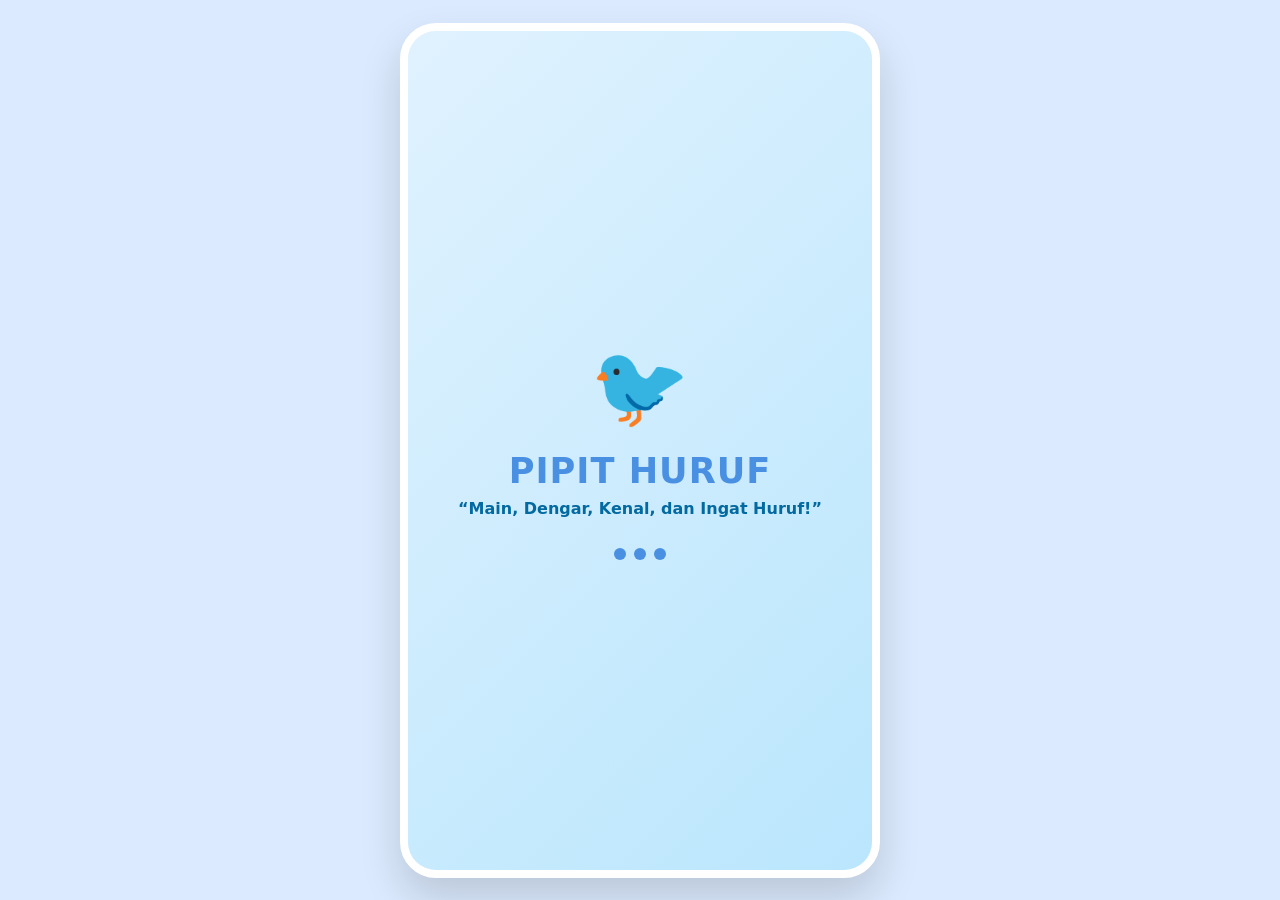
==== index.html @ 4b817566 "Add files via upload" ====
<!DOCTYPE html>
<html lang="id">
<head>
  <meta charset="UTF-8">
  <meta name="viewport" content="width=device-width, initial-scale=1.0, maximum-scale=1.0, user-scalable=no">
  <title>Pipit Huruf - Main, Dengar, Kenal, dan Ingat Huruf!</title>
  <style>
    /* CSS RESET & VARIABLES */
    * {
      box-sizing: border-box;
      margin: 0;
      padding: 0;
      user-select: none;
      -webkit-user-select: none;
      -webkit-tap-highlight-color: transparent;
    }

    :root {
      --bg-color: #f0f8ff;
      --card-bg: #ffffff;
      --primary-blue: #4a90e2;
      --primary-blue-light: #e6f0fa;
      --mint-green: #50e3c2;
      --mint-light: #e8fcf7;
      --soft-yellow: #ffcf48;
      --yellow-light: #fff9e6;
      --peach: #ff9f76;
      --peach-light: #fff1eb;
      --lavender: #b19ffb;
      --lavender-light: #f3f0fe;
      --text-dark: #2c3e50;
      --text-muted: #7f8c8d;
      --shadow-sm: 0 4px 12px rgba(0, 0, 0, 0.05);
      --shadow-md: 0 8px 24px rgba(0, 0, 0, 0.08);
      --radius-lg: 24px;
      --radius-md: 16px;
      --radius-sm: 12px;
      --font-family: 'Arial Rounded MT Bold', 'Fredoka', system-ui, -apple-system, BlinkMacSystemFont, "Segoe UI", Roboto, sans-serif;
    }

    body {
      font-family: var(--font-family);
      background-color: #dbeafe;
      color: var(--text-dark);
      display: flex;
      justify-content: center;
      align-items: center;
      min-height: 100vh;
      overflow-x: hidden;
    }

    /* MAIN CONTAINER (MOBILE FRAME ON DESKTOP) */
    #app-container {
      width: 100%;
      max-width: 480px;
      height: 100vh;
      max-height: 920px;
      background-color: var(--bg-color);
      position: relative;
      display: flex;
      flex-direction: column;
      overflow: hidden;
      box-shadow: 0 20px 40px rgba(0,0,0,0.15);
    }

    @media (min-width: 500px) {
      #app-container {
        border-radius: 36px;
        height: 95vh;
        border: 8px solid #ffffff;
      }
    }

    /* HEADER BAR */
    .header-bar {
      display: flex;
      justify-content: space-between;
      align-items: center;
      padding: 12px 18px;
      background: var(--card-bg);
      box-shadow: var(--shadow-sm);
      z-index: 10;
      border-bottom-left-radius: 20px;
      border-bottom-right-radius: 20px;
    }

    .brand-mini {
      display: flex;
      align-items: center;
      gap: 8px;
      font-weight: 800;
      color: var(--primary-blue);
      font-size: 1.1rem;
    }

    .brand-icon {
      font-size: 1.5rem;
      animation: miniBounce 2s infinite;
    }

    .stats-group {
      display: flex;
      align-items: center;
      gap: 10px;
    }

    .stat-badge {
      display: flex;
      align-items: center;
      gap: 4px;
      background: #f8fafc;
      padding: 6px 10px;
      border-radius: 20px;
      font-weight: bold;
      font-size: 0.9rem;
      border: 1px solid #e2e8f0;
    }

    .parent-btn {
      background: var(--lavender-light);
      border: none;
      padding: 6px 10px;
      border-radius: 20px;
      cursor: pointer;
      font-size: 0.85rem;
      font-weight: bold;
      color: #6b21a8;
      display: flex;
      align-items: center;
      gap: 4px;
      transition: transform 0.1s;
    }

    .parent-btn:active {
      transform: scale(0.95);
    }

    /* VIEW CANVAS */
    .view-content {
      flex: 1;
      overflow-y: auto;
      padding: 16px 18px 90px 18px;
      scroll-behavior: smooth;
    }

    /* FLOATING BOTTOM NAV */
    .bottom-nav {
      position: absolute;
      bottom: 16px;
      left: 18px;
      right: 18px;
      height: 64px;
      background: rgba(255, 255, 255, 0.95);
      backdrop-filter: blur(10px);
      border-radius: 32px;
      display: flex;
      justify-content: space-around;
      align-items: center;
      box-shadow: 0 10px 25px rgba(0,0,0,0.1);
      z-index: 100;
      border: 1px solid rgba(255,255,255,0.8);
    }

    .nav-item {
      display: flex;
      flex-direction: column;
      align-items: center;
      justify-content: center;
      color: var(--text-muted);
      text-decoration: none;
      font-size: 0.75rem;
      font-weight: bold;
      width: 22%;
      height: 100%;
      border: none;
      background: transparent;
      cursor: pointer;
      transition: all 0.2s ease;
      border-radius: 20px;
    }

    .nav-item .nav-icon {
      font-size: 1.4rem;
      margin-bottom: 2px;
      transition: transform 0.2s ease;
    }

    .nav-item.active {
      color: var(--primary-blue);
    }

    .nav-item.active .nav-icon {
      transform: translateY(-2px) scale(1.15);
    }

    /* CARD STYLING */
    .card {
      background: var(--card-bg);
      border-radius: var(--radius-lg);
      padding: 18px;
      margin-bottom: 16px;
      box-shadow: var(--shadow-sm);
      border: 2px solid #ffffff;
    }

    .btn-primary {
      background: linear-gradient(135deg, #4a90e2, #357abd);
      color: white;
      border: none;
      border-radius: var(--radius-md);
      padding: 14px 20px;
      font-size: 1.1rem;
      font-weight: bold;
      width: 100%;
      cursor: pointer;
      box-shadow: 0 6px 16px rgba(74, 144, 226, 0.3);
      display: flex;
      align-items: center;
      justify-content: center;
      gap: 10px;
      transition: all 0.15s ease;
      min-height: 52px;
    }

    .btn-primary:active {
      transform: scale(0.97);
      box-shadow: 0 2px 8px rgba(74, 144, 226, 0.2);
    }

    .btn-secondary {
      background: #f1f5f9;
      color: var(--text-dark);
      border: none;
      border-radius: var(--radius-md);
      padding: 12px 18px;
      font-size: 1rem;
      font-weight: bold;
      cursor: pointer;
      transition: all 0.15s ease;
      min-height: 48px;
    }

    .btn-secondary:active {
      transform: scale(0.97);
    }

    /* SPLASH SCREEN */
    #splash-screen {
      position: absolute;
      inset: 0;
      background: linear-gradient(135deg, #e0f2fe, #bae6fd);
      display: flex;
      flex-direction: column;
      align-items: center;
      justify-content: center;
      z-index: 1000;
      text-align: center;
      padding: 24px;
    }

    .splash-bird {
      font-size: 5rem;
      animation: float 2.5s ease-in-out infinite;
      margin-bottom: 16px;
    }

    .splash-title {
      font-size: 2.2rem;
      color: var(--primary-blue);
      margin-bottom: 8px;
      letter-spacing: 1px;
    }

    .splash-tagline {
      font-size: 1rem;
      color: #0369a1;
      font-weight: 600;
      margin-bottom: 30px;
    }

    .loader-dots {
      display: flex;
      gap: 8px;
    }

    .loader-dot {
      width: 12px;
      height: 12px;
      background: var(--primary-blue);
      border-radius: 50%;
      animation: dotPulse 1.2s infinite ease-in-out;
    }

    .loader-dot:nth-child(2) { animation-delay: 0.2s; }
    .loader-dot:nth-child(3) { animation-delay: 0.4s; }

    /* ONBOARDING */
    .onboard-card {
      text-align: center;
      padding: 30px 20px;
      height: 100%;
      display: flex;
      flex-direction: column;
      justify-content: center;
      align-items: center;
    }

    .onboard-icon {
      font-size: 5rem;
      margin-bottom: 24px;
      animation: pop 0.5s ease;
    }

    .onboard-title {
      font-size: 1.6rem;
      color: var(--primary-blue);
      margin-bottom: 12px;
    }

    .onboard-desc {
      font-size: 1.05rem;
      color: var(--text-muted);
      line-height: 1.5;
      margin-bottom: 32px;
    }

    /* HOME SCREEN */
    .mascot-card {
      background: linear-gradient(135deg, #e0f2fe, #f0fdf4);
      border: 2px solid #bae6fd;
      display: flex;
      align-items: center;
      gap: 16px;
      padding: 16px;
    }

    .mascot-avatar {
      font-size: 3.2rem;
      background: #ffffff;
      padding: 10px;
      border-radius: 50%;
      box-shadow: 0 4px 10px rgba(0,0,0,0.05);
      animation: miniBounce 3s infinite;
    }

    .mascot-speech {
      background: #ffffff;
      padding: 12px 16px;
      border-radius: 18px;
      font-size: 0.95rem;
      font-weight: bold;
      color: #0284c7;
      position: relative;
      box-shadow: var(--shadow-sm);
    }

    .progress-container {
      margin-top: 10px;
    }

    .progress-header {
      display: flex;
      justify-content: space-between;
      font-size: 0.85rem;
      font-weight: bold;
      color: var(--text-muted);
      margin-bottom: 6px;
    }

    .progress-bar-bg {
      height: 14px;
      background: #e2e8f0;
      border-radius: 10px;
      overflow: hidden;
    }

    .progress-bar-fill {
      height: 100%;
      background: linear-gradient(90deg, #10b981, #34d399);
      border-radius: 10px;
      transition: width 0.5s ease;
    }

    .menu-grid {
      display: grid;
      grid-template-columns: 1fr 1fr;
      gap: 12px;
    }

    .menu-card {
      background: var(--card-bg);
      border-radius: var(--radius-md);
      padding: 16px;
      display: flex;
      flex-direction: column;
      align-items: center;
      text-align: center;
      cursor: pointer;
      box-shadow: var(--shadow-sm);
      border: 2px solid transparent;
      transition: all 0.2s ease;
    }

    .menu-card:active {
      transform: scale(0.96);
    }

    .menu-card.blue { border-color: #bfdbfe; background: #eff6ff; }
    .menu-card.green { border-color: #bbf7d0; background: #f0fdf4; }
    .menu-card.yellow { border-color: #fef08a; background: #fefce8; }
    .menu-card.purple { border-color: #ddd6fe; background: #faf5ff; }
    .menu-card.peach { border-color: #fed7aa; background: #fff7ed; }

    .menu-icon {
      font-size: 2.2rem;
      margin-bottom: 8px;
    }

    .menu-title {
      font-size: 0.95rem;
      font-weight: bold;
      color: var(--text-dark);
    }

    .banner-learn {
      background: linear-gradient(135deg, #3b82f6, #2563eb);
      color: white;
      border-radius: var(--radius-lg);
      padding: 20px;
      display: flex;
      justify-content: space-between;
      align-items: center;
      cursor: pointer;
      box-shadow: 0 8px 20px rgba(37, 99, 235, 0.25);
      margin-bottom: 16px;
    }

    .banner-learn:active {
      transform: scale(0.98);
    }

    /* GRID BELAJAR HURUF */
    .alphabet-grid {
      display: grid;
      grid-template-columns: repeat(5, 1fr);
      gap: 10px;
      margin-top: 12px;
    }

    .letter-card {
      aspect-ratio: 1;
      background: white;
      border-radius: var(--radius-md);
      display: flex;
      flex-direction: column;
      align-items: center;
      justify-content: center;
      font-size: 1.4rem;
      font-weight: 800;
      color: var(--primary-blue);
      box-shadow: var(--shadow-sm);
      border: 2px solid #e2e8f0;
      cursor: pointer;
      position: relative;
      transition: transform 0.15s ease;
    }

    .letter-card:active {
      transform: scale(0.92);
    }

    .letter-card.learned {
      background: #f0fdf4;
      border-color: #86efac;
      color: #16a34a;
    }

    .letter-card .badge-check {
      position: absolute;
      top: 2px;
      right: 4px;
      font-size: 0.75rem;
    }

    /* DETAIL HURUF VIEW */
    .detail-container {
      display: flex;
      flex-direction: column;
      align-items: center;
      text-align: center;
      gap: 16px;
    }

    .big-letter-box {
      width: 100%;
      background: linear-gradient(135deg, #ffffff, #f0f9ff);
      border-radius: 32px;
      padding: 30px 20px;
      border: 4px solid #bae6fd;
      box-shadow: var(--shadow-md);
      display: flex;
      flex-direction: column;
      align-items: center;
    }

    .letter-display {
      font-size: 4.5rem;
      font-weight: 900;
      color: var(--primary-blue);
      line-height: 1;
      margin-bottom: 10px;
    }

    .letter-display span {
      color: #f59e0b;
      font-size: 3.5rem;
      margin-left: 6px;
    }

    .word-display {
      font-size: 1.5rem;
      font-weight: 800;
      color: var(--text-dark);
      margin-top: 8px;
    }

    .emoji-display {
      font-size: 5rem;
      margin: 12px 0;
      animation: pop 0.4s cubic-bezier(0.175, 0.885, 0.32, 1.275);
    }

    .audio-btn {
      background: #f59e0b;
      color: white;
      border: none;
      width: 64px;
      height: 64px;
      border-radius: 50%;
      font-size: 1.8rem;
      display: flex;
      align-items: center;
      justify-content: center;
      cursor: pointer;
      box-shadow: 0 6px 16px rgba(245, 158, 11, 0.4);
      transition: transform 0.15s ease;
    }

    .audio-btn:active {
      transform: scale(0.9);
    }

    .nav-arrow-group {
      display: flex;
      gap: 12px;
      width: 100%;
      margin-top: 8px;
    }

    /* GAME COMPONENTS */
    .game-prompt {
      font-size: 1.3rem;
      font-weight: 800;
      text-align: center;
      color: var(--text-dark);
      margin-bottom: 16px;
    }

    .game-choices-grid {
      display: grid;
      grid-template-columns: 1fr 1fr;
      gap: 12px;
      width: 100%;
    }

    .choice-card {
      background: white;
      border: 3px solid #e2e8f0;
      border-radius: var(--radius-lg);
      padding: 20px;
      font-size: 2.2rem;
      font-weight: bold;
      color: var(--text-dark);
      display: flex;
      align-items: center;
      justify-content: center;
      cursor: pointer;
      min-height: 90px;
      box-shadow: var(--shadow-sm);
      transition: all 0.15s ease;
    }

    .choice-card:active {
      transform: scale(0.95);
    }

    .choice-card.correct {
      background: #dcfce7;
      border-color: #22c55e;
      color: #15803d;
      animation: bounce 0.5s ease;
    }

    .choice-card.wrong {
      animation: shake 0.4s ease;
      background: #fee2e2;
      border-color: #ef4444;
    }

    /* CARI HURUF GRID */
    .find-grid {
      display: grid;
      grid-template-columns: repeat(4, 1fr);
      gap: 10px;
      margin-top: 12px;
    }

    .find-item {
      aspect-ratio: 1;
      background: white;
      border: 2px solid #cbd5e1;
      border-radius: var(--radius-md);
      font-size: 1.6rem;
      font-weight: 800;
      display: flex;
      align-items: center;
      justify-content: center;
      cursor: pointer;
      box-shadow: var(--shadow-sm);
    }

    .find-item.found {
      background: #bbf7d0;
      border-color: #22c55e;
      color: #15803d;
      transform: scale(0.95);
    }

    /* MATCH GAME STYLES */
    .match-columns {
      display: flex;
      justify-content: space-between;
      gap: 16px;
      width: 100%;
    }

    .match-col {
      display: flex;
      flex-direction: column;
      gap: 10px;
      width: 48%;
    }

    .match-card {
      background: white;
      border: 2px solid #cbd5e1;
      border-radius: var(--radius-md);
      padding: 14px;
      font-size: 1.5rem;
      font-weight: 800;
      text-align: center;
      cursor: pointer;
    }

    .match-card.selected {
      border-color: var(--primary-blue);
      background: var(--primary-blue-light);
    }

    .match-card.matched {
      background: #dcfce7;
      border-color: #22c55e;
      color: #16a34a;
      cursor: default;
    }

    /* BADGES / HADIAHKU */
    .badge-grid {
      display: grid;
      grid-template-columns: 1fr 1fr;
      gap: 12px;
    }

    .badge-card {
      background: white;
      border-radius: var(--radius-md);
      padding: 16px;
      display: flex;
      flex-direction: column;
      align-items: center;
      text-align: center;
      border: 2px solid #e2e8f0;
      box-shadow: var(--shadow-sm);
    }

    .badge-card.locked {
      opacity: 0.5;
      background: #f8fafc;
      filter: grayscale(1);
    }

    .badge-icon {
      font-size: 2.5rem;
      margin-bottom: 6px;
    }

    .badge-name {
      font-size: 0.85rem;
      font-weight: bold;
      color: var(--text-dark);
      margin-bottom: 4px;
    }

    .badge-desc {
      font-size: 0.7rem;
      color: var(--text-muted);
    }

    /* PARENT DASHBOARD */
    .parent-stat-row {
      display: grid;
      grid-template-columns: 1fr 1fr;
      gap: 10px;
      margin-bottom: 16px;
    }

    .parent-stat-box {
      background: white;
      padding: 12px;
      border-radius: var(--radius-sm);
      border: 1px solid #e2e8f0;
      text-align: center;
    }

    .parent-stat-num {
      font-size: 1.3rem;
      font-weight: 800;
      color: var(--primary-blue);
    }

    .parent-stat-label {
      font-size: 0.75rem;
      color: var(--text-muted);
    }

    /* MODAL */
    .modal-overlay {
      position: absolute;
      inset: 0;
      background: rgba(0,0,0,0.5);
      display: flex;
      align-items: center;
      justify-content: center;
      padding: 20px;
      z-index: 500;
    }

    .modal-card {
      background: white;
      border-radius: var(--radius-lg);
      padding: 24px;
      width: 100%;
      max-width: 360px;
      text-align: center;
      box-shadow: var(--shadow-md);
      animation: pop 0.3s ease;
    }

    .modal-title {
      font-size: 1.2rem;
      font-weight: bold;
      margin-bottom: 12px;
      color: var(--text-dark);
    }

    .modal-input {
      width: 100%;
      padding: 12px;
      font-size: 1.2rem;
      border: 2px solid #cbd5e1;
      border-radius: var(--radius-sm);
      text-align: center;
      margin-bottom: 16px;
    }

    /* ANIMATIONS */
    @keyframes float {
      0%, 100% { transform: translateY(0); }
      50% { transform: translateY(-12px); }
    }

    @keyframes miniBounce {
      0%, 100% { transform: translateY(0); }
      50% { transform: translateY(-4px); }
    }

    @keyframes pop {
      0% { transform: scale(0.8); opacity: 0; }
      100% { transform: scale(1); opacity: 1; }
    }

    @keyframes dotPulse {
      0%, 100% { opacity: 0.3; transform: scale(0.8); }
      50% { opacity: 1; transform: scale(1.2); }
    }

    @keyframes bounce {
      0%, 100% { transform: translateY(0); }
      40% { transform: translateY(-12px); }
      60% { transform: translateY(-6px); }
    }

    @keyframes shake {
      0%, 100% { transform: translateX(0); }
      20%, 60% { transform: translateX(-8px); }
      40%, 80% { transform: translateX(8px); }
    }

    /* CONFETTI LAYER */
    #confetti-canvas {
      position: absolute;
      top: 0;
      left: 0;
      width: 100%;
      height: 100%;
      pointer-events: none;
      z-index: 999;
    }
  </style>
</head>
<body>

  <div id="app-container">
    <canvas id="confetti-canvas"></canvas>

    <!-- SPLASH SCREEN -->
    <div id="splash-screen">
      <div class="splash-bird">🐦</div>
      <h1 class="splash-title">PIPIT HURUF</h1>
      <p class="splash-tagline">“Main, Dengar, Kenal, dan Ingat Huruf!”</p>
      <div class="loader-dots">
        <div class="loader-dot"></div>
        <div class="loader-dot"></div>
        <div class="loader-dot"></div>
      </div>
    </div>

    <!-- HEADER BAR -->
    <div class="header-bar" id="header-bar" style="display: none;">
      <div class="brand-mini">
        <span class="brand-icon">🐦</span>
        <span>Pipit</span>
      </div>
      <div class="stats-group">
        <div class="stat-badge">⭐ <span id="star-count">0</span></div>
        <div class="stat-badge">💎 <span id="gem-count">0</span></div>
        <div class="stat-badge">🔥 <span id="streak-count">1</span></div>
        <button class="parent-btn" onclick="openParentGate()">👨‍👩‍👧</button>
      </div>
    </div>

    <!-- VIEW CANVAS -->
    <div class="view-content" id="view-canvas"></div>

    <!-- FLOATING BOTTOM NAV -->
    <nav class="bottom-nav" id="bottom-nav" style="display: none;">
      <button class="nav-item active" id="nav-home" onclick="navigateTo('home')">
        <span class="nav-icon">🏠</span>
        <span>Beranda</span>
      </button>
      <button class="nav-item" id="nav-learn" onclick="navigateTo('learn')">
        <span class="nav-icon">📖</span>
        <span>Belajar</span>
      </button>
      <button class="nav-item" id="nav-game" onclick="navigateTo('game_menu')">
        <span class="nav-icon">🎮</span>
        <span>Game</span>
      </button>
      <button class="nav-item" id="nav-rewards" onclick="navigateTo('rewards')">
        <span class="nav-icon">🏆</span>
        <span>Hadiah</span>
      </button>
    </nav>

    <!-- MODAL CONTAINER -->
    <div id="modal-container"></div>
  </div>

  <script>
    /* ALPHABET DATA */
    const ALPHABET = [
      { letter: 'A', lower: 'a', word: 'Apel', emoji: '🍎' },
      { letter: 'B', lower: 'b', word: 'Bola', emoji: '⚽' },
      { letter: 'C', lower: 'c', word: 'Cicak', emoji: '🦎' },
      { letter: 'D', lower: 'd', word: 'Domba', emoji: '🐑' },
      { letter: 'E', lower: 'e', word: 'Es', emoji: '🧊' },
      { letter: 'F', lower: 'f', word: 'Foto', emoji: '📷' },
      { letter: 'G', lower: 'g', word: 'Gajah', emoji: '🐘' },
      { letter: 'H', lower: 'h', word: 'Hujan', emoji: '🌧️' },
      { letter: 'I', lower: 'i', word: 'Ikan', emoji: '🐟' },
      { letter: 'J', lower: 'j', word: 'Jeruk', emoji: '🍊' },
      { letter: 'K', lower: 'k', word: 'Kucing', emoji: '🐱' },
      { letter: 'L', lower: 'l', word: 'Lampu', emoji: '💡' },
      { letter: 'M', lower: 'm', word: 'Mobil', emoji: '🚗' },
      { letter: 'N', lower: 'n', word: 'Nanas', emoji: '🍍' },
      { letter: 'O', lower: 'o', word: 'Obat', emoji: '💊' },
      { letter: 'P', lower: 'p', word: 'Pisang', emoji: '🍌' },
      { letter: 'Q', lower: 'q', word: 'Quran', emoji: '📖' },
      { letter: 'R', lower: 'r', word: 'Rumah', emoji: '🏠' },
      { letter: 'S', lower: 's', word: 'Sapi', emoji: '🐄' },
      { letter: 'T', lower: 't', word: 'Topi', emoji: '🎩' },
      { letter: 'U', lower: 'u', word: 'Ular', emoji: '🐍' },
      { letter: 'V', lower: 'v', word: 'Vas', emoji: '🏺' },
      { letter: 'W', lower: 'w', word: 'Wortel', emoji: '🥕' },
      { letter: 'X', lower: 'x', word: 'Xilofon', emoji: '🎼' },
      { letter: 'Y', lower: 'y', word: 'Yoyo', emoji: '🪀' },
      { letter: 'Z', lower: 'z', word: 'Zebra', emoji: '🦓' }
    ];

    const BADGES = [
      { id: 'b1', name: '🌱 Mulai Belajar', desc: 'Mengenal 1 huruf', reqType: 'learned', reqNum: 1 },
      { id: 'b2', name: '🔤 Penjelajah Huruf', desc: 'Mengenal 5 huruf', reqType: 'learned', reqNum: 5 },
      { id: 'b3', name: '⭐ Jago Huruf', desc: 'Mengenal 10 huruf', reqType: 'learned', reqNum: 10 },
      { id: 'b4', name: '🏆 Master Huruf', desc: 'Mengenal semua 26 huruf', reqType: 'learned', reqNum: 26 },
      { id: 'b5', name: '🎯 Penebak Hebat', desc: 'Menjawab 20 game dengan benar', reqType: 'correct', reqNum: 20 }
    ];

    /* APP STATE */
    let state = {
      stars: 0,
      gems: 0,
      streak: 1,
      learned: [],
      badges: [],
      gamesPlayed: 0,
      correctGames: 0,
      onboarded: false,
      currentView: 'home',
      currentDetailIndex: 0
    };

    /* INITIALIZATION */
    window.addEventListener('DOMContentLoaded', () => {
      loadState();
      
      // Simulate splash screen delay
      setTimeout(() => {
        document.getElementById('splash-screen').style.display = 'none';
        document.getElementById('header-bar').style.display = 'flex';
        document.getElementById('bottom-nav').style.display = 'flex';
        
        if (!state.onboarded) {
          renderOnboarding(0);
        } else {
          navigateTo('home');
        }
      }, 1600);
    });

    /* LOCAL STORAGE SYSTEM */
    function loadState() {
      try {
        const saved = localStorage.getItem('pipitHurufState');
        if (saved) {
          const parsed = JSON.parse(saved);
          state = { ...state, ...parsed };
        }
      } catch(e) {
        console.error("Failed to load local storage:", e);
      }
      updateHeaderStats();
    }

    function saveState() {
      try {
        localStorage.setItem('pipitHurufState', JSON.stringify(state));
      } catch(e) {
        console.error("Failed to save local storage:", e);
      }
      updateHeaderStats();
    }

    function updateHeaderStats() {
      document.getElementById('star-count').innerText = state.stars || 0;
      document.getElementById('gem-count').innerText = state.gems || 0;
      document.getElementById('streak-count').innerText = state.streak || 1;
    }

    /* SPEECH SYNTHESIS HELPER */
    function speak(text) {
      if (!('speechSynthesis' in window)) return;
      try {
        window.speechSynthesis.cancel();
        const utterance = new SpeechSynthesisUtterance(text);
        utterance.lang = 'id-ID';
        utterance.rate = 0.85;
        utterance.pitch = 1.1;
        window.speechSynthesis.speak(utterance);
      } catch(e) {
        console.log("TTS Error:", e);
      }
    }

    /* CONFETTI ANIMATION */
    function triggerConfetti() {
      const canvas = document.getElementById('confetti-canvas');
      const ctx = canvas.getContext('2d');
      canvas.width = canvas.parentElement.clientWidth;
      canvas.height = canvas.parentElement.clientHeight;

      const particles = [];
      const colors = ['#f59e0b', '#10b981', '#3b82f6', '#ec4899', '#8b5cf6'];

      for (let i = 0; i < 40; i++) {
        particles.push({
          x: Math.random() * canvas.width,
          y: Math.random() * canvas.height * 0.3,
          size: Math.random() * 8 + 6,
          color: colors[Math.floor(Math.random() * colors.length)],
          vx: (Math.random() - 0.5) * 4,
          vy: Math.random() * 3 + 2
        });
      }

      let duration = 0;
      function animate() {
        ctx.clearRect(0, 0, canvas.width, canvas.height);
        particles.forEach(p => {
          p.x += p.vx;
          p.y += p.vy;
          ctx.fillStyle = p.color;
          ctx.beginPath();
          ctx.arc(p.x, p.y, p.size, 0, Math.PI * 2);
          ctx.fill();
        });

        duration++;
        if (duration < 60) {
          requestAnimationFrame(animate);
        } else {
          ctx.clearRect(0, 0, canvas.width, canvas.height);
        }
      }
      animate();
    }

    /* NAVIGATION ROUTER */
    function navigateTo(view, params = null) {
      state.currentView = view;
      
      // Update nav active buttons
      document.querySelectorAll('.nav-item').forEach(btn => btn.classList.remove('active'));
      if (view === 'home') document.getElementById('nav-home')?.classList.add('active');
      if (view === 'learn' || view === 'detail') document.getElementById('nav-learn')?.classList.add('active');
      if (view.startsWith('game')) document.getElementById('nav-game')?.classList.add('active');
      if (view === 'rewards') document.getElementById('nav-rewards')?.classList.add('active');

      const canvas = document.getElementById('view-canvas');
      canvas.innerHTML = '';

      switch(view) {
        case 'home':
          renderHome(canvas);
          break;
        case 'learn':
          renderLearnGrid(canvas);
          break;
        case 'detail':
          renderLetterDetail(canvas, params !== null ? params : state.currentDetailIndex);
          break;
        case 'game_menu':
          renderGameMenu(canvas);
          break;
        case 'game_guess':
          renderGameGuess(canvas);
          break;
        case 'game_find':
          renderGameFind(canvas);
          break;
        case 'game_match':
          renderGameMatch(canvas);
          break;
        case 'game_first_letter':
          renderGameFirstLetter(canvas);
          break;
        case 'rewards':
          renderRewards(canvas);
          break;
        case 'parents':
          renderParentDashboard(canvas);
          break;
      }

      checkBadges();
    }

    /* ONBOARDING VIEW */
    function renderOnboarding(slideIndex) {
      const canvas = document.getElementById('view-canvas');
      const slides = [
        { icon: '🐦', title: 'Belajar Huruf Bersama Pipit', desc: 'Mengenal huruf A sampai Z dengan cara yang seru dan menyenangkan!' },
        { icon: '🎮', title: 'Belajar Lewat Permainan', desc: 'Bermain game tebak huruf, cari huruf, dan pasangkan huruf!' },
        { icon: '⭐', title: 'Kumpulkan Bintang!', desc: 'Dapatkan bintang dan piala penghargaan disetiap latihanmu!' }
      ];

      const slide = slides[slideIndex];
      canvas.innerHTML = `
        <div class="onboard-card">
          <div class="onboard-icon">${slide.icon}</div>
          <h2 class="onboard-title">${slide.title}</h2>
          <p class="onboard-desc">${slide.desc}</p>
          <button class="btn-primary" onclick="${slideIndex === 2 ? 'finishOnboarding()' : `renderOnboarding(${slideIndex + 1})`}">
            ${slideIndex === 2 ? 'MULAI SEKARANG 🚀' : 'SELANJUTNYA ➔'}
          </button>
        </div>
      `;
    }

    function finishOnboarding() {
      state.onboarded = true;
      saveState();
      navigateTo('home');
    }

    /* HOME VIEW */
    function renderHome(container) {
      const learnedCount = state.learned.length;
      const progressPercent = Math.round((learnedCount / 26) * 100);

      container.innerHTML = `
        <!-- MASCOT BANNER -->
        <div class="card mascot-card">
          <div class="mascot-avatar">🐦</div>
          <div class="mascot-speech">
            Halo! Ayo bermain & belajar huruf bersama Pipit! ✨
          </div>
        </div>

        <!-- PROGRESS CARD -->
        <div class="card">
          <div class="progress-container">
            <div class="progress-header">
              <span>Progress Belajar Huruf</span>
              <span>${learnedCount} / 26 Huruf</span>
            </div>
            <div class="progress-bar-bg">
              <div class="progress-bar-fill" style="width: ${progressPercent}%;"></div>
            </div>
          </div>
        </div>

        <!-- MAIN BANNER LEARN -->
        <div class="banner-learn" onclick="navigateTo('learn')">
          <div>
            <h3 style="font-size:1.3rem; margin-bottom:4px;">📖 BELAJAR HURUF</h3>
            <p style="font-size:0.85rem; opacity:0.9;">Mengenal bentuk & suara A–Z</p>
          </div>
          <div style="font-size:2.2rem;">➔</div>
        </div>

        <!-- GAME MENU GRID -->
        <h3 style="font-size:1rem; margin: 16px 0 10px 4px; color:var(--text-muted);">MENU GAME EDUKASI</h3>
        <div class="menu-grid">
          <div class="menu-card blue" onclick="navigateTo('game_guess')">
            <div class="menu-icon">🔤</div>
            <div class="menu-title">Tebak Huruf</div>
          </div>
          <div class="menu-card green" onclick="navigateTo('game_find')">
            <div class="menu-icon">🔎</div>
            <div class="menu-title">Cari Huruf</div>
          </div>
          <div class="menu-card yellow" onclick="navigateTo('game_match')">
            <div class="menu-icon">🧩</div>
            <div class="menu-title">Pasang Huruf</div>
          </div>
          <div class="menu-card purple" onclick="navigateTo('game_first_letter')">
            <div class="menu-icon">🎯</div>
            <div class="menu-title">Huruf Awal</div>
          </div>
        </div>
      `;
    }

    /* GRID BELAJAR HURUF */
    function renderLearnGrid(container) {
      let gridHtml = ALPHABET.map((item, index) => {
        const isLearned = state.learned.includes(item.letter);
        return `
          <div class="letter-card ${isLearned ? 'learned' : ''}" onclick="navigateTo('detail', ${index})">
            ${item.letter}
            ${isLearned ? '<span class="badge-check">✅</span>' : ''}
          </div>
        `;
      }).join('');

      container.innerHTML = `
        <div style="text-align:center; margin-bottom: 12px;">
          <h2 style="font-size:1.4rem; color:var(--primary-blue);">📖 Belajar Huruf</h2>
          <p style="font-size:0.85rem; color:var(--text-muted);">Pilih huruf untuk mulai belajar!</p>
        </div>
        <div class="alphabet-grid">
          ${gridHtml}
        </div>
      `;
    }

    /* DETAIL HURUF VIEW */
    function renderLetterDetail(container, index) {
      state.currentDetailIndex = index;
      const item = ALPHABET[index];

      // Mark as learned automatically
      if (!state.learned.includes(item.letter)) {
        state.learned.push(item.letter);
        saveState();
      }

      container.innerHTML = `
        <div class="detail-container">
          <div class="big-letter-box">
            <div class="letter-display">${item.letter} <span>${item.lower}</span></div>
            <div class="emoji-display">${item.emoji}</div>
            <div class="word-display">${item.letter} untuk ${item.word}</div>
          </div>

          <button class="audio-btn" onclick="playLetterAudio('${item.letter}', '${item.word}')">
            🔊
          </button>
          <span style="font-size:0.85rem; font-weight:bold; color:var(--primary-blue);">Tekan untuk dengar suara</span>

          <div class="nav-arrow-group">
            <button class="btn-secondary" style="flex:1" onclick="navigateTo('detail', ${(index - 1 + 26) % 26})">
              ⬅️ SEBELUM
            </button>
            <button class="btn-primary" style="flex:1" onclick="navigateTo('detail', ${(index + 1) % 26})">
              LANJUT ➡️
            </button>
          </div>
        </div>
      `;

      // Speak audio on open
      setTimeout(() => {
        playLetterAudio(item.letter, item.word);
      }, 300);
    }

    function playLetterAudio(letter, word) {
      speak(`Ini huruf ${letter}. ${letter} untuk ${word}.`);
    }

    /* GAME MENU VIEW */
    function renderGameMenu(container) {
      container.innerHTML = `
        <div style="text-align:center; margin-bottom: 16px;">
          <h2 style="font-size:1.4rem; color:var(--primary-blue);">🎮 Game Huruf</h2>
          <p style="font-size:0.85rem; color:var(--text-muted);">Bermain sambil mengasah ingatan!</p>
        </div>

        <div style="display:flex; flex-direction:column; gap:12px;">
          <div class="card" style="display:flex; align-items:center; gap:16px; cursor:pointer;" onclick="navigateTo('game_guess')">
            <div style="font-size:2.8rem;">🔤</div>
            <div>
              <h3 style="font-size:1.1rem;">Tebak Huruf</h3>
              <p style="font-size:0.8rem; color:var(--text-muted);">Dengarkan instruksi dan pilih huruf yang tepat!</p>
            </div>
          </div>

          <div class="card" style="display:flex; align-items:center; gap:16px; cursor:pointer;" onclick="navigateTo('game_find')">
            <div style="font-size:2.8rem;">🔎</div>
            <div>
              <h3 style="font-size:1.1rem;">Cari Huruf</h3>
              <p style="font-size:0.8rem; color:var(--text-muted);">Temukan semua target huruf di dalam kotak!</p>
            </div>
          </div>

          <div class="card" style="display:flex; align-items:center; gap:16px; cursor:pointer;" onclick="navigateTo('game_match')">
            <div style="font-size:2.8rem;">🧩</div>
            <div>
              <h3 style="font-size:1.1rem;">Pasangkan Huruf</h3>
              <p style="font-size:0.8rem; color:var(--text-muted);">Jodohkan huruf besar dengan huruf kecil!</p>
            </div>
          </div>

          <div class="card" style="display:flex; align-items:center; gap:16px; cursor:pointer;" onclick="navigateTo('game_first_letter')">
            <div style="font-size:2.8rem;">🎯</div>
            <div>
              <h3 style="font-size:1.1rem;">Huruf Awal</h3>
              <p style="font-size:0.8rem; color:var(--text-muted);">Tebak huruf depan dari nama benda/hewan!</p>
            </div>
          </div>
        </div>
      `;
    }

    /* GAME 1: TEBAK HURUF */
    let guessSession = { currentRound: 1, target: null, choices: [], answered: false };

    function renderGameGuess(container) {
      if (guessSession.currentRound > 10) {
        renderGameSummary(container, "🔤 Tebak Huruf");
        return;
      }

      // Pick random target
      const targetObj = ALPHABET[Math.floor(Math.random() * ALPHABET.length)];
      guessSession.target = targetObj;
      guessSession.answered = false;

      // Pick 3 wrong choices
      const wrongChoices = ALPHABET.filter(a => a.letter !== targetObj.letter)
                                  .sort(() => 0.5 - Math.random())
                                  .slice(0, 3);
      const choices = [targetObj, ...wrongChoices].sort(() => 0.5 - Math.random());
      guessSession.choices = choices;

      container.innerHTML = `
        <div style="display:flex; justify-content:space-between; align-items:center; margin-bottom:12px;">
          <span style="font-size:0.85rem; font-weight:bold; color:var(--text-muted);">Ronde ${guessSession.currentRound} / 10</span>
          <button class="btn-secondary" style="padding:6px 12px; font-size:0.8rem;" onclick="navigateTo('game_menu')">Keluar</button>
        </div>

        <div class="card" style="text-align:center; padding: 24px 16px;">
          <div style="font-size:1.1rem; font-weight:bold; margin-bottom:12px;">Dengarkan Suara:</div>
          <button class="audio-btn" style="margin: 0 auto 16px auto;" onclick="speak('Mana huruf ${targetObj.letter}?')">🔊</button>
          <div class="game-prompt">“Mana huruf ${targetObj.letter}?”</div>
        </div>

        <div class="game-choices-grid">
          ${choices.map((c, i) => `
            <div class="choice-card" id="choice-${i}" onclick="checkGuessChoice(${i}, '${c.letter}')">
              ${c.letter}
            </div>
          `).join('')}
        </div>

        <div id="game-feedback" style="margin-top:16px; text-align:center; font-weight:bold; min-height:40px;"></div>
      `;

      speak(`Mana huruf ${targetObj.letter}?`);
    }

    function checkGuessChoice(index, letter) {
      if (guessSession.answered) return;

      const card = document.getElementById(`choice-${index}`);
      const feedback = document.getElementById('game-feedback');

      if (letter === guessSession.target.letter) {
        guessSession.answered = true;
        card.classList.add('correct');
        feedback.innerHTML = `<span style="color:#16a34a; font-size:1.2rem;">✨ Hebat! Benar ini huruf ${letter}! ✨</span>`;
        speak(`Hebat! Benar ini huruf ${letter}!`);
        
        triggerConfetti();
        state.stars += 1;
        state.correctGames += 1;
        saveState();

        setTimeout(() => {
          guessSession.currentRound++;
          renderGameGuess(document.getElementById('view-canvas'));
        }, 1800);
      } else {
        card.classList.add('wrong');
        feedback.innerHTML = `<span style="color:#dc2626;">Hampir benar. Coba lagi ya! 😊</span>`;
        speak('Hampir benar. Coba lagi ya!');
        setTimeout(() => card.classList.remove('wrong'), 800);
      }
    }

    /* GAME 2: CARI HURUF */
    let findSession = { target: null, foundCount: 0, totalTarget: 4 };

    function renderGameFind(container) {
      const targetObj = ALPHABET[Math.floor(Math.random() * ALPHABET.length)];
      findSession.target = targetObj;
      findSession.foundCount = 0;

      // Create 16 grid items with 4 targets
      let items = [];
      for (let i = 0; i < 4; i++) items.push({ letter: targetObj.letter, isTarget: true });
      while (items.length < 16) {
        const rand = ALPHABET[Math.floor(Math.random() * ALPHABET.length)];
        if (rand.letter !== targetObj.letter) {
          items.push({ letter: rand.letter, isTarget: false });
        }
      }
      items.sort(() => 0.5 - Math.random());

      container.innerHTML = `
        <div style="display:flex; justify-content:space-between; align-items:center; margin-bottom:12px;">
          <span style="font-size:0.85rem; font-weight:bold; color:var(--text-muted);">Cari Huruf</span>
          <button class="btn-secondary" style="padding:6px 12px; font-size:0.8rem;" onclick="navigateTo('game_menu')">Keluar</button>
        </div>

        <div class="card" style="text-align:center;">
          <h3 style="font-size:1.2rem; color:var(--primary-blue);">Temukan semua huruf ${targetObj.letter}!</h3>
          <p style="font-size:0.85rem; color:var(--text-muted);">Ketuk huruf yang cocok!</p>
        </div>

        <div class="find-grid">
          ${items.map((item, idx) => `
            <div class="find-item" id="find-${idx}" onclick="checkFindItem(${idx}, ${item.isTarget})">
              ${item.letter}
            </div>
          `).join('')}
        </div>

        <div id="find-feedback" style="margin-top:16px; text-align:center; font-weight:bold; min-height:40px;"></div>
      `;

      speak(`Temukan semua huruf ${targetObj.letter}!`);
    }

    function checkFindItem(index, isTarget) {
      const el = document.getElementById(`find-${index}`);
      if (el.classList.contains('found')) return;

      if (isTarget) {
        el.classList.add('found');
        el.innerHTML = '✅';
        findSession.foundCount++;
        
        if (findSession.foundCount >= findSession.totalTarget) {
          triggerConfetti();
          state.stars += 2;
          state.correctGames += 1;
          saveState();
          
          document.getElementById('find-feedback').innerHTML = `<span style="color:#16a34a; font-size:1.2rem;">🎉 Keren! Semua huruf ${findSession.target.letter} ditemukan! 🎉</span>`;
          speak(`Keren! Semua huruf ${findSession.target.letter} ditemukan!`);

          setTimeout(() => {
            renderGameFind(document.getElementById('view-canvas'));
          }, 2200);
        } else {
          speak('Bagus!');
        }
      } else {
        el.style.animation = 'shake 0.4s';
        setTimeout(() => el.style.animation = '', 400);
      }
    }

    /* GAME 3: PASANGKAN HURUF */
    let matchSession = { selectedLeft: null, matchedCount: 0 };

    function renderGameMatch(container) {
      matchSession.selectedLeft = null;
      matchSession.matchedCount = 0;

      // Pick 4 random pairs
      const pairs = ALPHABET.sort(() => 0.5 - Math.random()).slice(0, 4);
      const leftCol = [...pairs].sort(() => 0.5 - Math.random());
      const rightCol = [...pairs].sort(() => 0.5 - Math.random());

      container.innerHTML = `
        <div style="display:flex; justify-content:space-between; align-items:center; margin-bottom:12px;">
          <span style="font-size:0.85rem; font-weight:bold; color:var(--text-muted);">Pasangkan Huruf</span>
          <button class="btn-secondary" style="padding:6px 12px; font-size:0.8rem;" onclick="navigateTo('game_menu')">Keluar</button>
        </div>

        <div class="card" style="text-align:center; margin-bottom:12px;">
          <p style="font-size:0.95rem; font-weight:bold; color:var(--primary-blue);">Pasangkan Huruf Besar & Huruf Kecil!</p>
        </div>

        <div class="match-columns">
          <div class="match-col">
            ${leftCol.map((item) => `
              <div class="match-card" id="left-${item.letter}" onclick="selectMatchLeft('${item.letter}')">
                ${item.letter}
              </div>
            `).join('')}
          </div>

          <div class="match-col">
            ${rightCol.map((item) => `
              <div class="match-card" id="right-${item.letter}" onclick="selectMatchRight('${item.letter}')">
                ${item.lower}
              </div>
            `).join('')}
          </div>
        </div>

        <div id="match-feedback" style="margin-top:16px; text-align:center; font-weight:bold; min-height:40px;"></div>
      `;

      speak("Pasangkan huruf besar dengan huruf kecil!");
    }

    function selectMatchLeft(letter) {
      document.querySelectorAll('.match-col:first-child .match-card').forEach(c => c.classList.remove('selected'));
      const card = document.getElementById(`left-${letter}`);
      if (card.classList.contains('matched')) return;

      card.classList.add('selected');
      matchSession.selectedLeft = letter;
    }

    function selectMatchRight(letter) {
      if (!matchSession.selectedLeft) return;

      const rightCard = document.getElementById(`right-${letter}`);
      if (rightCard.classList.contains('matched')) return;

      if (matchSession.selectedLeft === letter) {
        const leftCard = document.getElementById(`left-${letter}`);
        leftCard.classList.remove('selected');
        leftCard.classList.add('matched');
        rightCard.classList.add('matched');
        
        matchSession.matchedCount++;
        speak('Cocok!');

        if (matchSession.matchedCount >= 4) {
          triggerConfetti();
          state.stars += 2;
          state.correctGames += 1;
          saveState();

          document.getElementById('match-feedback').innerHTML = `<span style="color:#16a34a; font-size:1.2rem;">🎉 Yeay! Pasangan Huruf Selesai! 🎉</span>`;
          speak('Yeay! Kamu berhasil memasangkan semua huruf!');

          setTimeout(() => {
            renderGameMatch(document.getElementById('view-canvas'));
          }, 2200);
        }
      } else {
        rightCard.style.animation = 'shake 0.4s';
        speak('Coba cari pasangan lain!');
        setTimeout(() => rightCard.style.animation = '', 400);
      }
    }

    /* GAME 4: HURUF AWAL */
    let firstSession = { currentRound: 1, target: null };

    function renderGameFirstLetter(container) {
      if (firstSession.currentRound > 10) {
        renderGameSummary(container, "🎯 Huruf Awal");
        return;
      }

      const targetObj = ALPHABET[Math.floor(Math.random() * ALPHABET.length)];
      firstSession.target = targetObj;

      const wrongChoices = ALPHABET.filter(a => a.letter !== targetObj.letter)
                                  .sort(() => 0.5 - Math.random())
                                  .slice(0, 3);
      const choices = [targetObj, ...wrongChoices].sort(() => 0.5 - Math.random());

      container.innerHTML = `
        <div style="display:flex; justify-content:space-between; align-items:center; margin-bottom:12px;">
          <span style="font-size:0.85rem; font-weight:bold; color:var(--text-muted);">Ronde ${firstSession.currentRound} / 10</span>
          <button class="btn-secondary" style="padding:6px 12px; font-size:0.8rem;" onclick="navigateTo('game_menu')">Keluar</button>
        </div>

        <div class="card" style="text-align:center;">
          <div style="font-size:4.5rem; margin-bottom:8px;">${targetObj.emoji}</div>
          <div class="game-prompt">“${targetObj.word}” dimulai dengan huruf apa?</div>
        </div>

        <div class="game-choices-grid">
          ${choices.map((c, idx) => `
            <div class="choice-card" id="first-choice-${idx}" onclick="checkFirstChoice(${idx}, '${c.letter}')">
              ${c.letter}
            </div>
          `).join('')}
        </div>

        <div id="first-feedback" style="margin-top:16px; text-align:center; font-weight:bold; min-height:40px;"></div>
      `;

      speak(`${targetObj.word} dimulai dengan huruf apa?`);
    }

    function checkFirstChoice(index, letter) {
      const card = document.getElementById(`first-choice-${index}`);
      const feedback = document.getElementById('first-feedback');

      if (letter === firstSession.target.letter) {
        card.classList.add('correct');
        feedback.innerHTML = `<span style="color:#16a34a; font-size:1.2rem;">✨ Keren! ${letter} untuk ${firstSession.target.word}! ✨</span>`;
        speak(`Keren! ${letter} untuk ${firstSession.target.word}!`);
        
        triggerConfetti();
        state.stars += 1;
        state.correctGames += 1;
        saveState();

        setTimeout(() => {
          firstSession.currentRound++;
          renderGameFirstLetter(document.getElementById('view-canvas'));
        }, 1800);
      } else {
        card.classList.add('wrong');
        feedback.innerHTML = `<span style="color:#dc2626;">Hampir benar. Coba lagi ya! 😊</span>`;
        speak('Hampir benar. Coba lagi ya!');
        setTimeout(() => card.classList.remove('wrong'), 800);
      }
    }

    /* GAME SUMMARY */
    function renderGameSummary(container, title) {
      container.innerHTML = `
        <div class="card" style="text-align:center; padding:30px 20px;">
          <div style="font-size:4rem; margin-bottom:12px;">🎉</div>
          <h2 style="font-size:1.6rem; color:var(--primary-blue); margin-bottom:8px;">HEBAT BANGET!</h2>
          <p style="font-size:1rem; color:var(--text-muted); margin-bottom:20px;">Kamu berhasil menyelesaikan ${title}!</p>
          
          <div style="font-size:1.3rem; font-weight:bold; color:var(--text-dark); margin-bottom:24px;">
            Hadiah Bintang: ⭐ +10
          </div>

          <button class="btn-primary" style="margin-bottom:12px;" onclick="resetAndPlayAgain('${title}')">MAIN LAGI 🔄</button>
          <button class="btn-secondary" style="width:100%;" onclick="navigateTo('home')">KEMBALI KE HOME 🏠</button>
        </div>
      `;

      state.stars += 10;
      state.gems += 1;
      saveState();
      speak("Hebat banget! Kamu menyelesaikan permainan!");
    }

    function resetAndPlayAgain(title) {
      if (title.includes("Tebak")) { guessSession.currentRound = 1; navigateTo('game_guess'); }
      else if (title.includes("Awal")) { firstSession.currentRound = 1; navigateTo('game_first_letter'); }
    }

    /* REWARDS / HADIAHKU */
    function renderRewards(container) {
      let badgeCards = BADGES.map(b => {
        const unlocked = isBadgeUnlocked(b);
        return `
          <div class="badge-card ${unlocked ? '' : 'locked'}">
            <div class="badge-icon">${unlocked ? b.name.split(' ')[0] : '🔒'}</div>
            <div class="badge-name">${b.name}</div>
            <div class="badge-desc">${b.desc}</div>
          </div>
        `;
      }).join('');

      container.innerHTML = `
        <div style="text-align:center; margin-bottom: 16px;">
          <h2 style="font-size:1.4rem; color:var(--primary-blue);">🏆 Hadiahku</h2>
          <p style="font-size:0.85rem; color:var(--text-muted);">Koleksi bintang dan pialamu di sini!</p>
        </div>

        <div class="card" style="display:flex; justify-content:space-around; text-align:center;">
          <div>
            <div style="font-size:2rem;">⭐</div>
            <div style="font-size:1.2rem; font-weight:bold;">${state.stars}</div>
            <div style="font-size:0.75rem; color:var(--text-muted);">Total Bintang</div>
          </div>
          <div>
            <div style="font-size:2rem;">💎</div>
            <div style="font-size:1.2rem; font-weight:bold;">${state.gems}</div>
            <div style="font-size:0.75rem; color:var(--text-muted);">Total Berlian</div>
          </div>
        </div>

        <h3 style="font-size:1rem; margin: 16px 0 10px 4px; color:var(--text-muted);">LENCANA PENGHARGAAN</h3>
        <div class="badge-grid">
          ${badgeCards}
        </div>
      `;
    }

    function isBadgeUnlocked(b) {
      if (b.reqType === 'learned') return state.learned.length >= b.reqNum;
      if (b.reqType === 'correct') return state.correctGames >= b.reqNum;
      return false;
    }

    function checkBadges() {
      BADGES.forEach(b => {
        if (isBadgeUnlocked(b) && !state.badges.includes(b.id)) {
          state.badges.push(b.id);
          saveState();
        }
      });
    }

    /* PARENT MODE GATE & DASHBOARD */
    function openParentGate() {
      const num1 = Math.floor(Math.random() * 5) + 1;
      const num2 = Math.floor(Math.random() * 4) + 1;
      const ans = num1 + num2;

      const modalContainer = document.getElementById('modal-container');
      modalContainer.innerHTML = `
        <div class="modal-overlay">
          <div class="modal-card">
            <div class="modal-title">👨‍👩‍👧 Area Orang Tua / Guru</div>
            <p style="font-size:0.85rem; color:var(--text-muted); margin-bottom:12px;">Selesaikan soal matematika untuk masuk:</p>
            <div style="font-size:1.4rem; font-weight:bold; margin-bottom:12px;">${num1} + ${num2} = ?</div>
            <input type="number" id="gate-answer" class="modal-input" placeholder="Jawaban">
            <div style="display:flex; gap:8px;">
              <button class="btn-secondary" style="flex:1" onclick="closeModal()">Batal</button>
              <button class="btn-primary" style="flex:1" onclick="verifyParentGate(${ans})">Masuk</button>
            </div>
          </div>
        </div>
      `;
    }

    function verifyParentGate(correctAns) {
      const val = parseInt(document.getElementById('gate-answer').value);
      if (val === correctAns) {
        closeModal();
        navigateTo('parents');
      } else {
        alert("Jawaban belum tepat!");
      }
    }

    function closeModal() {
      document.getElementById('modal-container').innerHTML = '';
    }

    function renderParentDashboard(container) {
      container.innerHTML = `
        <div style="display:flex; justify-content:space-between; align-items:center; margin-bottom:16px;">
          <h2 style="font-size:1.3rem; color:var(--primary-blue);">👨‍👩‍👧 Area Orang Tua</h2>
          <button class="btn-secondary" style="padding:6px 12px; font-size:0.8rem;" onclick="navigateTo('home')">Tutup</button>
        </div>

        <div class="parent-stat-row">
          <div class="parent-stat-box">
            <div class="parent-stat-num">${state.learned.length} / 26</div>
            <div class="parent-stat-label">Huruf Dikenal</div>
          </div>
          <div class="parent-stat-box">
            <div class="parent-stat-num">⭐ ${state.stars}</div>
            <div class="parent-stat-label">Total Bintang</div>
          </div>
        </div>

        <div class="card">
          <h3 style="font-size:0.95rem; margin-bottom:10px;">Status Pengenalan Huruf</h3>
          <div style="display:flex; flex-wrap:wrap; gap:6px;">
            ${ALPHABET.map(a => {
              const learned = state.learned.includes(a.letter);
              return `<span style="padding:4px 8px; border-radius:6px; font-size:0.8rem; font-weight:bold; background:${learned ? '#dcfce7' : '#f1f5f9'}; color:${learned ? '#15803d' : '#94a3b8'};">${a.letter}</span>`;
            }).join('')}
          </div>
        </div>

        <div class="card" style="border: 2px solid #fee2e2; background:#fff5f5;">
          <h3 style="font-size:0.95rem; color:#dc2626; margin-bottom:6px;">Reset Progress</h3>
          <p style="font-size:0.8rem; color:var(--text-muted); margin-bottom:12px;">Hapus semua bintang dan statistik belajar anak untuk memulai ulang.</p>
          <button class="btn-secondary" style="background:#ef4444; color:white;" onclick="confirmResetProgress()">RESET PROGRESS BELAJAR</button>
        </div>

        <div style="text-align:center; font-size:0.75rem; color:var(--text-muted); margin-top:20px;">
          Pipit Huruf by <strong>PipitPintar</strong><br>
          Media Edukasi Anak untuk PAUD, TK & SD
        </div>
      `;
    }

    function confirmResetProgress() {
      const modalContainer = document.getElementById('modal-container');
      modalContainer.innerHTML = `
        <div class="modal-overlay">
          <div class="modal-card">
            <div class="modal-title" style="color:#dc2626;">⚠️ Hapus Progress?</div>
            <p style="font-size:0.85rem; color:var(--text-muted); margin-bottom:16px;">Yakin ingin menghapus semua perkembangan belajar? Data tidak bisa dikembalikan.</p>
            <div style="display:flex; gap:8px;">
              <button class="btn-secondary" style="flex:1" onclick="closeModal()">BATAL</button>
              <button class="btn-primary" style="flex:1; background:#ef4444;" onclick="executeResetProgress()">HAPUS ALL</button>
            </div>
          </div>
        </div>
      `;
    }

    function executeResetProgress() {
      localStorage.removeItem('pipitHurufState');
      state = {
        stars: 0,
        gems: 0,
        streak: 1,
        learned: [],
        badges: [],
        gamesPlayed: 0,
        correctGames: 0,
        onboarded: true,
        currentView: 'home',
        currentDetailIndex: 0
      };
      saveState();
      closeModal();
      navigateTo('home');
    }
  </script>
</body>
</html>
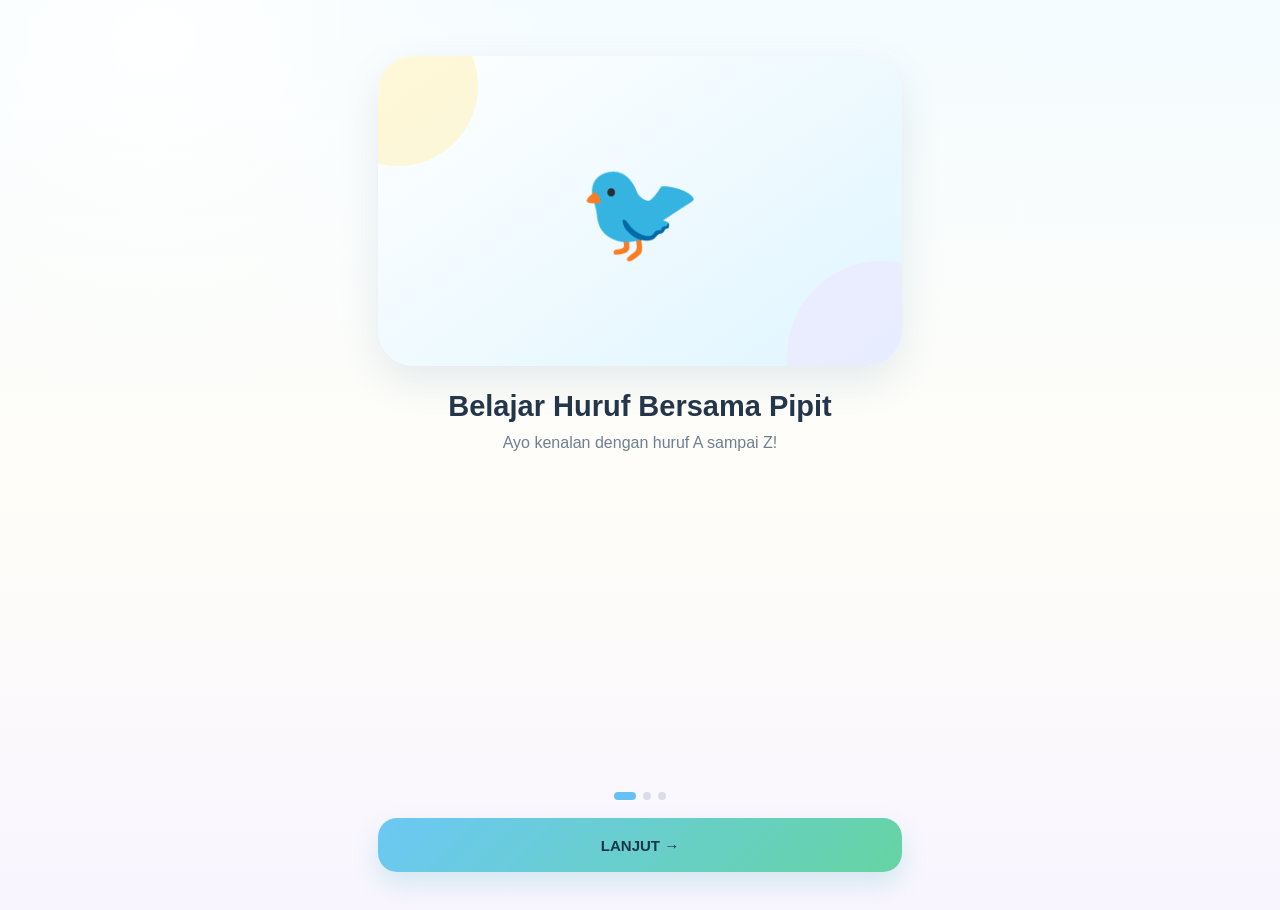
==== commit 3cf3c260: "Rename index 2.html to index.html" ====
--- a/index.html
+++ b/index.html
@@ -1,1800 +1,2530 @@
 <!DOCTYPE html>
 <html lang="id">
 <head>
-  <meta charset="UTF-8">
-  <meta name="viewport" content="width=device-width, initial-scale=1.0, maximum-scale=1.0, user-scalable=no">
-  <title>Pipit Huruf - Main, Dengar, Kenal, dan Ingat Huruf!</title>
+  <meta charset="UTF-8" />
+  <meta name="viewport" content="width=device-width, initial-scale=1, viewport-fit=cover" />
+  <meta name="theme-color" content="#eefaff" />
+  <meta name="apple-mobile-web-app-capable" content="yes" />
+  <meta name="apple-mobile-web-app-status-bar-style" content="default" />
+  <title>Pipit Huruf — Main, Dengar, Kenal, dan Ingat Huruf!</title>
   <style>
-    /* CSS RESET & VARIABLES */
-    * {
-      box-sizing: border-box;
+    :root {
+      --sky: #dff5ff;
+      --sky-2: #bfe8ff;
+      --blue: #68bff3;
+      --blue-deep: #2f8fc9;
+      --mint: #dff8e9;
+      --mint-strong: #73d7a4;
+      --yellow: #fff3b8;
+      --yellow-strong: #f4c95d;
+      --peach: #ffe2d5;
+      --peach-strong: #ff9e78;
+      --lavender: #eee5ff;
+      --lavender-strong: #a88ce8;
+      --white: #ffffff;
+      --ink: #26364a;
+      --muted: #6f7f91;
+      --success: #57c98a;
+      --danger-soft: #ffdeda;
+      --danger: #e56b63;
+      --shadow: 0 14px 38px rgba(67, 108, 138, 0.13);
+      --shadow-soft: 0 8px 22px rgba(67, 108, 138, 0.10);
+      --radius-xl: 28px;
+      --radius-lg: 22px;
+      --radius-md: 18px;
+      --nav-h: 76px;
+    }
+
+    * { box-sizing: border-box; }
+
+    html, body {
       margin: 0;
-      padding: 0;
-      user-select: none;
-      -webkit-user-select: none;
+      min-height: 100%;
+      background:
+        radial-gradient(circle at 12% 4%, rgba(255,255,255,.95), transparent 28%),
+        linear-gradient(180deg, #f4fcff 0%, #fffdf8 55%, #f8f5ff 100%);
+      color: var(--ink);
+      font-family: -apple-system, BlinkMacSystemFont, "SF Pro Rounded", "Arial Rounded MT Bold", "Arial Rounded MT", Arial, sans-serif;
       -webkit-tap-highlight-color: transparent;
-    }
-
-    :root {
-      --bg-color: #f0f8ff;
-      --card-bg: #ffffff;
-      --primary-blue: #4a90e2;
-      --primary-blue-light: #e6f0fa;
-      --mint-green: #50e3c2;
-      --mint-light: #e8fcf7;
-      --soft-yellow: #ffcf48;
-      --yellow-light: #fff9e6;
-      --peach: #ff9f76;
-      --peach-light: #fff1eb;
-      --lavender: #b19ffb;
-      --lavender-light: #f3f0fe;
-      --text-dark: #2c3e50;
-      --text-muted: #7f8c8d;
-      --shadow-sm: 0 4px 12px rgba(0, 0, 0, 0.05);
-      --shadow-md: 0 8px 24px rgba(0, 0, 0, 0.08);
-      --radius-lg: 24px;
-      --radius-md: 16px;
-      --radius-sm: 12px;
-      --font-family: 'Arial Rounded MT Bold', 'Fredoka', system-ui, -apple-system, BlinkMacSystemFont, "Segoe UI", Roboto, sans-serif;
+      overflow-x: hidden;
     }
 
     body {
-      font-family: var(--font-family);
-      background-color: #dbeafe;
-      color: var(--text-dark);
+      min-height: 100dvh;
       display: flex;
       justify-content: center;
+    }
+
+    button, input { font: inherit; }
+
+    button {
+      border: 0;
+      cursor: pointer;
+      color: inherit;
+      touch-action: manipulation;
+    }
+
+    button:focus-visible, input:focus-visible {
+      outline: 4px solid rgba(47, 143, 201, .25);
+      outline-offset: 2px;
+    }
+
+    button:disabled { cursor: default; }
+
+    #app {
+      width: 100%;
+      min-height: 100dvh;
+    }
+
+    .app-shell {
+      width: min(100%, 560px);
+      min-height: 100dvh;
+      margin: 0 auto;
+      padding: 18px 16px calc(var(--nav-h) + 34px + env(safe-area-inset-bottom));
+      position: relative;
+    }
+
+    .app-shell.no-nav { padding-bottom: 28px; }
+
+    .page {
+      animation: fadeIn .32s ease both;
+    }
+
+    .top-row {
+      display: flex;
       align-items: center;
-      min-height: 100vh;
-      overflow-x: hidden;
-    }
-
-    /* MAIN CONTAINER (MOBILE FRAME ON DESKTOP) */
-    #app-container {
-      width: 100%;
-      max-width: 480px;
-      height: 100vh;
-      max-height: 920px;
-      background-color: var(--bg-color);
+      justify-content: space-between;
+      gap: 10px;
+      margin-bottom: 14px;
+    }
+
+    .back-btn, .icon-btn, .mini-btn {
+      min-width: 46px;
+      min-height: 46px;
+      border-radius: 16px;
+      background: rgba(255,255,255,.85);
+      box-shadow: var(--shadow-soft);
+      display: inline-flex;
+      align-items: center;
+      justify-content: center;
+      font-weight: 800;
+      transition: transform .16s ease, box-shadow .16s ease;
+    }
+
+    .back-btn:active, .icon-btn:active, .mini-btn:active,
+    .primary-btn:active, .secondary-btn:active, .game-card:active,
+    .letter-card:active, .answer-btn:active, .nav-btn:active {
+      transform: scale(.96);
+    }
+
+    .page-title {
+      margin: 0;
+      font-size: clamp(24px, 7vw, 32px);
+      line-height: 1.1;
+      font-weight: 900;
+      letter-spacing: -.4px;
+    }
+
+    .subtle {
+      color: var(--muted);
+      font-size: 14px;
+      line-height: 1.45;
+    }
+
+    .mascot {
+      width: 94px;
+      height: 94px;
+      border-radius: 30px;
+      display: grid;
+      place-items: center;
+      font-size: 54px;
+      background: linear-gradient(145deg, #ffffff, #e7f8ff);
+      box-shadow: var(--shadow);
       position: relative;
+      flex: 0 0 auto;
+      animation: floaty 3.1s ease-in-out infinite;
+    }
+
+    .mascot.small {
+      width: 68px;
+      height: 68px;
+      border-radius: 22px;
+      font-size: 39px;
+    }
+
+    .mascot::after {
+      content: "";
+      width: 22px;
+      height: 8px;
+      border-radius: 99px;
+      background: rgba(38,54,74,.08);
+      position: absolute;
+      bottom: -10px;
+      filter: blur(2px);
+    }
+
+    .hero {
+      background: linear-gradient(145deg, rgba(255,255,255,.96), rgba(223,245,255,.88));
+      border: 1px solid rgba(255,255,255,.9);
+      border-radius: 30px;
+      box-shadow: var(--shadow);
+      padding: 20px;
+      display: flex;
+      gap: 16px;
+      align-items: center;
+      margin-bottom: 14px;
+      overflow: hidden;
+      position: relative;
+    }
+
+    .hero::before {
+      content: "";
+      position: absolute;
+      width: 120px;
+      height: 120px;
+      border-radius: 50%;
+      background: rgba(255,243,184,.55);
+      right: -52px;
+      top: -58px;
+    }
+
+    .hero-copy { position: relative; z-index: 1; flex: 1; }
+    .hero h1 { margin: 0 0 6px; font-size: clamp(26px, 7vw, 36px); line-height: 1.05; }
+    .hero p { margin: 0; color: var(--muted); line-height: 1.45; font-size: 15px; }
+
+    .stats-row {
+      display: grid;
+      grid-template-columns: repeat(3, 1fr);
+      gap: 9px;
+      margin: 12px 0 14px;
+    }
+
+    .stat-chip {
+      min-height: 64px;
+      background: rgba(255,255,255,.86);
+      border: 1px solid rgba(255,255,255,.95);
+      box-shadow: var(--shadow-soft);
+      border-radius: 20px;
+      padding: 10px 8px;
+      text-align: center;
       display: flex;
       flex-direction: column;
-      overflow: hidden;
-      box-shadow: 0 20px 40px rgba(0,0,0,0.15);
-    }
-
-    @media (min-width: 500px) {
-      #app-container {
-        border-radius: 36px;
-        height: 95vh;
-        border: 8px solid #ffffff;
-      }
-    }
-
-    /* HEADER BAR */
-    .header-bar {
+      justify-content: center;
+      gap: 3px;
+    }
+
+    .stat-chip strong { font-size: 19px; }
+    .stat-chip span { font-size: 11px; color: var(--muted); font-weight: 800; }
+
+    .card {
+      background: rgba(255,255,255,.88);
+      border: 1px solid rgba(255,255,255,.95);
+      border-radius: var(--radius-xl);
+      box-shadow: var(--shadow);
+      padding: 18px;
+      margin-bottom: 14px;
+    }
+
+    .card.mint { background: linear-gradient(145deg, #ffffff, var(--mint)); }
+    .card.yellow { background: linear-gradient(145deg, #ffffff, var(--yellow)); }
+    .card.peach { background: linear-gradient(145deg, #ffffff, var(--peach)); }
+    .card.lavender { background: linear-gradient(145deg, #ffffff, var(--lavender)); }
+    .card.sky { background: linear-gradient(145deg, #ffffff, var(--sky)); }
+
+    .progress-head {
       display: flex;
       justify-content: space-between;
+      gap: 12px;
+      align-items: baseline;
+      margin-bottom: 10px;
+    }
+
+    .progress-head strong { font-size: 16px; }
+    .progress-head span { font-weight: 900; color: var(--blue-deep); }
+
+    .progress-track {
+      height: 12px;
+      background: rgba(74, 114, 145, .10);
+      border-radius: 999px;
+      overflow: hidden;
+    }
+
+    .progress-bar {
+      height: 100%;
+      border-radius: inherit;
+      background: linear-gradient(90deg, var(--blue), var(--mint-strong));
+      transition: width .45s ease;
+    }
+
+    .primary-btn, .secondary-btn, .danger-btn {
+      width: 100%;
+      min-height: 54px;
+      border-radius: 19px;
+      padding: 12px 18px;
+      font-weight: 900;
+      font-size: 15px;
+      display: inline-flex;
+      justify-content: center;
       align-items: center;
-      padding: 12px 18px;
-      background: var(--card-bg);
-      box-shadow: var(--shadow-sm);
-      z-index: 10;
-      border-bottom-left-radius: 20px;
-      border-bottom-right-radius: 20px;
-    }
-
-    .brand-mini {
+      gap: 9px;
+      transition: transform .16s ease, filter .16s ease;
+    }
+
+    .primary-btn {
+      background: linear-gradient(135deg, #6bc8f5, #66d4a2);
+      color: #17384b;
+      box-shadow: 0 12px 24px rgba(80, 183, 193, .22);
+    }
+
+    .secondary-btn {
+      background: rgba(255,255,255,.9);
+      box-shadow: var(--shadow-soft);
+    }
+
+    .danger-btn {
+      background: var(--danger-soft);
+      color: #8b3732;
+    }
+
+    .btn-row {
+      display: grid;
+      grid-template-columns: 1fr 1fr;
+      gap: 10px;
+    }
+
+    .section-title {
+      margin: 20px 2px 10px;
       display: flex;
       align-items: center;
-      gap: 8px;
-      font-weight: 800;
-      color: var(--primary-blue);
-      font-size: 1.1rem;
-    }
-
-    .brand-icon {
-      font-size: 1.5rem;
-      animation: miniBounce 2s infinite;
-    }
-
-    .stats-group {
+      justify-content: space-between;
+      gap: 12px;
+    }
+
+    .section-title h2 {
+      margin: 0;
+      font-size: 19px;
+      line-height: 1.2;
+    }
+
+    .game-grid {
+      display: grid;
+      grid-template-columns: 1fr 1fr;
+      gap: 11px;
+    }
+
+    .game-card {
+      min-height: 126px;
+      text-align: left;
+      border-radius: 24px;
+      padding: 16px;
+      box-shadow: var(--shadow-soft);
+      position: relative;
+      overflow: hidden;
+      transition: transform .16s ease;
+    }
+
+    .game-card .emoji { font-size: 33px; display: block; margin-bottom: 14px; }
+    .game-card strong { display: block; font-size: 15px; line-height: 1.2; }
+    .game-card small { color: var(--muted); display: block; margin-top: 5px; line-height: 1.3; }
+    .game-card.c1 { background: linear-gradient(145deg, #e8f8ff, #cfefff); }
+    .game-card.c2 { background: linear-gradient(145deg, #ecfff4, #d7f6e4); }
+    .game-card.c3 { background: linear-gradient(145deg, #fff9d9, #fff0ad); }
+    .game-card.c4 { background: linear-gradient(145deg, #f4edff, #e7dbff); }
+
+    .letter-grid {
+      display: grid;
+      grid-template-columns: repeat(5, minmax(0, 1fr));
+      gap: 9px;
+    }
+
+    .letter-card {
+      min-height: 66px;
+      border-radius: 20px;
+      background: rgba(255,255,255,.93);
+      box-shadow: var(--shadow-soft);
+      font-size: clamp(24px, 7vw, 32px);
+      font-weight: 900;
+      position: relative;
+      transition: transform .16s ease;
+    }
+
+    .letter-card:nth-child(5n+1) { background: var(--sky); }
+    .letter-card:nth-child(5n+2) { background: var(--mint); }
+    .letter-card:nth-child(5n+3) { background: var(--yellow); }
+    .letter-card:nth-child(5n+4) { background: var(--peach); }
+    .letter-card:nth-child(5n+5) { background: var(--lavender); }
+
+    .learned-mark {
+      position: absolute;
+      right: 6px;
+      top: 5px;
+      width: 20px;
+      height: 20px;
+      border-radius: 50%;
+      background: var(--success);
+      color: #fff;
+      font-size: 11px;
+      display: grid;
+      place-items: center;
+      box-shadow: 0 5px 12px rgba(87,201,138,.25);
+    }
+
+    .detail-card {
+      text-align: center;
+      padding: 24px 18px;
+      overflow: hidden;
+      position: relative;
+    }
+
+    .detail-letters {
       display: flex;
-      align-items: center;
-      gap: 10px;
-    }
-
-    .stat-badge {
-      display: flex;
-      align-items: center;
-      gap: 4px;
-      background: #f8fafc;
-      padding: 6px 10px;
-      border-radius: 20px;
-      font-weight: bold;
-      font-size: 0.9rem;
-      border: 1px solid #e2e8f0;
-    }
-
-    .parent-btn {
-      background: var(--lavender-light);
-      border: none;
-      padding: 6px 10px;
-      border-radius: 20px;
-      cursor: pointer;
-      font-size: 0.85rem;
-      font-weight: bold;
-      color: #6b21a8;
-      display: flex;
-      align-items: center;
-      gap: 4px;
-      transition: transform 0.1s;
-    }
-
-    .parent-btn:active {
-      transform: scale(0.95);
-    }
-
-    /* VIEW CANVAS */
-    .view-content {
-      flex: 1;
-      overflow-y: auto;
-      padding: 16px 18px 90px 18px;
-      scroll-behavior: smooth;
-    }
-
-    /* FLOATING BOTTOM NAV */
-    .bottom-nav {
-      position: absolute;
-      bottom: 16px;
-      left: 18px;
-      right: 18px;
-      height: 64px;
-      background: rgba(255, 255, 255, 0.95);
-      backdrop-filter: blur(10px);
-      border-radius: 32px;
-      display: flex;
-      justify-content: space-around;
-      align-items: center;
-      box-shadow: 0 10px 25px rgba(0,0,0,0.1);
-      z-index: 100;
-      border: 1px solid rgba(255,255,255,0.8);
-    }
-
-    .nav-item {
+      justify-content: center;
+      gap: 20px;
+      align-items: stretch;
+      margin: 8px auto 18px;
+    }
+
+    .letter-box {
+      width: min(42vw, 150px);
+      min-height: 152px;
+      border-radius: 28px;
+      background: linear-gradient(150deg, #ffffff, var(--sky));
+      box-shadow: inset 0 0 0 1px rgba(255,255,255,.9), var(--shadow-soft);
       display: flex;
       flex-direction: column;
       align-items: center;
       justify-content: center;
-      color: var(--text-muted);
-      text-decoration: none;
-      font-size: 0.75rem;
-      font-weight: bold;
-      width: 22%;
-      height: 100%;
-      border: none;
-      background: transparent;
-      cursor: pointer;
-      transition: all 0.2s ease;
-      border-radius: 20px;
-    }
-
-    .nav-item .nav-icon {
-      font-size: 1.4rem;
-      margin-bottom: 2px;
-      transition: transform 0.2s ease;
-    }
-
-    .nav-item.active {
-      color: var(--primary-blue);
-    }
-
-    .nav-item.active .nav-icon {
-      transform: translateY(-2px) scale(1.15);
-    }
-
-    /* CARD STYLING */
-    .card {
-      background: var(--card-bg);
-      border-radius: var(--radius-lg);
-      padding: 18px;
-      margin-bottom: 16px;
-      box-shadow: var(--shadow-sm);
-      border: 2px solid #ffffff;
-    }
-
-    .btn-primary {
-      background: linear-gradient(135deg, #4a90e2, #357abd);
-      color: white;
-      border: none;
-      border-radius: var(--radius-md);
-      padding: 14px 20px;
-      font-size: 1.1rem;
-      font-weight: bold;
-      width: 100%;
-      cursor: pointer;
-      box-shadow: 0 6px 16px rgba(74, 144, 226, 0.3);
+      padding: 12px;
+    }
+
+    .letter-box.lower { background: linear-gradient(150deg, #ffffff, var(--lavender)); }
+    .letter-big { font-size: clamp(72px, 22vw, 104px); font-weight: 950; line-height: .95; }
+    .letter-label { font-size: 10px; margin-top: 10px; color: var(--muted); font-weight: 900; letter-spacing: .5px; }
+
+    .word-emoji { font-size: 72px; margin: 8px 0 4px; animation: bounceSoft 2.4s ease-in-out infinite; }
+    .word-line { font-size: 25px; font-weight: 950; margin: 4px 0 18px; }
+
+    .speaker {
+      min-width: 54px;
+      min-height: 54px;
+      border-radius: 19px;
+      background: linear-gradient(145deg, #fff, #e9f8ff);
+      box-shadow: var(--shadow-soft);
+      display: inline-flex;
+      justify-content: center;
+      align-items: center;
+      gap: 7px;
+      padding: 10px 14px;
+      font-weight: 900;
+    }
+
+    .speaker.speaking { animation: pulse 1s ease-in-out infinite; }
+
+    .question-card {
+      text-align: center;
+      padding: 22px 18px;
+    }
+
+    .question-kicker {
+      font-size: 12px;
+      text-transform: uppercase;
+      font-weight: 950;
+      color: var(--blue-deep);
+      letter-spacing: .7px;
+      margin-bottom: 8px;
+    }
+
+    .question-text {
+      font-size: clamp(23px, 7vw, 32px);
+      line-height: 1.18;
+      font-weight: 950;
+      margin: 6px 0 16px;
+    }
+
+    .question-emoji { font-size: 76px; margin: 8px 0 2px; }
+    .question-word { font-size: 28px; font-weight: 950; letter-spacing: 1px; margin-bottom: 10px; }
+
+    .answer-grid {
+      display: grid;
+      grid-template-columns: repeat(2, 1fr);
+      gap: 11px;
+      margin-top: 14px;
+    }
+
+    .answer-grid.three { grid-template-columns: repeat(3, 1fr); }
+
+    .answer-btn {
+      min-height: 86px;
+      border-radius: 24px;
+      background: rgba(255,255,255,.93);
+      box-shadow: var(--shadow-soft);
+      font-size: clamp(32px, 10vw, 46px);
+      font-weight: 950;
+      transition: transform .16s ease, background .18s ease;
+    }
+
+    .answer-btn.correct {
+      background: #d9f8e6;
+      animation: bounce .5s ease;
+    }
+
+    .answer-btn.wrong { animation: shake .38s ease; background: #fff1ee; }
+
+    .game-progress {
       display: flex;
       align-items: center;
-      justify-content: center;
+      justify-content: space-between;
+      margin: 0 2px 11px;
+      color: var(--muted);
+      font-size: 13px;
+      font-weight: 900;
+    }
+
+    .mini-progress {
+      flex: 1;
+      height: 8px;
+      margin-left: 12px;
+      background: rgba(63,97,124,.10);
+      border-radius: 999px;
+      overflow: hidden;
+    }
+    .mini-progress > span { display: block; height: 100%; border-radius: inherit; background: linear-gradient(90deg, var(--blue), var(--mint-strong)); }
+
+    .find-grid {
+      display: grid;
+      grid-template-columns: repeat(4, 1fr);
+      gap: 9px;
+      margin-top: 14px;
+    }
+
+    .find-cell {
+      min-height: 68px;
+      border-radius: 19px;
+      background: rgba(255,255,255,.94);
+      box-shadow: var(--shadow-soft);
+      font-size: 28px;
+      font-weight: 950;
+    }
+
+    .find-cell.found {
+      background: #dff8e9;
+      color: #1f8553;
+      transform: scale(.94);
+    }
+
+    .match-columns {
+      display: grid;
+      grid-template-columns: 1fr 1fr;
+      gap: 14px;
+      margin-top: 12px;
+    }
+
+    .match-col { display: grid; gap: 10px; }
+
+    .match-btn {
+      min-height: 66px;
+      border-radius: 20px;
+      background: rgba(255,255,255,.93);
+      box-shadow: var(--shadow-soft);
+      font-size: 29px;
+      font-weight: 950;
+      transition: transform .16s ease, background .16s ease;
+    }
+
+    .match-btn.selected { background: var(--yellow); transform: translateY(-2px); }
+    .match-btn.matched { background: var(--mint); color: #258453; opacity: .72; }
+    .match-btn.wrong { animation: shake .38s ease; background: #fff1ee; }
+
+    .result-wrap {
+      text-align: center;
+      padding-top: 16px;
+    }
+
+    .result-emoji { font-size: 80px; animation: bounce 1s ease both; }
+    .result-score { font-size: 44px; font-weight: 950; margin: 6px 0; }
+    .reward-pill {
+      display: inline-flex;
+      gap: 8px;
+      align-items: center;
+      border-radius: 999px;
+      padding: 9px 14px;
+      margin: 5px;
+      font-weight: 900;
+      background: rgba(255,255,255,.9);
+      box-shadow: var(--shadow-soft);
+    }
+
+    .badge-grid {
+      display: grid;
+      grid-template-columns: repeat(2, 1fr);
       gap: 10px;
-      transition: all 0.15s ease;
-      min-height: 52px;
-    }
-
-    .btn-primary:active {
-      transform: scale(0.97);
-      box-shadow: 0 2px 8px rgba(74, 144, 226, 0.2);
-    }
-
-    .btn-secondary {
-      background: #f1f5f9;
-      color: var(--text-dark);
-      border: none;
-      border-radius: var(--radius-md);
-      padding: 12px 18px;
-      font-size: 1rem;
-      font-weight: bold;
-      cursor: pointer;
-      transition: all 0.15s ease;
-      min-height: 48px;
-    }
-
-    .btn-secondary:active {
-      transform: scale(0.97);
-    }
-
-    /* SPLASH SCREEN */
-    #splash-screen {
-      position: absolute;
-      inset: 0;
-      background: linear-gradient(135deg, #e0f2fe, #bae6fd);
+    }
+
+    .badge-card {
+      min-height: 130px;
+      border-radius: 22px;
+      padding: 15px 12px;
+      text-align: center;
+      background: rgba(255,255,255,.9);
+      box-shadow: var(--shadow-soft);
+    }
+
+    .badge-card.locked { filter: grayscale(.75); opacity: .5; }
+    .badge-icon { font-size: 35px; margin-bottom: 7px; }
+    .badge-card strong { display: block; font-size: 13px; line-height: 1.25; }
+    .badge-card small { color: var(--muted); display: block; margin-top: 5px; font-size: 11px; line-height: 1.35; }
+
+    .letter-list {
       display: flex;
-      flex-direction: column;
+      flex-wrap: wrap;
+      gap: 7px;
+      margin-top: 9px;
+    }
+
+    .letter-pill {
+      min-width: 36px;
+      height: 36px;
+      padding: 0 9px;
+      border-radius: 12px;
+      display: inline-flex;
       align-items: center;
       justify-content: center;
-      z-index: 1000;
+      font-weight: 900;
+      background: var(--sky);
+    }
+
+    .empty-box {
+      padding: 20px;
       text-align: center;
-      padding: 24px;
-    }
-
-    .splash-bird {
-      font-size: 5rem;
-      animation: float 2.5s ease-in-out infinite;
-      margin-bottom: 16px;
-    }
-
-    .splash-title {
-      font-size: 2.2rem;
-      color: var(--primary-blue);
-      margin-bottom: 8px;
-      letter-spacing: 1px;
-    }
-
-    .splash-tagline {
-      font-size: 1rem;
-      color: #0369a1;
-      font-weight: 600;
-      margin-bottom: 30px;
-    }
-
-    .loader-dots {
-      display: flex;
-      gap: 8px;
-    }
-
-    .loader-dot {
-      width: 12px;
-      height: 12px;
-      background: var(--primary-blue);
-      border-radius: 50%;
-      animation: dotPulse 1.2s infinite ease-in-out;
-    }
-
-    .loader-dot:nth-child(2) { animation-delay: 0.2s; }
-    .loader-dot:nth-child(3) { animation-delay: 0.4s; }
-
-    /* ONBOARDING */
-    .onboard-card {
+      border-radius: 22px;
+      background: linear-gradient(145deg, #fff, var(--yellow));
+      box-shadow: var(--shadow-soft);
+      margin-bottom: 14px;
+    }
+    .empty-box .emoji { font-size: 42px; }
+    .empty-box h3 { margin: 7px 0 5px; }
+    .empty-box p { margin: 0 0 14px; color: var(--muted); }
+
+    .parent-question {
+      font-size: 34px;
+      font-weight: 950;
       text-align: center;
-      padding: 30px 20px;
-      height: 100%;
+      margin: 12px 0 14px;
+    }
+
+    .number-input {
+      width: 100%;
+      min-height: 56px;
+      border: 2px solid rgba(83,123,151,.12);
+      border-radius: 18px;
+      padding: 12px 16px;
+      font-size: 24px;
+      text-align: center;
+      color: var(--ink);
+      background: rgba(255,255,255,.95);
+      margin-bottom: 10px;
+    }
+
+    .footer-note {
+      text-align: center;
+      color: var(--muted);
+      padding: 20px 10px 4px;
+      font-size: 12px;
+      line-height: 1.6;
+    }
+
+    .bottom-nav {
+      position: fixed;
+      left: 50%;
+      transform: translateX(-50%);
+      bottom: calc(10px + env(safe-area-inset-bottom));
+      width: calc(min(100%, 560px) - 24px);
+      min-height: var(--nav-h);
+      padding: 8px;
+      border-radius: 26px;
+      background: rgba(255,255,255,.88);
+      backdrop-filter: blur(16px);
+      -webkit-backdrop-filter: blur(16px);
+      box-shadow: 0 16px 42px rgba(58,92,120,.20);
+      border: 1px solid rgba(255,255,255,.95);
+      display: grid;
+      grid-template-columns: repeat(4, 1fr);
+      gap: 5px;
+      z-index: 40;
+    }
+
+    .nav-btn {
+      min-height: 58px;
+      border-radius: 19px;
+      background: transparent;
       display: flex;
       flex-direction: column;
       justify-content: center;
       align-items: center;
-    }
-
-    .onboard-icon {
-      font-size: 5rem;
-      margin-bottom: 24px;
-      animation: pop 0.5s ease;
-    }
-
-    .onboard-title {
-      font-size: 1.6rem;
-      color: var(--primary-blue);
-      margin-bottom: 12px;
-    }
-
-    .onboard-desc {
-      font-size: 1.05rem;
-      color: var(--text-muted);
-      line-height: 1.5;
-      margin-bottom: 32px;
-    }
-
-    /* HOME SCREEN */
-    .mascot-card {
-      background: linear-gradient(135deg, #e0f2fe, #f0fdf4);
-      border: 2px solid #bae6fd;
-      display: flex;
-      align-items: center;
-      gap: 16px;
-      padding: 16px;
-    }
-
-    .mascot-avatar {
-      font-size: 3.2rem;
-      background: #ffffff;
-      padding: 10px;
-      border-radius: 50%;
-      box-shadow: 0 4px 10px rgba(0,0,0,0.05);
-      animation: miniBounce 3s infinite;
-    }
-
-    .mascot-speech {
-      background: #ffffff;
-      padding: 12px 16px;
-      border-radius: 18px;
-      font-size: 0.95rem;
-      font-weight: bold;
-      color: #0284c7;
-      position: relative;
-      box-shadow: var(--shadow-sm);
-    }
-
-    .progress-container {
-      margin-top: 10px;
-    }
-
-    .progress-header {
-      display: flex;
-      justify-content: space-between;
-      font-size: 0.85rem;
-      font-weight: bold;
-      color: var(--text-muted);
-      margin-bottom: 6px;
-    }
-
-    .progress-bar-bg {
-      height: 14px;
-      background: #e2e8f0;
-      border-radius: 10px;
-      overflow: hidden;
-    }
-
-    .progress-bar-fill {
-      height: 100%;
-      background: linear-gradient(90deg, #10b981, #34d399);
-      border-radius: 10px;
-      transition: width 0.5s ease;
-    }
-
-    .menu-grid {
-      display: grid;
-      grid-template-columns: 1fr 1fr;
-      gap: 12px;
-    }
-
-    .menu-card {
-      background: var(--card-bg);
-      border-radius: var(--radius-md);
-      padding: 16px;
-      display: flex;
-      flex-direction: column;
-      align-items: center;
-      text-align: center;
-      cursor: pointer;
-      box-shadow: var(--shadow-sm);
-      border: 2px solid transparent;
-      transition: all 0.2s ease;
-    }
-
-    .menu-card:active {
-      transform: scale(0.96);
-    }
-
-    .menu-card.blue { border-color: #bfdbfe; background: #eff6ff; }
-    .menu-card.green { border-color: #bbf7d0; background: #f0fdf4; }
-    .menu-card.yellow { border-color: #fef08a; background: #fefce8; }
-    .menu-card.purple { border-color: #ddd6fe; background: #faf5ff; }
-    .menu-card.peach { border-color: #fed7aa; background: #fff7ed; }
-
-    .menu-icon {
-      font-size: 2.2rem;
-      margin-bottom: 8px;
-    }
-
-    .menu-title {
-      font-size: 0.95rem;
-      font-weight: bold;
-      color: var(--text-dark);
-    }
-
-    .banner-learn {
-      background: linear-gradient(135deg, #3b82f6, #2563eb);
-      color: white;
-      border-radius: var(--radius-lg);
-      padding: 20px;
-      display: flex;
-      justify-content: space-between;
-      align-items: center;
-      cursor: pointer;
-      box-shadow: 0 8px 20px rgba(37, 99, 235, 0.25);
-      margin-bottom: 16px;
-    }
-
-    .banner-learn:active {
-      transform: scale(0.98);
-    }
-
-    /* GRID BELAJAR HURUF */
-    .alphabet-grid {
-      display: grid;
-      grid-template-columns: repeat(5, 1fr);
-      gap: 10px;
-      margin-top: 12px;
-    }
-
-    .letter-card {
-      aspect-ratio: 1;
-      background: white;
-      border-radius: var(--radius-md);
-      display: flex;
-      flex-direction: column;
-      align-items: center;
-      justify-content: center;
-      font-size: 1.4rem;
-      font-weight: 800;
-      color: var(--primary-blue);
-      box-shadow: var(--shadow-sm);
-      border: 2px solid #e2e8f0;
-      cursor: pointer;
-      position: relative;
-      transition: transform 0.15s ease;
-    }
-
-    .letter-card:active {
-      transform: scale(0.92);
-    }
-
-    .letter-card.learned {
-      background: #f0fdf4;
-      border-color: #86efac;
-      color: #16a34a;
-    }
-
-    .letter-card .badge-check {
-      position: absolute;
-      top: 2px;
-      right: 4px;
-      font-size: 0.75rem;
-    }
-
-    /* DETAIL HURUF VIEW */
-    .detail-container {
-      display: flex;
-      flex-direction: column;
-      align-items: center;
-      text-align: center;
-      gap: 16px;
-    }
-
-    .big-letter-box {
-      width: 100%;
-      background: linear-gradient(135deg, #ffffff, #f0f9ff);
-      border-radius: 32px;
-      padding: 30px 20px;
-      border: 4px solid #bae6fd;
-      box-shadow: var(--shadow-md);
-      display: flex;
-      flex-direction: column;
-      align-items: center;
-    }
-
-    .letter-display {
-      font-size: 4.5rem;
-      font-weight: 900;
-      color: var(--primary-blue);
-      line-height: 1;
-      margin-bottom: 10px;
-    }
-
-    .letter-display span {
-      color: #f59e0b;
-      font-size: 3.5rem;
-      margin-left: 6px;
-    }
-
-    .word-display {
-      font-size: 1.5rem;
-      font-weight: 800;
-      color: var(--text-dark);
-      margin-top: 8px;
-    }
-
-    .emoji-display {
-      font-size: 5rem;
-      margin: 12px 0;
-      animation: pop 0.4s cubic-bezier(0.175, 0.885, 0.32, 1.275);
-    }
-
-    .audio-btn {
-      background: #f59e0b;
-      color: white;
-      border: none;
-      width: 64px;
-      height: 64px;
-      border-radius: 50%;
-      font-size: 1.8rem;
+      gap: 4px;
+      font-size: 20px;
+      transition: transform .16s ease, background .16s ease;
+    }
+    .nav-btn span { font-size: 10px; font-weight: 900; }
+    .nav-btn.active { background: linear-gradient(145deg, var(--sky), var(--mint)); }
+
+    .splash {
+      min-height: calc(100dvh - 36px);
       display: flex;
       align-items: center;
       justify-content: center;
-      cursor: pointer;
-      box-shadow: 0 6px 16px rgba(245, 158, 11, 0.4);
-      transition: transform 0.15s ease;
-    }
-
-    .audio-btn:active {
-      transform: scale(0.9);
-    }
-
-    .nav-arrow-group {
+      text-align: center;
+      padding: 30px 18px;
+    }
+
+    .splash .mascot { width: 132px; height: 132px; border-radius: 40px; font-size: 75px; margin: 0 auto 26px; }
+    .brand-title { font-size: clamp(38px, 12vw, 58px); font-weight: 950; letter-spacing: -1.5px; margin: 0; }
+    .tagline { margin: 8px auto 0; max-width: 320px; color: var(--muted); line-height: 1.5; font-weight: 700; }
+
+    .onboarding {
+      min-height: calc(100dvh - 44px);
       display: flex;
-      gap: 12px;
-      width: 100%;
-      margin-top: 8px;
-    }
-
-    /* GAME COMPONENTS */
-    .game-prompt {
-      font-size: 1.3rem;
-      font-weight: 800;
-      text-align: center;
-      color: var(--text-dark);
-      margin-bottom: 16px;
-    }
-
-    .game-choices-grid {
+      flex-direction: column;
+      justify-content: space-between;
+      padding: 30px 2px 10px;
+    }
+
+    .onboard-art {
+      min-height: 310px;
+      border-radius: 36px;
+      background: linear-gradient(145deg, #fff, var(--sky));
+      box-shadow: var(--shadow);
       display: grid;
-      grid-template-columns: 1fr 1fr;
-      gap: 12px;
-      width: 100%;
-    }
-
-    .choice-card {
-      background: white;
-      border: 3px solid #e2e8f0;
-      border-radius: var(--radius-lg);
-      padding: 20px;
-      font-size: 2.2rem;
-      font-weight: bold;
-      color: var(--text-dark);
+      place-items: center;
+      font-size: 100px;
+      position: relative;
+      overflow: hidden;
+    }
+    .onboard-art::before, .onboard-art::after {
+      content: "";
+      position: absolute;
+      border-radius: 50%;
+      opacity: .55;
+    }
+    .onboard-art::before { width: 160px; height: 160px; background: var(--yellow); left: -60px; top: -50px; }
+    .onboard-art::after { width: 190px; height: 190px; background: var(--lavender); right: -75px; bottom: -85px; }
+    .onboard-art > span { position: relative; z-index: 1; animation: floaty 2.8s ease-in-out infinite; }
+
+    .onboard-copy { text-align: center; padding: 24px 14px 12px; }
+    .onboard-copy h1 { font-size: 29px; margin: 0 0 8px; }
+    .onboard-copy p { color: var(--muted); line-height: 1.55; margin: 0 auto; max-width: 360px; }
+    .dots { display: flex; justify-content: center; gap: 7px; margin: 10px 0 18px; }
+    .dot { width: 8px; height: 8px; border-radius: 99px; background: rgba(70,107,134,.18); }
+    .dot.active { width: 22px; background: var(--blue); }
+
+    .modal-backdrop {
+      position: fixed;
+      inset: 0;
+      background: rgba(31,47,63,.34);
       display: flex;
       align-items: center;
       justify-content: center;
-      cursor: pointer;
-      min-height: 90px;
-      box-shadow: var(--shadow-sm);
-      transition: all 0.15s ease;
-    }
-
-    .choice-card:active {
-      transform: scale(0.95);
-    }
-
-    .choice-card.correct {
-      background: #dcfce7;
-      border-color: #22c55e;
-      color: #15803d;
-      animation: bounce 0.5s ease;
-    }
-
-    .choice-card.wrong {
-      animation: shake 0.4s ease;
-      background: #fee2e2;
-      border-color: #ef4444;
-    }
-
-    /* CARI HURUF GRID */
-    .find-grid {
-      display: grid;
-      grid-template-columns: repeat(4, 1fr);
-      gap: 10px;
-      margin-top: 12px;
-    }
-
-    .find-item {
-      aspect-ratio: 1;
-      background: white;
-      border: 2px solid #cbd5e1;
-      border-radius: var(--radius-md);
-      font-size: 1.6rem;
+      padding: 18px;
+      z-index: 100;
+      animation: fadeIn .2s ease both;
+    }
+
+    .modal {
+      width: min(100%, 430px);
+      max-height: min(80dvh, 620px);
+      overflow: auto;
+      border-radius: 30px;
+      background: #fff;
+      box-shadow: 0 28px 80px rgba(30,53,70,.28);
+      padding: 22px;
+      text-align: center;
+      animation: slideUp .28s ease both;
+    }
+
+    .modal .big { font-size: 58px; margin-bottom: 8px; }
+    .modal h2 { margin: 0 0 8px; font-size: 25px; }
+    .modal p { color: var(--muted); line-height: 1.5; margin: 0 0 18px; }
+
+    .toast {
+      position: fixed;
+      left: 50%;
+      transform: translateX(-50%);
+      bottom: calc(var(--nav-h) + 28px + env(safe-area-inset-bottom));
+      width: min(calc(100% - 34px), 420px);
+      padding: 12px 16px;
+      border-radius: 16px;
+      background: rgba(38,54,74,.94);
+      color: #fff;
+      text-align: center;
+      font-size: 13px;
       font-weight: 800;
-      display: flex;
+      z-index: 120;
+      animation: slideUp .25s ease both;
+      pointer-events: none;
+    }
+
+    #celebration-layer {
+      position: fixed;
+      inset: 0;
+      pointer-events: none;
+      overflow: hidden;
+      z-index: 90;
+    }
+
+    .particle {
+      position: absolute;
+      top: -40px;
+      animation: fall linear forwards;
+      will-change: transform, opacity;
+      filter: drop-shadow(0 6px 5px rgba(0,0,0,.08));
+    }
+
+    .hint {
+      display: inline-flex;
       align-items: center;
-      justify-content: center;
-      cursor: pointer;
-      box-shadow: var(--shadow-sm);
-    }
-
-    .find-item.found {
-      background: #bbf7d0;
-      border-color: #22c55e;
-      color: #15803d;
-      transform: scale(0.95);
-    }
-
-    /* MATCH GAME STYLES */
-    .match-columns {
-      display: flex;
-      justify-content: space-between;
-      gap: 16px;
-      width: 100%;
-    }
-
-    .match-col {
-      display: flex;
-      flex-direction: column;
-      gap: 10px;
-      width: 48%;
-    }
-
-    .match-card {
-      background: white;
-      border: 2px solid #cbd5e1;
-      border-radius: var(--radius-md);
-      padding: 14px;
-      font-size: 1.5rem;
+      gap: 6px;
+      color: var(--muted);
+      font-size: 12px;
       font-weight: 800;
-      text-align: center;
-      cursor: pointer;
-    }
-
-    .match-card.selected {
-      border-color: var(--primary-blue);
-      background: var(--primary-blue-light);
-    }
-
-    .match-card.matched {
-      background: #dcfce7;
-      border-color: #22c55e;
-      color: #16a34a;
-      cursor: default;
-    }
-
-    /* BADGES / HADIAHKU */
-    .badge-grid {
-      display: grid;
-      grid-template-columns: 1fr 1fr;
-      gap: 12px;
-    }
-
-    .badge-card {
-      background: white;
-      border-radius: var(--radius-md);
-      padding: 16px;
-      display: flex;
-      flex-direction: column;
-      align-items: center;
-      text-align: center;
-      border: 2px solid #e2e8f0;
-      box-shadow: var(--shadow-sm);
-    }
-
-    .badge-card.locked {
-      opacity: 0.5;
-      background: #f8fafc;
-      filter: grayscale(1);
-    }
-
-    .badge-icon {
-      font-size: 2.5rem;
-      margin-bottom: 6px;
-    }
-
-    .badge-name {
-      font-size: 0.85rem;
-      font-weight: bold;
-      color: var(--text-dark);
-      margin-bottom: 4px;
-    }
-
-    .badge-desc {
-      font-size: 0.7rem;
-      color: var(--text-muted);
-    }
-
-    /* PARENT DASHBOARD */
-    .parent-stat-row {
-      display: grid;
-      grid-template-columns: 1fr 1fr;
-      gap: 10px;
-      margin-bottom: 16px;
-    }
-
-    .parent-stat-box {
-      background: white;
-      padding: 12px;
-      border-radius: var(--radius-sm);
-      border: 1px solid #e2e8f0;
-      text-align: center;
-    }
-
-    .parent-stat-num {
-      font-size: 1.3rem;
-      font-weight: 800;
-      color: var(--primary-blue);
-    }
-
-    .parent-stat-label {
-      font-size: 0.75rem;
-      color: var(--text-muted);
-    }
-
-    /* MODAL */
-    .modal-overlay {
-      position: absolute;
-      inset: 0;
-      background: rgba(0,0,0,0.5);
-      display: flex;
-      align-items: center;
-      justify-content: center;
-      padding: 20px;
-      z-index: 500;
-    }
-
-    .modal-card {
-      background: white;
-      border-radius: var(--radius-lg);
-      padding: 24px;
-      width: 100%;
-      max-width: 360px;
-      text-align: center;
-      box-shadow: var(--shadow-md);
-      animation: pop 0.3s ease;
-    }
-
-    .modal-title {
-      font-size: 1.2rem;
-      font-weight: bold;
-      margin-bottom: 12px;
-      color: var(--text-dark);
-    }
-
-    .modal-input {
-      width: 100%;
-      padding: 12px;
-      font-size: 1.2rem;
-      border: 2px solid #cbd5e1;
-      border-radius: var(--radius-sm);
-      text-align: center;
-      margin-bottom: 16px;
-    }
-
-    /* ANIMATIONS */
-    @keyframes float {
-      0%, 100% { transform: translateY(0); }
-      50% { transform: translateY(-12px); }
-    }
-
-    @keyframes miniBounce {
-      0%, 100% { transform: translateY(0); }
-      50% { transform: translateY(-4px); }
-    }
-
-    @keyframes pop {
-      0% { transform: scale(0.8); opacity: 0; }
-      100% { transform: scale(1); opacity: 1; }
-    }
-
-    @keyframes dotPulse {
-      0%, 100% { opacity: 0.3; transform: scale(0.8); }
-      50% { opacity: 1; transform: scale(1.2); }
-    }
-
-    @keyframes bounce {
-      0%, 100% { transform: translateY(0); }
-      40% { transform: translateY(-12px); }
-      60% { transform: translateY(-6px); }
-    }
-
-    @keyframes shake {
-      0%, 100% { transform: translateX(0); }
-      20%, 60% { transform: translateX(-8px); }
-      40%, 80% { transform: translateX(8px); }
-    }
-
-    /* CONFETTI LAYER */
-    #confetti-canvas {
-      position: absolute;
-      top: 0;
-      left: 0;
-      width: 100%;
-      height: 100%;
-      pointer-events: none;
-      z-index: 999;
+      margin-top: 10px;
+    }
+
+    @keyframes fadeIn { from { opacity: 0; } to { opacity: 1; } }
+    @keyframes slideUp { from { opacity: 0; transform: translateY(18px) scale(.98); } to { opacity: 1; transform: translateY(0) scale(1); } }
+    @keyframes floaty { 0%,100%{ transform: translateY(0) rotate(-1deg); } 50%{ transform: translateY(-8px) rotate(1deg); } }
+    @keyframes pulse { 0%,100%{ transform: scale(1); box-shadow: var(--shadow-soft); } 50%{ transform: scale(1.05); box-shadow: 0 10px 28px rgba(75,168,214,.28); } }
+    @keyframes bounce { 0%{ transform: scale(.94); } 45%{ transform: scale(1.12); } 70%{ transform: scale(.98); } 100%{ transform: scale(1); } }
+    @keyframes bounceSoft { 0%,100%{ transform: translateY(0); } 50%{ transform: translateY(-6px); } }
+    @keyframes shake { 0%,100%{ transform: translateX(0); } 25%{ transform: translateX(-7px); } 50%{ transform: translateX(7px); } 75%{ transform: translateX(-4px); } }
+    @keyframes fall {
+      0% { transform: translate3d(0,-20px,0) rotate(0deg); opacity: 0; }
+      10% { opacity: 1; }
+      100% { transform: translate3d(var(--drift), 110dvh, 0) rotate(var(--spin)); opacity: .1; }
+    }
+
+    @media (max-width: 350px) {
+      .app-shell { padding-left: 12px; padding-right: 12px; }
+      .letter-grid { gap: 7px; }
+      .letter-card { min-height: 58px; border-radius: 17px; }
+      .game-grid { gap: 9px; }
+      .game-card { min-height: 116px; padding: 13px; }
+      .detail-letters { gap: 10px; }
+      .letter-box { min-height: 134px; border-radius: 23px; }
+      .answer-grid { gap: 8px; }
+      .answer-btn { min-height: 76px; }
+    }
+
+    @media (min-width: 700px) {
+      .app-shell { padding-top: 26px; }
+      .game-card { min-height: 145px; }
+      .letter-card { min-height: 76px; }
+    }
+
+    @media (prefers-reduced-motion: reduce) {
+      *, *::before, *::after {
+        animation-duration: .01ms !important;
+        animation-iteration-count: 1 !important;
+        scroll-behavior: auto !important;
+        transition-duration: .01ms !important;
+      }
     }
   </style>
 </head>
 <body>
-
-  <div id="app-container">
-    <canvas id="confetti-canvas"></canvas>
-
-    <!-- SPLASH SCREEN -->
-    <div id="splash-screen">
-      <div class="splash-bird">🐦</div>
-      <h1 class="splash-title">PIPIT HURUF</h1>
-      <p class="splash-tagline">“Main, Dengar, Kenal, dan Ingat Huruf!”</p>
-      <div class="loader-dots">
-        <div class="loader-dot"></div>
-        <div class="loader-dot"></div>
-        <div class="loader-dot"></div>
-      </div>
-    </div>
-
-    <!-- HEADER BAR -->
-    <div class="header-bar" id="header-bar" style="display: none;">
-      <div class="brand-mini">
-        <span class="brand-icon">🐦</span>
-        <span>Pipit</span>
-      </div>
-      <div class="stats-group">
-        <div class="stat-badge">⭐ <span id="star-count">0</span></div>
-        <div class="stat-badge">💎 <span id="gem-count">0</span></div>
-        <div class="stat-badge">🔥 <span id="streak-count">1</span></div>
-        <button class="parent-btn" onclick="openParentGate()">👨‍👩‍👧</button>
-      </div>
-    </div>
-
-    <!-- VIEW CANVAS -->
-    <div class="view-content" id="view-canvas"></div>
-
-    <!-- FLOATING BOTTOM NAV -->
-    <nav class="bottom-nav" id="bottom-nav" style="display: none;">
-      <button class="nav-item active" id="nav-home" onclick="navigateTo('home')">
-        <span class="nav-icon">🏠</span>
-        <span>Beranda</span>
-      </button>
-      <button class="nav-item" id="nav-learn" onclick="navigateTo('learn')">
-        <span class="nav-icon">📖</span>
-        <span>Belajar</span>
-      </button>
-      <button class="nav-item" id="nav-game" onclick="navigateTo('game_menu')">
-        <span class="nav-icon">🎮</span>
-        <span>Game</span>
-      </button>
-      <button class="nav-item" id="nav-rewards" onclick="navigateTo('rewards')">
-        <span class="nav-icon">🏆</span>
-        <span>Hadiah</span>
-      </button>
-    </nav>
-
-    <!-- MODAL CONTAINER -->
-    <div id="modal-container"></div>
-  </div>
+  <div id="app" aria-live="polite"></div>
+  <div id="overlay-root"></div>
+  <div id="celebration-layer" aria-hidden="true"></div>
 
   <script>
-    /* ALPHABET DATA */
-    const ALPHABET = [
-      { letter: 'A', lower: 'a', word: 'Apel', emoji: '🍎' },
-      { letter: 'B', lower: 'b', word: 'Bola', emoji: '⚽' },
-      { letter: 'C', lower: 'c', word: 'Cicak', emoji: '🦎' },
-      { letter: 'D', lower: 'd', word: 'Domba', emoji: '🐑' },
-      { letter: 'E', lower: 'e', word: 'Es', emoji: '🧊' },
-      { letter: 'F', lower: 'f', word: 'Foto', emoji: '📷' },
-      { letter: 'G', lower: 'g', word: 'Gajah', emoji: '🐘' },
-      { letter: 'H', lower: 'h', word: 'Hujan', emoji: '🌧️' },
-      { letter: 'I', lower: 'i', word: 'Ikan', emoji: '🐟' },
-      { letter: 'J', lower: 'j', word: 'Jeruk', emoji: '🍊' },
-      { letter: 'K', lower: 'k', word: 'Kucing', emoji: '🐱' },
-      { letter: 'L', lower: 'l', word: 'Lampu', emoji: '💡' },
-      { letter: 'M', lower: 'm', word: 'Mobil', emoji: '🚗' },
-      { letter: 'N', lower: 'n', word: 'Nanas', emoji: '🍍' },
-      { letter: 'O', lower: 'o', word: 'Obat', emoji: '💊' },
-      { letter: 'P', lower: 'p', word: 'Pisang', emoji: '🍌' },
-      { letter: 'Q', lower: 'q', word: 'Quran', emoji: '📖' },
-      { letter: 'R', lower: 'r', word: 'Rumah', emoji: '🏠' },
-      { letter: 'S', lower: 's', word: 'Sapi', emoji: '🐄' },
-      { letter: 'T', lower: 't', word: 'Topi', emoji: '🎩' },
-      { letter: 'U', lower: 'u', word: 'Ular', emoji: '🐍' },
-      { letter: 'V', lower: 'v', word: 'Vas', emoji: '🏺' },
-      { letter: 'W', lower: 'w', word: 'Wortel', emoji: '🥕' },
-      { letter: 'X', lower: 'x', word: 'Xilofon', emoji: '🎼' },
-      { letter: 'Y', lower: 'y', word: 'Yoyo', emoji: '🪀' },
-      { letter: 'Z', lower: 'z', word: 'Zebra', emoji: '🦓' }
+    "use strict";
+
+    // ============================================================
+    // DATA
+    // ============================================================
+    const LETTERS = [
+      { letter: "A", lowercase: "a", pronunciation: "A", word: "Apel", emoji: "🍎" },
+      { letter: "B", lowercase: "b", pronunciation: "Be", word: "Bola", emoji: "⚽" },
+      { letter: "C", lowercase: "c", pronunciation: "Ce", word: "Cicak", emoji: "🦎" },
+      { letter: "D", lowercase: "d", pronunciation: "De", word: "Domba", emoji: "🐑" },
+      { letter: "E", lowercase: "e", pronunciation: "E", word: "Es", emoji: "🧊" },
+      { letter: "F", lowercase: "f", pronunciation: "Ef", word: "Foto", emoji: "📷" },
+      { letter: "G", lowercase: "g", pronunciation: "Ge", word: "Gajah", emoji: "🐘" },
+      { letter: "H", lowercase: "h", pronunciation: "Ha", word: "Hujan", emoji: "🌧️" },
+      { letter: "I", lowercase: "i", pronunciation: "I", word: "Ikan", emoji: "🐟" },
+      { letter: "J", lowercase: "j", pronunciation: "Je", word: "Jeruk", emoji: "🍊" },
+      { letter: "K", lowercase: "k", pronunciation: "Ka", word: "Kucing", emoji: "🐱" },
+      { letter: "L", lowercase: "l", pronunciation: "El", word: "Lampu", emoji: "💡" },
+      { letter: "M", lowercase: "m", pronunciation: "Em", word: "Mobil", emoji: "🚗" },
+      { letter: "N", lowercase: "n", pronunciation: "En", word: "Nanas", emoji: "🍍" },
+      { letter: "O", lowercase: "o", pronunciation: "O", word: "Obat", emoji: "💊" },
+      { letter: "P", lowercase: "p", pronunciation: "Pe", word: "Pisang", emoji: "🍌" },
+      { letter: "Q", lowercase: "q", pronunciation: "Ki", word: "Quran", emoji: "📖" },
+      { letter: "R", lowercase: "r", pronunciation: "Er", word: "Rumah", emoji: "🏠" },
+      { letter: "S", lowercase: "s", pronunciation: "Es", word: "Sapi", emoji: "🐄" },
+      { letter: "T", lowercase: "t", pronunciation: "Te", word: "Topi", emoji: "🎩" },
+      { letter: "U", lowercase: "u", pronunciation: "U", word: "Ular", emoji: "🐍" },
+      { letter: "V", lowercase: "v", pronunciation: "Ve", word: "Vas", emoji: "🏺" },
+      { letter: "W", lowercase: "w", pronunciation: "We", word: "Wortel", emoji: "🥕" },
+      { letter: "X", lowercase: "x", pronunciation: "Eks", word: "Xilofon", emoji: "🎼" },
+      { letter: "Y", lowercase: "y", pronunciation: "Ye", word: "Yoyo", emoji: "🪀" },
+      { letter: "Z", lowercase: "z", pronunciation: "Zet", word: "Zebra", emoji: "🦓" }
     ];
 
     const BADGES = [
-      { id: 'b1', name: '🌱 Mulai Belajar', desc: 'Mengenal 1 huruf', reqType: 'learned', reqNum: 1 },
-      { id: 'b2', name: '🔤 Penjelajah Huruf', desc: 'Mengenal 5 huruf', reqType: 'learned', reqNum: 5 },
-      { id: 'b3', name: '⭐ Jago Huruf', desc: 'Mengenal 10 huruf', reqType: 'learned', reqNum: 10 },
-      { id: 'b4', name: '🏆 Master Huruf', desc: 'Mengenal semua 26 huruf', reqType: 'learned', reqNum: 26 },
-      { id: 'b5', name: '🎯 Penebak Hebat', desc: 'Menjawab 20 game dengan benar', reqType: 'correct', reqNum: 20 }
+      { id: "start", icon: "🌱", name: "MULAI BELAJAR", desc: "Belajar 1 huruf", test: s => s.learnedLetters.length >= 1 },
+      { id: "explorer", icon: "🔤", name: "PENJELAJAH HURUF", desc: "Belajar 5 huruf", test: s => s.learnedLetters.length >= 5 },
+      { id: "smart", icon: "⭐", name: "JAGO HURUF", desc: "Belajar 10 huruf", test: s => s.learnedLetters.length >= 10 },
+      { id: "super", icon: "🌟", name: "SUPER HURUF", desc: "Belajar 20 huruf", test: s => s.learnedLetters.length >= 20 },
+      { id: "master", icon: "🏆", name: "MASTER HURUF", desc: "Belajar 26 huruf", test: s => s.learnedLetters.length >= 26 },
+      { id: "guesser", icon: "🎯", name: "PENEBAK HEBAT", desc: "20 jawaban benar", test: s => s.correctAnswers >= 20 },
+      { id: "gamer", icon: "🎮", name: "PEMAIN HEBAT", desc: "10 game selesai", test: s => s.gamesPlayed >= 10 }
     ];
 
-    /* APP STATE */
-    let state = {
+    const STORAGE = {
+      onboarding: "pipitHurufOnboarding",
+      learned: "pipitHurufLearned",
+      stars: "pipitHurufStars",
+      diamonds: "pipitHurufDiamonds",
+      streak: "pipitHurufStreak",
+      lastOpen: "pipitHurufLastOpen",
+      correct: "pipitHurufCorrectAnswers",
+      games: "pipitHurufGamesPlayed",
+      badges: "pipitHurufBadges"
+    };
+
+    const defaultState = () => ({
       stars: 0,
-      gems: 0,
-      streak: 1,
-      learned: [],
-      badges: [],
+      diamonds: 0,
+      streak: 0,
+      lastOpen: "",
+      learnedLetters: [],
+      correctAnswers: 0,
       gamesPlayed: 0,
-      correctGames: 0,
-      onboarded: false,
-      currentView: 'home',
-      currentDetailIndex: 0
+      badges: []
+    });
+
+    let state = defaultState();
+
+    const runtime = {
+      currentView: "splash",
+      previousView: "home",
+      viewToken: 0,
+      onboardingSlide: 0,
+      homeGreeted: false,
+      letterIndex: 0,
+      isTransitioning: false,
+      guess: null,
+      find: null,
+      match: null,
+      first: null,
+      parentA: 4,
+      parentB: 3,
+      badgeQueue: [],
+      toastTimer: null
     };
 
-    /* INITIALIZATION */
-    window.addEventListener('DOMContentLoaded', () => {
-      loadState();
-      
-      // Simulate splash screen delay
-      setTimeout(() => {
-        document.getElementById('splash-screen').style.display = 'none';
-        document.getElementById('header-bar').style.display = 'flex';
-        document.getElementById('bottom-nav').style.display = 'flex';
-        
-        if (!state.onboarded) {
-          renderOnboarding(0);
-        } else {
-          navigateTo('home');
+    // ============================================================
+    // SAFE STORAGE
+    // ============================================================
+    function safeGet(key, fallback = null) {
+      try {
+        const value = localStorage.getItem(key);
+        return value === null ? fallback : value;
+      } catch (_) {
+        return fallback;
+      }
+    }
+
+    function safeSet(key, value) {
+      try {
+        localStorage.setItem(key, value);
+        return true;
+      } catch (_) {
+        return false;
+      }
+    }
+
+    function safeRemove(key) {
+      try { localStorage.removeItem(key); } catch (_) {}
+    }
+
+    function safeParseArray(value) {
+      if (!value) return [];
+      try {
+        const parsed = JSON.parse(value);
+        return Array.isArray(parsed) ? parsed : [];
+      } catch (_) {
+        return [];
+      }
+    }
+
+    function safeInt(value, fallback = 0) {
+      const n = Number.parseInt(value, 10);
+      return Number.isFinite(n) && n >= 0 ? n : fallback;
+    }
+
+    function loadState() {
+      const validLetters = new Set(LETTERS.map(x => x.letter));
+      const validBadgeIds = new Set(BADGES.map(x => x.id));
+
+      const learned = safeParseArray(safeGet(STORAGE.learned, "[]"))
+        .filter(x => validLetters.has(x));
+      const badges = safeParseArray(safeGet(STORAGE.badges, "[]"))
+        .filter(x => validBadgeIds.has(x));
+
+      state = {
+        stars: safeInt(safeGet(STORAGE.stars, "0")),
+        diamonds: safeInt(safeGet(STORAGE.diamonds, "0")),
+        streak: safeInt(safeGet(STORAGE.streak, "0")),
+        lastOpen: safeGet(STORAGE.lastOpen, "") || "",
+        learnedLetters: [...new Set(learned)].slice(0, 26),
+        correctAnswers: safeInt(safeGet(STORAGE.correct, "0")),
+        gamesPlayed: safeInt(safeGet(STORAGE.games, "0")),
+        badges: [...new Set(badges)]
+      };
+    }
+
+    function saveState() {
+      safeSet(STORAGE.stars, String(Math.max(0, safeInt(state.stars))));
+      safeSet(STORAGE.diamonds, String(Math.max(0, safeInt(state.diamonds))));
+      safeSet(STORAGE.streak, String(Math.max(0, safeInt(state.streak))));
+      safeSet(STORAGE.lastOpen, state.lastOpen || "");
+      safeSet(STORAGE.learned, JSON.stringify([...new Set(state.learnedLetters)].slice(0, 26)));
+      safeSet(STORAGE.correct, String(Math.max(0, safeInt(state.correctAnswers))));
+      safeSet(STORAGE.games, String(Math.max(0, safeInt(state.gamesPlayed))));
+      safeSet(STORAGE.badges, JSON.stringify([...new Set(state.badges)]));
+    }
+
+    function localDateString(date = new Date()) {
+      const y = date.getFullYear();
+      const m = String(date.getMonth() + 1).padStart(2, "0");
+      const d = String(date.getDate()).padStart(2, "0");
+      return `${y}-${m}-${d}`;
+    }
+
+    function dayDifference(fromYmd, toYmd) {
+      const parse = value => {
+        const [y, m, d] = String(value).split("-").map(Number);
+        if (![y, m, d].every(Number.isFinite)) return null;
+        return new Date(y, m - 1, d, 12, 0, 0, 0);
+      };
+      const a = parse(fromYmd);
+      const b = parse(toYmd);
+      if (!a || !b) return null;
+      return Math.round((b - a) / 86400000);
+    }
+
+    function updateStreak() {
+      const today = localDateString();
+      if (!state.lastOpen) {
+        state.streak = 1;
+        state.lastOpen = today;
+      } else if (state.lastOpen !== today) {
+        const diff = dayDifference(state.lastOpen, today);
+        state.streak = diff === 1 ? Math.max(1, state.streak + 1) : 1;
+        state.lastOpen = today;
+      }
+      saveState();
+    }
+
+    // ============================================================
+    // HELPERS
+    // ============================================================
+    function delay(ms) {
+      return new Promise(resolve => setTimeout(resolve, ms));
+    }
+
+    function shuffleArray(array) {
+      const copy = [...array];
+      for (let i = copy.length - 1; i > 0; i--) {
+        const j = Math.floor(Math.random() * (i + 1));
+        [copy[i], copy[j]] = [copy[j], copy[i]];
+      }
+      return copy;
+    }
+
+    function randomItem(array) {
+      return array[Math.floor(Math.random() * array.length)];
+    }
+
+    function randomLetters(count, exclude = []) {
+      const excluded = new Set(exclude);
+      return shuffleArray(LETTERS.map(x => x.letter).filter(x => !excluded.has(x))).slice(0, count);
+    }
+
+    function clamp(n, min, max) {
+      return Math.min(max, Math.max(min, n));
+    }
+
+    function getLetter(letter) {
+      return LETTERS.find(x => x.letter === letter) || LETTERS[0];
+    }
+
+    function getLetterIndex(letter) {
+      const i = LETTERS.findIndex(x => x.letter === letter);
+      return i >= 0 ? i : 0;
+    }
+
+    function escapeHtml(value) {
+      return String(value)
+        .replaceAll("&", "&amp;")
+        .replaceAll("<", "&lt;")
+        .replaceAll(">", "&gt;")
+        .replaceAll('"', "&quot;")
+        .replaceAll("'", "&#039;");
+    }
+
+    // ============================================================
+    // AUDIO MANAGER
+    // ============================================================
+    const audioManager = {
+      supported: "speechSynthesis" in window && "SpeechSynthesisUtterance" in window,
+      voices: [],
+      selectedVoice: null,
+      sessionId: 0,
+      isSpeaking: false,
+      currentDone: null,
+      currentTimer: null,
+
+      refreshVoices() {
+        if (!this.supported) return;
+        try {
+          this.voices = window.speechSynthesis.getVoices() || [];
+          this.selectedVoice = selectIndonesianVoice(this.voices);
+        } catch (_) {
+          this.voices = [];
+          this.selectedVoice = null;
         }
-      }, 1600);
-    });
-
-    /* LOCAL STORAGE SYSTEM */
-    function loadState() {
+      },
+
+      stop() {
+        this.sessionId += 1;
+        this.isSpeaking = false;
+        if (this.currentTimer) {
+          clearTimeout(this.currentTimer);
+          this.currentTimer = null;
+        }
+        const done = this.currentDone;
+        this.currentDone = null;
+        try {
+          if (this.supported) window.speechSynthesis.cancel();
+        } catch (_) {}
+        if (typeof done === "function") done();
+        updateSpeakerUI();
+        return this.sessionId;
+      },
+
+      async speak(text, options = {}, session = this.sessionId) {
+        if (!text || !this.supported || session !== this.sessionId) return;
+
+        return new Promise(resolve => {
+          let settled = false;
+          const finish = () => {
+            if (settled) return;
+            settled = true;
+            if (this.currentTimer) {
+              clearTimeout(this.currentTimer);
+              this.currentTimer = null;
+            }
+            if (this.currentDone === finish) this.currentDone = null;
+            this.isSpeaking = false;
+            updateSpeakerUI();
+            resolve();
+          };
+
+          try {
+            const utterance = new SpeechSynthesisUtterance(String(text));
+            utterance.lang = "id-ID";
+            if (this.selectedVoice) utterance.voice = this.selectedVoice;
+            utterance.rate = Number.isFinite(options.rate) ? options.rate : 0.88;
+            utterance.pitch = Number.isFinite(options.pitch) ? options.pitch : 1.05;
+            utterance.volume = Number.isFinite(options.volume) ? options.volume : 1;
+            utterance.onend = finish;
+            utterance.onerror = finish;
+
+            this.currentDone = finish;
+            this.isSpeaking = true;
+            updateSpeakerUI();
+
+            const estimated = clamp(String(text).length * 105 + 1800, 2200, 9000);
+            this.currentTimer = setTimeout(finish, estimated);
+
+            if (session !== this.sessionId) {
+              finish();
+              return;
+            }
+
+            window.speechSynthesis.speak(utterance);
+          } catch (_) {
+            finish();
+          }
+        });
+      },
+
+      async speakSequence(items, options = {}) {
+        const session = Number.isFinite(options.session) ? options.session : this.sessionId;
+        const preDelay = Number.isFinite(options.preDelay) ? options.preDelay : 0;
+        if (preDelay > 0) {
+          await delay(preDelay);
+          if (session !== this.sessionId) return;
+        }
+
+        for (const item of items) {
+          if (session !== this.sessionId) return;
+          const text = item && item.text ? item.text : "";
+          const style = item && item.style ? item.style : "instruction";
+          await this.speak(text, audioStyle(style), session);
+          if (session !== this.sessionId) return;
+          const pause = item && Number.isFinite(item.pause) ? item.pause : 0;
+          if (pause > 0) {
+            await delay(pause);
+            if (session !== this.sessionId) return;
+          }
+        }
+      },
+
+      async playSequence(items, options = {}) {
+        const restartDelay = Number.isFinite(options.restartDelay) ? options.restartDelay : 130;
+        const extraDelay = Number.isFinite(options.preDelay) ? options.preDelay : 0;
+        const session = this.stop();
+        await delay(restartDelay + extraDelay);
+        if (session !== this.sessionId) return;
+        return this.speakSequence(items, { session });
+      }
+    };
+
+    function audioStyle(type) {
+      if (type === "letter") return { rate: 0.82, pitch: 1.05, volume: 1 };
+      if (type === "positive") return { rate: 0.92, pitch: 1.10, volume: 1 };
+      return { rate: 0.88, pitch: 1.05, volume: 1 };
+    }
+
+    function selectIndonesianVoice(voices = []) {
+      if (!Array.isArray(voices) || voices.length === 0) return null;
+      const exact = voices.find(v => String(v.lang).toLowerCase() === "id-id");
+      if (exact) return exact;
+      const idLang = voices.find(v => String(v.lang).toLowerCase().startsWith("id"));
+      if (idLang) return idLang;
+      const named = voices.find(v => /indonesia|indonesian/i.test(String(v.name)));
+      return named || null;
+    }
+
+    function speakAsync(text, options = {}) {
+      return audioManager.speak(text, options, audioManager.sessionId);
+    }
+
+    function speakSequence(items, options = {}) {
+      return audioManager.playSequence(items, options);
+    }
+
+    function stopAudio() {
+      return audioManager.stop();
+    }
+
+    function updateSpeakerUI() {
+      document.querySelectorAll(".speaker").forEach(btn => {
+        btn.classList.toggle("speaking", audioManager.isSpeaking);
+        btn.setAttribute("aria-pressed", audioManager.isSpeaking ? "true" : "false");
+      });
+    }
+
+    function scheduleAudio(items, wait = 600, viewToken = runtime.viewToken) {
+      const session = audioManager.sessionId;
+      (async () => {
+        await delay(wait);
+        if (runtime.viewToken !== viewToken || session !== audioManager.sessionId) return;
+        await audioManager.speakSequence(items, { session });
+      })();
+    }
+
+    if (audioManager.supported) {
+      audioManager.refreshVoices();
       try {
-        const saved = localStorage.getItem('pipitHurufState');
-        if (saved) {
-          const parsed = JSON.parse(saved);
-          state = { ...state, ...parsed };
+        window.speechSynthesis.onvoiceschanged = () => audioManager.refreshVoices();
+      } catch (_) {}
+    }
+
+    // ============================================================
+    // REWARDS / BADGES
+    // ============================================================
+    function addStars(amount = 1) {
+      const n = Math.max(0, safeInt(amount));
+      state.stars = Math.max(0, safeInt(state.stars) + n);
+      saveState();
+    }
+
+    function addDiamonds(amount = 1) {
+      const n = Math.max(0, safeInt(amount));
+      state.diamonds = Math.max(0, safeInt(state.diamonds) + n);
+      saveState();
+    }
+
+    function addCorrect(amount = 1) {
+      state.correctAnswers = Math.max(0, safeInt(state.correctAnswers) + Math.max(0, safeInt(amount)));
+      saveState();
+    }
+
+    function completeGame() {
+      state.gamesPlayed = Math.max(0, safeInt(state.gamesPlayed) + 1);
+      addDiamonds(1);
+      saveState();
+      updateBadges();
+    }
+
+    function updateBadges() {
+      const unlocked = new Set(state.badges);
+      const newBadges = [];
+      BADGES.forEach(badge => {
+        let qualifies = false;
+        try { qualifies = Boolean(badge.test(state)); } catch (_) { qualifies = false; }
+        if (qualifies && !unlocked.has(badge.id)) {
+          unlocked.add(badge.id);
+          newBadges.push(badge);
         }
-      } catch(e) {
-        console.error("Failed to load local storage:", e);
-      }
-      updateHeaderStats();
-    }
-
-    function saveState() {
-      try {
-        localStorage.setItem('pipitHurufState', JSON.stringify(state));
-      } catch(e) {
-        console.error("Failed to save local storage:", e);
-      }
-      updateHeaderStats();
-    }
-
-    function updateHeaderStats() {
-      document.getElementById('star-count').innerText = state.stars || 0;
-      document.getElementById('gem-count').innerText = state.gems || 0;
-      document.getElementById('streak-count').innerText = state.streak || 1;
-    }
-
-    /* SPEECH SYNTHESIS HELPER */
-    function speak(text) {
-      if (!('speechSynthesis' in window)) return;
-      try {
-        window.speechSynthesis.cancel();
-        const utterance = new SpeechSynthesisUtterance(text);
-        utterance.lang = 'id-ID';
-        utterance.rate = 0.85;
-        utterance.pitch = 1.1;
-        window.speechSynthesis.speak(utterance);
-      } catch(e) {
-        console.log("TTS Error:", e);
-      }
-    }
-
-    /* CONFETTI ANIMATION */
-    function triggerConfetti() {
-      const canvas = document.getElementById('confetti-canvas');
-      const ctx = canvas.getContext('2d');
-      canvas.width = canvas.parentElement.clientWidth;
-      canvas.height = canvas.parentElement.clientHeight;
-
-      const particles = [];
-      const colors = ['#f59e0b', '#10b981', '#3b82f6', '#ec4899', '#8b5cf6'];
-
-      for (let i = 0; i < 40; i++) {
-        particles.push({
-          x: Math.random() * canvas.width,
-          y: Math.random() * canvas.height * 0.3,
-          size: Math.random() * 8 + 6,
-          color: colors[Math.floor(Math.random() * colors.length)],
-          vx: (Math.random() - 0.5) * 4,
-          vy: Math.random() * 3 + 2
-        });
-      }
-
-      let duration = 0;
-      function animate() {
-        ctx.clearRect(0, 0, canvas.width, canvas.height);
-        particles.forEach(p => {
-          p.x += p.vx;
-          p.y += p.vy;
-          ctx.fillStyle = p.color;
-          ctx.beginPath();
-          ctx.arc(p.x, p.y, p.size, 0, Math.PI * 2);
-          ctx.fill();
-        });
-
-        duration++;
-        if (duration < 60) {
-          requestAnimationFrame(animate);
-        } else {
-          ctx.clearRect(0, 0, canvas.width, canvas.height);
+      });
+
+      if (newBadges.length) {
+        state.badges = [...unlocked];
+        state.diamonds += newBadges.length * 2;
+        saveState();
+        runtime.badgeQueue.push(...newBadges);
+        createCelebration(24);
+        setTimeout(showNextBadgeModal, 260);
+      }
+    }
+
+    function markLearned(letter) {
+      if (!LETTERS.some(x => x.letter === letter)) return false;
+      const before = state.learnedLetters.length;
+      state.learnedLetters = [...new Set([...state.learnedLetters, letter])].slice(0, 26);
+      const isNew = state.learnedLetters.length > before;
+      saveState();
+      if (isNew) {
+        updateBadges();
+        if (state.learnedLetters.length === 26) createCelebration(42);
+      }
+      return isNew;
+    }
+
+    // ============================================================
+    // CELEBRATION / MODALS / TOASTS
+    // ============================================================
+    function createCelebration(count = 14) {
+      const layer = document.getElementById("celebration-layer");
+      if (!layer) return;
+      const icons = ["🎉", "⭐", "✨", "🎊"];
+      const amount = clamp(Number(count) || 12, 4, 48);
+      for (let i = 0; i < amount; i++) {
+        const p = document.createElement("span");
+        p.className = "particle";
+        p.textContent = randomItem(icons);
+        p.style.left = `${Math.random() * 100}%`;
+        p.style.fontSize = `${14 + Math.random() * 18}px`;
+        p.style.animationDuration = `${1.6 + Math.random() * 1.5}s`;
+        p.style.animationDelay = `${Math.random() * .28}s`;
+        p.style.setProperty("--drift", `${-70 + Math.random() * 140}px`);
+        p.style.setProperty("--spin", `${-300 + Math.random() * 600}deg`);
+        layer.appendChild(p);
+        setTimeout(() => p.remove(), 3600);
+      }
+    }
+
+    function showModal(html) {
+      const root = document.getElementById("overlay-root");
+      if (!root) return;
+      root.innerHTML = `<div class="modal-backdrop" role="presentation"><div class="modal" role="dialog" aria-modal="true">${html}</div></div>`;
+    }
+
+    function closeModal() {
+      const root = document.getElementById("overlay-root");
+      if (root) root.innerHTML = "";
+    }
+
+    function showNextBadgeModal() {
+      const root = document.getElementById("overlay-root");
+      if (!root || root.innerHTML.trim()) return;
+      const badge = runtime.badgeQueue.shift();
+      if (!badge) return;
+      showModal(`
+        <div class="big">${badge.icon}</div>
+        <h2>Badge baru!</h2>
+        <p><strong>${escapeHtml(badge.name)}</strong><br>Yeay! Kamu juga dapat 💎 +2.</p>
+        <button class="primary-btn" data-action="close-badge">Keren! ✨</button>
+      `);
+    }
+
+    function showToast(message, duration = 1800) {
+      const old = document.querySelector(".toast");
+      if (old) old.remove();
+      if (runtime.toastTimer) clearTimeout(runtime.toastTimer);
+      const toast = document.createElement("div");
+      toast.className = "toast";
+      toast.textContent = message;
+      document.body.appendChild(toast);
+      runtime.toastTimer = setTimeout(() => toast.remove(), duration);
+    }
+
+    // ============================================================
+    // NAVIGATION / RENDER
+    // ============================================================
+    function navigateTo(view, payload = {}) {
+      runtime.viewToken += 1;
+      stopAudio();
+      runtime.isTransitioning = false;
+      runtime.previousView = runtime.currentView;
+      runtime.currentView = view;
+      if (Number.isFinite(payload.letterIndex)) runtime.letterIndex = clamp(payload.letterIndex, 0, 25);
+      renderApp();
+      window.scrollTo({ top: 0, behavior: "auto" });
+      afterRender(view);
+    }
+
+    function afterRender(view) {
+      const token = runtime.viewToken;
+      if (view === "home" && !runtime.homeGreeted) {
+        runtime.homeGreeted = true;
+        scheduleAudio([
+          { text: "Halo! Aku Pipit.", pause: 500, style: "instruction" },
+          { text: "Ayo belajar huruf sambil bermain!", pause: 0, style: "instruction" }
+        ], 720, token);
+      }
+
+      if (view === "detail") scheduleAudio(detailAudioItems(LETTERS[runtime.letterIndex]), 620, token);
+      if (view === "guess" && runtime.guess && !runtime.guess.finished) scheduleAudio(guessQuestionAudio(), 600, token);
+      if (view === "find" && runtime.find && !runtime.find.finished) scheduleAudio(findQuestionAudio(), 600, token);
+      if (view === "match" && runtime.match && !runtime.match.finished) scheduleAudio(matchIntroAudio(), 600, token);
+      if (view === "first" && runtime.first && !runtime.first.finished) scheduleAudio(firstQuestionAudio(), 520, token);
+    }
+
+    function renderApp() {
+      const app = document.getElementById("app");
+      if (!app) return;
+      const view = runtime.currentView;
+      const noNav = ["splash", "onboarding"].includes(view);
+      app.innerHTML = `<main class="app-shell ${noNav ? "no-nav" : ""}">${renderView(view)}${noNav ? "" : renderBottomNav()}</main>`;
+      updateSpeakerUI();
+    }
+
+    function renderView(view) {
+      switch (view) {
+        case "splash": return renderSplash();
+        case "onboarding": return renderOnboarding();
+        case "home": return renderHome();
+        case "learn": return renderLearn();
+        case "detail": return renderLetterDetail();
+        case "games": return renderGameMenu();
+        case "guess": return renderGuessGame();
+        case "find": return renderFindGame();
+        case "match": return renderMatchGame();
+        case "first": return renderFirstLetterGame();
+        case "rewards": return renderRewards();
+        case "parentGate": return renderParentGate();
+        case "parent": return renderParentDashboard();
+        default: return renderHome();
+      }
+    }
+
+    function renderBottomNav() {
+      const activeMap = {
+        home: "home",
+        learn: "learn",
+        detail: "learn",
+        games: "games",
+        guess: "games",
+        find: "games",
+        match: "games",
+        first: "games",
+        rewards: "rewards"
+      };
+      const active = activeMap[runtime.currentView] || "";
+      return `
+        <nav class="bottom-nav" aria-label="Navigasi utama">
+          ${navButton("home", "🏠", "Home", active)}
+          ${navButton("learn", "📖", "Belajar", active)}
+          ${navButton("games", "🎮", "Game", active)}
+          ${navButton("rewards", "🏆", "Hadiah", active)}
+        </nav>
+      `;
+    }
+
+    function navButton(view, icon, label, active) {
+      return `<button class="nav-btn ${active === view ? "active" : ""}" data-action="nav" data-view="${view}" aria-label="${label}">${icon}<span>${label}</span></button>`;
+    }
+
+    // ============================================================
+    // SPLASH / ONBOARDING
+    // ============================================================
+    function renderSplash() {
+      return `
+        <section class="splash page" aria-label="Pipit Huruf">
+          <div>
+            <div class="mascot" aria-hidden="true">🐦</div>
+            <h1 class="brand-title">PIPIT HURUF</h1>
+            <p class="tagline">“Main, Dengar, Kenal, dan Ingat Huruf!”</p>
+          </div>
+        </section>
+      `;
+    }
+
+    function renderOnboarding() {
+      const slides = [
+        { icon: "🐦", title: "Belajar Huruf Bersama Pipit", text: "Ayo kenalan dengan huruf A sampai Z!" },
+        { icon: "🎮", title: "Belajar Lewat Permainan", text: "Main, dengar, dan cari huruf sambil bersenang-senang." },
+        { icon: "⭐", title: "Kumpulkan Bintang!", text: "Belajar dan bermain untuk mendapatkan bintang dan badge." }
+      ];
+      const i = clamp(runtime.onboardingSlide, 0, slides.length - 1);
+      const slide = slides[i];
+      const last = i === slides.length - 1;
+      return `
+        <section class="onboarding page">
+          <div>
+            <div class="onboard-art"><span aria-hidden="true">${slide.icon}</span></div>
+            <div class="onboard-copy">
+              <h1>${slide.title}</h1>
+              <p>${slide.text}</p>
+            </div>
+          </div>
+          <div>
+            <div class="dots" aria-label="Langkah ${i + 1} dari 3">
+              ${slides.map((_, idx) => `<span class="dot ${idx === i ? "active" : ""}"></span>`).join("")}
+            </div>
+            <button class="primary-btn" data-action="onboarding-next">${last ? "MULAI BERMAIN" : "LANJUT"} ${last ? "🎉" : "→"}</button>
+          </div>
+        </section>
+      `;
+    }
+
+    // ============================================================
+    // HOME
+    // ============================================================
+    function renderHome() {
+      const learned = state.learnedLetters.length;
+      const pct = Math.round((learned / 26) * 100);
+      return `
+        <section class="page">
+          <div class="hero">
+            <div class="mascot" aria-hidden="true">🐦</div>
+            <div class="hero-copy">
+              <h1>Halo!</h1>
+              <p>Ayo bermain bersama Pipit!</p>
+              <button class="mini-btn" style="margin-top:12px;min-width:auto;padding:0 13px" data-action="home-speak" aria-label="Dengarkan Pipit">🔊 Dengar Pipit</button>
+            </div>
+          </div>
+
+          <div class="stats-row" aria-label="Hadiah dan streak">
+            <div class="stat-chip"><strong>⭐ ${state.stars}</strong><span>BINTANG</span></div>
+            <div class="stat-chip"><strong>💎 ${state.diamonds}</strong><span>BERLIAN</span></div>
+            <div class="stat-chip"><strong>🔥 ${state.streak}</strong><span>STREAK</span></div>
+          </div>
+
+          <div class="card sky">
+            <div class="progress-head"><strong>Huruf yang sudah dipelajari</strong><span>${learned} / 26</span></div>
+            <div class="progress-track" aria-label="Progress belajar ${pct} persen"><div class="progress-bar" style="width:${pct}%"></div></div>
+          </div>
+
+          ${learned === 0 ? `
+            <div class="empty-box">
+              <div class="emoji">🌱</div>
+              <h3>Belum ada huruf yang dipelajari.</h3>
+              <p>Ayo mulai dari huruf A!</p>
+              <button class="primary-btn" data-action="open-letter" data-index="0">BELAJAR SEKARANG</button>
+            </div>
+          ` : ""}
+
+          <button class="primary-btn" data-action="nav" data-view="learn">📖 BELAJAR HURUF</button>
+
+          <div class="section-title"><h2>🎮 Ayo bermain!</h2></div>
+          <div class="game-grid">
+            ${gameCard("start-guess", "🔤", "TEBAK HURUF", "Dengar lalu pilih hurufnya.", "c1")}
+            ${gameCard("start-find", "🔎", "CARI HURUF", "Temukan huruf di antara teman-temannya.", "c2")}
+            ${gameCard("start-match", "🧩", "PASANGKAN", "Cocokkan huruf besar dan kecil.", "c3")}
+            ${gameCard("start-first", "🎯", "HURUF AWAL", "Cari huruf pertama dari sebuah kata.", "c4")}
+          </div>
+
+          <div style="height:12px"></div>
+          <button class="secondary-btn" data-action="nav" data-view="rewards">🏆 HADIAHKU</button>
+          <button class="secondary-btn" style="margin-top:10px" data-action="open-parent">👨‍👩‍👧 ORANG TUA</button>
+        </section>
+      `;
+    }
+
+    function gameCard(action, icon, title, text, cls) {
+      return `<button class="game-card ${cls}" data-action="${action}"><span class="emoji" aria-hidden="true">${icon}</span><strong>${title}</strong><small>${text}</small></button>`;
+    }
+
+    // ============================================================
+    // LEARN / DETAIL
+    // ============================================================
+    function renderLearn() {
+      return `
+        <section class="page">
+          <div class="top-row">
+            <div>
+              <h1 class="page-title">📖 Belajar Huruf</h1>
+              <div class="subtle">Pilih huruf yang ingin kamu kenal.</div>
+            </div>
+            <div class="mascot small" aria-hidden="true">🐦</div>
+          </div>
+
+          <div class="card sky">
+            <div class="progress-head"><strong>Sudah dipelajari</strong><span>${state.learnedLetters.length} / 26</span></div>
+            <div class="progress-track"><div class="progress-bar" style="width:${(state.learnedLetters.length / 26) * 100}%"></div></div>
+          </div>
+
+          <div class="letter-grid" aria-label="Daftar huruf A sampai Z">
+            ${LETTERS.map((item, index) => `
+              <button class="letter-card" data-action="open-letter" data-index="${index}" aria-label="Buka huruf ${item.pronunciation}">
+                ${item.letter}
+                ${state.learnedLetters.includes(item.letter) ? `<span class="learned-mark" aria-label="Sudah dipelajari">✓</span>` : ""}
+              </button>
+            `).join("")}
+          </div>
+        </section>
+      `;
+    }
+
+    function detailAudioItems(item) {
+      return [
+        { text: `Ini huruf ${item.pronunciation}.`, pause: 600, style: "letter" },
+        { text: `${item.pronunciation}...`, pause: 450, style: "letter" },
+        { text: `${item.pronunciation} untuk ${item.word}.`, pause: 500, style: "letter" },
+        { text: `${item.word}.`, pause: 0, style: "instruction" }
+      ];
+    }
+
+    function renderLetterDetail() {
+      const item = LETTERS[runtime.letterIndex] || LETTERS[0];
+      return `
+        <section class="page">
+          <div class="top-row">
+            <button class="back-btn" data-action="nav" data-view="learn" aria-label="Kembali ke daftar huruf">←</button>
+            <strong>${runtime.letterIndex + 1} / 26</strong>
+            <button class="speaker" data-action="detail-speak" aria-label="Dengarkan suara" aria-pressed="false">🔊</button>
+          </div>
+
+          <div class="card detail-card ${runtime.letterIndex % 2 ? "lavender" : "sky"}">
+            <div class="detail-letters">
+              <div class="letter-box">
+                <div class="letter-big">${item.letter}</div>
+                <div class="letter-label">HURUF BESAR</div>
+              </div>
+              <div class="letter-box lower">
+                <div class="letter-big">${item.lowercase}</div>
+                <div class="letter-label">huruf kecil</div>
+              </div>
+            </div>
+            <div class="word-emoji" aria-hidden="true">${item.emoji}</div>
+            <div class="word-line">${item.letter} untuk ${item.word}</div>
+            <button class="secondary-btn" data-action="case-speak">🔊 Besar &amp; kecil</button>
+          </div>
+
+          <div class="btn-row">
+            <button class="secondary-btn" data-action="prev-letter" ${runtime.letterIndex === 0 ? "disabled" : ""}>← Sebelumnya</button>
+            <button class="primary-btn" data-action="next-letter" ${runtime.letterIndex === 25 ? "disabled" : ""}>Berikutnya →</button>
+          </div>
+        </section>
+      `;
+    }
+
+    function openLetter(index) {
+      const safeIndex = clamp(Number(index) || 0, 0, 25);
+      markLearned(LETTERS[safeIndex].letter);
+      navigateTo("detail", { letterIndex: safeIndex });
+    }
+
+    // ============================================================
+    // GAME MENU
+    // ============================================================
+    function renderGameMenu() {
+      return `
+        <section class="page">
+          <div class="top-row">
+            <div>
+              <h1 class="page-title">🎮 Ayo Bermain</h1>
+              <div class="subtle">Pilih permainan yang kamu suka.</div>
+            </div>
+            <div class="mascot small" aria-hidden="true">🐦</div>
+          </div>
+
+          <div class="game-grid">
+            ${gameCard("start-guess", "🔤", "TEBAK HURUF", "Dengar lalu pilih hurufnya.", "c1")}
+            ${gameCard("start-find", "🔎", "CARI HURUF", "Cari huruf yang Pipit sebut.", "c2")}
+            ${gameCard("start-match", "🧩", "PASANGKAN HURUF", "Huruf besar bertemu huruf kecil.", "c3")}
+            ${gameCard("start-first", "🎯", "HURUF AWAL", "Tebak huruf pertama dari kata.", "c4")}
+          </div>
+
+          <div class="card yellow" style="margin-top:14px;text-align:center">
+            <div style="font-size:34px">⭐</div>
+            <strong>Bermain bikin bintangmu bertambah!</strong>
+            <div class="subtle" style="margin-top:4px">Selesaikan game untuk mendapat berlian juga.</div>
+          </div>
+        </section>
+      `;
+    }
+
+    // ============================================================
+    // GAME 1: GUESS LETTER
+    // ============================================================
+    function buildGuessQuestions() {
+      const targets = shuffleArray(LETTERS).slice(0, 10);
+      return targets.map(target => {
+        const wrong = randomLetters(3, [target.letter]);
+        return {
+          target: target.letter,
+          options: shuffleArray([target.letter, ...wrong]),
+          attempts: 0
+        };
+      });
+    }
+
+    function startGuessGame() {
+      runtime.guess = {
+        index: 0,
+        score: 0,
+        questions: buildGuessQuestions(),
+        finished: false,
+        rewardStars: 0
+      };
+      navigateTo("guess");
+    }
+
+    function guessQuestionAudio() {
+      if (!runtime.guess || runtime.guess.finished) return [];
+      const q = runtime.guess.questions[runtime.guess.index];
+      const item = getLetter(q.target);
+      const i = runtime.guess.index;
+      if (i === 0) {
+        return [
+          { text: "Dengarkan, ya.", pause: 400, style: "instruction" },
+          { text: `Mana huruf ${item.pronunciation}?`, pause: 0, style: "instruction" }
+        ];
+      }
+      const text = i % 3 === 1
+        ? `Sekarang, cari huruf ${item.pronunciation}.`
+        : i % 3 === 2
+          ? `Coba pilih huruf ${item.pronunciation}.`
+          : `Mana huruf ${item.pronunciation}?`;
+      return [{ text, pause: 0, style: "instruction" }];
+    }
+
+    function renderGuessGame() {
+      const game = runtime.guess;
+      if (!game) return renderMissingGame("Tebak Huruf", "start-guess");
+      if (game.finished) return renderGameResult("guess", game.score, 10, game.rewardStars);
+      const q = game.questions[game.index];
+      const item = getLetter(q.target);
+      return `
+        <section class="page">
+          <div class="top-row">
+            <button class="back-btn" data-action="nav" data-view="games" aria-label="Kembali ke menu game">←</button>
+            <strong>🔤 Tebak Huruf</strong>
+            <button class="speaker" data-action="guess-speak" aria-label="Dengarkan soal" aria-pressed="false">🔊</button>
+          </div>
+          ${renderGameProgress(game.index + 1, 10)}
+          <div class="card question-card sky">
+            <div class="mascot small" style="margin:0 auto 14px" aria-hidden="true">🐦</div>
+            <div class="question-kicker">Dengarkan, ya</div>
+            <div class="question-text">Mana huruf <span aria-label="${item.pronunciation}">${item.letter}</span>?</div>
+            <div class="subtle">Yuk, pilih jawabannya!</div>
+          </div>
+          <div class="answer-grid">
+            ${q.options.map(letter => `<button class="answer-btn" data-action="guess-answer" data-letter="${letter}" aria-label="Huruf ${getLetter(letter).pronunciation}">${letter}</button>`).join("")}
+          </div>
+        </section>
+      `;
+    }
+
+    async function handleGuessAnswer(letter, button) {
+      const game = runtime.guess;
+      if (!game || game.finished || runtime.isTransitioning) return;
+      const q = game.questions[game.index];
+      if (!q) return;
+      const token = runtime.viewToken;
+
+      if (letter === q.target) {
+        runtime.isTransitioning = true;
+        document.querySelectorAll(".answer-btn").forEach(b => b.disabled = true);
+        if (button) button.classList.add("correct");
+        game.score += 1;
+        game.rewardStars += 1;
+        addStars(1);
+        addCorrect(1);
+        updateBadges();
+        createCelebration(12);
+        stopAudio();
+        await delay(300);
+        if (runtime.viewToken !== token || runtime.currentView !== "guess") return;
+
+        const target = getLetter(q.target);
+        const feedback = randomItem(["Hebat!", "Pintar!", "Benar!", "Keren!", "Bagus sekali!", "Yeay, benar!"]);
+        await audioManager.playSequence([
+          { text: feedback, pause: 300, style: "positive" },
+          { text: `Ini huruf ${target.pronunciation}.`, pause: 0, style: "letter" }
+        ], { restartDelay: 80 });
+
+        await delay(900);
+        if (runtime.viewToken !== token || runtime.currentView !== "guess") return;
+        if (game.index >= 9) {
+          game.finished = true;
+          completeGame();
+          createCelebration(30);
+          renderApp();
+          runtime.isTransitioning = false;
+          return;
         }
-      }
-      animate();
-    }
-
-    /* NAVIGATION ROUTER */
-    function navigateTo(view, params = null) {
-      state.currentView = view;
-      
-      // Update nav active buttons
-      document.querySelectorAll('.nav-item').forEach(btn => btn.classList.remove('active'));
-      if (view === 'home') document.getElementById('nav-home')?.classList.add('active');
-      if (view === 'learn' || view === 'detail') document.getElementById('nav-learn')?.classList.add('active');
-      if (view.startsWith('game')) document.getElementById('nav-game')?.classList.add('active');
-      if (view === 'rewards') document.getElementById('nav-rewards')?.classList.add('active');
-
-      const canvas = document.getElementById('view-canvas');
-      canvas.innerHTML = '';
-
-      switch(view) {
-        case 'home':
-          renderHome(canvas);
-          break;
-        case 'learn':
-          renderLearnGrid(canvas);
-          break;
-        case 'detail':
-          renderLetterDetail(canvas, params !== null ? params : state.currentDetailIndex);
-          break;
-        case 'game_menu':
-          renderGameMenu(canvas);
-          break;
-        case 'game_guess':
-          renderGameGuess(canvas);
-          break;
-        case 'game_find':
-          renderGameFind(canvas);
-          break;
-        case 'game_match':
-          renderGameMatch(canvas);
-          break;
-        case 'game_first_letter':
-          renderGameFirstLetter(canvas);
-          break;
-        case 'rewards':
-          renderRewards(canvas);
-          break;
-        case 'parents':
-          renderParentDashboard(canvas);
-          break;
-      }
-
-      checkBadges();
-    }
-
-    /* ONBOARDING VIEW */
-    function renderOnboarding(slideIndex) {
-      const canvas = document.getElementById('view-canvas');
-      const slides = [
-        { icon: '🐦', title: 'Belajar Huruf Bersama Pipit', desc: 'Mengenal huruf A sampai Z dengan cara yang seru dan menyenangkan!' },
-        { icon: '🎮', title: 'Belajar Lewat Permainan', desc: 'Bermain game tebak huruf, cari huruf, dan pasangkan huruf!' },
-        { icon: '⭐', title: 'Kumpulkan Bintang!', desc: 'Dapatkan bintang dan piala penghargaan disetiap latihanmu!' }
+
+        game.index += 1;
+        runtime.isTransitioning = false;
+        renderApp();
+        await delay(500);
+        if (runtime.viewToken !== token || runtime.currentView !== "guess") return;
+        scheduleAudio(guessQuestionAudio(), 0, token);
+      } else {
+        runtime.isTransitioning = true;
+        q.attempts += 1;
+        if (button) button.classList.add("wrong");
+        stopAudio();
+        await delay(250);
+        if (runtime.viewToken !== token || runtime.currentView !== "guess") return;
+        const target = getLetter(q.target);
+        const text = q.attempts >= 2
+          ? `Coba cari huruf ${target.pronunciation}.`
+          : randomItem(["Hampir. Coba lagi, ya.", "Belum tepat. Coba sekali lagi.", "Ayo, coba lagi."]);
+        await audioManager.playSequence([{ text, pause: 0, style: "instruction" }], { restartDelay: 60 });
+        await delay(450);
+        if (runtime.viewToken !== token || runtime.currentView !== "guess") return;
+        runtime.isTransitioning = false;
+        if (button) button.classList.remove("wrong");
+      }
+    }
+
+    // ============================================================
+    // GAME 2: FIND LETTER
+    // ============================================================
+    function makeFindRound(targetLetter = null) {
+      const target = targetLetter || randomItem(LETTERS).letter;
+      const targetCount = 4 + Math.floor(Math.random() * 3);
+      const nonTargets = Array.from({ length: 16 - targetCount }, () => randomItem(randomLetters(1, [target])));
+      const cells = shuffleArray([
+        ...Array.from({ length: targetCount }, () => target),
+        ...nonTargets
+      ]).map((letter, index) => ({ id: `${Date.now()}-${index}-${Math.random()}`, letter, found: false }));
+      return { target, targetCount, foundCount: 0, cells, wrongTaps: 0 };
+    }
+
+    function startFindGame() {
+      runtime.find = {
+        roundIndex: 0,
+        totalRounds: 5,
+        round: makeFindRound(),
+        score: 0,
+        rewardStars: 0,
+        finished: false
+      };
+      navigateTo("find");
+    }
+
+    function findQuestionAudio() {
+      const game = runtime.find;
+      if (!game || game.finished) return [];
+      const item = getLetter(game.round.target);
+      return [
+        { text: `Yuk, cari semua huruf ${item.pronunciation}.`, pause: 500, style: "instruction" },
+        { text: `Ketuk huruf ${item.pronunciation} yang kamu temukan.`, pause: 0, style: "instruction" }
       ];
-
-      const slide = slides[slideIndex];
-      canvas.innerHTML = `
-        <div class="onboard-card">
-          <div class="onboard-icon">${slide.icon}</div>
-          <h2 class="onboard-title">${slide.title}</h2>
-          <p class="onboard-desc">${slide.desc}</p>
-          <button class="btn-primary" onclick="${slideIndex === 2 ? 'finishOnboarding()' : `renderOnboarding(${slideIndex + 1})`}">
-            ${slideIndex === 2 ? 'MULAI SEKARANG 🚀' : 'SELANJUTNYA ➔'}
-          </button>
-        </div>
+    }
+
+    function renderFindGame() {
+      const game = runtime.find;
+      if (!game) return renderMissingGame("Cari Huruf", "start-find");
+      if (game.finished) return renderGameResult("find", game.score, null, game.rewardStars);
+      const round = game.round;
+      const item = getLetter(round.target);
+      return `
+        <section class="page">
+          <div class="top-row">
+            <button class="back-btn" data-action="nav" data-view="games" aria-label="Kembali ke menu game">←</button>
+            <strong>🔎 Cari Huruf</strong>
+            <button class="speaker" data-action="find-speak" aria-label="Dengarkan instruksi" aria-pressed="false">🔊</button>
+          </div>
+          ${renderGameProgress(game.roundIndex + 1, game.totalRounds)}
+          <div class="card question-card mint">
+            <div class="question-kicker">Cari hurufnya!</div>
+            <div class="question-text">Cari semua huruf ${item.letter}</div>
+            <div style="font-weight:950;font-size:18px" id="find-count">${round.foundCount} / ${round.targetCount}</div>
+          </div>
+          <div class="find-grid" aria-label="Papan cari huruf">
+            ${round.cells.map((cell, index) => `
+              <button class="find-cell ${cell.found ? "found" : ""}" data-action="find-tap" data-index="${index}" ${cell.found ? "disabled" : ""} aria-label="Huruf ${getLetter(cell.letter).pronunciation}">${cell.found ? "✓" : cell.letter}</button>
+            `).join("")}
+          </div>
+        </section>
       `;
     }
 
-    function finishOnboarding() {
-      state.onboarded = true;
-      saveState();
-      navigateTo('home');
-    }
-
-    /* HOME VIEW */
-    function renderHome(container) {
-      const learnedCount = state.learned.length;
-      const progressPercent = Math.round((learnedCount / 26) * 100);
-
-      container.innerHTML = `
-        <!-- MASCOT BANNER -->
-        <div class="card mascot-card">
-          <div class="mascot-avatar">🐦</div>
-          <div class="mascot-speech">
-            Halo! Ayo bermain & belajar huruf bersama Pipit! ✨
-          </div>
-        </div>
-
-        <!-- PROGRESS CARD -->
-        <div class="card">
-          <div class="progress-container">
-            <div class="progress-header">
-              <span>Progress Belajar Huruf</span>
-              <span>${learnedCount} / 26 Huruf</span>
-            </div>
-            <div class="progress-bar-bg">
-              <div class="progress-bar-fill" style="width: ${progressPercent}%;"></div>
-            </div>
-          </div>
-        </div>
-
-        <!-- MAIN BANNER LEARN -->
-        <div class="banner-learn" onclick="navigateTo('learn')">
-          <div>
-            <h3 style="font-size:1.3rem; margin-bottom:4px;">📖 BELAJAR HURUF</h3>
-            <p style="font-size:0.85rem; opacity:0.9;">Mengenal bentuk & suara A–Z</p>
-          </div>
-          <div style="font-size:2.2rem;">➔</div>
-        </div>
-
-        <!-- GAME MENU GRID -->
-        <h3 style="font-size:1rem; margin: 16px 0 10px 4px; color:var(--text-muted);">MENU GAME EDUKASI</h3>
-        <div class="menu-grid">
-          <div class="menu-card blue" onclick="navigateTo('game_guess')">
-            <div class="menu-icon">🔤</div>
-            <div class="menu-title">Tebak Huruf</div>
-          </div>
-          <div class="menu-card green" onclick="navigateTo('game_find')">
-            <div class="menu-icon">🔎</div>
-            <div class="menu-title">Cari Huruf</div>
-          </div>
-          <div class="menu-card yellow" onclick="navigateTo('game_match')">
-            <div class="menu-icon">🧩</div>
-            <div class="menu-title">Pasang Huruf</div>
-          </div>
-          <div class="menu-card purple" onclick="navigateTo('game_first_letter')">
-            <div class="menu-icon">🎯</div>
-            <div class="menu-title">Huruf Awal</div>
-          </div>
-        </div>
-      `;
-    }
-
-    /* GRID BELAJAR HURUF */
-    function renderLearnGrid(container) {
-      let gridHtml = ALPHABET.map((item, index) => {
-        const isLearned = state.learned.includes(item.letter);
-        return `
-          <div class="letter-card ${isLearned ? 'learned' : ''}" onclick="navigateTo('detail', ${index})">
-            ${item.letter}
-            ${isLearned ? '<span class="badge-check">✅</span>' : ''}
-          </div>
-        `;
-      }).join('');
-
-      container.innerHTML = `
-        <div style="text-align:center; margin-bottom: 12px;">
-          <h2 style="font-size:1.4rem; color:var(--primary-blue);">📖 Belajar Huruf</h2>
-          <p style="font-size:0.85rem; color:var(--text-muted);">Pilih huruf untuk mulai belajar!</p>
-        </div>
-        <div class="alphabet-grid">
-          ${gridHtml}
-        </div>
-      `;
-    }
-
-    /* DETAIL HURUF VIEW */
-    function renderLetterDetail(container, index) {
-      state.currentDetailIndex = index;
-      const item = ALPHABET[index];
-
-      // Mark as learned automatically
-      if (!state.learned.includes(item.letter)) {
-        state.learned.push(item.letter);
-        saveState();
-      }
-
-      container.innerHTML = `
-        <div class="detail-container">
-          <div class="big-letter-box">
-            <div class="letter-display">${item.letter} <span>${item.lower}</span></div>
-            <div class="emoji-display">${item.emoji}</div>
-            <div class="word-display">${item.letter} untuk ${item.word}</div>
-          </div>
-
-          <button class="audio-btn" onclick="playLetterAudio('${item.letter}', '${item.word}')">
-            🔊
-          </button>
-          <span style="font-size:0.85rem; font-weight:bold; color:var(--primary-blue);">Tekan untuk dengar suara</span>
-
-          <div class="nav-arrow-group">
-            <button class="btn-secondary" style="flex:1" onclick="navigateTo('detail', ${(index - 1 + 26) % 26})">
-              ⬅️ SEBELUM
-            </button>
-            <button class="btn-primary" style="flex:1" onclick="navigateTo('detail', ${(index + 1) % 26})">
-              LANJUT ➡️
-            </button>
-          </div>
-        </div>
-      `;
-
-      // Speak audio on open
-      setTimeout(() => {
-        playLetterAudio(item.letter, item.word);
-      }, 300);
-    }
-
-    function playLetterAudio(letter, word) {
-      speak(`Ini huruf ${letter}. ${letter} untuk ${word}.`);
-    }
-
-    /* GAME MENU VIEW */
-    function renderGameMenu(container) {
-      container.innerHTML = `
-        <div style="text-align:center; margin-bottom: 16px;">
-          <h2 style="font-size:1.4rem; color:var(--primary-blue);">🎮 Game Huruf</h2>
-          <p style="font-size:0.85rem; color:var(--text-muted);">Bermain sambil mengasah ingatan!</p>
-        </div>
-
-        <div style="display:flex; flex-direction:column; gap:12px;">
-          <div class="card" style="display:flex; align-items:center; gap:16px; cursor:pointer;" onclick="navigateTo('game_guess')">
-            <div style="font-size:2.8rem;">🔤</div>
-            <div>
-              <h3 style="font-size:1.1rem;">Tebak Huruf</h3>
-              <p style="font-size:0.8rem; color:var(--text-muted);">Dengarkan instruksi dan pilih huruf yang tepat!</p>
-            </div>
-          </div>
-
-          <div class="card" style="display:flex; align-items:center; gap:16px; cursor:pointer;" onclick="navigateTo('game_find')">
-            <div style="font-size:2.8rem;">🔎</div>
-            <div>
-              <h3 style="font-size:1.1rem;">Cari Huruf</h3>
-              <p style="font-size:0.8rem; color:var(--text-muted);">Temukan semua target huruf di dalam kotak!</p>
-            </div>
-          </div>
-
-          <div class="card" style="display:flex; align-items:center; gap:16px; cursor:pointer;" onclick="navigateTo('game_match')">
-            <div style="font-size:2.8rem;">🧩</div>
-            <div>
-              <h3 style="font-size:1.1rem;">Pasangkan Huruf</h3>
-              <p style="font-size:0.8rem; color:var(--text-muted);">Jodohkan huruf besar dengan huruf kecil!</p>
-            </div>
-          </div>
-
-          <div class="card" style="display:flex; align-items:center; gap:16px; cursor:pointer;" onclick="navigateTo('game_first_letter')">
-            <div style="font-size:2.8rem;">🎯</div>
-            <div>
-              <h3 style="font-size:1.1rem;">Huruf Awal</h3>
-              <p style="font-size:0.8rem; color:var(--text-muted);">Tebak huruf depan dari nama benda/hewan!</p>
-            </div>
-          </div>
-        </div>
-      `;
-    }
-
-    /* GAME 1: TEBAK HURUF */
-    let guessSession = { currentRound: 1, target: null, choices: [], answered: false };
-
-    function renderGameGuess(container) {
-      if (guessSession.currentRound > 10) {
-        renderGameSummary(container, "🔤 Tebak Huruf");
-        return;
-      }
-
-      // Pick random target
-      const targetObj = ALPHABET[Math.floor(Math.random() * ALPHABET.length)];
-      guessSession.target = targetObj;
-      guessSession.answered = false;
-
-      // Pick 3 wrong choices
-      const wrongChoices = ALPHABET.filter(a => a.letter !== targetObj.letter)
-                                  .sort(() => 0.5 - Math.random())
-                                  .slice(0, 3);
-      const choices = [targetObj, ...wrongChoices].sort(() => 0.5 - Math.random());
-      guessSession.choices = choices;
-
-      container.innerHTML = `
-        <div style="display:flex; justify-content:space-between; align-items:center; margin-bottom:12px;">
-          <span style="font-size:0.85rem; font-weight:bold; color:var(--text-muted);">Ronde ${guessSession.currentRound} / 10</span>
-          <button class="btn-secondary" style="padding:6px 12px; font-size:0.8rem;" onclick="navigateTo('game_menu')">Keluar</button>
-        </div>
-
-        <div class="card" style="text-align:center; padding: 24px 16px;">
-          <div style="font-size:1.1rem; font-weight:bold; margin-bottom:12px;">Dengarkan Suara:</div>
-          <button class="audio-btn" style="margin: 0 auto 16px auto;" onclick="speak('Mana huruf ${targetObj.letter}?')">🔊</button>
-          <div class="game-prompt">“Mana huruf ${targetObj.letter}?”</div>
-        </div>
-
-        <div class="game-choices-grid">
-          ${choices.map((c, i) => `
-            <div class="choice-card" id="choice-${i}" onclick="checkGuessChoice(${i}, '${c.letter}')">
-              ${c.letter}
-            </div>
-          `).join('')}
-        </div>
-
-        <div id="game-feedback" style="margin-top:16px; text-align:center; font-weight:bold; min-height:40px;"></div>
-      `;
-
-      speak(`Mana huruf ${targetObj.letter}?`);
-    }
-
-    function checkGuessChoice(index, letter) {
-      if (guessSession.answered) return;
-
-      const card = document.getElementById(`choice-${index}`);
-      const feedback = document.getElementById('game-feedback');
-
-      if (letter === guessSession.target.letter) {
-        guessSession.answered = true;
-        card.classList.add('correct');
-        feedback.innerHTML = `<span style="color:#16a34a; font-size:1.2rem;">✨ Hebat! Benar ini huruf ${letter}! ✨</span>`;
-        speak(`Hebat! Benar ini huruf ${letter}!`);
-        
-        triggerConfetti();
-        state.stars += 1;
-        state.correctGames += 1;
-        saveState();
-
-        setTimeout(() => {
-          guessSession.currentRound++;
-          renderGameGuess(document.getElementById('view-canvas'));
-        }, 1800);
-      } else {
-        card.classList.add('wrong');
-        feedback.innerHTML = `<span style="color:#dc2626;">Hampir benar. Coba lagi ya! 😊</span>`;
-        speak('Hampir benar. Coba lagi ya!');
-        setTimeout(() => card.classList.remove('wrong'), 800);
-      }
-    }
-
-    /* GAME 2: CARI HURUF */
-    let findSession = { target: null, foundCount: 0, totalTarget: 4 };
-
-    function renderGameFind(container) {
-      const targetObj = ALPHABET[Math.floor(Math.random() * ALPHABET.length)];
-      findSession.target = targetObj;
-      findSession.foundCount = 0;
-
-      // Create 16 grid items with 4 targets
-      let items = [];
-      for (let i = 0; i < 4; i++) items.push({ letter: targetObj.letter, isTarget: true });
-      while (items.length < 16) {
-        const rand = ALPHABET[Math.floor(Math.random() * ALPHABET.length)];
-        if (rand.letter !== targetObj.letter) {
-          items.push({ letter: rand.letter, isTarget: false });
+    async function handleFindTap(index, button) {
+      const game = runtime.find;
+      if (!game || game.finished || runtime.isTransitioning) return;
+      const round = game.round;
+      const cell = round.cells[index];
+      if (!cell || cell.found) return;
+      const token = runtime.viewToken;
+
+      if (cell.letter === round.target) {
+        cell.found = true;
+        round.foundCount += 1;
+        game.score += 1;
+        game.rewardStars += 1;
+        addStars(1);
+        addCorrect(1);
+        updateBadges();
+        if (button) {
+          button.classList.add("found");
+          button.textContent = "✓";
+          button.disabled = true;
         }
-      }
-      items.sort(() => 0.5 - Math.random());
-
-      container.innerHTML = `
-        <div style="display:flex; justify-content:space-between; align-items:center; margin-bottom:12px;">
-          <span style="font-size:0.85rem; font-weight:bold; color:var(--text-muted);">Cari Huruf</span>
-          <button class="btn-secondary" style="padding:6px 12px; font-size:0.8rem;" onclick="navigateTo('game_menu')">Keluar</button>
-        </div>
-
-        <div class="card" style="text-align:center;">
-          <h3 style="font-size:1.2rem; color:var(--primary-blue);">Temukan semua huruf ${targetObj.letter}!</h3>
-          <p style="font-size:0.85rem; color:var(--text-muted);">Ketuk huruf yang cocok!</p>
-        </div>
-
-        <div class="find-grid">
-          ${items.map((item, idx) => `
-            <div class="find-item" id="find-${idx}" onclick="checkFindItem(${idx}, ${item.isTarget})">
-              ${item.letter}
-            </div>
-          `).join('')}
-        </div>
-
-        <div id="find-feedback" style="margin-top:16px; text-align:center; font-weight:bold; min-height:40px;"></div>
-      `;
-
-      speak(`Temukan semua huruf ${targetObj.letter}!`);
-    }
-
-    function checkFindItem(index, isTarget) {
-      const el = document.getElementById(`find-${index}`);
-      if (el.classList.contains('found')) return;
-
-      if (isTarget) {
-        el.classList.add('found');
-        el.innerHTML = '✅';
-        findSession.foundCount++;
-        
-        if (findSession.foundCount >= findSession.totalTarget) {
-          triggerConfetti();
-          state.stars += 2;
-          state.correctGames += 1;
-          saveState();
-          
-          document.getElementById('find-feedback').innerHTML = `<span style="color:#16a34a; font-size:1.2rem;">🎉 Keren! Semua huruf ${findSession.target.letter} ditemukan! 🎉</span>`;
-          speak(`Keren! Semua huruf ${findSession.target.letter} ditemukan!`);
-
-          setTimeout(() => {
-            renderGameFind(document.getElementById('view-canvas'));
-          }, 2200);
-        } else {
-          speak('Bagus!');
+        const counter = document.getElementById("find-count");
+        if (counter) counter.textContent = `${round.foundCount} / ${round.targetCount}`;
+        createCelebration(5);
+
+        if (round.foundCount < round.targetCount && round.foundCount % 2 === 1 && !audioManager.isSpeaking) {
+          audioManager.playSequence([{ text: randomItem(["Ketemu!", "Bagus!", "Keren!"]), pause: 0, style: "positive" }], { restartDelay: 40 });
+        }
+
+        if (round.foundCount >= round.targetCount) {
+          runtime.isTransitioning = true;
+          stopAudio();
+          await delay(300);
+          if (runtime.viewToken !== token || runtime.currentView !== "find") return;
+          const item = getLetter(round.target);
+          await audioManager.playSequence([
+            { text: "Yeay!", pause: 300, style: "positive" },
+            { text: `Semua huruf ${item.pronunciation} sudah ditemukan.`, pause: 300, style: "instruction" },
+            { text: "Hebat!", pause: 0, style: "positive" }
+          ], { restartDelay: 70 });
+          await delay(700);
+          if (runtime.viewToken !== token || runtime.currentView !== "find") return;
+
+          if (game.roundIndex >= game.totalRounds - 1) {
+            game.finished = true;
+            completeGame();
+            createCelebration(30);
+            runtime.isTransitioning = false;
+            renderApp();
+          } else {
+            const previousTarget = round.target;
+            game.roundIndex += 1;
+            let nextTarget = randomItem(LETTERS).letter;
+            while (nextTarget === previousTarget) nextTarget = randomItem(LETTERS).letter;
+            game.round = makeFindRound(nextTarget);
+            runtime.isTransitioning = false;
+            renderApp();
+            scheduleAudio(findQuestionAudio(), 600, token);
+          }
         }
       } else {
-        el.style.animation = 'shake 0.4s';
-        setTimeout(() => el.style.animation = '', 400);
-      }
-    }
-
-    /* GAME 3: PASANGKAN HURUF */
-    let matchSession = { selectedLeft: null, matchedCount: 0 };
-
-    function renderGameMatch(container) {
-      matchSession.selectedLeft = null;
-      matchSession.matchedCount = 0;
-
-      // Pick 4 random pairs
-      const pairs = ALPHABET.sort(() => 0.5 - Math.random()).slice(0, 4);
-      const leftCol = [...pairs].sort(() => 0.5 - Math.random());
-      const rightCol = [...pairs].sort(() => 0.5 - Math.random());
-
-      container.innerHTML = `
-        <div style="display:flex; justify-content:space-between; align-items:center; margin-bottom:12px;">
-          <span style="font-size:0.85rem; font-weight:bold; color:var(--text-muted);">Pasangkan Huruf</span>
-          <button class="btn-secondary" style="padding:6px 12px; font-size:0.8rem;" onclick="navigateTo('game_menu')">Keluar</button>
-        </div>
-
-        <div class="card" style="text-align:center; margin-bottom:12px;">
-          <p style="font-size:0.95rem; font-weight:bold; color:var(--primary-blue);">Pasangkan Huruf Besar & Huruf Kecil!</p>
-        </div>
-
-        <div class="match-columns">
-          <div class="match-col">
-            ${leftCol.map((item) => `
-              <div class="match-card" id="left-${item.letter}" onclick="selectMatchLeft('${item.letter}')">
-                ${item.letter}
-              </div>
-            `).join('')}
-          </div>
-
-          <div class="match-col">
-            ${rightCol.map((item) => `
-              <div class="match-card" id="right-${item.letter}" onclick="selectMatchRight('${item.letter}')">
-                ${item.lower}
-              </div>
-            `).join('')}
-          </div>
-        </div>
-
-        <div id="match-feedback" style="margin-top:16px; text-align:center; font-weight:bold; min-height:40px;"></div>
+        round.wrongTaps += 1;
+        if (button) {
+          button.classList.add("wrong");
+          setTimeout(() => button.classList.remove("wrong"), 420);
+        }
+        if (round.wrongTaps % 3 === 0) {
+          const item = getLetter(round.target);
+          audioManager.playSequence([{ text: `Cari huruf ${item.pronunciation}, ya.`, pause: 0, style: "instruction" }], { restartDelay: 60 });
+        }
+      }
+    }
+
+    // ============================================================
+    // GAME 3: MATCH LETTER
+    // ============================================================
+    function startMatchGame() {
+      const pairs = shuffleArray(LETTERS).slice(0, 5).map(x => x.letter);
+      runtime.match = {
+        pairs,
+        upperOrder: shuffleArray(pairs),
+        lowerOrder: shuffleArray(pairs),
+        matched: [],
+        selectedUpper: null,
+        selectedLower: null,
+        score: 0,
+        rewardStars: 0,
+        finished: false
+      };
+      navigateTo("match");
+    }
+
+    function matchIntroAudio() {
+      return [
+        { text: "Pasangkan huruf besar dengan huruf kecil.", pause: 500, style: "instruction" },
+        { text: "Pilih dua huruf yang sama.", pause: 0, style: "instruction" }
+      ];
+    }
+
+    function renderMatchGame() {
+      const game = runtime.match;
+      if (!game) return renderMissingGame("Pasangkan Huruf", "start-match");
+      if (game.finished) return renderGameResult("match", game.score, 5, game.rewardStars);
+      return `
+        <section class="page">
+          <div class="top-row">
+            <button class="back-btn" data-action="nav" data-view="games" aria-label="Kembali ke menu game">←</button>
+            <strong>🧩 Pasangkan Huruf</strong>
+            <button class="speaker" data-action="match-speak" aria-label="Dengarkan instruksi" aria-pressed="false">🔊</button>
+          </div>
+          ${renderGameProgress(game.matched.length, 5, "Cocok")}
+          <div class="card question-card yellow">
+            <div class="question-text" style="font-size:24px">Huruf besar ↔ huruf kecil</div>
+            <div class="subtle">Pilih dua huruf yang sama.</div>
+          </div>
+          <div class="match-columns">
+            <div class="match-col" aria-label="Huruf besar">
+              ${game.upperOrder.map(letter => matchButton(letter, "upper", game)).join("")}
+            </div>
+            <div class="match-col" aria-label="Huruf kecil">
+              ${game.lowerOrder.map(letter => matchButton(letter, "lower", game)).join("")}
+            </div>
+          </div>
+        </section>
       `;
-
-      speak("Pasangkan huruf besar dengan huruf kecil!");
-    }
-
-    function selectMatchLeft(letter) {
-      document.querySelectorAll('.match-col:first-child .match-card').forEach(c => c.classList.remove('selected'));
-      const card = document.getElementById(`left-${letter}`);
-      if (card.classList.contains('matched')) return;
-
-      card.classList.add('selected');
-      matchSession.selectedLeft = letter;
-    }
-
-    function selectMatchRight(letter) {
-      if (!matchSession.selectedLeft) return;
-
-      const rightCard = document.getElementById(`right-${letter}`);
-      if (rightCard.classList.contains('matched')) return;
-
-      if (matchSession.selectedLeft === letter) {
-        const leftCard = document.getElementById(`left-${letter}`);
-        leftCard.classList.remove('selected');
-        leftCard.classList.add('matched');
-        rightCard.classList.add('matched');
-        
-        matchSession.matchedCount++;
-        speak('Cocok!');
-
-        if (matchSession.matchedCount >= 4) {
-          triggerConfetti();
-          state.stars += 2;
-          state.correctGames += 1;
-          saveState();
-
-          document.getElementById('match-feedback').innerHTML = `<span style="color:#16a34a; font-size:1.2rem;">🎉 Yeay! Pasangan Huruf Selesai! 🎉</span>`;
-          speak('Yeay! Kamu berhasil memasangkan semua huruf!');
-
-          setTimeout(() => {
-            renderGameMatch(document.getElementById('view-canvas'));
-          }, 2200);
+    }
+
+    function matchButton(letter, side, game) {
+      const matched = game.matched.includes(letter);
+      const selected = side === "upper" ? game.selectedUpper === letter : game.selectedLower === letter;
+      const text = side === "upper" ? letter : getLetter(letter).lowercase;
+      return `<button class="match-btn ${matched ? "matched" : ""} ${selected ? "selected" : ""}" data-action="match-select" data-side="${side}" data-letter="${letter}" ${matched ? "disabled" : ""} aria-label="${side === "upper" ? "Huruf besar" : "Huruf kecil"} ${getLetter(letter).pronunciation}">${matched ? "✓" : text}</button>`;
+    }
+
+    async function handleMatchSelect(side, letter) {
+      const game = runtime.match;
+      if (!game || game.finished || runtime.isTransitioning || game.matched.includes(letter)) return;
+      const token = runtime.viewToken;
+      if (side === "upper") game.selectedUpper = game.selectedUpper === letter ? null : letter;
+      if (side === "lower") game.selectedLower = game.selectedLower === letter ? null : letter;
+      renderApp();
+
+      if (!game.selectedUpper || !game.selectedLower) return;
+      runtime.isTransitioning = true;
+      const same = game.selectedUpper === game.selectedLower;
+      const upper = game.selectedUpper;
+      const lower = game.selectedLower;
+      stopAudio();
+
+      if (same) {
+        game.matched.push(upper);
+        game.score += 1;
+        game.rewardStars += 1;
+        addStars(1);
+        addCorrect(1);
+        updateBadges();
+        createCelebration(8);
+        game.selectedUpper = null;
+        game.selectedLower = null;
+        renderApp();
+        await delay(250);
+        if (runtime.viewToken !== token || runtime.currentView !== "match") return;
+        const item = getLetter(upper);
+        const items = game.matched.length % 2 === 0
+          ? [
+              { text: "Cocok!", pause: 250, style: "positive" },
+              { text: `${item.pronunciation} besar, dan ${item.pronunciation} kecil.`, pause: 0, style: "letter" }
+            ]
+          : [{ text: randomItem(["Cocok!", "Benar!"]), pause: 0, style: "positive" }];
+        await audioManager.playSequence(items, { restartDelay: 60 });
+        await delay(550);
+        if (runtime.viewToken !== token || runtime.currentView !== "match") return;
+        if (game.matched.length >= 5) {
+          game.finished = true;
+          completeGame();
+          createCelebration(30);
+          runtime.isTransitioning = false;
+          renderApp();
+        } else {
+          runtime.isTransitioning = false;
         }
       } else {
-        rightCard.style.animation = 'shake 0.4s';
-        speak('Coba cari pasangan lain!');
-        setTimeout(() => rightCard.style.animation = '', 400);
-      }
-    }
-
-    /* GAME 4: HURUF AWAL */
-    let firstSession = { currentRound: 1, target: null };
-
-    function renderGameFirstLetter(container) {
-      if (firstSession.currentRound > 10) {
-        renderGameSummary(container, "🎯 Huruf Awal");
+        document.querySelectorAll(`[data-action="match-select"][data-letter="${upper}"], [data-action="match-select"][data-letter="${lower}"]`).forEach(el => el.classList.add("wrong"));
+        await delay(180);
+        if (runtime.viewToken !== token || runtime.currentView !== "match") return;
+        await audioManager.playSequence([{ text: "Hampir. Coba lagi.", pause: 0, style: "instruction" }], { restartDelay: 50 });
+        await delay(430);
+        if (runtime.viewToken !== token || runtime.currentView !== "match") return;
+        game.selectedUpper = null;
+        game.selectedLower = null;
+        runtime.isTransitioning = false;
+        renderApp();
+      }
+    }
+
+    // ============================================================
+    // GAME 4: FIRST LETTER
+    // ============================================================
+    function buildFirstQuestions() {
+      return shuffleArray(LETTERS).slice(0, 10).map(item => ({
+        target: item.letter,
+        options: shuffleArray([item.letter, ...randomLetters(2, [item.letter])]),
+        attempts: 0
+      }));
+    }
+
+    function startFirstLetterGame() {
+      runtime.first = {
+        index: 0,
+        score: 0,
+        questions: buildFirstQuestions(),
+        finished: false,
+        rewardStars: 0
+      };
+      navigateTo("first");
+    }
+
+    function firstQuestionAudio() {
+      const game = runtime.first;
+      if (!game || game.finished) return [];
+      const q = game.questions[game.index];
+      const item = getLetter(q.target);
+      return [
+        { text: `Ini ${item.word}.`, pause: 500, style: "instruction" },
+        { text: `${item.word}...`, pause: 300, style: "instruction" },
+        { text: "dimulai dengan huruf apa?", pause: 0, style: "instruction" }
+      ];
+    }
+
+    function renderFirstLetterGame() {
+      const game = runtime.first;
+      if (!game) return renderMissingGame("Huruf Awal", "start-first");
+      if (game.finished) return renderGameResult("first", game.score, 10, game.rewardStars);
+      const q = game.questions[game.index];
+      const item = getLetter(q.target);
+      return `
+        <section class="page">
+          <div class="top-row">
+            <button class="back-btn" data-action="nav" data-view="games" aria-label="Kembali ke menu game">←</button>
+            <strong>🎯 Huruf Awal</strong>
+            <button class="speaker" data-action="first-speak" aria-label="Dengarkan soal" aria-pressed="false">🔊</button>
+          </div>
+          ${renderGameProgress(game.index + 1, 10)}
+          <div class="card question-card peach">
+            <div class="question-emoji" aria-hidden="true">${item.emoji}</div>
+            <div class="question-word">${item.word.toUpperCase()}</div>
+            <div class="question-text" style="font-size:23px">${item.word} dimulai dengan huruf apa?</div>
+          </div>
+          <div class="answer-grid three">
+            ${q.options.map(letter => `<button class="answer-btn" data-action="first-answer" data-letter="${letter}" aria-label="Huruf ${getLetter(letter).pronunciation}">${letter}</button>`).join("")}
+          </div>
+        </section>
+      `;
+    }
+
+    async function handleFirstAnswer(letter, button) {
+      const game = runtime.first;
+      if (!game || game.finished || runtime.isTransitioning) return;
+      const q = game.questions[game.index];
+      if (!q) return;
+      const token = runtime.viewToken;
+      const item = getLetter(q.target);
+
+      if (letter === q.target) {
+        runtime.isTransitioning = true;
+        document.querySelectorAll(".answer-btn").forEach(b => b.disabled = true);
+        if (button) button.classList.add("correct");
+        game.score += 1;
+        game.rewardStars += 1;
+        addStars(1);
+        addCorrect(1);
+        updateBadges();
+        createCelebration(12);
+        stopAudio();
+        await delay(300);
+        if (runtime.viewToken !== token || runtime.currentView !== "first") return;
+        await audioManager.playSequence([
+          { text: "Benar!", pause: 350, style: "positive" },
+          { text: `${item.word} dimulai dengan huruf ${item.pronunciation}.`, pause: 0, style: "letter" }
+        ], { restartDelay: 70 });
+        await delay(900);
+        if (runtime.viewToken !== token || runtime.currentView !== "first") return;
+
+        if (game.index >= 9) {
+          game.finished = true;
+          completeGame();
+          createCelebration(30);
+          runtime.isTransitioning = false;
+          renderApp();
+        } else {
+          game.index += 1;
+          runtime.isTransitioning = false;
+          renderApp();
+          scheduleAudio(firstQuestionAudio(), 520, token);
+        }
+      } else {
+        runtime.isTransitioning = true;
+        q.attempts += 1;
+        if (button) button.classList.add("wrong");
+        stopAudio();
+        await delay(250);
+        if (runtime.viewToken !== token || runtime.currentView !== "first") return;
+        const text = q.attempts >= 2
+          ? `${item.word} dimulai dengan huruf apa? Coba lagi.`
+          : "Hampir. Coba lagi, ya.";
+        await audioManager.playSequence([{ text, pause: 0, style: "instruction" }], { restartDelay: 55 });
+        await delay(420);
+        if (runtime.viewToken !== token || runtime.currentView !== "first") return;
+        runtime.isTransitioning = false;
+        if (button) button.classList.remove("wrong");
+      }
+    }
+
+    // ============================================================
+    // RESULTS
+    // ============================================================
+    function resultMessage(score, total) {
+      if (!Number.isFinite(total)) return "Hebat! Kamu menemukan banyak huruf.";
+      if (score === total) return "Luar biasa!";
+      const ratio = score / total;
+      if (ratio >= .7) return "Hebat!";
+      if (ratio >= .4) return "Bagus! Ayo latihan lagi.";
+      return "Ayo belajar lagi bersama Pipit!";
+    }
+
+    function renderGameResult(type, score, total, rewardStars) {
+      const meta = {
+        guess: { title: "Tebak Huruf", action: "start-guess" },
+        find: { title: "Cari Huruf", action: "start-find" },
+        match: { title: "Pasangkan Huruf", action: "start-match" },
+        first: { title: "Huruf Awal", action: "start-first" }
+      }[type] || { title: "Game", action: "nav" };
+      const scoreText = Number.isFinite(total) ? `${score} / ${total}` : `${score} ditemukan`;
+      return `
+        <section class="page result-wrap">
+          <div class="card yellow">
+            <div class="result-emoji">🎉</div>
+            <h1 class="page-title" style="margin-top:8px">HEBAT!</h1>
+            <div class="subtle">Yeay! Permainan selesai!</div>
+            <div class="result-score">${scoreText}</div>
+            <p style="margin:8px 0 14px;font-weight:900">${resultMessage(score, total)}</p>
+            <div>
+              <span class="reward-pill">⭐ +${safeInt(rewardStars)}</span>
+              <span class="reward-pill">💎 +1</span>
+            </div>
+          </div>
+          <button class="primary-btn" data-action="${meta.action}">MAIN LAGI</button>
+          <button class="secondary-btn" style="margin-top:10px" data-action="nav" data-view="home">KEMBALI KE HOME</button>
+        </section>
+      `;
+    }
+
+    function renderMissingGame(title, action) {
+      return `
+        <section class="page">
+          <div class="card yellow" style="text-align:center;margin-top:32px">
+            <div style="font-size:48px">🎮</div>
+            <h1 class="page-title">${title}</h1>
+            <p class="subtle">Ayo mulai permainannya.</p>
+            <button class="primary-btn" data-action="${action}">MULAI</button>
+          </div>
+        </section>
+      `;
+    }
+
+    function renderGameProgress(current, total, label = "Soal") {
+      const pct = clamp((current / total) * 100, 0, 100);
+      return `<div class="game-progress"><span>${label} ${current} / ${total}</span><div class="mini-progress"><span style="width:${pct}%"></span></div></div>`;
+    }
+
+    // ============================================================
+    // REWARDS
+    // ============================================================
+    function renderRewards() {
+      return `
+        <section class="page">
+          <div class="top-row">
+            <div>
+              <h1 class="page-title">🏆 Hadiahku</h1>
+              <div class="subtle">Lihat bintang, berlian, dan badge-mu.</div>
+            </div>
+            <div class="mascot small" aria-hidden="true">🐦</div>
+          </div>
+
+          <div class="stats-row">
+            <div class="stat-chip"><strong>⭐ ${state.stars}</strong><span>TOTAL BINTANG</span></div>
+            <div class="stat-chip"><strong>💎 ${state.diamonds}</strong><span>BERLIAN</span></div>
+            <div class="stat-chip"><strong>🔥 ${state.streak}</strong><span>STREAK</span></div>
+          </div>
+
+          <div class="section-title"><h2>Badge Saya</h2><span class="subtle">${state.badges.length} / ${BADGES.length}</span></div>
+          <div class="badge-grid">
+            ${BADGES.map(badge => {
+              const unlocked = state.badges.includes(badge.id);
+              return `<div class="badge-card ${unlocked ? "" : "locked"}">
+                <div class="badge-icon">${unlocked ? badge.icon : "🔒"}</div>
+                <strong>${escapeHtml(badge.name)}</strong>
+                <small>${escapeHtml(badge.desc)}</small>
+              </div>`;
+            }).join("")}
+          </div>
+        </section>
+      `;
+    }
+
+    // ============================================================
+    // PARENT MODE
+    // ============================================================
+    function newParentQuestion() {
+      runtime.parentA = 2 + Math.floor(Math.random() * 7);
+      runtime.parentB = 1 + Math.floor(Math.random() * 6);
+    }
+
+    function renderParentGate() {
+      return `
+        <section class="page">
+          <div class="top-row">
+            <button class="back-btn" data-action="nav" data-view="home" aria-label="Kembali ke Home">←</button>
+            <strong>Untuk Orang Tua</strong>
+            <div style="width:46px"></div>
+          </div>
+          <div class="card lavender">
+            <div style="font-size:48px;text-align:center">👨‍👩‍👧</div>
+            <h1 class="page-title" style="text-align:center;margin-top:8px">Khusus orang tua</h1>
+            <p class="subtle" style="text-align:center">Jawab dulu pertanyaan sederhana ini, ya.</p>
+            <div class="parent-question">${runtime.parentA} + ${runtime.parentB} = ?</div>
+            <input id="parent-answer" class="number-input" type="number" inputmode="numeric" autocomplete="off" aria-label="Jawaban hitungan" />
+            <button class="primary-btn" data-action="check-parent">MASUK</button>
+          </div>
+        </section>
+      `;
+    }
+
+    function renderParentDashboard() {
+      const learned = [...state.learnedLetters].sort((a, b) => getLetterIndex(a) - getLetterIndex(b));
+      const notLearned = LETTERS.map(x => x.letter).filter(x => !learned.includes(x));
+      const pct = Math.round((learned.length / 26) * 100);
+      return `
+        <section class="page">
+          <div class="top-row">
+            <button class="back-btn" data-action="nav" data-view="home" aria-label="Kembali ke Home">←</button>
+            <strong>Perkembangan Belajar</strong>
+            <div style="width:46px"></div>
+          </div>
+
+          <div class="card sky">
+            <div class="progress-head"><strong>Huruf Dipelajari</strong><span>${learned.length} / 26</span></div>
+            <div class="progress-track"><div class="progress-bar" style="width:${pct}%"></div></div>
+          </div>
+
+          <div class="stats-row">
+            <div class="stat-chip"><strong>⭐ ${state.stars}</strong><span>BINTANG</span></div>
+            <div class="stat-chip"><strong>💎 ${state.diamonds}</strong><span>BERLIAN</span></div>
+            <div class="stat-chip"><strong>🔥 ${state.streak}</strong><span>${state.streak === 1 ? "HARI" : "HARI"}</span></div>
+          </div>
+
+          <div class="card mint">
+            <div class="progress-head"><strong>Game dimainkan</strong><span>${state.gamesPlayed}</span></div>
+            <div class="progress-head" style="margin-bottom:0"><strong>Jawaban benar</strong><span>${state.correctAnswers}</span></div>
+          </div>
+
+          <div class="card">
+            <strong>Huruf Sudah Dipelajari</strong>
+            ${learned.length ? `<div class="letter-list">${learned.map(l => `<span class="letter-pill">${l}</span>`).join("")}</div>` : `<p class="subtle">Belum ada huruf yang dipelajari.</p>`}
+          </div>
+
+          <div class="card">
+            <strong>Huruf Belum Dipelajari</strong>
+            ${notLearned.length ? `<div class="letter-list">${notLearned.map(l => `<span class="letter-pill" style="background:var(--lavender)">${l}</span>`).join("")}</div>` : `<p class="subtle">Semua huruf sudah dipelajari. Hebat!</p>`}
+          </div>
+
+          <button class="danger-btn" data-action="confirm-reset">RESET PERKEMBANGAN</button>
+
+          <div class="footer-note">
+            <strong>Pipit Huruf</strong><br>
+            by PipitPintar<br>
+            “Media Edukasi Anak untuk PAUD, TK &amp; SD”
+          </div>
+        </section>
+      `;
+    }
+
+    function showResetModal() {
+      showModal(`
+        <div class="big">⚠️</div>
+        <h2>Reset perkembangan?</h2>
+        <p>Yakin ingin menghapus semua perkembangan belajar?</p>
+        <div class="btn-row">
+          <button class="secondary-btn" data-action="close-modal">BATAL</button>
+          <button class="danger-btn" data-action="do-reset">RESET</button>
+        </div>
+      `);
+    }
+
+    function resetProgress() {
+      Object.values(STORAGE).forEach(key => {
+        if (key !== STORAGE.onboarding) safeRemove(key);
+      });
+      state = defaultState();
+      updateStreak();
+      runtime.guess = null;
+      runtime.find = null;
+      runtime.match = null;
+      runtime.first = null;
+      runtime.badgeQueue = [];
+      closeModal();
+      navigateTo("parent");
+      showToast("Perkembangan sudah direset.");
+    }
+
+    // ============================================================
+    // EVENT HANDLING — single delegated listener
+    // ============================================================
+    document.addEventListener("click", async event => {
+      const button = event.target.closest("button[data-action]");
+      if (!button) return;
+      const action = button.dataset.action;
+
+      if (action === "nav") {
+        navigateTo(button.dataset.view || "home");
         return;
       }
 
-      const targetObj = ALPHABET[Math.floor(Math.random() * ALPHABET.length)];
-      firstSession.target = targetObj;
-
-      const wrongChoices = ALPHABET.filter(a => a.letter !== targetObj.letter)
-                                  .sort(() => 0.5 - Math.random())
-                                  .slice(0, 3);
-      const choices = [targetObj, ...wrongChoices].sort(() => 0.5 - Math.random());
-
-      container.innerHTML = `
-        <div style="display:flex; justify-content:space-between; align-items:center; margin-bottom:12px;">
-          <span style="font-size:0.85rem; font-weight:bold; color:var(--text-muted);">Ronde ${firstSession.currentRound} / 10</span>
-          <button class="btn-secondary" style="padding:6px 12px; font-size:0.8rem;" onclick="navigateTo('game_menu')">Keluar</button>
-        </div>
-
-        <div class="card" style="text-align:center;">
-          <div style="font-size:4.5rem; margin-bottom:8px;">${targetObj.emoji}</div>
-          <div class="game-prompt">“${targetObj.word}” dimulai dengan huruf apa?</div>
-        </div>
-
-        <div class="game-choices-grid">
-          ${choices.map((c, idx) => `
-            <div class="choice-card" id="first-choice-${idx}" onclick="checkFirstChoice(${idx}, '${c.letter}')">
-              ${c.letter}
-            </div>
-          `).join('')}
-        </div>
-
-        <div id="first-feedback" style="margin-top:16px; text-align:center; font-weight:bold; min-height:40px;"></div>
-      `;
-
-      speak(`${targetObj.word} dimulai dengan huruf apa?`);
-    }
-
-    function checkFirstChoice(index, letter) {
-      const card = document.getElementById(`first-choice-${index}`);
-      const feedback = document.getElementById('first-feedback');
-
-      if (letter === firstSession.target.letter) {
-        card.classList.add('correct');
-        feedback.innerHTML = `<span style="color:#16a34a; font-size:1.2rem;">✨ Keren! ${letter} untuk ${firstSession.target.word}! ✨</span>`;
-        speak(`Keren! ${letter} untuk ${firstSession.target.word}!`);
-        
-        triggerConfetti();
-        state.stars += 1;
-        state.correctGames += 1;
-        saveState();
-
-        setTimeout(() => {
-          firstSession.currentRound++;
-          renderGameFirstLetter(document.getElementById('view-canvas'));
-        }, 1800);
-      } else {
-        card.classList.add('wrong');
-        feedback.innerHTML = `<span style="color:#dc2626;">Hampir benar. Coba lagi ya! 😊</span>`;
-        speak('Hampir benar. Coba lagi ya!');
-        setTimeout(() => card.classList.remove('wrong'), 800);
-      }
-    }
-
-    /* GAME SUMMARY */
-    function renderGameSummary(container, title) {
-      container.innerHTML = `
-        <div class="card" style="text-align:center; padding:30px 20px;">
-          <div style="font-size:4rem; margin-bottom:12px;">🎉</div>
-          <h2 style="font-size:1.6rem; color:var(--primary-blue); margin-bottom:8px;">HEBAT BANGET!</h2>
-          <p style="font-size:1rem; color:var(--text-muted); margin-bottom:20px;">Kamu berhasil menyelesaikan ${title}!</p>
-          
-          <div style="font-size:1.3rem; font-weight:bold; color:var(--text-dark); margin-bottom:24px;">
-            Hadiah Bintang: ⭐ +10
-          </div>
-
-          <button class="btn-primary" style="margin-bottom:12px;" onclick="resetAndPlayAgain('${title}')">MAIN LAGI 🔄</button>
-          <button class="btn-secondary" style="width:100%;" onclick="navigateTo('home')">KEMBALI KE HOME 🏠</button>
-        </div>
-      `;
-
-      state.stars += 10;
-      state.gems += 1;
-      saveState();
-      speak("Hebat banget! Kamu menyelesaikan permainan!");
-    }
-
-    function resetAndPlayAgain(title) {
-      if (title.includes("Tebak")) { guessSession.currentRound = 1; navigateTo('game_guess'); }
-      else if (title.includes("Awal")) { firstSession.currentRound = 1; navigateTo('game_first_letter'); }
-    }
-
-    /* REWARDS / HADIAHKU */
-    function renderRewards(container) {
-      let badgeCards = BADGES.map(b => {
-        const unlocked = isBadgeUnlocked(b);
-        return `
-          <div class="badge-card ${unlocked ? '' : 'locked'}">
-            <div class="badge-icon">${unlocked ? b.name.split(' ')[0] : '🔒'}</div>
-            <div class="badge-name">${b.name}</div>
-            <div class="badge-desc">${b.desc}</div>
-          </div>
-        `;
-      }).join('');
-
-      container.innerHTML = `
-        <div style="text-align:center; margin-bottom: 16px;">
-          <h2 style="font-size:1.4rem; color:var(--primary-blue);">🏆 Hadiahku</h2>
-          <p style="font-size:0.85rem; color:var(--text-muted);">Koleksi bintang dan pialamu di sini!</p>
-        </div>
-
-        <div class="card" style="display:flex; justify-content:space-around; text-align:center;">
-          <div>
-            <div style="font-size:2rem;">⭐</div>
-            <div style="font-size:1.2rem; font-weight:bold;">${state.stars}</div>
-            <div style="font-size:0.75rem; color:var(--text-muted);">Total Bintang</div>
-          </div>
-          <div>
-            <div style="font-size:2rem;">💎</div>
-            <div style="font-size:1.2rem; font-weight:bold;">${state.gems}</div>
-            <div style="font-size:0.75rem; color:var(--text-muted);">Total Berlian</div>
-          </div>
-        </div>
-
-        <h3 style="font-size:1rem; margin: 16px 0 10px 4px; color:var(--text-muted);">LENCANA PENGHARGAAN</h3>
-        <div class="badge-grid">
-          ${badgeCards}
-        </div>
-      `;
-    }
-
-    function isBadgeUnlocked(b) {
-      if (b.reqType === 'learned') return state.learned.length >= b.reqNum;
-      if (b.reqType === 'correct') return state.correctGames >= b.reqNum;
-      return false;
-    }
-
-    function checkBadges() {
-      BADGES.forEach(b => {
-        if (isBadgeUnlocked(b) && !state.badges.includes(b.id)) {
-          state.badges.push(b.id);
-          saveState();
+      if (action === "onboarding-next") {
+        if (runtime.onboardingSlide < 2) {
+          runtime.onboardingSlide += 1;
+          renderApp();
+        } else {
+          safeSet(STORAGE.onboarding, "1");
+          navigateTo("home");
         }
-      });
-    }
-
-    /* PARENT MODE GATE & DASHBOARD */
-    function openParentGate() {
-      const num1 = Math.floor(Math.random() * 5) + 1;
-      const num2 = Math.floor(Math.random() * 4) + 1;
-      const ans = num1 + num2;
-
-      const modalContainer = document.getElementById('modal-container');
-      modalContainer.innerHTML = `
-        <div class="modal-overlay">
-          <div class="modal-card">
-            <div class="modal-title">👨‍👩‍👧 Area Orang Tua / Guru</div>
-            <p style="font-size:0.85rem; color:var(--text-muted); margin-bottom:12px;">Selesaikan soal matematika untuk masuk:</p>
-            <div style="font-size:1.4rem; font-weight:bold; margin-bottom:12px;">${num1} + ${num2} = ?</div>
-            <input type="number" id="gate-answer" class="modal-input" placeholder="Jawaban">
-            <div style="display:flex; gap:8px;">
-              <button class="btn-secondary" style="flex:1" onclick="closeModal()">Batal</button>
-              <button class="btn-primary" style="flex:1" onclick="verifyParentGate(${ans})">Masuk</button>
-            </div>
-          </div>
-        </div>
-      `;
-    }
-
-    function verifyParentGate(correctAns) {
-      const val = parseInt(document.getElementById('gate-answer').value);
-      if (val === correctAns) {
+        return;
+      }
+
+      if (action === "home-speak") {
+        if (!audioManager.supported) return showToast("Suara belum didukung di browser ini.");
+        speakSequence([
+          { text: "Halo! Aku Pipit.", pause: 500, style: "instruction" },
+          { text: "Ayo belajar huruf sambil bermain!", pause: 0, style: "instruction" }
+        ]);
+        return;
+      }
+
+      if (action === "open-letter") {
+        openLetter(Number(button.dataset.index));
+        return;
+      }
+      if (action === "prev-letter") {
+        if (runtime.letterIndex > 0) openLetter(runtime.letterIndex - 1);
+        return;
+      }
+      if (action === "next-letter") {
+        if (runtime.letterIndex < 25) openLetter(runtime.letterIndex + 1);
+        return;
+      }
+      if (action === "detail-speak") {
+        if (!audioManager.supported) return showToast("Suara belum didukung di browser ini.");
+        speakSequence(detailAudioItems(LETTERS[runtime.letterIndex]));
+        return;
+      }
+      if (action === "case-speak") {
+        if (!audioManager.supported) return showToast("Suara belum didukung di browser ini.");
+        const item = LETTERS[runtime.letterIndex];
+        speakSequence([
+          { text: `Ini ${item.pronunciation} besar.`, pause: 500, style: "letter" },
+          { text: `Ini ${item.pronunciation} kecil.`, pause: 500, style: "letter" },
+          { text: `Keduanya adalah huruf ${item.pronunciation}.`, pause: 0, style: "letter" }
+        ]);
+        return;
+      }
+
+      if (action === "start-guess") return startGuessGame();
+      if (action === "guess-speak") {
+        if (!audioManager.supported) return showToast("Suara belum didukung di browser ini.");
+        return speakSequence(guessQuestionAudio());
+      }
+      if (action === "guess-answer") return handleGuessAnswer(button.dataset.letter, button);
+
+      if (action === "start-find") return startFindGame();
+      if (action === "find-speak") {
+        if (!audioManager.supported) return showToast("Suara belum didukung di browser ini.");
+        return speakSequence(findQuestionAudio());
+      }
+      if (action === "find-tap") return handleFindTap(Number(button.dataset.index), button);
+
+      if (action === "start-match") return startMatchGame();
+      if (action === "match-speak") {
+        if (!audioManager.supported) return showToast("Suara belum didukung di browser ini.");
+        return speakSequence(matchIntroAudio());
+      }
+      if (action === "match-select") return handleMatchSelect(button.dataset.side, button.dataset.letter);
+
+      if (action === "start-first") return startFirstLetterGame();
+      if (action === "first-speak") {
+        if (!audioManager.supported) return showToast("Suara belum didukung di browser ini.");
+        return speakSequence(firstQuestionAudio());
+      }
+      if (action === "first-answer") return handleFirstAnswer(button.dataset.letter, button);
+
+      if (action === "open-parent") {
+        newParentQuestion();
+        navigateTo("parentGate");
+        setTimeout(() => document.getElementById("parent-answer")?.focus(), 180);
+        return;
+      }
+      if (action === "check-parent") {
+        const input = document.getElementById("parent-answer");
+        const answer = Number(input?.value);
+        if (answer === runtime.parentA + runtime.parentB) {
+          navigateTo("parent");
+        } else {
+          if (input) {
+            input.value = "";
+            input.classList.add("wrong");
+            setTimeout(() => input.classList.remove("wrong"), 400);
+            input.focus();
+          }
+          showToast("Coba hitung lagi, ya.");
+        }
+        return;
+      }
+      if (action === "confirm-reset") return showResetModal();
+      if (action === "close-modal") return closeModal();
+      if (action === "do-reset") return resetProgress();
+      if (action === "close-badge") {
         closeModal();
-        navigateTo('parents');
-      } else {
-        alert("Jawaban belum tepat!");
-      }
-    }
-
-    function closeModal() {
-      document.getElementById('modal-container').innerHTML = '';
-    }
-
-    function renderParentDashboard(container) {
-      container.innerHTML = `
-        <div style="display:flex; justify-content:space-between; align-items:center; margin-bottom:16px;">
-          <h2 style="font-size:1.3rem; color:var(--primary-blue);">👨‍👩‍👧 Area Orang Tua</h2>
-          <button class="btn-secondary" style="padding:6px 12px; font-size:0.8rem;" onclick="navigateTo('home')">Tutup</button>
-        </div>
-
-        <div class="parent-stat-row">
-          <div class="parent-stat-box">
-            <div class="parent-stat-num">${state.learned.length} / 26</div>
-            <div class="parent-stat-label">Huruf Dikenal</div>
-          </div>
-          <div class="parent-stat-box">
-            <div class="parent-stat-num">⭐ ${state.stars}</div>
-            <div class="parent-stat-label">Total Bintang</div>
-          </div>
-        </div>
-
-        <div class="card">
-          <h3 style="font-size:0.95rem; margin-bottom:10px;">Status Pengenalan Huruf</h3>
-          <div style="display:flex; flex-wrap:wrap; gap:6px;">
-            ${ALPHABET.map(a => {
-              const learned = state.learned.includes(a.letter);
-              return `<span style="padding:4px 8px; border-radius:6px; font-size:0.8rem; font-weight:bold; background:${learned ? '#dcfce7' : '#f1f5f9'}; color:${learned ? '#15803d' : '#94a3b8'};">${a.letter}</span>`;
-            }).join('')}
-          </div>
-        </div>
-
-        <div class="card" style="border: 2px solid #fee2e2; background:#fff5f5;">
-          <h3 style="font-size:0.95rem; color:#dc2626; margin-bottom:6px;">Reset Progress</h3>
-          <p style="font-size:0.8rem; color:var(--text-muted); margin-bottom:12px;">Hapus semua bintang dan statistik belajar anak untuk memulai ulang.</p>
-          <button class="btn-secondary" style="background:#ef4444; color:white;" onclick="confirmResetProgress()">RESET PROGRESS BELAJAR</button>
-        </div>
-
-        <div style="text-align:center; font-size:0.75rem; color:var(--text-muted); margin-top:20px;">
-          Pipit Huruf by <strong>PipitPintar</strong><br>
-          Media Edukasi Anak untuk PAUD, TK & SD
-        </div>
-      `;
-    }
-
-    function confirmResetProgress() {
-      const modalContainer = document.getElementById('modal-container');
-      modalContainer.innerHTML = `
-        <div class="modal-overlay">
-          <div class="modal-card">
-            <div class="modal-title" style="color:#dc2626;">⚠️ Hapus Progress?</div>
-            <p style="font-size:0.85rem; color:var(--text-muted); margin-bottom:16px;">Yakin ingin menghapus semua perkembangan belajar? Data tidak bisa dikembalikan.</p>
-            <div style="display:flex; gap:8px;">
-              <button class="btn-secondary" style="flex:1" onclick="closeModal()">BATAL</button>
-              <button class="btn-primary" style="flex:1; background:#ef4444;" onclick="executeResetProgress()">HAPUS ALL</button>
-            </div>
-          </div>
-        </div>
-      `;
-    }
-
-    function executeResetProgress() {
-      localStorage.removeItem('pipitHurufState');
-      state = {
-        stars: 0,
-        gems: 0,
-        streak: 1,
-        learned: [],
-        badges: [],
-        gamesPlayed: 0,
-        correctGames: 0,
-        onboarded: true,
-        currentView: 'home',
-        currentDetailIndex: 0
-      };
-      saveState();
-      closeModal();
-      navigateTo('home');
-    }
+        setTimeout(showNextBadgeModal, 120);
+      }
+    });
+
+    document.addEventListener("keydown", event => {
+      if (event.key === "Enter" && runtime.currentView === "parentGate") {
+        const btn = document.querySelector('button[data-action="check-parent"]');
+        if (btn) btn.click();
+      }
+    });
+
+    window.addEventListener("pagehide", () => stopAudio());
+    window.addEventListener("beforeunload", () => stopAudio());
+    document.addEventListener("visibilitychange", () => {
+      if (document.hidden) stopAudio();
+    });
+
+    // ============================================================
+    // INITIALIZE
+    // ============================================================
+    function initializeApp() {
+      loadState();
+      updateStreak();
+      updateBadges();
+      runtime.currentView = "splash";
+      runtime.viewToken += 1;
+      renderApp();
+
+      const splashToken = runtime.viewToken;
+      setTimeout(() => {
+        if (runtime.viewToken !== splashToken || runtime.currentView !== "splash") return;
+        const onboarded = safeGet(STORAGE.onboarding, "0") === "1";
+        navigateTo(onboarded ? "home" : "onboarding");
+      }, 1250);
+    }
+
+    initializeApp();
   </script>
 </body>
 </html>
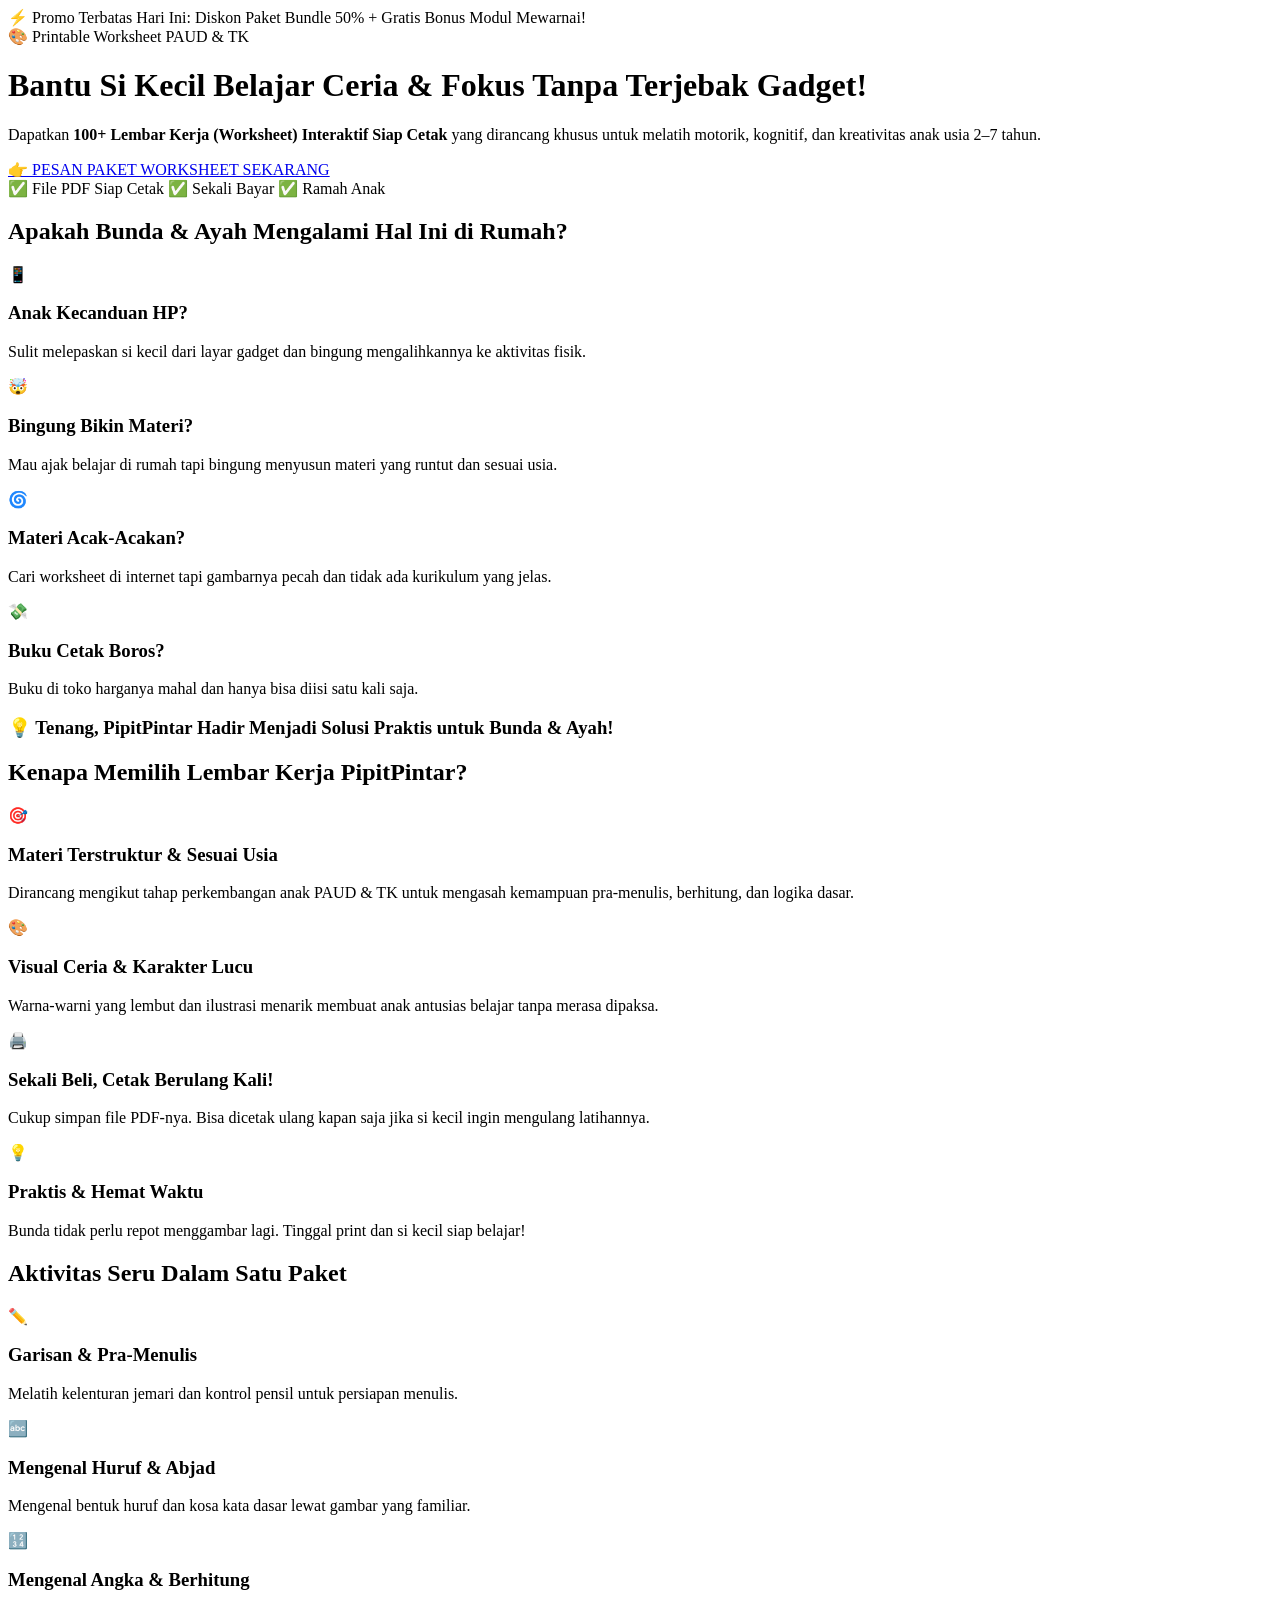
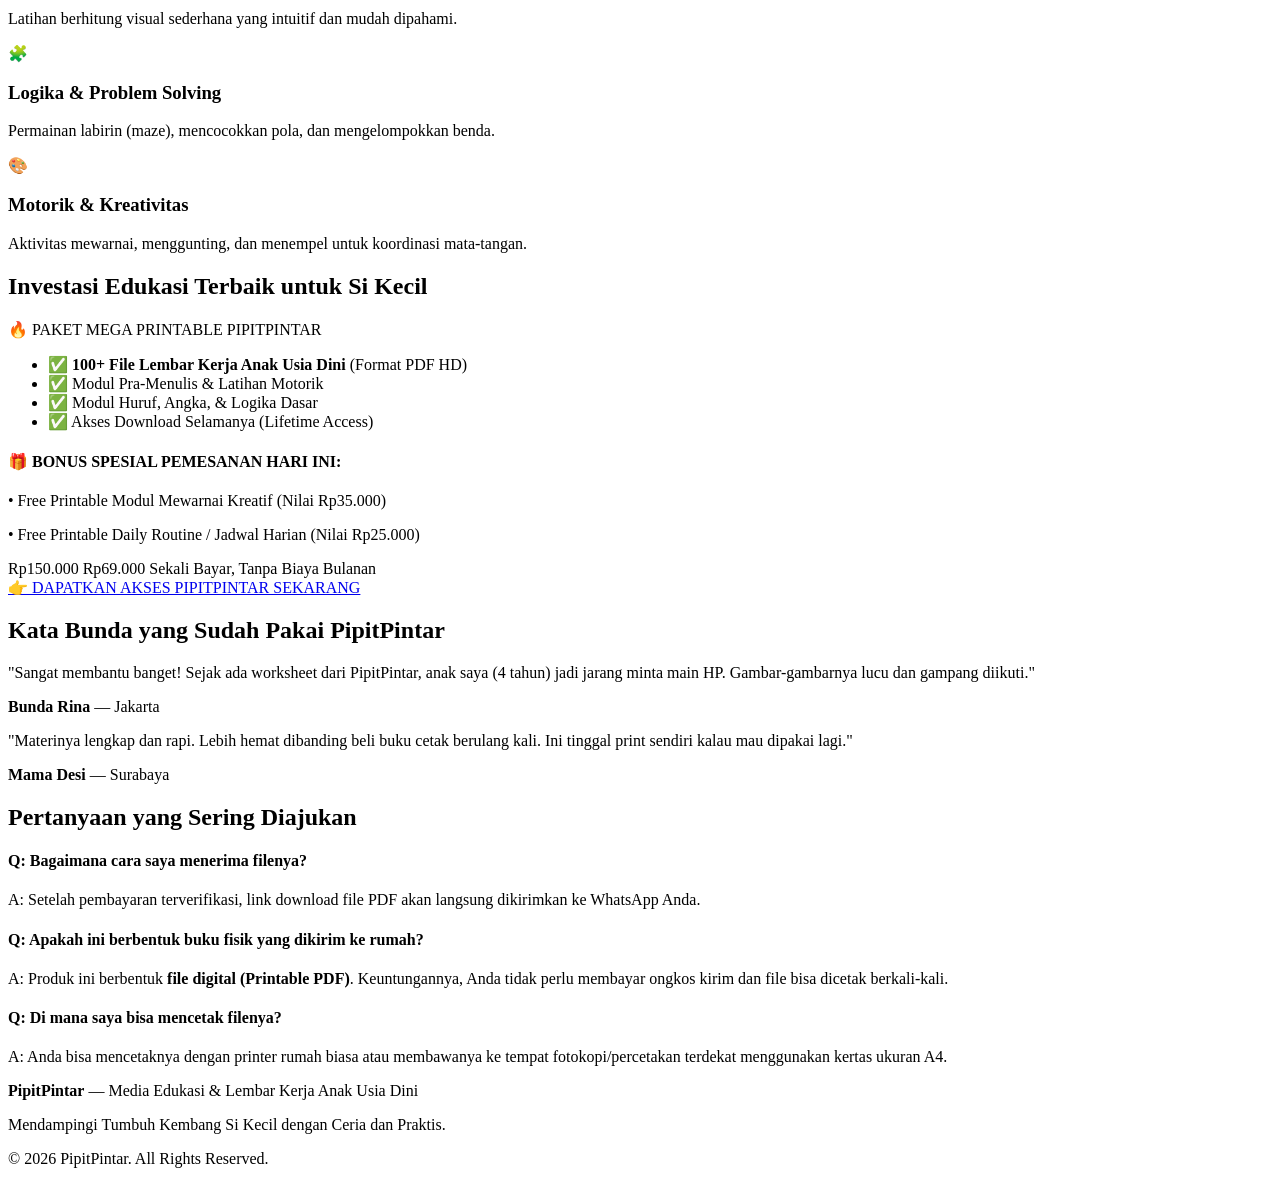
==== commit 87bec958: "Update index.html" ====
--- a/index.html
+++ b/index.html
@@ -1,2530 +1,215 @@
 <!DOCTYPE html>
 <html lang="id">
 <head>
-  <meta charset="UTF-8" />
-  <meta name="viewport" content="width=device-width, initial-scale=1, viewport-fit=cover" />
-  <meta name="theme-color" content="#eefaff" />
-  <meta name="apple-mobile-web-app-capable" content="yes" />
-  <meta name="apple-mobile-web-app-status-bar-style" content="default" />
-  <title>Pipit Huruf — Main, Dengar, Kenal, dan Ingat Huruf!</title>
-  <style>
-    :root {
-      --sky: #dff5ff;
-      --sky-2: #bfe8ff;
-      --blue: #68bff3;
-      --blue-deep: #2f8fc9;
-      --mint: #dff8e9;
-      --mint-strong: #73d7a4;
-      --yellow: #fff3b8;
-      --yellow-strong: #f4c95d;
-      --peach: #ffe2d5;
-      --peach-strong: #ff9e78;
-      --lavender: #eee5ff;
-      --lavender-strong: #a88ce8;
-      --white: #ffffff;
-      --ink: #26364a;
-      --muted: #6f7f91;
-      --success: #57c98a;
-      --danger-soft: #ffdeda;
-      --danger: #e56b63;
-      --shadow: 0 14px 38px rgba(67, 108, 138, 0.13);
-      --shadow-soft: 0 8px 22px rgba(67, 108, 138, 0.10);
-      --radius-xl: 28px;
-      --radius-lg: 22px;
-      --radius-md: 18px;
-      --nav-h: 76px;
-    }
-
-    * { box-sizing: border-box; }
-
-    html, body {
-      margin: 0;
-      min-height: 100%;
-      background:
-        radial-gradient(circle at 12% 4%, rgba(255,255,255,.95), transparent 28%),
-        linear-gradient(180deg, #f4fcff 0%, #fffdf8 55%, #f8f5ff 100%);
-      color: var(--ink);
-      font-family: -apple-system, BlinkMacSystemFont, "SF Pro Rounded", "Arial Rounded MT Bold", "Arial Rounded MT", Arial, sans-serif;
-      -webkit-tap-highlight-color: transparent;
-      overflow-x: hidden;
-    }
-
-    body {
-      min-height: 100dvh;
-      display: flex;
-      justify-content: center;
-    }
-
-    button, input { font: inherit; }
-
-    button {
-      border: 0;
-      cursor: pointer;
-      color: inherit;
-      touch-action: manipulation;
-    }
-
-    button:focus-visible, input:focus-visible {
-      outline: 4px solid rgba(47, 143, 201, .25);
-      outline-offset: 2px;
-    }
-
-    button:disabled { cursor: default; }
-
-    #app {
-      width: 100%;
-      min-height: 100dvh;
-    }
-
-    .app-shell {
-      width: min(100%, 560px);
-      min-height: 100dvh;
-      margin: 0 auto;
-      padding: 18px 16px calc(var(--nav-h) + 34px + env(safe-area-inset-bottom));
-      position: relative;
-    }
-
-    .app-shell.no-nav { padding-bottom: 28px; }
-
-    .page {
-      animation: fadeIn .32s ease both;
-    }
-
-    .top-row {
-      display: flex;
-      align-items: center;
-      justify-content: space-between;
-      gap: 10px;
-      margin-bottom: 14px;
-    }
-
-    .back-btn, .icon-btn, .mini-btn {
-      min-width: 46px;
-      min-height: 46px;
-      border-radius: 16px;
-      background: rgba(255,255,255,.85);
-      box-shadow: var(--shadow-soft);
-      display: inline-flex;
-      align-items: center;
-      justify-content: center;
-      font-weight: 800;
-      transition: transform .16s ease, box-shadow .16s ease;
-    }
-
-    .back-btn:active, .icon-btn:active, .mini-btn:active,
-    .primary-btn:active, .secondary-btn:active, .game-card:active,
-    .letter-card:active, .answer-btn:active, .nav-btn:active {
-      transform: scale(.96);
-    }
-
-    .page-title {
-      margin: 0;
-      font-size: clamp(24px, 7vw, 32px);
-      line-height: 1.1;
-      font-weight: 900;
-      letter-spacing: -.4px;
-    }
-
-    .subtle {
-      color: var(--muted);
-      font-size: 14px;
-      line-height: 1.45;
-    }
-
-    .mascot {
-      width: 94px;
-      height: 94px;
-      border-radius: 30px;
-      display: grid;
-      place-items: center;
-      font-size: 54px;
-      background: linear-gradient(145deg, #ffffff, #e7f8ff);
-      box-shadow: var(--shadow);
-      position: relative;
-      flex: 0 0 auto;
-      animation: floaty 3.1s ease-in-out infinite;
-    }
-
-    .mascot.small {
-      width: 68px;
-      height: 68px;
-      border-radius: 22px;
-      font-size: 39px;
-    }
-
-    .mascot::after {
-      content: "";
-      width: 22px;
-      height: 8px;
-      border-radius: 99px;
-      background: rgba(38,54,74,.08);
-      position: absolute;
-      bottom: -10px;
-      filter: blur(2px);
-    }
-
-    .hero {
-      background: linear-gradient(145deg, rgba(255,255,255,.96), rgba(223,245,255,.88));
-      border: 1px solid rgba(255,255,255,.9);
-      border-radius: 30px;
-      box-shadow: var(--shadow);
-      padding: 20px;
-      display: flex;
-      gap: 16px;
-      align-items: center;
-      margin-bottom: 14px;
-      overflow: hidden;
-      position: relative;
-    }
-
-    .hero::before {
-      content: "";
-      position: absolute;
-      width: 120px;
-      height: 120px;
-      border-radius: 50%;
-      background: rgba(255,243,184,.55);
-      right: -52px;
-      top: -58px;
-    }
-
-    .hero-copy { position: relative; z-index: 1; flex: 1; }
-    .hero h1 { margin: 0 0 6px; font-size: clamp(26px, 7vw, 36px); line-height: 1.05; }
-    .hero p { margin: 0; color: var(--muted); line-height: 1.45; font-size: 15px; }
-
-    .stats-row {
-      display: grid;
-      grid-template-columns: repeat(3, 1fr);
-      gap: 9px;
-      margin: 12px 0 14px;
-    }
-
-    .stat-chip {
-      min-height: 64px;
-      background: rgba(255,255,255,.86);
-      border: 1px solid rgba(255,255,255,.95);
-      box-shadow: var(--shadow-soft);
-      border-radius: 20px;
-      padding: 10px 8px;
-      text-align: center;
-      display: flex;
-      flex-direction: column;
-      justify-content: center;
-      gap: 3px;
-    }
-
-    .stat-chip strong { font-size: 19px; }
-    .stat-chip span { font-size: 11px; color: var(--muted); font-weight: 800; }
-
-    .card {
-      background: rgba(255,255,255,.88);
-      border: 1px solid rgba(255,255,255,.95);
-      border-radius: var(--radius-xl);
-      box-shadow: var(--shadow);
-      padding: 18px;
-      margin-bottom: 14px;
-    }
-
-    .card.mint { background: linear-gradient(145deg, #ffffff, var(--mint)); }
-    .card.yellow { background: linear-gradient(145deg, #ffffff, var(--yellow)); }
-    .card.peach { background: linear-gradient(145deg, #ffffff, var(--peach)); }
-    .card.lavender { background: linear-gradient(145deg, #ffffff, var(--lavender)); }
-    .card.sky { background: linear-gradient(145deg, #ffffff, var(--sky)); }
-
-    .progress-head {
-      display: flex;
-      justify-content: space-between;
-      gap: 12px;
-      align-items: baseline;
-      margin-bottom: 10px;
-    }
-
-    .progress-head strong { font-size: 16px; }
-    .progress-head span { font-weight: 900; color: var(--blue-deep); }
-
-    .progress-track {
-      height: 12px;
-      background: rgba(74, 114, 145, .10);
-      border-radius: 999px;
-      overflow: hidden;
-    }
-
-    .progress-bar {
-      height: 100%;
-      border-radius: inherit;
-      background: linear-gradient(90deg, var(--blue), var(--mint-strong));
-      transition: width .45s ease;
-    }
-
-    .primary-btn, .secondary-btn, .danger-btn {
-      width: 100%;
-      min-height: 54px;
-      border-radius: 19px;
-      padding: 12px 18px;
-      font-weight: 900;
-      font-size: 15px;
-      display: inline-flex;
-      justify-content: center;
-      align-items: center;
-      gap: 9px;
-      transition: transform .16s ease, filter .16s ease;
-    }
-
-    .primary-btn {
-      background: linear-gradient(135deg, #6bc8f5, #66d4a2);
-      color: #17384b;
-      box-shadow: 0 12px 24px rgba(80, 183, 193, .22);
-    }
-
-    .secondary-btn {
-      background: rgba(255,255,255,.9);
-      box-shadow: var(--shadow-soft);
-    }
-
-    .danger-btn {
-      background: var(--danger-soft);
-      color: #8b3732;
-    }
-
-    .btn-row {
-      display: grid;
-      grid-template-columns: 1fr 1fr;
-      gap: 10px;
-    }
-
-    .section-title {
-      margin: 20px 2px 10px;
-      display: flex;
-      align-items: center;
-      justify-content: space-between;
-      gap: 12px;
-    }
-
-    .section-title h2 {
-      margin: 0;
-      font-size: 19px;
-      line-height: 1.2;
-    }
-
-    .game-grid {
-      display: grid;
-      grid-template-columns: 1fr 1fr;
-      gap: 11px;
-    }
-
-    .game-card {
-      min-height: 126px;
-      text-align: left;
-      border-radius: 24px;
-      padding: 16px;
-      box-shadow: var(--shadow-soft);
-      position: relative;
-      overflow: hidden;
-      transition: transform .16s ease;
-    }
-
-    .game-card .emoji { font-size: 33px; display: block; margin-bottom: 14px; }
-    .game-card strong { display: block; font-size: 15px; line-height: 1.2; }
-    .game-card small { color: var(--muted); display: block; margin-top: 5px; line-height: 1.3; }
-    .game-card.c1 { background: linear-gradient(145deg, #e8f8ff, #cfefff); }
-    .game-card.c2 { background: linear-gradient(145deg, #ecfff4, #d7f6e4); }
-    .game-card.c3 { background: linear-gradient(145deg, #fff9d9, #fff0ad); }
-    .game-card.c4 { background: linear-gradient(145deg, #f4edff, #e7dbff); }
-
-    .letter-grid {
-      display: grid;
-      grid-template-columns: repeat(5, minmax(0, 1fr));
-      gap: 9px;
-    }
-
-    .letter-card {
-      min-height: 66px;
-      border-radius: 20px;
-      background: rgba(255,255,255,.93);
-      box-shadow: var(--shadow-soft);
-      font-size: clamp(24px, 7vw, 32px);
-      font-weight: 900;
-      position: relative;
-      transition: transform .16s ease;
-    }
-
-    .letter-card:nth-child(5n+1) { background: var(--sky); }
-    .letter-card:nth-child(5n+2) { background: var(--mint); }
-    .letter-card:nth-child(5n+3) { background: var(--yellow); }
-    .letter-card:nth-child(5n+4) { background: var(--peach); }
-    .letter-card:nth-child(5n+5) { background: var(--lavender); }
-
-    .learned-mark {
-      position: absolute;
-      right: 6px;
-      top: 5px;
-      width: 20px;
-      height: 20px;
-      border-radius: 50%;
-      background: var(--success);
-      color: #fff;
-      font-size: 11px;
-      display: grid;
-      place-items: center;
-      box-shadow: 0 5px 12px rgba(87,201,138,.25);
-    }
-
-    .detail-card {
-      text-align: center;
-      padding: 24px 18px;
-      overflow: hidden;
-      position: relative;
-    }
-
-    .detail-letters {
-      display: flex;
-      justify-content: center;
-      gap: 20px;
-      align-items: stretch;
-      margin: 8px auto 18px;
-    }
-
-    .letter-box {
-      width: min(42vw, 150px);
-      min-height: 152px;
-      border-radius: 28px;
-      background: linear-gradient(150deg, #ffffff, var(--sky));
-      box-shadow: inset 0 0 0 1px rgba(255,255,255,.9), var(--shadow-soft);
-      display: flex;
-      flex-direction: column;
-      align-items: center;
-      justify-content: center;
-      padding: 12px;
-    }
-
-    .letter-box.lower { background: linear-gradient(150deg, #ffffff, var(--lavender)); }
-    .letter-big { font-size: clamp(72px, 22vw, 104px); font-weight: 950; line-height: .95; }
-    .letter-label { font-size: 10px; margin-top: 10px; color: var(--muted); font-weight: 900; letter-spacing: .5px; }
-
-    .word-emoji { font-size: 72px; margin: 8px 0 4px; animation: bounceSoft 2.4s ease-in-out infinite; }
-    .word-line { font-size: 25px; font-weight: 950; margin: 4px 0 18px; }
-
-    .speaker {
-      min-width: 54px;
-      min-height: 54px;
-      border-radius: 19px;
-      background: linear-gradient(145deg, #fff, #e9f8ff);
-      box-shadow: var(--shadow-soft);
-      display: inline-flex;
-      justify-content: center;
-      align-items: center;
-      gap: 7px;
-      padding: 10px 14px;
-      font-weight: 900;
-    }
-
-    .speaker.speaking { animation: pulse 1s ease-in-out infinite; }
-
-    .question-card {
-      text-align: center;
-      padding: 22px 18px;
-    }
-
-    .question-kicker {
-      font-size: 12px;
-      text-transform: uppercase;
-      font-weight: 950;
-      color: var(--blue-deep);
-      letter-spacing: .7px;
-      margin-bottom: 8px;
-    }
-
-    .question-text {
-      font-size: clamp(23px, 7vw, 32px);
-      line-height: 1.18;
-      font-weight: 950;
-      margin: 6px 0 16px;
-    }
-
-    .question-emoji { font-size: 76px; margin: 8px 0 2px; }
-    .question-word { font-size: 28px; font-weight: 950; letter-spacing: 1px; margin-bottom: 10px; }
-
-    .answer-grid {
-      display: grid;
-      grid-template-columns: repeat(2, 1fr);
-      gap: 11px;
-      margin-top: 14px;
-    }
-
-    .answer-grid.three { grid-template-columns: repeat(3, 1fr); }
-
-    .answer-btn {
-      min-height: 86px;
-      border-radius: 24px;
-      background: rgba(255,255,255,.93);
-      box-shadow: var(--shadow-soft);
-      font-size: clamp(32px, 10vw, 46px);
-      font-weight: 950;
-      transition: transform .16s ease, background .18s ease;
-    }
-
-    .answer-btn.correct {
-      background: #d9f8e6;
-      animation: bounce .5s ease;
-    }
-
-    .answer-btn.wrong { animation: shake .38s ease; background: #fff1ee; }
-
-    .game-progress {
-      display: flex;
-      align-items: center;
-      justify-content: space-between;
-      margin: 0 2px 11px;
-      color: var(--muted);
-      font-size: 13px;
-      font-weight: 900;
-    }
-
-    .mini-progress {
-      flex: 1;
-      height: 8px;
-      margin-left: 12px;
-      background: rgba(63,97,124,.10);
-      border-radius: 999px;
-      overflow: hidden;
-    }
-    .mini-progress > span { display: block; height: 100%; border-radius: inherit; background: linear-gradient(90deg, var(--blue), var(--mint-strong)); }
-
-    .find-grid {
-      display: grid;
-      grid-template-columns: repeat(4, 1fr);
-      gap: 9px;
-      margin-top: 14px;
-    }
-
-    .find-cell {
-      min-height: 68px;
-      border-radius: 19px;
-      background: rgba(255,255,255,.94);
-      box-shadow: var(--shadow-soft);
-      font-size: 28px;
-      font-weight: 950;
-    }
-
-    .find-cell.found {
-      background: #dff8e9;
-      color: #1f8553;
-      transform: scale(.94);
-    }
-
-    .match-columns {
-      display: grid;
-      grid-template-columns: 1fr 1fr;
-      gap: 14px;
-      margin-top: 12px;
-    }
-
-    .match-col { display: grid; gap: 10px; }
-
-    .match-btn {
-      min-height: 66px;
-      border-radius: 20px;
-      background: rgba(255,255,255,.93);
-      box-shadow: var(--shadow-soft);
-      font-size: 29px;
-      font-weight: 950;
-      transition: transform .16s ease, background .16s ease;
-    }
-
-    .match-btn.selected { background: var(--yellow); transform: translateY(-2px); }
-    .match-btn.matched { background: var(--mint); color: #258453; opacity: .72; }
-    .match-btn.wrong { animation: shake .38s ease; background: #fff1ee; }
-
-    .result-wrap {
-      text-align: center;
-      padding-top: 16px;
-    }
-
-    .result-emoji { font-size: 80px; animation: bounce 1s ease both; }
-    .result-score { font-size: 44px; font-weight: 950; margin: 6px 0; }
-    .reward-pill {
-      display: inline-flex;
-      gap: 8px;
-      align-items: center;
-      border-radius: 999px;
-      padding: 9px 14px;
-      margin: 5px;
-      font-weight: 900;
-      background: rgba(255,255,255,.9);
-      box-shadow: var(--shadow-soft);
-    }
-
-    .badge-grid {
-      display: grid;
-      grid-template-columns: repeat(2, 1fr);
-      gap: 10px;
-    }
-
-    .badge-card {
-      min-height: 130px;
-      border-radius: 22px;
-      padding: 15px 12px;
-      text-align: center;
-      background: rgba(255,255,255,.9);
-      box-shadow: var(--shadow-soft);
-    }
-
-    .badge-card.locked { filter: grayscale(.75); opacity: .5; }
-    .badge-icon { font-size: 35px; margin-bottom: 7px; }
-    .badge-card strong { display: block; font-size: 13px; line-height: 1.25; }
-    .badge-card small { color: var(--muted); display: block; margin-top: 5px; font-size: 11px; line-height: 1.35; }
-
-    .letter-list {
-      display: flex;
-      flex-wrap: wrap;
-      gap: 7px;
-      margin-top: 9px;
-    }
-
-    .letter-pill {
-      min-width: 36px;
-      height: 36px;
-      padding: 0 9px;
-      border-radius: 12px;
-      display: inline-flex;
-      align-items: center;
-      justify-content: center;
-      font-weight: 900;
-      background: var(--sky);
-    }
-
-    .empty-box {
-      padding: 20px;
-      text-align: center;
-      border-radius: 22px;
-      background: linear-gradient(145deg, #fff, var(--yellow));
-      box-shadow: var(--shadow-soft);
-      margin-bottom: 14px;
-    }
-    .empty-box .emoji { font-size: 42px; }
-    .empty-box h3 { margin: 7px 0 5px; }
-    .empty-box p { margin: 0 0 14px; color: var(--muted); }
-
-    .parent-question {
-      font-size: 34px;
-      font-weight: 950;
-      text-align: center;
-      margin: 12px 0 14px;
-    }
-
-    .number-input {
-      width: 100%;
-      min-height: 56px;
-      border: 2px solid rgba(83,123,151,.12);
-      border-radius: 18px;
-      padding: 12px 16px;
-      font-size: 24px;
-      text-align: center;
-      color: var(--ink);
-      background: rgba(255,255,255,.95);
-      margin-bottom: 10px;
-    }
-
-    .footer-note {
-      text-align: center;
-      color: var(--muted);
-      padding: 20px 10px 4px;
-      font-size: 12px;
-      line-height: 1.6;
-    }
-
-    .bottom-nav {
-      position: fixed;
-      left: 50%;
-      transform: translateX(-50%);
-      bottom: calc(10px + env(safe-area-inset-bottom));
-      width: calc(min(100%, 560px) - 24px);
-      min-height: var(--nav-h);
-      padding: 8px;
-      border-radius: 26px;
-      background: rgba(255,255,255,.88);
-      backdrop-filter: blur(16px);
-      -webkit-backdrop-filter: blur(16px);
-      box-shadow: 0 16px 42px rgba(58,92,120,.20);
-      border: 1px solid rgba(255,255,255,.95);
-      display: grid;
-      grid-template-columns: repeat(4, 1fr);
-      gap: 5px;
-      z-index: 40;
-    }
-
-    .nav-btn {
-      min-height: 58px;
-      border-radius: 19px;
-      background: transparent;
-      display: flex;
-      flex-direction: column;
-      justify-content: center;
-      align-items: center;
-      gap: 4px;
-      font-size: 20px;
-      transition: transform .16s ease, background .16s ease;
-    }
-    .nav-btn span { font-size: 10px; font-weight: 900; }
-    .nav-btn.active { background: linear-gradient(145deg, var(--sky), var(--mint)); }
-
-    .splash {
-      min-height: calc(100dvh - 36px);
-      display: flex;
-      align-items: center;
-      justify-content: center;
-      text-align: center;
-      padding: 30px 18px;
-    }
-
-    .splash .mascot { width: 132px; height: 132px; border-radius: 40px; font-size: 75px; margin: 0 auto 26px; }
-    .brand-title { font-size: clamp(38px, 12vw, 58px); font-weight: 950; letter-spacing: -1.5px; margin: 0; }
-    .tagline { margin: 8px auto 0; max-width: 320px; color: var(--muted); line-height: 1.5; font-weight: 700; }
-
-    .onboarding {
-      min-height: calc(100dvh - 44px);
-      display: flex;
-      flex-direction: column;
-      justify-content: space-between;
-      padding: 30px 2px 10px;
-    }
-
-    .onboard-art {
-      min-height: 310px;
-      border-radius: 36px;
-      background: linear-gradient(145deg, #fff, var(--sky));
-      box-shadow: var(--shadow);
-      display: grid;
-      place-items: center;
-      font-size: 100px;
-      position: relative;
-      overflow: hidden;
-    }
-    .onboard-art::before, .onboard-art::after {
-      content: "";
-      position: absolute;
-      border-radius: 50%;
-      opacity: .55;
-    }
-    .onboard-art::before { width: 160px; height: 160px; background: var(--yellow); left: -60px; top: -50px; }
-    .onboard-art::after { width: 190px; height: 190px; background: var(--lavender); right: -75px; bottom: -85px; }
-    .onboard-art > span { position: relative; z-index: 1; animation: floaty 2.8s ease-in-out infinite; }
-
-    .onboard-copy { text-align: center; padding: 24px 14px 12px; }
-    .onboard-copy h1 { font-size: 29px; margin: 0 0 8px; }
-    .onboard-copy p { color: var(--muted); line-height: 1.55; margin: 0 auto; max-width: 360px; }
-    .dots { display: flex; justify-content: center; gap: 7px; margin: 10px 0 18px; }
-    .dot { width: 8px; height: 8px; border-radius: 99px; background: rgba(70,107,134,.18); }
-    .dot.active { width: 22px; background: var(--blue); }
-
-    .modal-backdrop {
-      position: fixed;
-      inset: 0;
-      background: rgba(31,47,63,.34);
-      display: flex;
-      align-items: center;
-      justify-content: center;
-      padding: 18px;
-      z-index: 100;
-      animation: fadeIn .2s ease both;
-    }
-
-    .modal {
-      width: min(100%, 430px);
-      max-height: min(80dvh, 620px);
-      overflow: auto;
-      border-radius: 30px;
-      background: #fff;
-      box-shadow: 0 28px 80px rgba(30,53,70,.28);
-      padding: 22px;
-      text-align: center;
-      animation: slideUp .28s ease both;
-    }
-
-    .modal .big { font-size: 58px; margin-bottom: 8px; }
-    .modal h2 { margin: 0 0 8px; font-size: 25px; }
-    .modal p { color: var(--muted); line-height: 1.5; margin: 0 0 18px; }
-
-    .toast {
-      position: fixed;
-      left: 50%;
-      transform: translateX(-50%);
-      bottom: calc(var(--nav-h) + 28px + env(safe-area-inset-bottom));
-      width: min(calc(100% - 34px), 420px);
-      padding: 12px 16px;
-      border-radius: 16px;
-      background: rgba(38,54,74,.94);
-      color: #fff;
-      text-align: center;
-      font-size: 13px;
-      font-weight: 800;
-      z-index: 120;
-      animation: slideUp .25s ease both;
-      pointer-events: none;
-    }
-
-    #celebration-layer {
-      position: fixed;
-      inset: 0;
-      pointer-events: none;
-      overflow: hidden;
-      z-index: 90;
-    }
-
-    .particle {
-      position: absolute;
-      top: -40px;
-      animation: fall linear forwards;
-      will-change: transform, opacity;
-      filter: drop-shadow(0 6px 5px rgba(0,0,0,.08));
-    }
-
-    .hint {
-      display: inline-flex;
-      align-items: center;
-      gap: 6px;
-      color: var(--muted);
-      font-size: 12px;
-      font-weight: 800;
-      margin-top: 10px;
-    }
-
-    @keyframes fadeIn { from { opacity: 0; } to { opacity: 1; } }
-    @keyframes slideUp { from { opacity: 0; transform: translateY(18px) scale(.98); } to { opacity: 1; transform: translateY(0) scale(1); } }
-    @keyframes floaty { 0%,100%{ transform: translateY(0) rotate(-1deg); } 50%{ transform: translateY(-8px) rotate(1deg); } }
-    @keyframes pulse { 0%,100%{ transform: scale(1); box-shadow: var(--shadow-soft); } 50%{ transform: scale(1.05); box-shadow: 0 10px 28px rgba(75,168,214,.28); } }
-    @keyframes bounce { 0%{ transform: scale(.94); } 45%{ transform: scale(1.12); } 70%{ transform: scale(.98); } 100%{ transform: scale(1); } }
-    @keyframes bounceSoft { 0%,100%{ transform: translateY(0); } 50%{ transform: translateY(-6px); } }
-    @keyframes shake { 0%,100%{ transform: translateX(0); } 25%{ transform: translateX(-7px); } 50%{ transform: translateX(7px); } 75%{ transform: translateX(-4px); } }
-    @keyframes fall {
-      0% { transform: translate3d(0,-20px,0) rotate(0deg); opacity: 0; }
-      10% { opacity: 1; }
-      100% { transform: translate3d(var(--drift), 110dvh, 0) rotate(var(--spin)); opacity: .1; }
-    }
-
-    @media (max-width: 350px) {
-      .app-shell { padding-left: 12px; padding-right: 12px; }
-      .letter-grid { gap: 7px; }
-      .letter-card { min-height: 58px; border-radius: 17px; }
-      .game-grid { gap: 9px; }
-      .game-card { min-height: 116px; padding: 13px; }
-      .detail-letters { gap: 10px; }
-      .letter-box { min-height: 134px; border-radius: 23px; }
-      .answer-grid { gap: 8px; }
-      .answer-btn { min-height: 76px; }
-    }
-
-    @media (min-width: 700px) {
-      .app-shell { padding-top: 26px; }
-      .game-card { min-height: 145px; }
-      .letter-card { min-height: 76px; }
-    }
-
-    @media (prefers-reduced-motion: reduce) {
-      *, *::before, *::after {
-        animation-duration: .01ms !important;
-        animation-iteration-count: 1 !important;
-        scroll-behavior: auto !important;
-        transition-duration: .01ms !important;
-      }
-    }
-  </style>
+    <meta charset="UTF-8">
+    <meta name="viewport" content="width=device-width, initial-scale=1.0">
+    <title>PipitPintar - Media Edukasi & Worksheet Anak Usia Dini</title>
+    <link rel="stylesheet" href="style.css">
+    <!-- Google Fonts -->
+    <link rel="preconnect" href="https://fonts.googleapis.com">
+    <link rel="preconnect" href="https://fonts.gstatic.com" crossorigin>
+    <link href="https://fonts.googleapis.com/css2?family=Fredoka:wght@400;600;700&family=Quicksand:wght@500;600;700&display=swap" rel="stylesheet">
 </head>
 <body>
-  <div id="app" aria-live="polite"></div>
-  <div id="overlay-root"></div>
-  <div id="celebration-layer" aria-hidden="true"></div>
-
-  <script>
-    "use strict";
-
-    // ============================================================
-    // DATA
-    // ============================================================
-    const LETTERS = [
-      { letter: "A", lowercase: "a", pronunciation: "A", word: "Apel", emoji: "🍎" },
-      { letter: "B", lowercase: "b", pronunciation: "Be", word: "Bola", emoji: "⚽" },
-      { letter: "C", lowercase: "c", pronunciation: "Ce", word: "Cicak", emoji: "🦎" },
-      { letter: "D", lowercase: "d", pronunciation: "De", word: "Domba", emoji: "🐑" },
-      { letter: "E", lowercase: "e", pronunciation: "E", word: "Es", emoji: "🧊" },
-      { letter: "F", lowercase: "f", pronunciation: "Ef", word: "Foto", emoji: "📷" },
-      { letter: "G", lowercase: "g", pronunciation: "Ge", word: "Gajah", emoji: "🐘" },
-      { letter: "H", lowercase: "h", pronunciation: "Ha", word: "Hujan", emoji: "🌧️" },
-      { letter: "I", lowercase: "i", pronunciation: "I", word: "Ikan", emoji: "🐟" },
-      { letter: "J", lowercase: "j", pronunciation: "Je", word: "Jeruk", emoji: "🍊" },
-      { letter: "K", lowercase: "k", pronunciation: "Ka", word: "Kucing", emoji: "🐱" },
-      { letter: "L", lowercase: "l", pronunciation: "El", word: "Lampu", emoji: "💡" },
-      { letter: "M", lowercase: "m", pronunciation: "Em", word: "Mobil", emoji: "🚗" },
-      { letter: "N", lowercase: "n", pronunciation: "En", word: "Nanas", emoji: "🍍" },
-      { letter: "O", lowercase: "o", pronunciation: "O", word: "Obat", emoji: "💊" },
-      { letter: "P", lowercase: "p", pronunciation: "Pe", word: "Pisang", emoji: "🍌" },
-      { letter: "Q", lowercase: "q", pronunciation: "Ki", word: "Quran", emoji: "📖" },
-      { letter: "R", lowercase: "r", pronunciation: "Er", word: "Rumah", emoji: "🏠" },
-      { letter: "S", lowercase: "s", pronunciation: "Es", word: "Sapi", emoji: "🐄" },
-      { letter: "T", lowercase: "t", pronunciation: "Te", word: "Topi", emoji: "🎩" },
-      { letter: "U", lowercase: "u", pronunciation: "U", word: "Ular", emoji: "🐍" },
-      { letter: "V", lowercase: "v", pronunciation: "Ve", word: "Vas", emoji: "🏺" },
-      { letter: "W", lowercase: "w", pronunciation: "We", word: "Wortel", emoji: "🥕" },
-      { letter: "X", lowercase: "x", pronunciation: "Eks", word: "Xilofon", emoji: "🎼" },
-      { letter: "Y", lowercase: "y", pronunciation: "Ye", word: "Yoyo", emoji: "🪀" },
-      { letter: "Z", lowercase: "z", pronunciation: "Zet", word: "Zebra", emoji: "🦓" }
-    ];
-
-    const BADGES = [
-      { id: "start", icon: "🌱", name: "MULAI BELAJAR", desc: "Belajar 1 huruf", test: s => s.learnedLetters.length >= 1 },
-      { id: "explorer", icon: "🔤", name: "PENJELAJAH HURUF", desc: "Belajar 5 huruf", test: s => s.learnedLetters.length >= 5 },
-      { id: "smart", icon: "⭐", name: "JAGO HURUF", desc: "Belajar 10 huruf", test: s => s.learnedLetters.length >= 10 },
-      { id: "super", icon: "🌟", name: "SUPER HURUF", desc: "Belajar 20 huruf", test: s => s.learnedLetters.length >= 20 },
-      { id: "master", icon: "🏆", name: "MASTER HURUF", desc: "Belajar 26 huruf", test: s => s.learnedLetters.length >= 26 },
-      { id: "guesser", icon: "🎯", name: "PENEBAK HEBAT", desc: "20 jawaban benar", test: s => s.correctAnswers >= 20 },
-      { id: "gamer", icon: "🎮", name: "PEMAIN HEBAT", desc: "10 game selesai", test: s => s.gamesPlayed >= 10 }
-    ];
-
-    const STORAGE = {
-      onboarding: "pipitHurufOnboarding",
-      learned: "pipitHurufLearned",
-      stars: "pipitHurufStars",
-      diamonds: "pipitHurufDiamonds",
-      streak: "pipitHurufStreak",
-      lastOpen: "pipitHurufLastOpen",
-      correct: "pipitHurufCorrectAnswers",
-      games: "pipitHurufGamesPlayed",
-      badges: "pipitHurufBadges"
-    };
-
-    const defaultState = () => ({
-      stars: 0,
-      diamonds: 0,
-      streak: 0,
-      lastOpen: "",
-      learnedLetters: [],
-      correctAnswers: 0,
-      gamesPlayed: 0,
-      badges: []
-    });
-
-    let state = defaultState();
-
-    const runtime = {
-      currentView: "splash",
-      previousView: "home",
-      viewToken: 0,
-      onboardingSlide: 0,
-      homeGreeted: false,
-      letterIndex: 0,
-      isTransitioning: false,
-      guess: null,
-      find: null,
-      match: null,
-      first: null,
-      parentA: 4,
-      parentB: 3,
-      badgeQueue: [],
-      toastTimer: null
-    };
-
-    // ============================================================
-    // SAFE STORAGE
-    // ============================================================
-    function safeGet(key, fallback = null) {
-      try {
-        const value = localStorage.getItem(key);
-        return value === null ? fallback : value;
-      } catch (_) {
-        return fallback;
-      }
-    }
-
-    function safeSet(key, value) {
-      try {
-        localStorage.setItem(key, value);
-        return true;
-      } catch (_) {
-        return false;
-      }
-    }
-
-    function safeRemove(key) {
-      try { localStorage.removeItem(key); } catch (_) {}
-    }
-
-    function safeParseArray(value) {
-      if (!value) return [];
-      try {
-        const parsed = JSON.parse(value);
-        return Array.isArray(parsed) ? parsed : [];
-      } catch (_) {
-        return [];
-      }
-    }
-
-    function safeInt(value, fallback = 0) {
-      const n = Number.parseInt(value, 10);
-      return Number.isFinite(n) && n >= 0 ? n : fallback;
-    }
-
-    function loadState() {
-      const validLetters = new Set(LETTERS.map(x => x.letter));
-      const validBadgeIds = new Set(BADGES.map(x => x.id));
-
-      const learned = safeParseArray(safeGet(STORAGE.learned, "[]"))
-        .filter(x => validLetters.has(x));
-      const badges = safeParseArray(safeGet(STORAGE.badges, "[]"))
-        .filter(x => validBadgeIds.has(x));
-
-      state = {
-        stars: safeInt(safeGet(STORAGE.stars, "0")),
-        diamonds: safeInt(safeGet(STORAGE.diamonds, "0")),
-        streak: safeInt(safeGet(STORAGE.streak, "0")),
-        lastOpen: safeGet(STORAGE.lastOpen, "") || "",
-        learnedLetters: [...new Set(learned)].slice(0, 26),
-        correctAnswers: safeInt(safeGet(STORAGE.correct, "0")),
-        gamesPlayed: safeInt(safeGet(STORAGE.games, "0")),
-        badges: [...new Set(badges)]
-      };
-    }
-
-    function saveState() {
-      safeSet(STORAGE.stars, String(Math.max(0, safeInt(state.stars))));
-      safeSet(STORAGE.diamonds, String(Math.max(0, safeInt(state.diamonds))));
-      safeSet(STORAGE.streak, String(Math.max(0, safeInt(state.streak))));
-      safeSet(STORAGE.lastOpen, state.lastOpen || "");
-      safeSet(STORAGE.learned, JSON.stringify([...new Set(state.learnedLetters)].slice(0, 26)));
-      safeSet(STORAGE.correct, String(Math.max(0, safeInt(state.correctAnswers))));
-      safeSet(STORAGE.games, String(Math.max(0, safeInt(state.gamesPlayed))));
-      safeSet(STORAGE.badges, JSON.stringify([...new Set(state.badges)]));
-    }
-
-    function localDateString(date = new Date()) {
-      const y = date.getFullYear();
-      const m = String(date.getMonth() + 1).padStart(2, "0");
-      const d = String(date.getDate()).padStart(2, "0");
-      return `${y}-${m}-${d}`;
-    }
-
-    function dayDifference(fromYmd, toYmd) {
-      const parse = value => {
-        const [y, m, d] = String(value).split("-").map(Number);
-        if (![y, m, d].every(Number.isFinite)) return null;
-        return new Date(y, m - 1, d, 12, 0, 0, 0);
-      };
-      const a = parse(fromYmd);
-      const b = parse(toYmd);
-      if (!a || !b) return null;
-      return Math.round((b - a) / 86400000);
-    }
-
-    function updateStreak() {
-      const today = localDateString();
-      if (!state.lastOpen) {
-        state.streak = 1;
-        state.lastOpen = today;
-      } else if (state.lastOpen !== today) {
-        const diff = dayDifference(state.lastOpen, today);
-        state.streak = diff === 1 ? Math.max(1, state.streak + 1) : 1;
-        state.lastOpen = today;
-      }
-      saveState();
-    }
-
-    // ============================================================
-    // HELPERS
-    // ============================================================
-    function delay(ms) {
-      return new Promise(resolve => setTimeout(resolve, ms));
-    }
-
-    function shuffleArray(array) {
-      const copy = [...array];
-      for (let i = copy.length - 1; i > 0; i--) {
-        const j = Math.floor(Math.random() * (i + 1));
-        [copy[i], copy[j]] = [copy[j], copy[i]];
-      }
-      return copy;
-    }
-
-    function randomItem(array) {
-      return array[Math.floor(Math.random() * array.length)];
-    }
-
-    function randomLetters(count, exclude = []) {
-      const excluded = new Set(exclude);
-      return shuffleArray(LETTERS.map(x => x.letter).filter(x => !excluded.has(x))).slice(0, count);
-    }
-
-    function clamp(n, min, max) {
-      return Math.min(max, Math.max(min, n));
-    }
-
-    function getLetter(letter) {
-      return LETTERS.find(x => x.letter === letter) || LETTERS[0];
-    }
-
-    function getLetterIndex(letter) {
-      const i = LETTERS.findIndex(x => x.letter === letter);
-      return i >= 0 ? i : 0;
-    }
-
-    function escapeHtml(value) {
-      return String(value)
-        .replaceAll("&", "&amp;")
-        .replaceAll("<", "&lt;")
-        .replaceAll(">", "&gt;")
-        .replaceAll('"', "&quot;")
-        .replaceAll("'", "&#039;");
-    }
-
-    // ============================================================
-    // AUDIO MANAGER
-    // ============================================================
-    const audioManager = {
-      supported: "speechSynthesis" in window && "SpeechSynthesisUtterance" in window,
-      voices: [],
-      selectedVoice: null,
-      sessionId: 0,
-      isSpeaking: false,
-      currentDone: null,
-      currentTimer: null,
-
-      refreshVoices() {
-        if (!this.supported) return;
-        try {
-          this.voices = window.speechSynthesis.getVoices() || [];
-          this.selectedVoice = selectIndonesianVoice(this.voices);
-        } catch (_) {
-          this.voices = [];
-          this.selectedVoice = null;
-        }
-      },
-
-      stop() {
-        this.sessionId += 1;
-        this.isSpeaking = false;
-        if (this.currentTimer) {
-          clearTimeout(this.currentTimer);
-          this.currentTimer = null;
-        }
-        const done = this.currentDone;
-        this.currentDone = null;
-        try {
-          if (this.supported) window.speechSynthesis.cancel();
-        } catch (_) {}
-        if (typeof done === "function") done();
-        updateSpeakerUI();
-        return this.sessionId;
-      },
-
-      async speak(text, options = {}, session = this.sessionId) {
-        if (!text || !this.supported || session !== this.sessionId) return;
-
-        return new Promise(resolve => {
-          let settled = false;
-          const finish = () => {
-            if (settled) return;
-            settled = true;
-            if (this.currentTimer) {
-              clearTimeout(this.currentTimer);
-              this.currentTimer = null;
-            }
-            if (this.currentDone === finish) this.currentDone = null;
-            this.isSpeaking = false;
-            updateSpeakerUI();
-            resolve();
-          };
-
-          try {
-            const utterance = new SpeechSynthesisUtterance(String(text));
-            utterance.lang = "id-ID";
-            if (this.selectedVoice) utterance.voice = this.selectedVoice;
-            utterance.rate = Number.isFinite(options.rate) ? options.rate : 0.88;
-            utterance.pitch = Number.isFinite(options.pitch) ? options.pitch : 1.05;
-            utterance.volume = Number.isFinite(options.volume) ? options.volume : 1;
-            utterance.onend = finish;
-            utterance.onerror = finish;
-
-            this.currentDone = finish;
-            this.isSpeaking = true;
-            updateSpeakerUI();
-
-            const estimated = clamp(String(text).length * 105 + 1800, 2200, 9000);
-            this.currentTimer = setTimeout(finish, estimated);
-
-            if (session !== this.sessionId) {
-              finish();
-              return;
-            }
-
-            window.speechSynthesis.speak(utterance);
-          } catch (_) {
-            finish();
-          }
-        });
-      },
-
-      async speakSequence(items, options = {}) {
-        const session = Number.isFinite(options.session) ? options.session : this.sessionId;
-        const preDelay = Number.isFinite(options.preDelay) ? options.preDelay : 0;
-        if (preDelay > 0) {
-          await delay(preDelay);
-          if (session !== this.sessionId) return;
-        }
-
-        for (const item of items) {
-          if (session !== this.sessionId) return;
-          const text = item && item.text ? item.text : "";
-          const style = item && item.style ? item.style : "instruction";
-          await this.speak(text, audioStyle(style), session);
-          if (session !== this.sessionId) return;
-          const pause = item && Number.isFinite(item.pause) ? item.pause : 0;
-          if (pause > 0) {
-            await delay(pause);
-            if (session !== this.sessionId) return;
-          }
-        }
-      },
-
-      async playSequence(items, options = {}) {
-        const restartDelay = Number.isFinite(options.restartDelay) ? options.restartDelay : 130;
-        const extraDelay = Number.isFinite(options.preDelay) ? options.preDelay : 0;
-        const session = this.stop();
-        await delay(restartDelay + extraDelay);
-        if (session !== this.sessionId) return;
-        return this.speakSequence(items, { session });
-      }
-    };
-
-    function audioStyle(type) {
-      if (type === "letter") return { rate: 0.82, pitch: 1.05, volume: 1 };
-      if (type === "positive") return { rate: 0.92, pitch: 1.10, volume: 1 };
-      return { rate: 0.88, pitch: 1.05, volume: 1 };
-    }
-
-    function selectIndonesianVoice(voices = []) {
-      if (!Array.isArray(voices) || voices.length === 0) return null;
-      const exact = voices.find(v => String(v.lang).toLowerCase() === "id-id");
-      if (exact) return exact;
-      const idLang = voices.find(v => String(v.lang).toLowerCase().startsWith("id"));
-      if (idLang) return idLang;
-      const named = voices.find(v => /indonesia|indonesian/i.test(String(v.name)));
-      return named || null;
-    }
-
-    function speakAsync(text, options = {}) {
-      return audioManager.speak(text, options, audioManager.sessionId);
-    }
-
-    function speakSequence(items, options = {}) {
-      return audioManager.playSequence(items, options);
-    }
-
-    function stopAudio() {
-      return audioManager.stop();
-    }
-
-    function updateSpeakerUI() {
-      document.querySelectorAll(".speaker").forEach(btn => {
-        btn.classList.toggle("speaking", audioManager.isSpeaking);
-        btn.setAttribute("aria-pressed", audioManager.isSpeaking ? "true" : "false");
-      });
-    }
-
-    function scheduleAudio(items, wait = 600, viewToken = runtime.viewToken) {
-      const session = audioManager.sessionId;
-      (async () => {
-        await delay(wait);
-        if (runtime.viewToken !== viewToken || session !== audioManager.sessionId) return;
-        await audioManager.speakSequence(items, { session });
-      })();
-    }
-
-    if (audioManager.supported) {
-      audioManager.refreshVoices();
-      try {
-        window.speechSynthesis.onvoiceschanged = () => audioManager.refreshVoices();
-      } catch (_) {}
-    }
-
-    // ============================================================
-    // REWARDS / BADGES
-    // ============================================================
-    function addStars(amount = 1) {
-      const n = Math.max(0, safeInt(amount));
-      state.stars = Math.max(0, safeInt(state.stars) + n);
-      saveState();
-    }
-
-    function addDiamonds(amount = 1) {
-      const n = Math.max(0, safeInt(amount));
-      state.diamonds = Math.max(0, safeInt(state.diamonds) + n);
-      saveState();
-    }
-
-    function addCorrect(amount = 1) {
-      state.correctAnswers = Math.max(0, safeInt(state.correctAnswers) + Math.max(0, safeInt(amount)));
-      saveState();
-    }
-
-    function completeGame() {
-      state.gamesPlayed = Math.max(0, safeInt(state.gamesPlayed) + 1);
-      addDiamonds(1);
-      saveState();
-      updateBadges();
-    }
-
-    function updateBadges() {
-      const unlocked = new Set(state.badges);
-      const newBadges = [];
-      BADGES.forEach(badge => {
-        let qualifies = false;
-        try { qualifies = Boolean(badge.test(state)); } catch (_) { qualifies = false; }
-        if (qualifies && !unlocked.has(badge.id)) {
-          unlocked.add(badge.id);
-          newBadges.push(badge);
-        }
-      });
-
-      if (newBadges.length) {
-        state.badges = [...unlocked];
-        state.diamonds += newBadges.length * 2;
-        saveState();
-        runtime.badgeQueue.push(...newBadges);
-        createCelebration(24);
-        setTimeout(showNextBadgeModal, 260);
-      }
-    }
-
-    function markLearned(letter) {
-      if (!LETTERS.some(x => x.letter === letter)) return false;
-      const before = state.learnedLetters.length;
-      state.learnedLetters = [...new Set([...state.learnedLetters, letter])].slice(0, 26);
-      const isNew = state.learnedLetters.length > before;
-      saveState();
-      if (isNew) {
-        updateBadges();
-        if (state.learnedLetters.length === 26) createCelebration(42);
-      }
-      return isNew;
-    }
-
-    // ============================================================
-    // CELEBRATION / MODALS / TOASTS
-    // ============================================================
-    function createCelebration(count = 14) {
-      const layer = document.getElementById("celebration-layer");
-      if (!layer) return;
-      const icons = ["🎉", "⭐", "✨", "🎊"];
-      const amount = clamp(Number(count) || 12, 4, 48);
-      for (let i = 0; i < amount; i++) {
-        const p = document.createElement("span");
-        p.className = "particle";
-        p.textContent = randomItem(icons);
-        p.style.left = `${Math.random() * 100}%`;
-        p.style.fontSize = `${14 + Math.random() * 18}px`;
-        p.style.animationDuration = `${1.6 + Math.random() * 1.5}s`;
-        p.style.animationDelay = `${Math.random() * .28}s`;
-        p.style.setProperty("--drift", `${-70 + Math.random() * 140}px`);
-        p.style.setProperty("--spin", `${-300 + Math.random() * 600}deg`);
-        layer.appendChild(p);
-        setTimeout(() => p.remove(), 3600);
-      }
-    }
-
-    function showModal(html) {
-      const root = document.getElementById("overlay-root");
-      if (!root) return;
-      root.innerHTML = `<div class="modal-backdrop" role="presentation"><div class="modal" role="dialog" aria-modal="true">${html}</div></div>`;
-    }
-
-    function closeModal() {
-      const root = document.getElementById("overlay-root");
-      if (root) root.innerHTML = "";
-    }
-
-    function showNextBadgeModal() {
-      const root = document.getElementById("overlay-root");
-      if (!root || root.innerHTML.trim()) return;
-      const badge = runtime.badgeQueue.shift();
-      if (!badge) return;
-      showModal(`
-        <div class="big">${badge.icon}</div>
-        <h2>Badge baru!</h2>
-        <p><strong>${escapeHtml(badge.name)}</strong><br>Yeay! Kamu juga dapat 💎 +2.</p>
-        <button class="primary-btn" data-action="close-badge">Keren! ✨</button>
-      `);
-    }
-
-    function showToast(message, duration = 1800) {
-      const old = document.querySelector(".toast");
-      if (old) old.remove();
-      if (runtime.toastTimer) clearTimeout(runtime.toastTimer);
-      const toast = document.createElement("div");
-      toast.className = "toast";
-      toast.textContent = message;
-      document.body.appendChild(toast);
-      runtime.toastTimer = setTimeout(() => toast.remove(), duration);
-    }
-
-    // ============================================================
-    // NAVIGATION / RENDER
-    // ============================================================
-    function navigateTo(view, payload = {}) {
-      runtime.viewToken += 1;
-      stopAudio();
-      runtime.isTransitioning = false;
-      runtime.previousView = runtime.currentView;
-      runtime.currentView = view;
-      if (Number.isFinite(payload.letterIndex)) runtime.letterIndex = clamp(payload.letterIndex, 0, 25);
-      renderApp();
-      window.scrollTo({ top: 0, behavior: "auto" });
-      afterRender(view);
-    }
-
-    function afterRender(view) {
-      const token = runtime.viewToken;
-      if (view === "home" && !runtime.homeGreeted) {
-        runtime.homeGreeted = true;
-        scheduleAudio([
-          { text: "Halo! Aku Pipit.", pause: 500, style: "instruction" },
-          { text: "Ayo belajar huruf sambil bermain!", pause: 0, style: "instruction" }
-        ], 720, token);
-      }
-
-      if (view === "detail") scheduleAudio(detailAudioItems(LETTERS[runtime.letterIndex]), 620, token);
-      if (view === "guess" && runtime.guess && !runtime.guess.finished) scheduleAudio(guessQuestionAudio(), 600, token);
-      if (view === "find" && runtime.find && !runtime.find.finished) scheduleAudio(findQuestionAudio(), 600, token);
-      if (view === "match" && runtime.match && !runtime.match.finished) scheduleAudio(matchIntroAudio(), 600, token);
-      if (view === "first" && runtime.first && !runtime.first.finished) scheduleAudio(firstQuestionAudio(), 520, token);
-    }
-
-    function renderApp() {
-      const app = document.getElementById("app");
-      if (!app) return;
-      const view = runtime.currentView;
-      const noNav = ["splash", "onboarding"].includes(view);
-      app.innerHTML = `<main class="app-shell ${noNav ? "no-nav" : ""}">${renderView(view)}${noNav ? "" : renderBottomNav()}</main>`;
-      updateSpeakerUI();
-    }
-
-    function renderView(view) {
-      switch (view) {
-        case "splash": return renderSplash();
-        case "onboarding": return renderOnboarding();
-        case "home": return renderHome();
-        case "learn": return renderLearn();
-        case "detail": return renderLetterDetail();
-        case "games": return renderGameMenu();
-        case "guess": return renderGuessGame();
-        case "find": return renderFindGame();
-        case "match": return renderMatchGame();
-        case "first": return renderFirstLetterGame();
-        case "rewards": return renderRewards();
-        case "parentGate": return renderParentGate();
-        case "parent": return renderParentDashboard();
-        default: return renderHome();
-      }
-    }
-
-    function renderBottomNav() {
-      const activeMap = {
-        home: "home",
-        learn: "learn",
-        detail: "learn",
-        games: "games",
-        guess: "games",
-        find: "games",
-        match: "games",
-        first: "games",
-        rewards: "rewards"
-      };
-      const active = activeMap[runtime.currentView] || "";
-      return `
-        <nav class="bottom-nav" aria-label="Navigasi utama">
-          ${navButton("home", "🏠", "Home", active)}
-          ${navButton("learn", "📖", "Belajar", active)}
-          ${navButton("games", "🎮", "Game", active)}
-          ${navButton("rewards", "🏆", "Hadiah", active)}
-        </nav>
-      `;
-    }
-
-    function navButton(view, icon, label, active) {
-      return `<button class="nav-btn ${active === view ? "active" : ""}" data-action="nav" data-view="${view}" aria-label="${label}">${icon}<span>${label}</span></button>`;
-    }
-
-    // ============================================================
-    // SPLASH / ONBOARDING
-    // ============================================================
-    function renderSplash() {
-      return `
-        <section class="splash page" aria-label="Pipit Huruf">
-          <div>
-            <div class="mascot" aria-hidden="true">🐦</div>
-            <h1 class="brand-title">PIPIT HURUF</h1>
-            <p class="tagline">“Main, Dengar, Kenal, dan Ingat Huruf!”</p>
-          </div>
-        </section>
-      `;
-    }
-
-    function renderOnboarding() {
-      const slides = [
-        { icon: "🐦", title: "Belajar Huruf Bersama Pipit", text: "Ayo kenalan dengan huruf A sampai Z!" },
-        { icon: "🎮", title: "Belajar Lewat Permainan", text: "Main, dengar, dan cari huruf sambil bersenang-senang." },
-        { icon: "⭐", title: "Kumpulkan Bintang!", text: "Belajar dan bermain untuk mendapatkan bintang dan badge." }
-      ];
-      const i = clamp(runtime.onboardingSlide, 0, slides.length - 1);
-      const slide = slides[i];
-      const last = i === slides.length - 1;
-      return `
-        <section class="onboarding page">
-          <div>
-            <div class="onboard-art"><span aria-hidden="true">${slide.icon}</span></div>
-            <div class="onboard-copy">
-              <h1>${slide.title}</h1>
-              <p>${slide.text}</p>
-            </div>
-          </div>
-          <div>
-            <div class="dots" aria-label="Langkah ${i + 1} dari 3">
-              ${slides.map((_, idx) => `<span class="dot ${idx === i ? "active" : ""}"></span>`).join("")}
-            </div>
-            <button class="primary-btn" data-action="onboarding-next">${last ? "MULAI BERMAIN" : "LANJUT"} ${last ? "🎉" : "→"}</button>
-          </div>
-        </section>
-      `;
-    }
-
-    // ============================================================
-    // HOME
-    // ============================================================
-    function renderHome() {
-      const learned = state.learnedLetters.length;
-      const pct = Math.round((learned / 26) * 100);
-      return `
-        <section class="page">
-          <div class="hero">
-            <div class="mascot" aria-hidden="true">🐦</div>
-            <div class="hero-copy">
-              <h1>Halo!</h1>
-              <p>Ayo bermain bersama Pipit!</p>
-              <button class="mini-btn" style="margin-top:12px;min-width:auto;padding:0 13px" data-action="home-speak" aria-label="Dengarkan Pipit">🔊 Dengar Pipit</button>
-            </div>
-          </div>
-
-          <div class="stats-row" aria-label="Hadiah dan streak">
-            <div class="stat-chip"><strong>⭐ ${state.stars}</strong><span>BINTANG</span></div>
-            <div class="stat-chip"><strong>💎 ${state.diamonds}</strong><span>BERLIAN</span></div>
-            <div class="stat-chip"><strong>🔥 ${state.streak}</strong><span>STREAK</span></div>
-          </div>
-
-          <div class="card sky">
-            <div class="progress-head"><strong>Huruf yang sudah dipelajari</strong><span>${learned} / 26</span></div>
-            <div class="progress-track" aria-label="Progress belajar ${pct} persen"><div class="progress-bar" style="width:${pct}%"></div></div>
-          </div>
-
-          ${learned === 0 ? `
-            <div class="empty-box">
-              <div class="emoji">🌱</div>
-              <h3>Belum ada huruf yang dipelajari.</h3>
-              <p>Ayo mulai dari huruf A!</p>
-              <button class="primary-btn" data-action="open-letter" data-index="0">BELAJAR SEKARANG</button>
-            </div>
-          ` : ""}
-
-          <button class="primary-btn" data-action="nav" data-view="learn">📖 BELAJAR HURUF</button>
-
-          <div class="section-title"><h2>🎮 Ayo bermain!</h2></div>
-          <div class="game-grid">
-            ${gameCard("start-guess", "🔤", "TEBAK HURUF", "Dengar lalu pilih hurufnya.", "c1")}
-            ${gameCard("start-find", "🔎", "CARI HURUF", "Temukan huruf di antara teman-temannya.", "c2")}
-            ${gameCard("start-match", "🧩", "PASANGKAN", "Cocokkan huruf besar dan kecil.", "c3")}
-            ${gameCard("start-first", "🎯", "HURUF AWAL", "Cari huruf pertama dari sebuah kata.", "c4")}
-          </div>
-
-          <div style="height:12px"></div>
-          <button class="secondary-btn" data-action="nav" data-view="rewards">🏆 HADIAHKU</button>
-          <button class="secondary-btn" style="margin-top:10px" data-action="open-parent">👨‍👩‍👧 ORANG TUA</button>
-        </section>
-      `;
-    }
-
-    function gameCard(action, icon, title, text, cls) {
-      return `<button class="game-card ${cls}" data-action="${action}"><span class="emoji" aria-hidden="true">${icon}</span><strong>${title}</strong><small>${text}</small></button>`;
-    }
-
-    // ============================================================
-    // LEARN / DETAIL
-    // ============================================================
-    function renderLearn() {
-      return `
-        <section class="page">
-          <div class="top-row">
-            <div>
-              <h1 class="page-title">📖 Belajar Huruf</h1>
-              <div class="subtle">Pilih huruf yang ingin kamu kenal.</div>
-            </div>
-            <div class="mascot small" aria-hidden="true">🐦</div>
-          </div>
-
-          <div class="card sky">
-            <div class="progress-head"><strong>Sudah dipelajari</strong><span>${state.learnedLetters.length} / 26</span></div>
-            <div class="progress-track"><div class="progress-bar" style="width:${(state.learnedLetters.length / 26) * 100}%"></div></div>
-          </div>
-
-          <div class="letter-grid" aria-label="Daftar huruf A sampai Z">
-            ${LETTERS.map((item, index) => `
-              <button class="letter-card" data-action="open-letter" data-index="${index}" aria-label="Buka huruf ${item.pronunciation}">
-                ${item.letter}
-                ${state.learnedLetters.includes(item.letter) ? `<span class="learned-mark" aria-label="Sudah dipelajari">✓</span>` : ""}
-              </button>
-            `).join("")}
-          </div>
-        </section>
-      `;
-    }
-
-    function detailAudioItems(item) {
-      return [
-        { text: `Ini huruf ${item.pronunciation}.`, pause: 600, style: "letter" },
-        { text: `${item.pronunciation}...`, pause: 450, style: "letter" },
-        { text: `${item.pronunciation} untuk ${item.word}.`, pause: 500, style: "letter" },
-        { text: `${item.word}.`, pause: 0, style: "instruction" }
-      ];
-    }
-
-    function renderLetterDetail() {
-      const item = LETTERS[runtime.letterIndex] || LETTERS[0];
-      return `
-        <section class="page">
-          <div class="top-row">
-            <button class="back-btn" data-action="nav" data-view="learn" aria-label="Kembali ke daftar huruf">←</button>
-            <strong>${runtime.letterIndex + 1} / 26</strong>
-            <button class="speaker" data-action="detail-speak" aria-label="Dengarkan suara" aria-pressed="false">🔊</button>
-          </div>
-
-          <div class="card detail-card ${runtime.letterIndex % 2 ? "lavender" : "sky"}">
-            <div class="detail-letters">
-              <div class="letter-box">
-                <div class="letter-big">${item.letter}</div>
-                <div class="letter-label">HURUF BESAR</div>
-              </div>
-              <div class="letter-box lower">
-                <div class="letter-big">${item.lowercase}</div>
-                <div class="letter-label">huruf kecil</div>
-              </div>
-            </div>
-            <div class="word-emoji" aria-hidden="true">${item.emoji}</div>
-            <div class="word-line">${item.letter} untuk ${item.word}</div>
-            <button class="secondary-btn" data-action="case-speak">🔊 Besar &amp; kecil</button>
-          </div>
-
-          <div class="btn-row">
-            <button class="secondary-btn" data-action="prev-letter" ${runtime.letterIndex === 0 ? "disabled" : ""}>← Sebelumnya</button>
-            <button class="primary-btn" data-action="next-letter" ${runtime.letterIndex === 25 ? "disabled" : ""}>Berikutnya →</button>
-          </div>
-        </section>
-      `;
-    }
-
-    function openLetter(index) {
-      const safeIndex = clamp(Number(index) || 0, 0, 25);
-      markLearned(LETTERS[safeIndex].letter);
-      navigateTo("detail", { letterIndex: safeIndex });
-    }
-
-    // ============================================================
-    // GAME MENU
-    // ============================================================
-    function renderGameMenu() {
-      return `
-        <section class="page">
-          <div class="top-row">
-            <div>
-              <h1 class="page-title">🎮 Ayo Bermain</h1>
-              <div class="subtle">Pilih permainan yang kamu suka.</div>
-            </div>
-            <div class="mascot small" aria-hidden="true">🐦</div>
-          </div>
-
-          <div class="game-grid">
-            ${gameCard("start-guess", "🔤", "TEBAK HURUF", "Dengar lalu pilih hurufnya.", "c1")}
-            ${gameCard("start-find", "🔎", "CARI HURUF", "Cari huruf yang Pipit sebut.", "c2")}
-            ${gameCard("start-match", "🧩", "PASANGKAN HURUF", "Huruf besar bertemu huruf kecil.", "c3")}
-            ${gameCard("start-first", "🎯", "HURUF AWAL", "Tebak huruf pertama dari kata.", "c4")}
-          </div>
-
-          <div class="card yellow" style="margin-top:14px;text-align:center">
-            <div style="font-size:34px">⭐</div>
-            <strong>Bermain bikin bintangmu bertambah!</strong>
-            <div class="subtle" style="margin-top:4px">Selesaikan game untuk mendapat berlian juga.</div>
-          </div>
-        </section>
-      `;
-    }
-
-    // ============================================================
-    // GAME 1: GUESS LETTER
-    // ============================================================
-    function buildGuessQuestions() {
-      const targets = shuffleArray(LETTERS).slice(0, 10);
-      return targets.map(target => {
-        const wrong = randomLetters(3, [target.letter]);
-        return {
-          target: target.letter,
-          options: shuffleArray([target.letter, ...wrong]),
-          attempts: 0
-        };
-      });
-    }
-
-    function startGuessGame() {
-      runtime.guess = {
-        index: 0,
-        score: 0,
-        questions: buildGuessQuestions(),
-        finished: false,
-        rewardStars: 0
-      };
-      navigateTo("guess");
-    }
-
-    function guessQuestionAudio() {
-      if (!runtime.guess || runtime.guess.finished) return [];
-      const q = runtime.guess.questions[runtime.guess.index];
-      const item = getLetter(q.target);
-      const i = runtime.guess.index;
-      if (i === 0) {
-        return [
-          { text: "Dengarkan, ya.", pause: 400, style: "instruction" },
-          { text: `Mana huruf ${item.pronunciation}?`, pause: 0, style: "instruction" }
-        ];
-      }
-      const text = i % 3 === 1
-        ? `Sekarang, cari huruf ${item.pronunciation}.`
-        : i % 3 === 2
-          ? `Coba pilih huruf ${item.pronunciation}.`
-          : `Mana huruf ${item.pronunciation}?`;
-      return [{ text, pause: 0, style: "instruction" }];
-    }
-
-    function renderGuessGame() {
-      const game = runtime.guess;
-      if (!game) return renderMissingGame("Tebak Huruf", "start-guess");
-      if (game.finished) return renderGameResult("guess", game.score, 10, game.rewardStars);
-      const q = game.questions[game.index];
-      const item = getLetter(q.target);
-      return `
-        <section class="page">
-          <div class="top-row">
-            <button class="back-btn" data-action="nav" data-view="games" aria-label="Kembali ke menu game">←</button>
-            <strong>🔤 Tebak Huruf</strong>
-            <button class="speaker" data-action="guess-speak" aria-label="Dengarkan soal" aria-pressed="false">🔊</button>
-          </div>
-          ${renderGameProgress(game.index + 1, 10)}
-          <div class="card question-card sky">
-            <div class="mascot small" style="margin:0 auto 14px" aria-hidden="true">🐦</div>
-            <div class="question-kicker">Dengarkan, ya</div>
-            <div class="question-text">Mana huruf <span aria-label="${item.pronunciation}">${item.letter}</span>?</div>
-            <div class="subtle">Yuk, pilih jawabannya!</div>
-          </div>
-          <div class="answer-grid">
-            ${q.options.map(letter => `<button class="answer-btn" data-action="guess-answer" data-letter="${letter}" aria-label="Huruf ${getLetter(letter).pronunciation}">${letter}</button>`).join("")}
-          </div>
-        </section>
-      `;
-    }
-
-    async function handleGuessAnswer(letter, button) {
-      const game = runtime.guess;
-      if (!game || game.finished || runtime.isTransitioning) return;
-      const q = game.questions[game.index];
-      if (!q) return;
-      const token = runtime.viewToken;
-
-      if (letter === q.target) {
-        runtime.isTransitioning = true;
-        document.querySelectorAll(".answer-btn").forEach(b => b.disabled = true);
-        if (button) button.classList.add("correct");
-        game.score += 1;
-        game.rewardStars += 1;
-        addStars(1);
-        addCorrect(1);
-        updateBadges();
-        createCelebration(12);
-        stopAudio();
-        await delay(300);
-        if (runtime.viewToken !== token || runtime.currentView !== "guess") return;
-
-        const target = getLetter(q.target);
-        const feedback = randomItem(["Hebat!", "Pintar!", "Benar!", "Keren!", "Bagus sekali!", "Yeay, benar!"]);
-        await audioManager.playSequence([
-          { text: feedback, pause: 300, style: "positive" },
-          { text: `Ini huruf ${target.pronunciation}.`, pause: 0, style: "letter" }
-        ], { restartDelay: 80 });
-
-        await delay(900);
-        if (runtime.viewToken !== token || runtime.currentView !== "guess") return;
-        if (game.index >= 9) {
-          game.finished = true;
-          completeGame();
-          createCelebration(30);
-          renderApp();
-          runtime.isTransitioning = false;
-          return;
-        }
-
-        game.index += 1;
-        runtime.isTransitioning = false;
-        renderApp();
-        await delay(500);
-        if (runtime.viewToken !== token || runtime.currentView !== "guess") return;
-        scheduleAudio(guessQuestionAudio(), 0, token);
-      } else {
-        runtime.isTransitioning = true;
-        q.attempts += 1;
-        if (button) button.classList.add("wrong");
-        stopAudio();
-        await delay(250);
-        if (runtime.viewToken !== token || runtime.currentView !== "guess") return;
-        const target = getLetter(q.target);
-        const text = q.attempts >= 2
-          ? `Coba cari huruf ${target.pronunciation}.`
-          : randomItem(["Hampir. Coba lagi, ya.", "Belum tepat. Coba sekali lagi.", "Ayo, coba lagi."]);
-        await audioManager.playSequence([{ text, pause: 0, style: "instruction" }], { restartDelay: 60 });
-        await delay(450);
-        if (runtime.viewToken !== token || runtime.currentView !== "guess") return;
-        runtime.isTransitioning = false;
-        if (button) button.classList.remove("wrong");
-      }
-    }
-
-    // ============================================================
-    // GAME 2: FIND LETTER
-    // ============================================================
-    function makeFindRound(targetLetter = null) {
-      const target = targetLetter || randomItem(LETTERS).letter;
-      const targetCount = 4 + Math.floor(Math.random() * 3);
-      const nonTargets = Array.from({ length: 16 - targetCount }, () => randomItem(randomLetters(1, [target])));
-      const cells = shuffleArray([
-        ...Array.from({ length: targetCount }, () => target),
-        ...nonTargets
-      ]).map((letter, index) => ({ id: `${Date.now()}-${index}-${Math.random()}`, letter, found: false }));
-      return { target, targetCount, foundCount: 0, cells, wrongTaps: 0 };
-    }
-
-    function startFindGame() {
-      runtime.find = {
-        roundIndex: 0,
-        totalRounds: 5,
-        round: makeFindRound(),
-        score: 0,
-        rewardStars: 0,
-        finished: false
-      };
-      navigateTo("find");
-    }
-
-    function findQuestionAudio() {
-      const game = runtime.find;
-      if (!game || game.finished) return [];
-      const item = getLetter(game.round.target);
-      return [
-        { text: `Yuk, cari semua huruf ${item.pronunciation}.`, pause: 500, style: "instruction" },
-        { text: `Ketuk huruf ${item.pronunciation} yang kamu temukan.`, pause: 0, style: "instruction" }
-      ];
-    }
-
-    function renderFindGame() {
-      const game = runtime.find;
-      if (!game) return renderMissingGame("Cari Huruf", "start-find");
-      if (game.finished) return renderGameResult("find", game.score, null, game.rewardStars);
-      const round = game.round;
-      const item = getLetter(round.target);
-      return `
-        <section class="page">
-          <div class="top-row">
-            <button class="back-btn" data-action="nav" data-view="games" aria-label="Kembali ke menu game">←</button>
-            <strong>🔎 Cari Huruf</strong>
-            <button class="speaker" data-action="find-speak" aria-label="Dengarkan instruksi" aria-pressed="false">🔊</button>
-          </div>
-          ${renderGameProgress(game.roundIndex + 1, game.totalRounds)}
-          <div class="card question-card mint">
-            <div class="question-kicker">Cari hurufnya!</div>
-            <div class="question-text">Cari semua huruf ${item.letter}</div>
-            <div style="font-weight:950;font-size:18px" id="find-count">${round.foundCount} / ${round.targetCount}</div>
-          </div>
-          <div class="find-grid" aria-label="Papan cari huruf">
-            ${round.cells.map((cell, index) => `
-              <button class="find-cell ${cell.found ? "found" : ""}" data-action="find-tap" data-index="${index}" ${cell.found ? "disabled" : ""} aria-label="Huruf ${getLetter(cell.letter).pronunciation}">${cell.found ? "✓" : cell.letter}</button>
-            `).join("")}
-          </div>
-        </section>
-      `;
-    }
-
-    async function handleFindTap(index, button) {
-      const game = runtime.find;
-      if (!game || game.finished || runtime.isTransitioning) return;
-      const round = game.round;
-      const cell = round.cells[index];
-      if (!cell || cell.found) return;
-      const token = runtime.viewToken;
-
-      if (cell.letter === round.target) {
-        cell.found = true;
-        round.foundCount += 1;
-        game.score += 1;
-        game.rewardStars += 1;
-        addStars(1);
-        addCorrect(1);
-        updateBadges();
-        if (button) {
-          button.classList.add("found");
-          button.textContent = "✓";
-          button.disabled = true;
-        }
-        const counter = document.getElementById("find-count");
-        if (counter) counter.textContent = `${round.foundCount} / ${round.targetCount}`;
-        createCelebration(5);
-
-        if (round.foundCount < round.targetCount && round.foundCount % 2 === 1 && !audioManager.isSpeaking) {
-          audioManager.playSequence([{ text: randomItem(["Ketemu!", "Bagus!", "Keren!"]), pause: 0, style: "positive" }], { restartDelay: 40 });
-        }
-
-        if (round.foundCount >= round.targetCount) {
-          runtime.isTransitioning = true;
-          stopAudio();
-          await delay(300);
-          if (runtime.viewToken !== token || runtime.currentView !== "find") return;
-          const item = getLetter(round.target);
-          await audioManager.playSequence([
-            { text: "Yeay!", pause: 300, style: "positive" },
-            { text: `Semua huruf ${item.pronunciation} sudah ditemukan.`, pause: 300, style: "instruction" },
-            { text: "Hebat!", pause: 0, style: "positive" }
-          ], { restartDelay: 70 });
-          await delay(700);
-          if (runtime.viewToken !== token || runtime.currentView !== "find") return;
-
-          if (game.roundIndex >= game.totalRounds - 1) {
-            game.finished = true;
-            completeGame();
-            createCelebration(30);
-            runtime.isTransitioning = false;
-            renderApp();
-          } else {
-            const previousTarget = round.target;
-            game.roundIndex += 1;
-            let nextTarget = randomItem(LETTERS).letter;
-            while (nextTarget === previousTarget) nextTarget = randomItem(LETTERS).letter;
-            game.round = makeFindRound(nextTarget);
-            runtime.isTransitioning = false;
-            renderApp();
-            scheduleAudio(findQuestionAudio(), 600, token);
-          }
-        }
-      } else {
-        round.wrongTaps += 1;
-        if (button) {
-          button.classList.add("wrong");
-          setTimeout(() => button.classList.remove("wrong"), 420);
-        }
-        if (round.wrongTaps % 3 === 0) {
-          const item = getLetter(round.target);
-          audioManager.playSequence([{ text: `Cari huruf ${item.pronunciation}, ya.`, pause: 0, style: "instruction" }], { restartDelay: 60 });
-        }
-      }
-    }
-
-    // ============================================================
-    // GAME 3: MATCH LETTER
-    // ============================================================
-    function startMatchGame() {
-      const pairs = shuffleArray(LETTERS).slice(0, 5).map(x => x.letter);
-      runtime.match = {
-        pairs,
-        upperOrder: shuffleArray(pairs),
-        lowerOrder: shuffleArray(pairs),
-        matched: [],
-        selectedUpper: null,
-        selectedLower: null,
-        score: 0,
-        rewardStars: 0,
-        finished: false
-      };
-      navigateTo("match");
-    }
-
-    function matchIntroAudio() {
-      return [
-        { text: "Pasangkan huruf besar dengan huruf kecil.", pause: 500, style: "instruction" },
-        { text: "Pilih dua huruf yang sama.", pause: 0, style: "instruction" }
-      ];
-    }
-
-    function renderMatchGame() {
-      const game = runtime.match;
-      if (!game) return renderMissingGame("Pasangkan Huruf", "start-match");
-      if (game.finished) return renderGameResult("match", game.score, 5, game.rewardStars);
-      return `
-        <section class="page">
-          <div class="top-row">
-            <button class="back-btn" data-action="nav" data-view="games" aria-label="Kembali ke menu game">←</button>
-            <strong>🧩 Pasangkan Huruf</strong>
-            <button class="speaker" data-action="match-speak" aria-label="Dengarkan instruksi" aria-pressed="false">🔊</button>
-          </div>
-          ${renderGameProgress(game.matched.length, 5, "Cocok")}
-          <div class="card question-card yellow">
-            <div class="question-text" style="font-size:24px">Huruf besar ↔ huruf kecil</div>
-            <div class="subtle">Pilih dua huruf yang sama.</div>
-          </div>
-          <div class="match-columns">
-            <div class="match-col" aria-label="Huruf besar">
-              ${game.upperOrder.map(letter => matchButton(letter, "upper", game)).join("")}
-            </div>
-            <div class="match-col" aria-label="Huruf kecil">
-              ${game.lowerOrder.map(letter => matchButton(letter, "lower", game)).join("")}
-            </div>
-          </div>
-        </section>
-      `;
-    }
-
-    function matchButton(letter, side, game) {
-      const matched = game.matched.includes(letter);
-      const selected = side === "upper" ? game.selectedUpper === letter : game.selectedLower === letter;
-      const text = side === "upper" ? letter : getLetter(letter).lowercase;
-      return `<button class="match-btn ${matched ? "matched" : ""} ${selected ? "selected" : ""}" data-action="match-select" data-side="${side}" data-letter="${letter}" ${matched ? "disabled" : ""} aria-label="${side === "upper" ? "Huruf besar" : "Huruf kecil"} ${getLetter(letter).pronunciation}">${matched ? "✓" : text}</button>`;
-    }
-
-    async function handleMatchSelect(side, letter) {
-      const game = runtime.match;
-      if (!game || game.finished || runtime.isTransitioning || game.matched.includes(letter)) return;
-      const token = runtime.viewToken;
-      if (side === "upper") game.selectedUpper = game.selectedUpper === letter ? null : letter;
-      if (side === "lower") game.selectedLower = game.selectedLower === letter ? null : letter;
-      renderApp();
-
-      if (!game.selectedUpper || !game.selectedLower) return;
-      runtime.isTransitioning = true;
-      const same = game.selectedUpper === game.selectedLower;
-      const upper = game.selectedUpper;
-      const lower = game.selectedLower;
-      stopAudio();
-
-      if (same) {
-        game.matched.push(upper);
-        game.score += 1;
-        game.rewardStars += 1;
-        addStars(1);
-        addCorrect(1);
-        updateBadges();
-        createCelebration(8);
-        game.selectedUpper = null;
-        game.selectedLower = null;
-        renderApp();
-        await delay(250);
-        if (runtime.viewToken !== token || runtime.currentView !== "match") return;
-        const item = getLetter(upper);
-        const items = game.matched.length % 2 === 0
-          ? [
-              { text: "Cocok!", pause: 250, style: "positive" },
-              { text: `${item.pronunciation} besar, dan ${item.pronunciation} kecil.`, pause: 0, style: "letter" }
-            ]
-          : [{ text: randomItem(["Cocok!", "Benar!"]), pause: 0, style: "positive" }];
-        await audioManager.playSequence(items, { restartDelay: 60 });
-        await delay(550);
-        if (runtime.viewToken !== token || runtime.currentView !== "match") return;
-        if (game.matched.length >= 5) {
-          game.finished = true;
-          completeGame();
-          createCelebration(30);
-          runtime.isTransitioning = false;
-          renderApp();
-        } else {
-          runtime.isTransitioning = false;
-        }
-      } else {
-        document.querySelectorAll(`[data-action="match-select"][data-letter="${upper}"], [data-action="match-select"][data-letter="${lower}"]`).forEach(el => el.classList.add("wrong"));
-        await delay(180);
-        if (runtime.viewToken !== token || runtime.currentView !== "match") return;
-        await audioManager.playSequence([{ text: "Hampir. Coba lagi.", pause: 0, style: "instruction" }], { restartDelay: 50 });
-        await delay(430);
-        if (runtime.viewToken !== token || runtime.currentView !== "match") return;
-        game.selectedUpper = null;
-        game.selectedLower = null;
-        runtime.isTransitioning = false;
-        renderApp();
-      }
-    }
-
-    // ============================================================
-    // GAME 4: FIRST LETTER
-    // ============================================================
-    function buildFirstQuestions() {
-      return shuffleArray(LETTERS).slice(0, 10).map(item => ({
-        target: item.letter,
-        options: shuffleArray([item.letter, ...randomLetters(2, [item.letter])]),
-        attempts: 0
-      }));
-    }
-
-    function startFirstLetterGame() {
-      runtime.first = {
-        index: 0,
-        score: 0,
-        questions: buildFirstQuestions(),
-        finished: false,
-        rewardStars: 0
-      };
-      navigateTo("first");
-    }
-
-    function firstQuestionAudio() {
-      const game = runtime.first;
-      if (!game || game.finished) return [];
-      const q = game.questions[game.index];
-      const item = getLetter(q.target);
-      return [
-        { text: `Ini ${item.word}.`, pause: 500, style: "instruction" },
-        { text: `${item.word}...`, pause: 300, style: "instruction" },
-        { text: "dimulai dengan huruf apa?", pause: 0, style: "instruction" }
-      ];
-    }
-
-    function renderFirstLetterGame() {
-      const game = runtime.first;
-      if (!game) return renderMissingGame("Huruf Awal", "start-first");
-      if (game.finished) return renderGameResult("first", game.score, 10, game.rewardStars);
-      const q = game.questions[game.index];
-      const item = getLetter(q.target);
-      return `
-        <section class="page">
-          <div class="top-row">
-            <button class="back-btn" data-action="nav" data-view="games" aria-label="Kembali ke menu game">←</button>
-            <strong>🎯 Huruf Awal</strong>
-            <button class="speaker" data-action="first-speak" aria-label="Dengarkan soal" aria-pressed="false">🔊</button>
-          </div>
-          ${renderGameProgress(game.index + 1, 10)}
-          <div class="card question-card peach">
-            <div class="question-emoji" aria-hidden="true">${item.emoji}</div>
-            <div class="question-word">${item.word.toUpperCase()}</div>
-            <div class="question-text" style="font-size:23px">${item.word} dimulai dengan huruf apa?</div>
-          </div>
-          <div class="answer-grid three">
-            ${q.options.map(letter => `<button class="answer-btn" data-action="first-answer" data-letter="${letter}" aria-label="Huruf ${getLetter(letter).pronunciation}">${letter}</button>`).join("")}
-          </div>
-        </section>
-      `;
-    }
-
-    async function handleFirstAnswer(letter, button) {
-      const game = runtime.first;
-      if (!game || game.finished || runtime.isTransitioning) return;
-      const q = game.questions[game.index];
-      if (!q) return;
-      const token = runtime.viewToken;
-      const item = getLetter(q.target);
-
-      if (letter === q.target) {
-        runtime.isTransitioning = true;
-        document.querySelectorAll(".answer-btn").forEach(b => b.disabled = true);
-        if (button) button.classList.add("correct");
-        game.score += 1;
-        game.rewardStars += 1;
-        addStars(1);
-        addCorrect(1);
-        updateBadges();
-        createCelebration(12);
-        stopAudio();
-        await delay(300);
-        if (runtime.viewToken !== token || runtime.currentView !== "first") return;
-        await audioManager.playSequence([
-          { text: "Benar!", pause: 350, style: "positive" },
-          { text: `${item.word} dimulai dengan huruf ${item.pronunciation}.`, pause: 0, style: "letter" }
-        ], { restartDelay: 70 });
-        await delay(900);
-        if (runtime.viewToken !== token || runtime.currentView !== "first") return;
-
-        if (game.index >= 9) {
-          game.finished = true;
-          completeGame();
-          createCelebration(30);
-          runtime.isTransitioning = false;
-          renderApp();
-        } else {
-          game.index += 1;
-          runtime.isTransitioning = false;
-          renderApp();
-          scheduleAudio(firstQuestionAudio(), 520, token);
-        }
-      } else {
-        runtime.isTransitioning = true;
-        q.attempts += 1;
-        if (button) button.classList.add("wrong");
-        stopAudio();
-        await delay(250);
-        if (runtime.viewToken !== token || runtime.currentView !== "first") return;
-        const text = q.attempts >= 2
-          ? `${item.word} dimulai dengan huruf apa? Coba lagi.`
-          : "Hampir. Coba lagi, ya.";
-        await audioManager.playSequence([{ text, pause: 0, style: "instruction" }], { restartDelay: 55 });
-        await delay(420);
-        if (runtime.viewToken !== token || runtime.currentView !== "first") return;
-        runtime.isTransitioning = false;
-        if (button) button.classList.remove("wrong");
-      }
-    }
-
-    // ============================================================
-    // RESULTS
-    // ============================================================
-    function resultMessage(score, total) {
-      if (!Number.isFinite(total)) return "Hebat! Kamu menemukan banyak huruf.";
-      if (score === total) return "Luar biasa!";
-      const ratio = score / total;
-      if (ratio >= .7) return "Hebat!";
-      if (ratio >= .4) return "Bagus! Ayo latihan lagi.";
-      return "Ayo belajar lagi bersama Pipit!";
-    }
-
-    function renderGameResult(type, score, total, rewardStars) {
-      const meta = {
-        guess: { title: "Tebak Huruf", action: "start-guess" },
-        find: { title: "Cari Huruf", action: "start-find" },
-        match: { title: "Pasangkan Huruf", action: "start-match" },
-        first: { title: "Huruf Awal", action: "start-first" }
-      }[type] || { title: "Game", action: "nav" };
-      const scoreText = Number.isFinite(total) ? `${score} / ${total}` : `${score} ditemukan`;
-      return `
-        <section class="page result-wrap">
-          <div class="card yellow">
-            <div class="result-emoji">🎉</div>
-            <h1 class="page-title" style="margin-top:8px">HEBAT!</h1>
-            <div class="subtle">Yeay! Permainan selesai!</div>
-            <div class="result-score">${scoreText}</div>
-            <p style="margin:8px 0 14px;font-weight:900">${resultMessage(score, total)}</p>
-            <div>
-              <span class="reward-pill">⭐ +${safeInt(rewardStars)}</span>
-              <span class="reward-pill">💎 +1</span>
-            </div>
-          </div>
-          <button class="primary-btn" data-action="${meta.action}">MAIN LAGI</button>
-          <button class="secondary-btn" style="margin-top:10px" data-action="nav" data-view="home">KEMBALI KE HOME</button>
-        </section>
-      `;
-    }
-
-    function renderMissingGame(title, action) {
-      return `
-        <section class="page">
-          <div class="card yellow" style="text-align:center;margin-top:32px">
-            <div style="font-size:48px">🎮</div>
-            <h1 class="page-title">${title}</h1>
-            <p class="subtle">Ayo mulai permainannya.</p>
-            <button class="primary-btn" data-action="${action}">MULAI</button>
-          </div>
-        </section>
-      `;
-    }
-
-    function renderGameProgress(current, total, label = "Soal") {
-      const pct = clamp((current / total) * 100, 0, 100);
-      return `<div class="game-progress"><span>${label} ${current} / ${total}</span><div class="mini-progress"><span style="width:${pct}%"></span></div></div>`;
-    }
-
-    // ============================================================
-    // REWARDS
-    // ============================================================
-    function renderRewards() {
-      return `
-        <section class="page">
-          <div class="top-row">
-            <div>
-              <h1 class="page-title">🏆 Hadiahku</h1>
-              <div class="subtle">Lihat bintang, berlian, dan badge-mu.</div>
-            </div>
-            <div class="mascot small" aria-hidden="true">🐦</div>
-          </div>
-
-          <div class="stats-row">
-            <div class="stat-chip"><strong>⭐ ${state.stars}</strong><span>TOTAL BINTANG</span></div>
-            <div class="stat-chip"><strong>💎 ${state.diamonds}</strong><span>BERLIAN</span></div>
-            <div class="stat-chip"><strong>🔥 ${state.streak}</strong><span>STREAK</span></div>
-          </div>
-
-          <div class="section-title"><h2>Badge Saya</h2><span class="subtle">${state.badges.length} / ${BADGES.length}</span></div>
-          <div class="badge-grid">
-            ${BADGES.map(badge => {
-              const unlocked = state.badges.includes(badge.id);
-              return `<div class="badge-card ${unlocked ? "" : "locked"}">
-                <div class="badge-icon">${unlocked ? badge.icon : "🔒"}</div>
-                <strong>${escapeHtml(badge.name)}</strong>
-                <small>${escapeHtml(badge.desc)}</small>
-              </div>`;
-            }).join("")}
-          </div>
-        </section>
-      `;
-    }
-
-    // ============================================================
-    // PARENT MODE
-    // ============================================================
-    function newParentQuestion() {
-      runtime.parentA = 2 + Math.floor(Math.random() * 7);
-      runtime.parentB = 1 + Math.floor(Math.random() * 6);
-    }
-
-    function renderParentGate() {
-      return `
-        <section class="page">
-          <div class="top-row">
-            <button class="back-btn" data-action="nav" data-view="home" aria-label="Kembali ke Home">←</button>
-            <strong>Untuk Orang Tua</strong>
-            <div style="width:46px"></div>
-          </div>
-          <div class="card lavender">
-            <div style="font-size:48px;text-align:center">👨‍👩‍👧</div>
-            <h1 class="page-title" style="text-align:center;margin-top:8px">Khusus orang tua</h1>
-            <p class="subtle" style="text-align:center">Jawab dulu pertanyaan sederhana ini, ya.</p>
-            <div class="parent-question">${runtime.parentA} + ${runtime.parentB} = ?</div>
-            <input id="parent-answer" class="number-input" type="number" inputmode="numeric" autocomplete="off" aria-label="Jawaban hitungan" />
-            <button class="primary-btn" data-action="check-parent">MASUK</button>
-          </div>
-        </section>
-      `;
-    }
-
-    function renderParentDashboard() {
-      const learned = [...state.learnedLetters].sort((a, b) => getLetterIndex(a) - getLetterIndex(b));
-      const notLearned = LETTERS.map(x => x.letter).filter(x => !learned.includes(x));
-      const pct = Math.round((learned.length / 26) * 100);
-      return `
-        <section class="page">
-          <div class="top-row">
-            <button class="back-btn" data-action="nav" data-view="home" aria-label="Kembali ke Home">←</button>
-            <strong>Perkembangan Belajar</strong>
-            <div style="width:46px"></div>
-          </div>
-
-          <div class="card sky">
-            <div class="progress-head"><strong>Huruf Dipelajari</strong><span>${learned.length} / 26</span></div>
-            <div class="progress-track"><div class="progress-bar" style="width:${pct}%"></div></div>
-          </div>
-
-          <div class="stats-row">
-            <div class="stat-chip"><strong>⭐ ${state.stars}</strong><span>BINTANG</span></div>
-            <div class="stat-chip"><strong>💎 ${state.diamonds}</strong><span>BERLIAN</span></div>
-            <div class="stat-chip"><strong>🔥 ${state.streak}</strong><span>${state.streak === 1 ? "HARI" : "HARI"}</span></div>
-          </div>
-
-          <div class="card mint">
-            <div class="progress-head"><strong>Game dimainkan</strong><span>${state.gamesPlayed}</span></div>
-            <div class="progress-head" style="margin-bottom:0"><strong>Jawaban benar</strong><span>${state.correctAnswers}</span></div>
-          </div>
-
-          <div class="card">
-            <strong>Huruf Sudah Dipelajari</strong>
-            ${learned.length ? `<div class="letter-list">${learned.map(l => `<span class="letter-pill">${l}</span>`).join("")}</div>` : `<p class="subtle">Belum ada huruf yang dipelajari.</p>`}
-          </div>
-
-          <div class="card">
-            <strong>Huruf Belum Dipelajari</strong>
-            ${notLearned.length ? `<div class="letter-list">${notLearned.map(l => `<span class="letter-pill" style="background:var(--lavender)">${l}</span>`).join("")}</div>` : `<p class="subtle">Semua huruf sudah dipelajari. Hebat!</p>`}
-          </div>
-
-          <button class="danger-btn" data-action="confirm-reset">RESET PERKEMBANGAN</button>
-
-          <div class="footer-note">
-            <strong>Pipit Huruf</strong><br>
-            by PipitPintar<br>
-            “Media Edukasi Anak untuk PAUD, TK &amp; SD”
-          </div>
-        </section>
-      `;
-    }
-
-    function showResetModal() {
-      showModal(`
-        <div class="big">⚠️</div>
-        <h2>Reset perkembangan?</h2>
-        <p>Yakin ingin menghapus semua perkembangan belajar?</p>
-        <div class="btn-row">
-          <button class="secondary-btn" data-action="close-modal">BATAL</button>
-          <button class="danger-btn" data-action="do-reset">RESET</button>
-        </div>
-      `);
-    }
-
-    function resetProgress() {
-      Object.values(STORAGE).forEach(key => {
-        if (key !== STORAGE.onboarding) safeRemove(key);
-      });
-      state = defaultState();
-      updateStreak();
-      runtime.guess = null;
-      runtime.find = null;
-      runtime.match = null;
-      runtime.first = null;
-      runtime.badgeQueue = [];
-      closeModal();
-      navigateTo("parent");
-      showToast("Perkembangan sudah direset.");
-    }
-
-    // ============================================================
-    // EVENT HANDLING — single delegated listener
-    // ============================================================
-    document.addEventListener("click", async event => {
-      const button = event.target.closest("button[data-action]");
-      if (!button) return;
-      const action = button.dataset.action;
-
-      if (action === "nav") {
-        navigateTo(button.dataset.view || "home");
-        return;
-      }
-
-      if (action === "onboarding-next") {
-        if (runtime.onboardingSlide < 2) {
-          runtime.onboardingSlide += 1;
-          renderApp();
-        } else {
-          safeSet(STORAGE.onboarding, "1");
-          navigateTo("home");
-        }
-        return;
-      }
-
-      if (action === "home-speak") {
-        if (!audioManager.supported) return showToast("Suara belum didukung di browser ini.");
-        speakSequence([
-          { text: "Halo! Aku Pipit.", pause: 500, style: "instruction" },
-          { text: "Ayo belajar huruf sambil bermain!", pause: 0, style: "instruction" }
-        ]);
-        return;
-      }
-
-      if (action === "open-letter") {
-        openLetter(Number(button.dataset.index));
-        return;
-      }
-      if (action === "prev-letter") {
-        if (runtime.letterIndex > 0) openLetter(runtime.letterIndex - 1);
-        return;
-      }
-      if (action === "next-letter") {
-        if (runtime.letterIndex < 25) openLetter(runtime.letterIndex + 1);
-        return;
-      }
-      if (action === "detail-speak") {
-        if (!audioManager.supported) return showToast("Suara belum didukung di browser ini.");
-        speakSequence(detailAudioItems(LETTERS[runtime.letterIndex]));
-        return;
-      }
-      if (action === "case-speak") {
-        if (!audioManager.supported) return showToast("Suara belum didukung di browser ini.");
-        const item = LETTERS[runtime.letterIndex];
-        speakSequence([
-          { text: `Ini ${item.pronunciation} besar.`, pause: 500, style: "letter" },
-          { text: `Ini ${item.pronunciation} kecil.`, pause: 500, style: "letter" },
-          { text: `Keduanya adalah huruf ${item.pronunciation}.`, pause: 0, style: "letter" }
-        ]);
-        return;
-      }
-
-      if (action === "start-guess") return startGuessGame();
-      if (action === "guess-speak") {
-        if (!audioManager.supported) return showToast("Suara belum didukung di browser ini.");
-        return speakSequence(guessQuestionAudio());
-      }
-      if (action === "guess-answer") return handleGuessAnswer(button.dataset.letter, button);
-
-      if (action === "start-find") return startFindGame();
-      if (action === "find-speak") {
-        if (!audioManager.supported) return showToast("Suara belum didukung di browser ini.");
-        return speakSequence(findQuestionAudio());
-      }
-      if (action === "find-tap") return handleFindTap(Number(button.dataset.index), button);
-
-      if (action === "start-match") return startMatchGame();
-      if (action === "match-speak") {
-        if (!audioManager.supported) return showToast("Suara belum didukung di browser ini.");
-        return speakSequence(matchIntroAudio());
-      }
-      if (action === "match-select") return handleMatchSelect(button.dataset.side, button.dataset.letter);
-
-      if (action === "start-first") return startFirstLetterGame();
-      if (action === "first-speak") {
-        if (!audioManager.supported) return showToast("Suara belum didukung di browser ini.");
-        return speakSequence(firstQuestionAudio());
-      }
-      if (action === "first-answer") return handleFirstAnswer(button.dataset.letter, button);
-
-      if (action === "open-parent") {
-        newParentQuestion();
-        navigateTo("parentGate");
-        setTimeout(() => document.getElementById("parent-answer")?.focus(), 180);
-        return;
-      }
-      if (action === "check-parent") {
-        const input = document.getElementById("parent-answer");
-        const answer = Number(input?.value);
-        if (answer === runtime.parentA + runtime.parentB) {
-          navigateTo("parent");
-        } else {
-          if (input) {
-            input.value = "";
-            input.classList.add("wrong");
-            setTimeout(() => input.classList.remove("wrong"), 400);
-            input.focus();
-          }
-          showToast("Coba hitung lagi, ya.");
-        }
-        return;
-      }
-      if (action === "confirm-reset") return showResetModal();
-      if (action === "close-modal") return closeModal();
-      if (action === "do-reset") return resetProgress();
-      if (action === "close-badge") {
-        closeModal();
-        setTimeout(showNextBadgeModal, 120);
-      }
-    });
-
-    document.addEventListener("keydown", event => {
-      if (event.key === "Enter" && runtime.currentView === "parentGate") {
-        const btn = document.querySelector('button[data-action="check-parent"]');
-        if (btn) btn.click();
-      }
-    });
-
-    window.addEventListener("pagehide", () => stopAudio());
-    window.addEventListener("beforeunload", () => stopAudio());
-    document.addEventListener("visibilitychange", () => {
-      if (document.hidden) stopAudio();
-    });
-
-    // ============================================================
-    // INITIALIZE
-    // ============================================================
-    function initializeApp() {
-      loadState();
-      updateStreak();
-      updateBadges();
-      runtime.currentView = "splash";
-      runtime.viewToken += 1;
-      renderApp();
-
-      const splashToken = runtime.viewToken;
-      setTimeout(() => {
-        if (runtime.viewToken !== splashToken || runtime.currentView !== "splash") return;
-        const onboarded = safeGet(STORAGE.onboarding, "0") === "1";
-        navigateTo(onboarded ? "home" : "onboarding");
-      }, 1250);
-    }
-
-    initializeApp();
-  </script>
+
+    <!-- Announcement Bar -->
+    <div class="announcement-bar">
+        ⚡ Promo Terbatas Hari Ini: Diskon Paket Bundle 50% + Gratis Bonus Modul Mewarnai!
+    </div>
+
+    <!-- Hero Section -->
+    <header class="hero">
+        <div class="container hero-content">
+            <div class="badge">🎨 Printable Worksheet PAUD & TK</div>
+            <h1>Bantu Si Kecil Belajar Ceria & Fokus Tanpa Terjebak Gadget!</h1>
+            <p>Dapatkan <strong>100+ Lembar Kerja (Worksheet) Interaktif Siap Cetak</strong> yang dirancang khusus untuk melatih motorik, kognitif, dan kreativitas anak usia 2–7 tahun.</p>
+            <a href="https://wa.me/628XXXXXXXXXX?text=Halo%20PipitPintar,%20saya%20mau%20pesan%20Paket%20Worksheet%20Edukatif" class="cta-button">👉 PESAN PAKET WORKSHEET SEKARANG</a>
+            <div class="hero-trust">
+                <span>✅ File PDF Siap Cetak</span>
+                <span>✅ Sekali Bayar</span>
+                <span>✅ Ramah Anak</span>
+            </div>
+        </div>
+    </header>
+
+    <!-- Problem Section -->
+    <section class="problem-section">
+        <div class="container">
+            <h2>Apakah Bunda & Ayah Mengalami Hal Ini di Rumah?</h2>
+            <div class="grid grid-4">
+                <div class="card problem-card">
+                    <div class="icon">📱</div>
+                    <h3>Anak Kecanduan HP?</h3>
+                    <p>Sulit melepaskan si kecil dari layar gadget dan bingung mengalihkannya ke aktivitas fisik.</p>
+                </div>
+                <div class="card problem-card">
+                    <div class="icon">🤯</div>
+                    <h3>Bingung Bikin Materi?</h3>
+                    <p>Mau ajak belajar di rumah tapi bingung menyusun materi yang runtut dan sesuai usia.</p>
+                </div>
+                <div class="card problem-card">
+                    <div class="icon">🌀</div>
+                    <h3>Materi Acak-Acakan?</h3>
+                    <p>Cari worksheet di internet tapi gambarnya pecah dan tidak ada kurikulum yang jelas.</p>
+                </div>
+                <div class="card problem-card">
+                    <div class="icon">💸</div>
+                    <h3>Buku Cetak Boros?</h3>
+                    <p>Buku di toko harganya mahal dan hanya bisa diisi satu kali saja.</p>
+                </div>
+            </div>
+            <div class="solution-banner">
+                <h3>💡 Tenang, PipitPintar Hadir Menjadi Solusi Praktis untuk Bunda & Ayah!</h3>
+            </div>
+        </div>
+    </section>
+
+    <!-- Benefit Section -->
+    <section class="benefit-section">
+        <div class="container">
+            <h2>Kenapa Memilih Lembar Kerja PipitPintar?</h2>
+            <div class="grid grid-2">
+                <div class="benefit-item">
+                    <div class="benefit-icon">🎯</div>
+                    <div>
+                        <h3>Materi Terstruktur & Sesuai Usia</h3>
+                        <p>Dirancang mengikut tahap perkembangan anak PAUD & TK untuk mengasah kemampuan pra-menulis, berhitung, dan logika dasar.</p>
+                    </div>
+                </div>
+                <div class="benefit-item">
+                    <div class="benefit-icon">🎨</div>
+                    <div>
+                        <h3>Visual Ceria & Karakter Lucu</h3>
+                        <p>Warna-warni yang lembut dan ilustrasi menarik membuat anak antusias belajar tanpa merasa dipaksa.</p>
+                    </div>
+                </div>
+                <div class="benefit-item">
+                    <div class="benefit-icon">🖨️</div>
+                    <div>
+                        <h3>Sekali Beli, Cetak Berulang Kali!</h3>
+                        <p>Cukup simpan file PDF-nya. Bisa dicetak ulang kapan saja jika si kecil ingin mengulang latihannya.</p>
+                    </div>
+                </div>
+                <div class="benefit-item">
+                    <div class="benefit-icon">💡</div>
+                    <div>
+                        <h3>Praktis & Hemat Waktu</h3>
+                        <p>Bunda tidak perlu repot menggambar lagi. Tinggal print dan si kecil siap belajar!</p>
+                    </div>
+                </div>
+            </div>
+        </div>
+    </section>
+
+    <!-- Showcase Section -->
+    <section class="showcase-section">
+        <div class="container">
+            <h2>Aktivitas Seru Dalam Satu Paket</h2>
+            <div class="grid grid-3">
+                <div class="showcase-card">
+                    <div class="showcase-icon">✏️</div>
+                    <h3>Garisan & Pra-Menulis</h3>
+                    <p>Melatih kelenturan jemari dan kontrol pensil untuk persiapan menulis.</p>
+                </div>
+                <div class="showcase-card">
+                    <div class="showcase-icon">🔤</div>
+                    <h3>Mengenal Huruf & Abjad</h3>
+                    <p>Mengenal bentuk huruf dan kosa kata dasar lewat gambar yang familiar.</p>
+                </div>
+                <div class="showcase-card">
+                    <div class="showcase-icon">🔢</div>
+                    <h3>Mengenal Angka & Berhitung</h3>
+                    <p>Latihan berhitung visual sederhana yang intuitif dan mudah dipahami.</p>
+                </div>
+                <div class="showcase-card">
+                    <div class="showcase-icon">🧩</div>
+                    <h3>Logika & Problem Solving</h3>
+                    <p>Permainan labirin (maze), mencocokkan pola, dan mengelompokkan benda.</p>
+                </div>
+                <div class="showcase-card">
+                    <div class="showcase-icon">🎨</div>
+                    <h3>Motorik & Kreativitas</h3>
+                    <p>Aktivitas mewarnai, menggunting, dan menempel untuk koordinasi mata-tangan.</p>
+                </div>
+            </div>
+        </div>
+    </section>
+
+    <!-- Pricing Section -->
+    <section class="pricing-section">
+        <div class="container">
+            <h2>Investasi Edukasi Terbaik untuk Si Kecil</h2>
+            <div class="pricing-card">
+                <div class="pricing-badge">🔥 PAKET MEGA PRINTABLE PIPITPINTAR</div>
+                <ul class="pricing-features">
+                    <li>✅ <strong>100+ File Lembar Kerja Anak Usia Dini</strong> (Format PDF HD)</li>
+                    <li>✅ Modul Pra-Menulis & Latihan Motorik</li>
+                    <li>✅ Modul Huruf, Angka, & Logika Dasar</li>
+                    <li>✅ Akses Download Selamanya (Lifetime Access)</li>
+                </ul>
+                <div class="bonus-box">
+                    <h4>🎁 BONUS SPESIAL PEMESANAN HARI INI:</h4>
+                    <p>• Free Printable Modul Mewarnai Kreatif (Nilai Rp35.000)</p>
+                    <p>• Free Printable Daily Routine / Jadwal Harian (Nilai Rp25.000)</p>
+                </div>
+                <div class="price-box">
+                    <span class="old-price">Rp150.000</span>
+                    <span class="new-price">Rp69.000</span>
+                    <span class="price-sub">Sekali Bayar, Tanpa Biaya Bulanan</span>
+                </div>
+                <a href="https://wa.me/628XXXXXXXXXX?text=Halo%20PipitPintar,%20saya%20mau%20pesan%20Paket%20Mega%20Printable%20Promo" class="cta-button pulse">👉 DAPATKAN AKSES PIPITPINTAR SEKARANG</a>
+            </div>
+        </div>
+    </section>
+
+    <!-- Testimonial Section -->
+    <section class="testimonial-section">
+        <div class="container">
+            <h2>Kata Bunda yang Sudah Pakai PipitPintar</h2>
+            <div class="grid grid-2">
+                <div class="card testimonial-card">
+                    <p>"Sangat membantu banget! Sejak ada worksheet dari PipitPintar, anak saya (4 tahun) jadi jarang minta main HP. Gambar-gambarnya lucu dan gampang diikuti."</p>
+                    <div class="author">
+                        <strong>Bunda Rina</strong> — Jakarta
+                    </div>
+                </div>
+                <div class="card testimonial-card">
+                    <p>"Materinya lengkap dan rapi. Lebih hemat dibanding beli buku cetak berulang kali. Ini tinggal print sendiri kalau mau dipakai lagi."</p>
+                    <div class="author">
+                        <strong>Mama Desi</strong> — Surabaya
+                    </div>
+                </div>
+            </div>
+        </div>
+    </section>
+
+    <!-- FAQ Section -->
+    <section class="faq-section">
+        <div class="container">
+            <h2>Pertanyaan yang Sering Diajukan</h2>
+            <div class="faq-item">
+                <h4>Q: Bagaimana cara saya menerima filenya?</h4>
+                <p>A: Setelah pembayaran terverifikasi, link download file PDF akan langsung dikirimkan ke WhatsApp Anda.</p>
+            </div>
+            <div class="faq-item">
+                <h4>Q: Apakah ini berbentuk buku fisik yang dikirim ke rumah?</h4>
+                <p>A: Produk ini berbentuk <strong>file digital (Printable PDF)</strong>. Keuntungannya, Anda tidak perlu membayar ongkos kirim dan file bisa dicetak berkali-kali.</p>
+            </div>
+            <div class="faq-item">
+                <h4>Q: Di mana saya bisa mencetak filenya?</h4>
+                <p>A: Anda bisa mencetaknya dengan printer rumah biasa atau membawanya ke tempat fotokopi/percetakan terdekat menggunakan kertas ukuran A4.</p>
+            </div>
+        </div>
+    </section>
+
+    <!-- Footer -->
+    <footer>
+        <div class="container">
+            <p><strong>PipitPintar</strong> — Media Edukasi & Lembar Kerja Anak Usia Dini</p>
+            <p>Mendampingi Tumbuh Kembang Si Kecil dengan Ceria dan Praktis.</p>
+            <p class="copyright">© 2026 PipitPintar. All Rights Reserved.</p>
+        </div>
+    </footer>
+
 </body>
 </html>
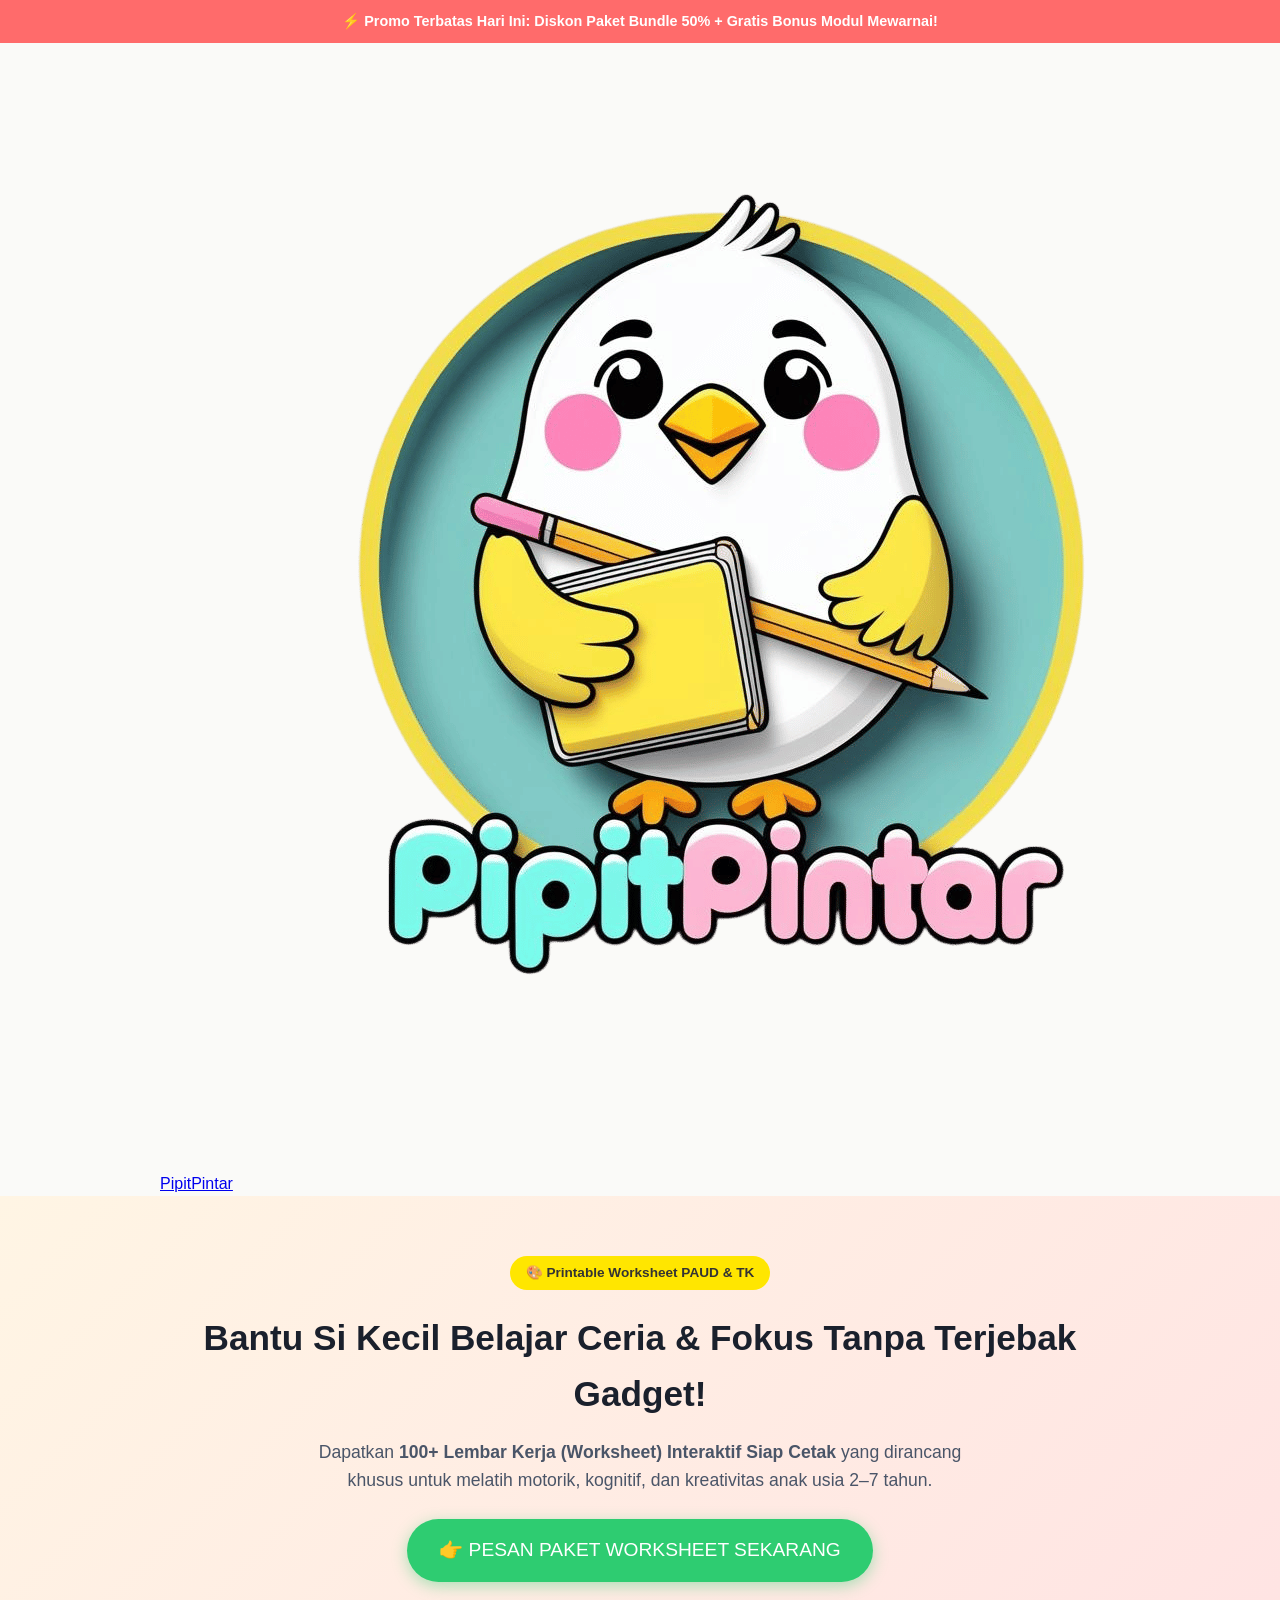
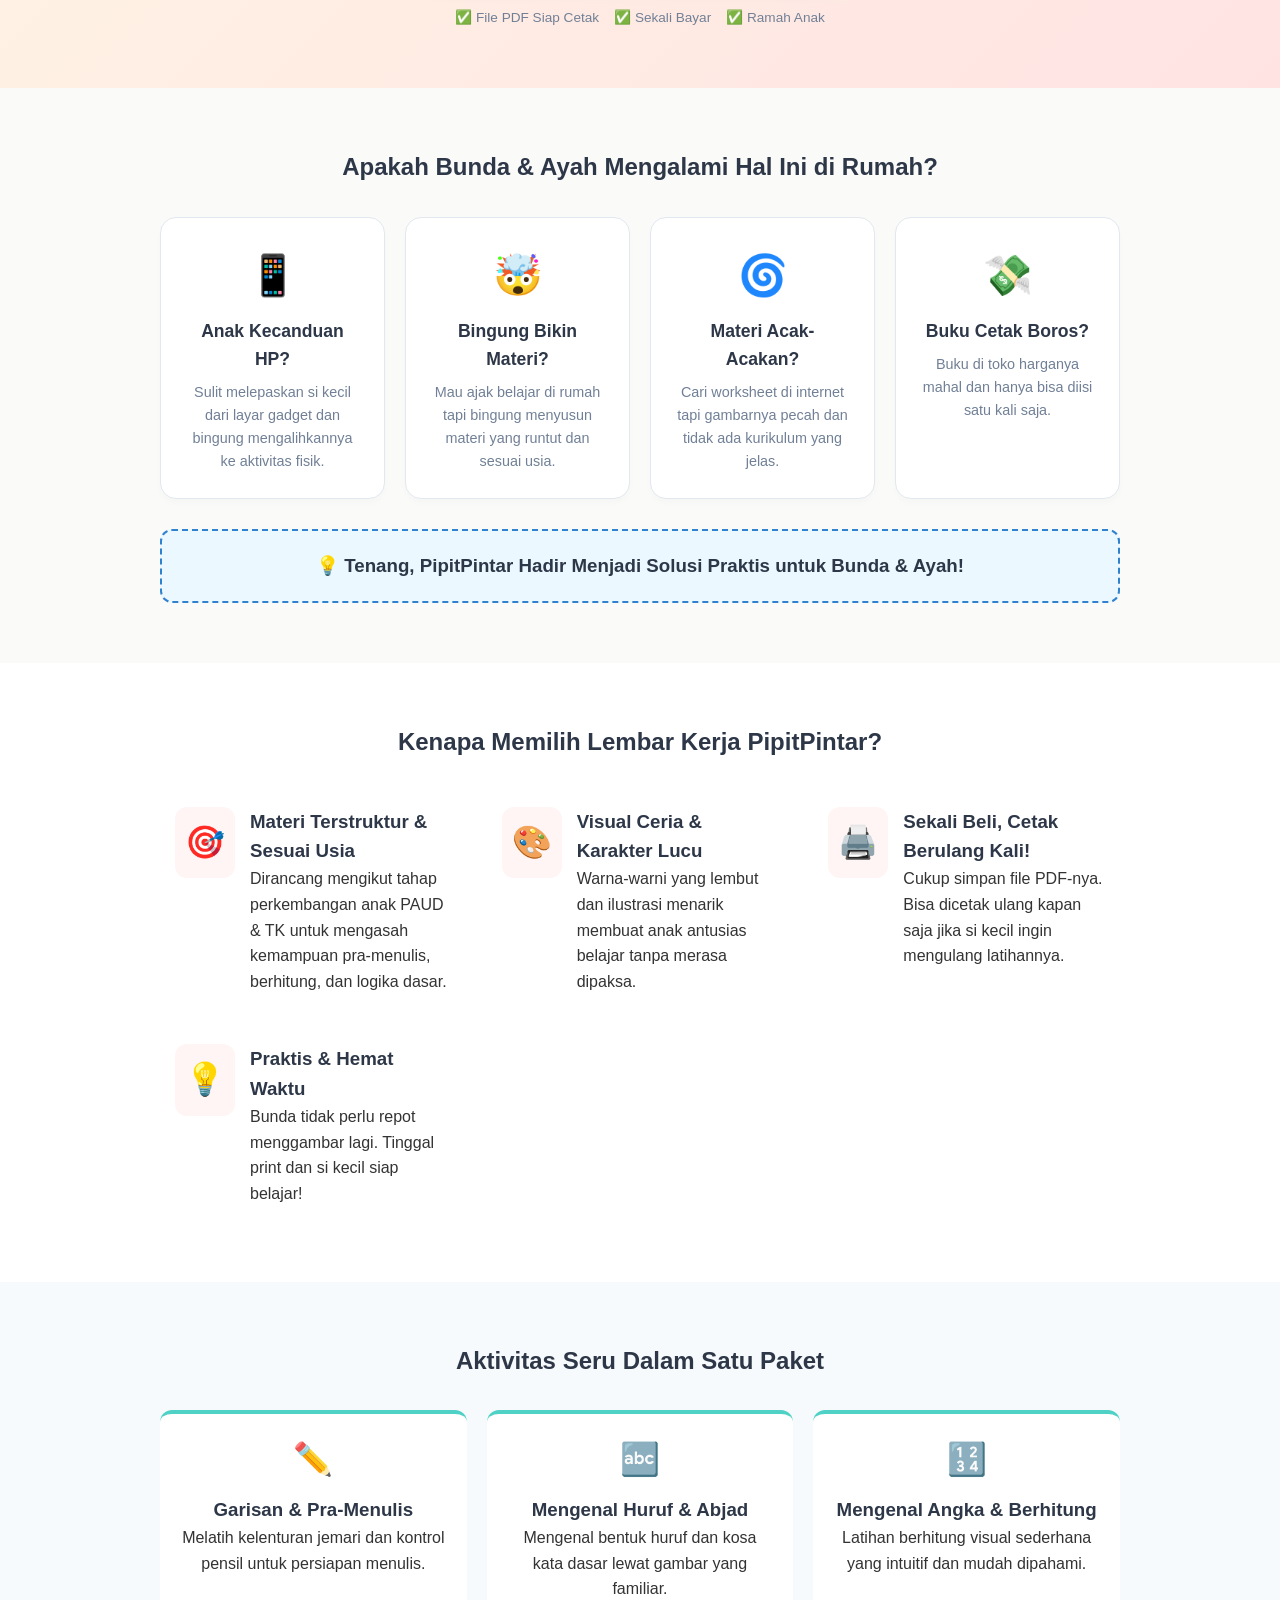
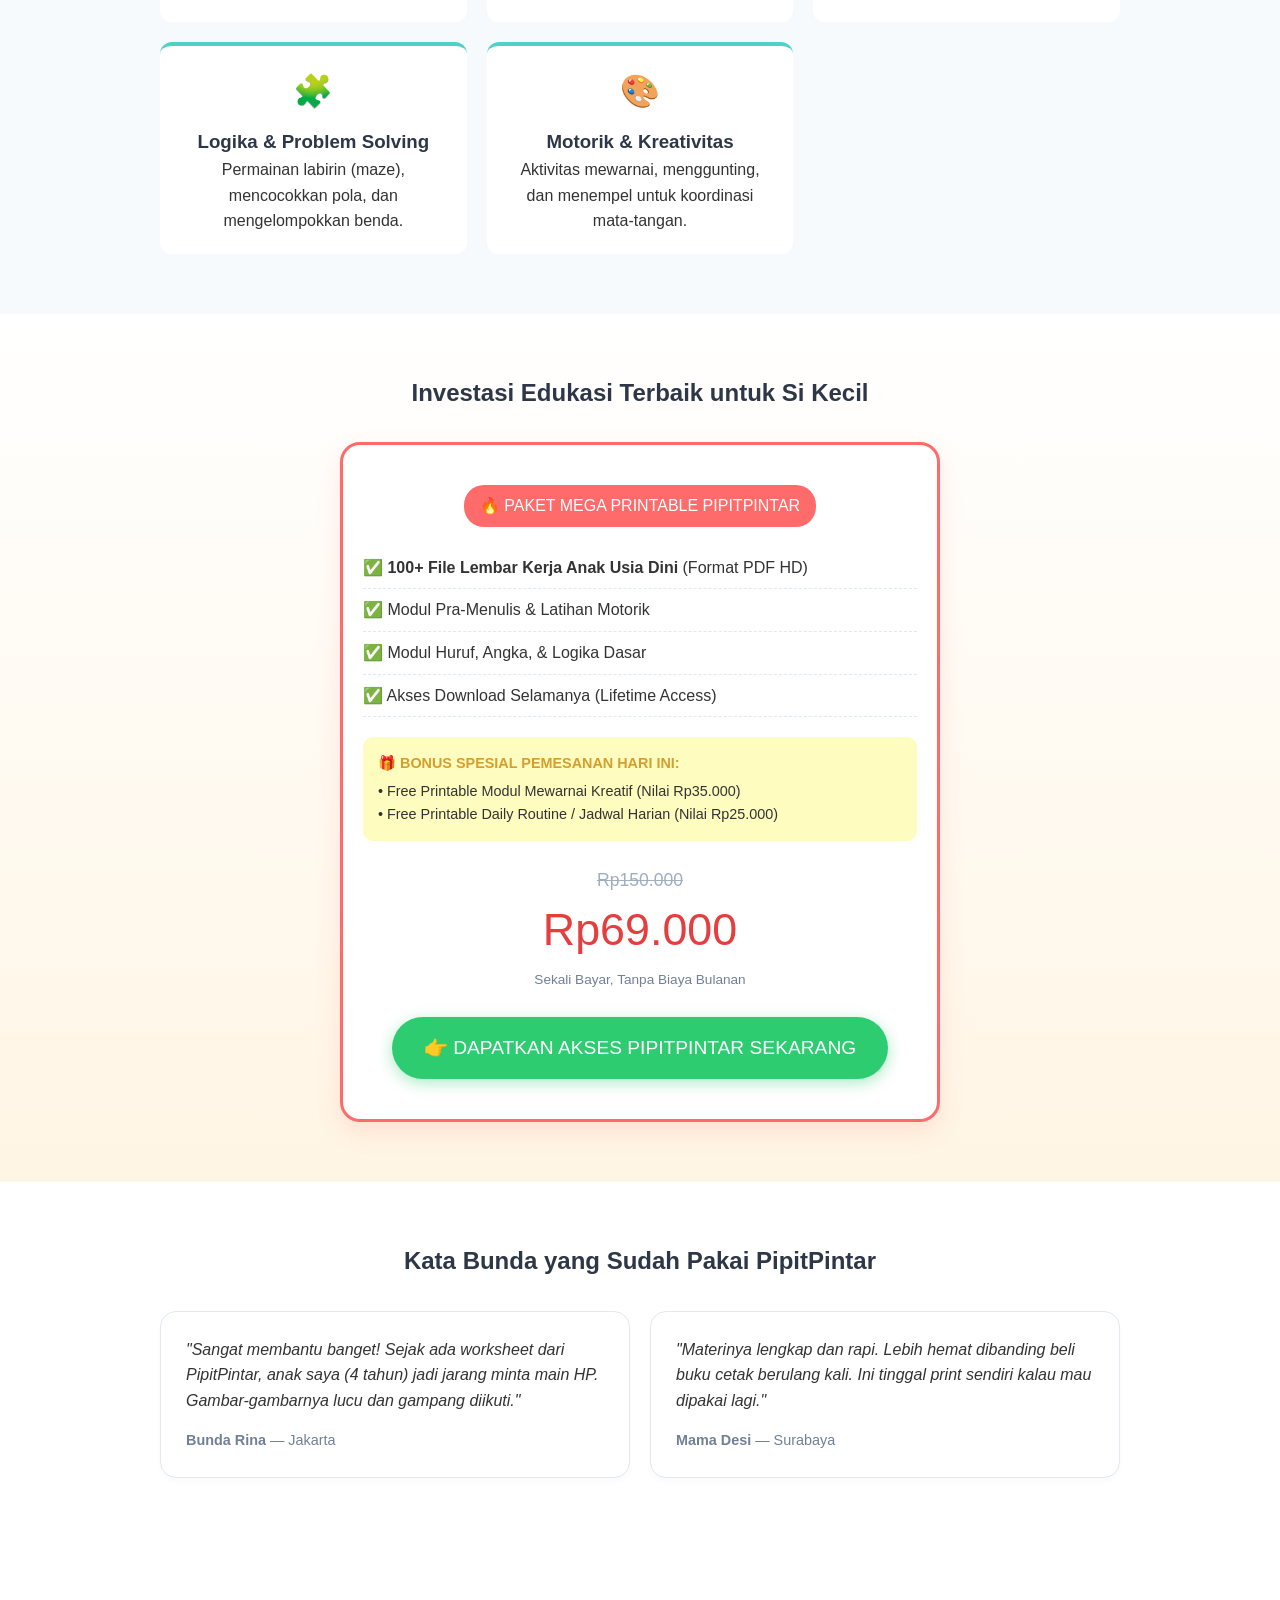
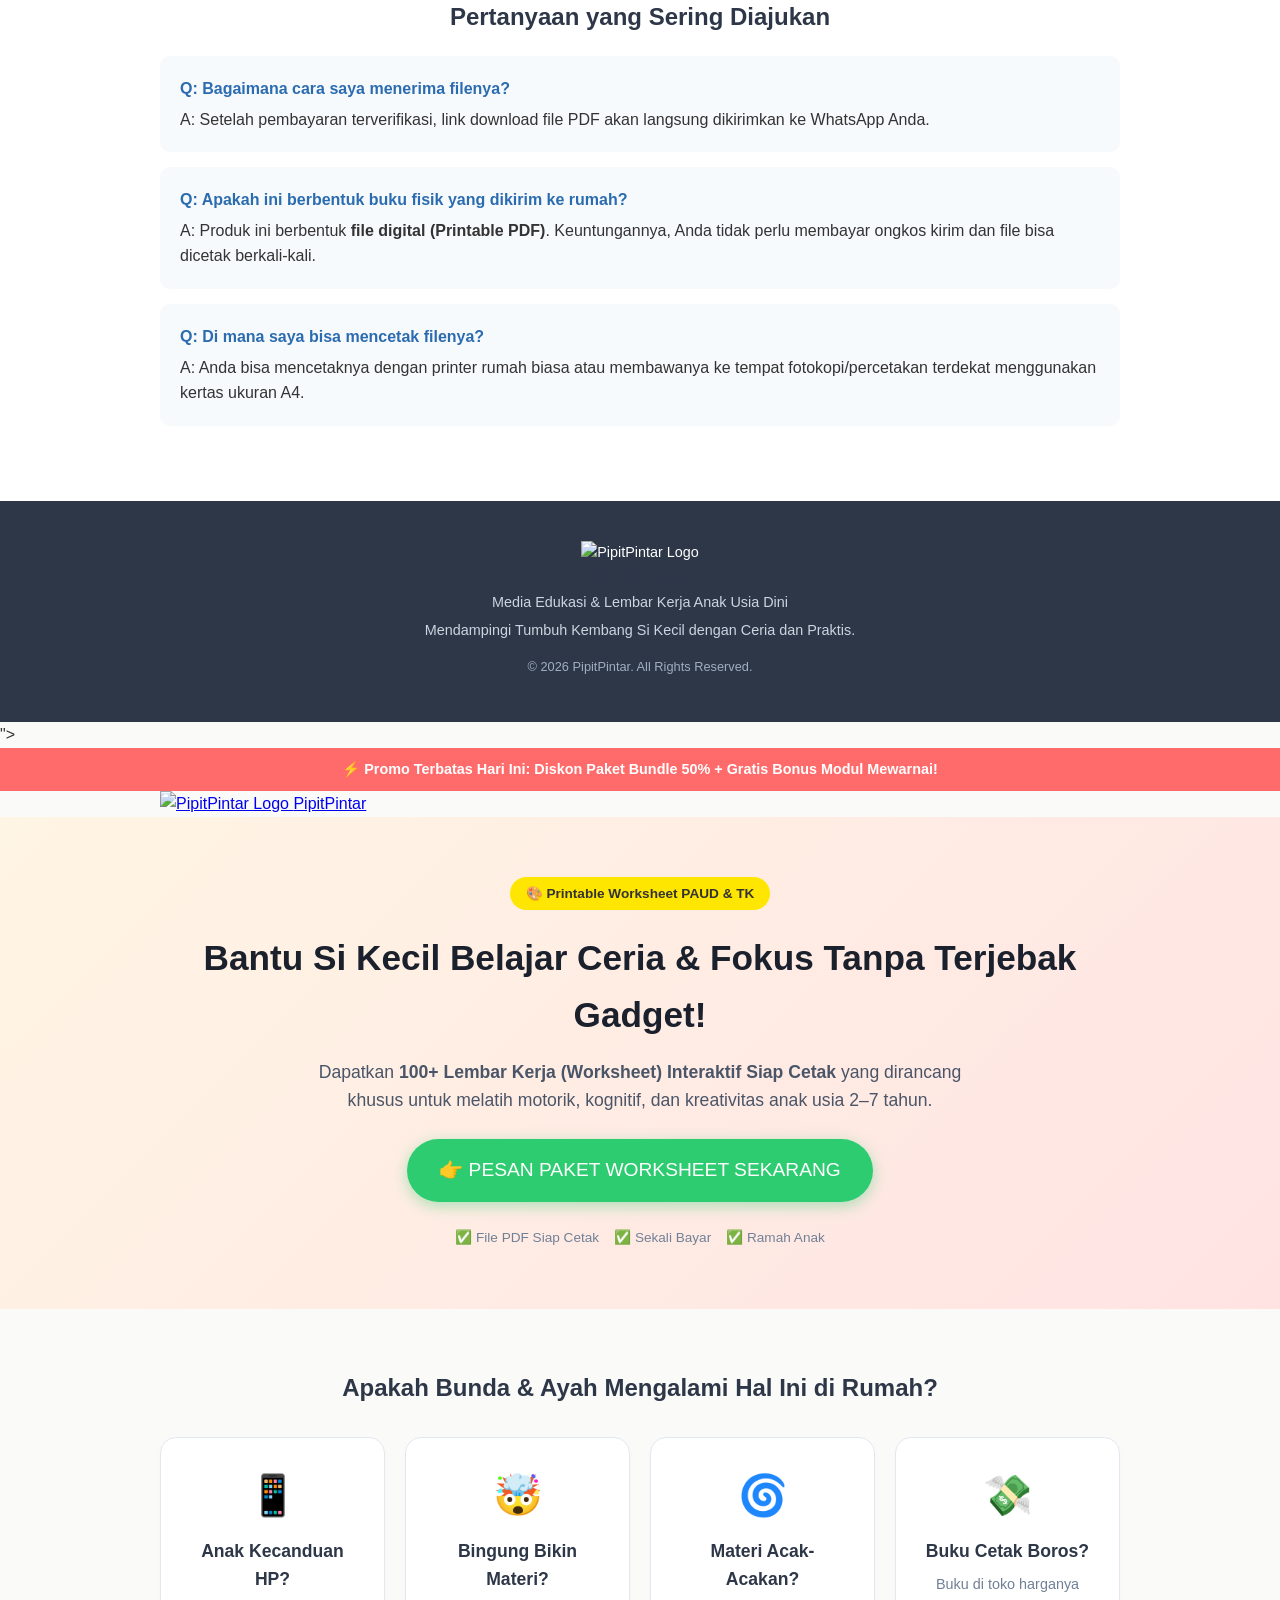
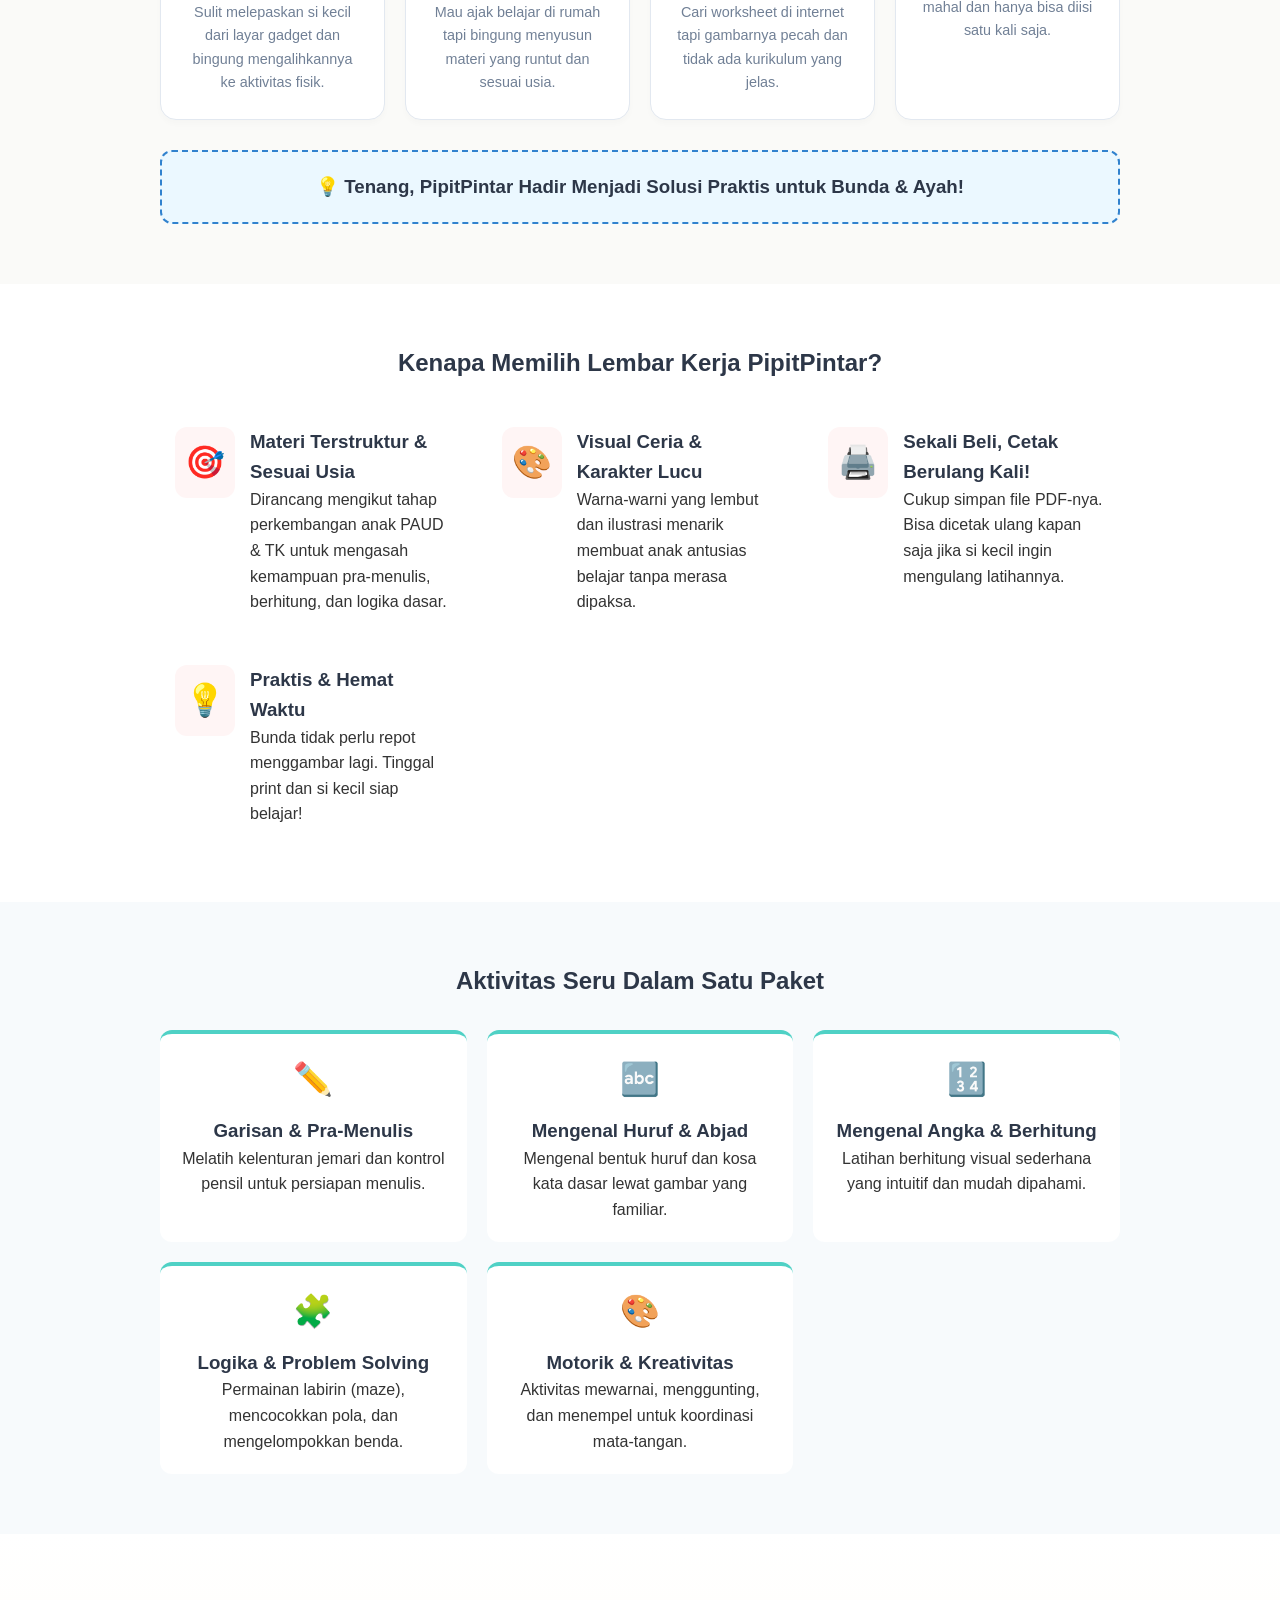
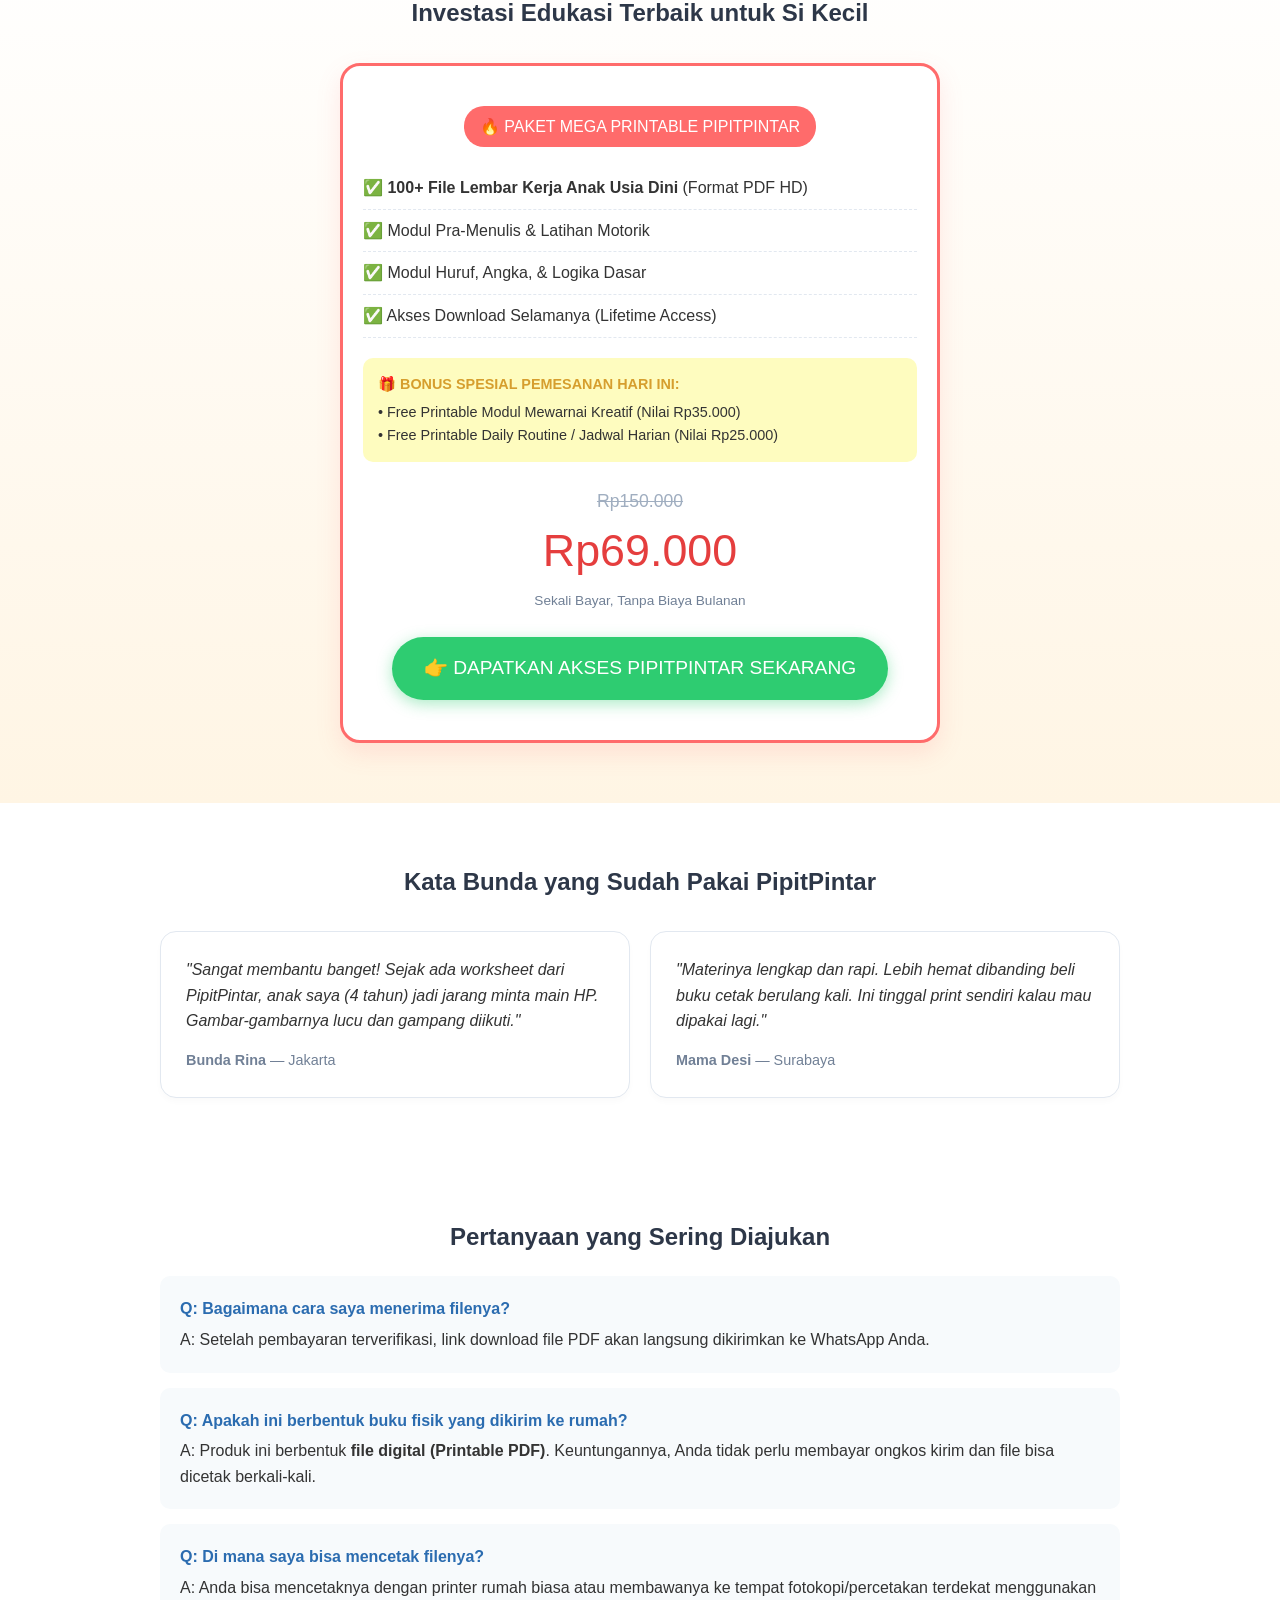
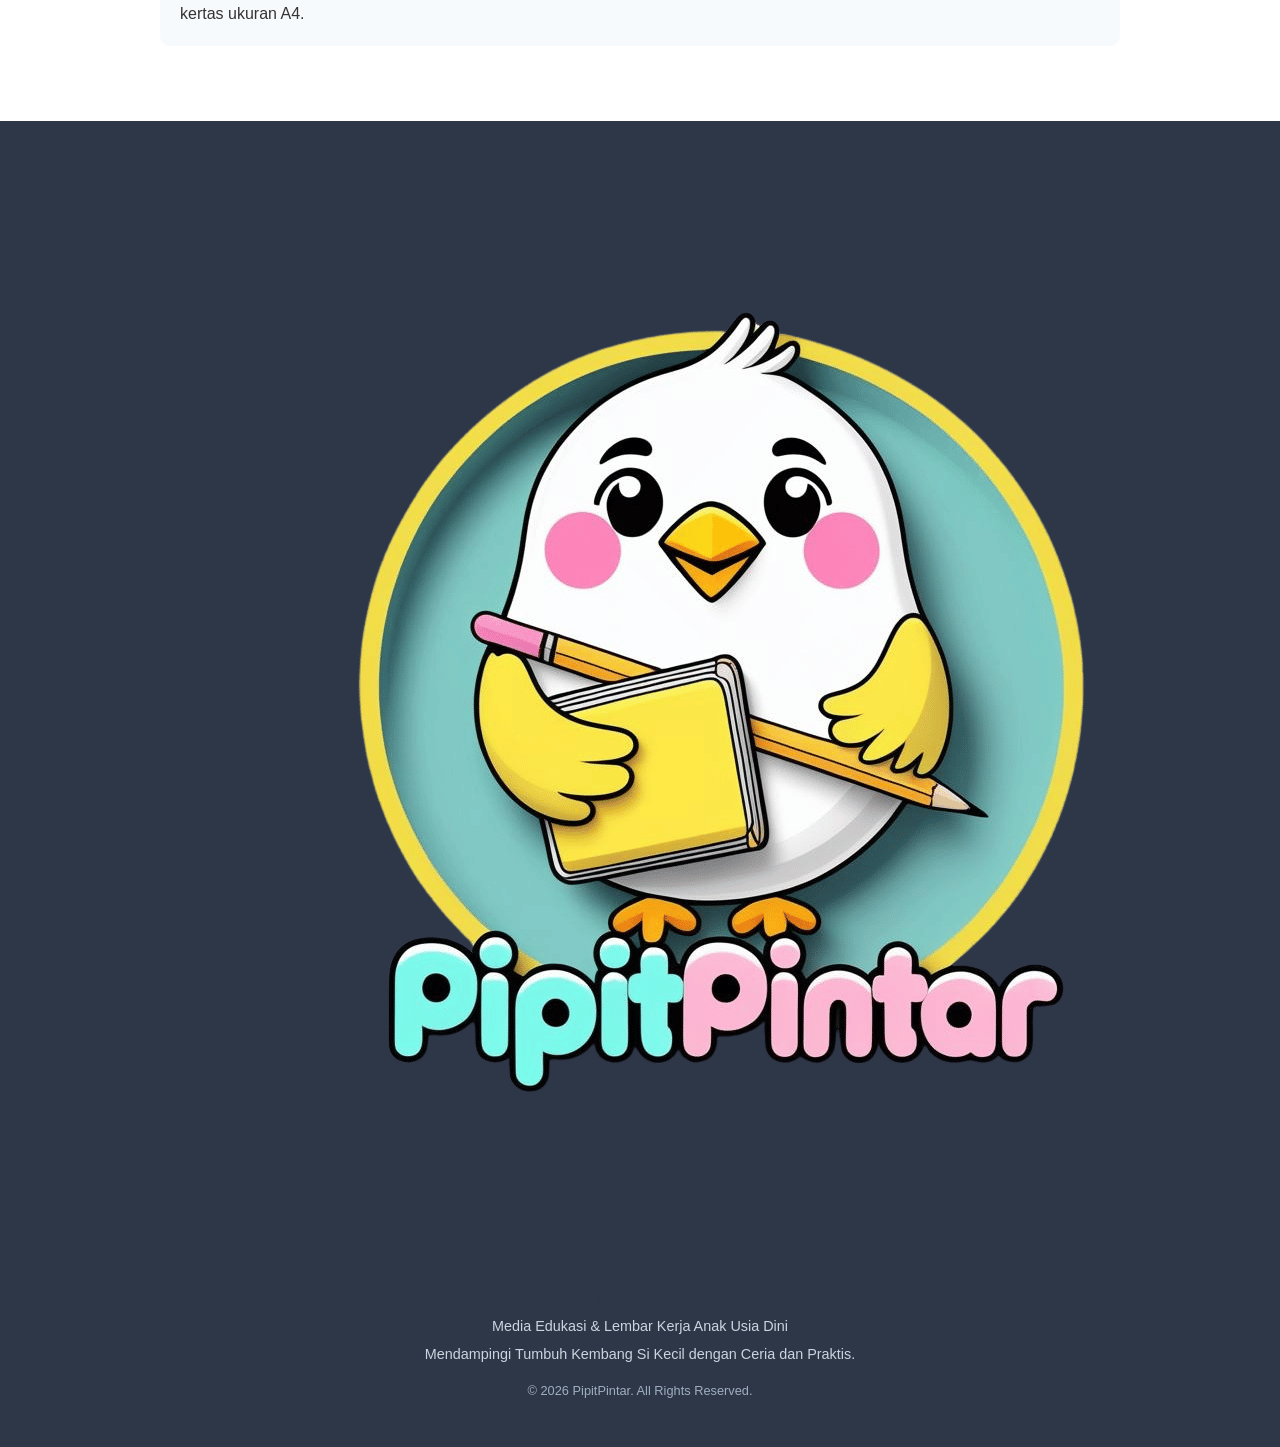
==== commit 4b4bc0d8: "Update index.html" ====
--- a/index.html
+++ b/index.html
@@ -4,7 +4,20 @@
     <meta charset="UTF-8">
     <meta name="viewport" content="width=device-width, initial-scale=1.0">
     <title>PipitPintar - Media Edukasi & Worksheet Anak Usia Dini</title>
+    
+    <!-- Favicon -->
+    <link rel="icon" type="image/png" href="<!DOCTYPE html>
+<html lang="id">
+<head>
+    <meta charset="UTF-8">
+    <meta name="viewport" content="width=device-width, initial-scale=1.0">
+    <title>PipitPintar - Media Edukasi & Worksheet Anak Usia Dini</title>
+    
+    <!-- Favicon -->
+    <link rel="icon" type="image/png" href="Logo Pipitpintar.png">
+    
     <link rel="stylesheet" href="style.css">
+    
     <!-- Google Fonts -->
     <link rel="preconnect" href="https://fonts.googleapis.com">
     <link rel="preconnect" href="https://fonts.gstatic.com" crossorigin>
@@ -16,6 +29,16 @@
     <div class="announcement-bar">
         ⚡ Promo Terbatas Hari Ini: Diskon Paket Bundle 50% + Gratis Bonus Modul Mewarnai!
     </div>
+
+    <!-- Header Navbar dengan Logo -->
+    <nav class="navbar">
+        <div class="container navbar-container">
+            <a href="#" class="brand-logo">
+                <img src="Logo Pipitpintar.png" alt="PipitPintar Logo">
+                <span>PipitPintar</span>
+            </a>
+        </div>
+    </nav>
 
     <!-- Hero Section -->
     <header class="hero">
@@ -202,14 +225,243 @@
         </div>
     </section>
 
-    <!-- Footer -->
+    <!-- Footer dengan Logo -->
     <footer>
         <div class="container">
-            <p><strong>PipitPintar</strong> — Media Edukasi & Lembar Kerja Anak Usia Dini</p>
+            <div class="footer-brand">
+                <img src="logo.png" alt="PipitPintar Logo" class="footer-logo">
+                <h3>PipitPintar</h3>
+            </div>
+            <p>Media Edukasi & Lembar Kerja Anak Usia Dini</p>
             <p>Mendampingi Tumbuh Kembang Si Kecil dengan Ceria dan Praktis.</p>
             <p class="copyright">© 2026 PipitPintar. All Rights Reserved.</p>
         </div>
     </footer>
 
 </body>
+</html>">
+    
+    <link rel="stylesheet" href="style.css">
+    
+    <!-- Google Fonts -->
+    <link rel="preconnect" href="https://fonts.googleapis.com">
+    <link rel="preconnect" href="https://fonts.gstatic.com" crossorigin>
+    <link href="https://fonts.googleapis.com/css2?family=Fredoka:wght@400;600;700&family=Quicksand:wght@500;600;700&display=swap" rel="stylesheet">
+</head>
+<body>
+
+    <!-- Announcement Bar -->
+    <div class="announcement-bar">
+        ⚡ Promo Terbatas Hari Ini: Diskon Paket Bundle 50% + Gratis Bonus Modul Mewarnai!
+    </div>
+
+    <!-- Header Navbar dengan Logo -->
+    <nav class="navbar">
+        <div class="container navbar-container">
+            <a href="#" class="brand-logo">
+                <img src="logo.png" alt="PipitPintar Logo">
+                <span>PipitPintar</span>
+            </a>
+        </div>
+    </nav>
+
+    <!-- Hero Section -->
+    <header class="hero">
+        <div class="container hero-content">
+            <div class="badge">🎨 Printable Worksheet PAUD & TK</div>
+            <h1>Bantu Si Kecil Belajar Ceria & Fokus Tanpa Terjebak Gadget!</h1>
+            <p>Dapatkan <strong>100+ Lembar Kerja (Worksheet) Interaktif Siap Cetak</strong> yang dirancang khusus untuk melatih motorik, kognitif, dan kreativitas anak usia 2–7 tahun.</p>
+            <a href="https://wa.me/628XXXXXXXXXX?text=Halo%20PipitPintar,%20saya%20mau%20pesan%20Paket%20Worksheet%20Edukatif" class="cta-button">👉 PESAN PAKET WORKSHEET SEKARANG</a>
+            <div class="hero-trust">
+                <span>✅ File PDF Siap Cetak</span>
+                <span>✅ Sekali Bayar</span>
+                <span>✅ Ramah Anak</span>
+            </div>
+        </div>
+    </header>
+
+    <!-- Problem Section -->
+    <section class="problem-section">
+        <div class="container">
+            <h2>Apakah Bunda & Ayah Mengalami Hal Ini di Rumah?</h2>
+            <div class="grid grid-4">
+                <div class="card problem-card">
+                    <div class="icon">📱</div>
+                    <h3>Anak Kecanduan HP?</h3>
+                    <p>Sulit melepaskan si kecil dari layar gadget dan bingung mengalihkannya ke aktivitas fisik.</p>
+                </div>
+                <div class="card problem-card">
+                    <div class="icon">🤯</div>
+                    <h3>Bingung Bikin Materi?</h3>
+                    <p>Mau ajak belajar di rumah tapi bingung menyusun materi yang runtut dan sesuai usia.</p>
+                </div>
+                <div class="card problem-card">
+                    <div class="icon">🌀</div>
+                    <h3>Materi Acak-Acakan?</h3>
+                    <p>Cari worksheet di internet tapi gambarnya pecah dan tidak ada kurikulum yang jelas.</p>
+                </div>
+                <div class="card problem-card">
+                    <div class="icon">💸</div>
+                    <h3>Buku Cetak Boros?</h3>
+                    <p>Buku di toko harganya mahal dan hanya bisa diisi satu kali saja.</p>
+                </div>
+            </div>
+            <div class="solution-banner">
+                <h3>💡 Tenang, PipitPintar Hadir Menjadi Solusi Praktis untuk Bunda & Ayah!</h3>
+            </div>
+        </div>
+    </section>
+
+    <!-- Benefit Section -->
+    <section class="benefit-section">
+        <div class="container">
+            <h2>Kenapa Memilih Lembar Kerja PipitPintar?</h2>
+            <div class="grid grid-2">
+                <div class="benefit-item">
+                    <div class="benefit-icon">🎯</div>
+                    <div>
+                        <h3>Materi Terstruktur & Sesuai Usia</h3>
+                        <p>Dirancang mengikut tahap perkembangan anak PAUD & TK untuk mengasah kemampuan pra-menulis, berhitung, dan logika dasar.</p>
+                    </div>
+                </div>
+                <div class="benefit-item">
+                    <div class="benefit-icon">🎨</div>
+                    <div>
+                        <h3>Visual Ceria & Karakter Lucu</h3>
+                        <p>Warna-warni yang lembut dan ilustrasi menarik membuat anak antusias belajar tanpa merasa dipaksa.</p>
+                    </div>
+                </div>
+                <div class="benefit-item">
+                    <div class="benefit-icon">🖨️</div>
+                    <div>
+                        <h3>Sekali Beli, Cetak Berulang Kali!</h3>
+                        <p>Cukup simpan file PDF-nya. Bisa dicetak ulang kapan saja jika si kecil ingin mengulang latihannya.</p>
+                    </div>
+                </div>
+                <div class="benefit-item">
+                    <div class="benefit-icon">💡</div>
+                    <div>
+                        <h3>Praktis & Hemat Waktu</h3>
+                        <p>Bunda tidak perlu repot menggambar lagi. Tinggal print dan si kecil siap belajar!</p>
+                    </div>
+                </div>
+            </div>
+        </div>
+    </section>
+
+    <!-- Showcase Section -->
+    <section class="showcase-section">
+        <div class="container">
+            <h2>Aktivitas Seru Dalam Satu Paket</h2>
+            <div class="grid grid-3">
+                <div class="showcase-card">
+                    <div class="showcase-icon">✏️</div>
+                    <h3>Garisan & Pra-Menulis</h3>
+                    <p>Melatih kelenturan jemari dan kontrol pensil untuk persiapan menulis.</p>
+                </div>
+                <div class="showcase-card">
+                    <div class="showcase-icon">🔤</div>
+                    <h3>Mengenal Huruf & Abjad</h3>
+                    <p>Mengenal bentuk huruf dan kosa kata dasar lewat gambar yang familiar.</p>
+                </div>
+                <div class="showcase-card">
+                    <div class="showcase-icon">🔢</div>
+                    <h3>Mengenal Angka & Berhitung</h3>
+                    <p>Latihan berhitung visual sederhana yang intuitif dan mudah dipahami.</p>
+                </div>
+                <div class="showcase-card">
+                    <div class="showcase-icon">🧩</div>
+                    <h3>Logika & Problem Solving</h3>
+                    <p>Permainan labirin (maze), mencocokkan pola, dan mengelompokkan benda.</p>
+                </div>
+                <div class="showcase-card">
+                    <div class="showcase-icon">🎨</div>
+                    <h3>Motorik & Kreativitas</h3>
+                    <p>Aktivitas mewarnai, menggunting, dan menempel untuk koordinasi mata-tangan.</p>
+                </div>
+            </div>
+        </div>
+    </section>
+
+    <!-- Pricing Section -->
+    <section class="pricing-section">
+        <div class="container">
+            <h2>Investasi Edukasi Terbaik untuk Si Kecil</h2>
+            <div class="pricing-card">
+                <div class="pricing-badge">🔥 PAKET MEGA PRINTABLE PIPITPINTAR</div>
+                <ul class="pricing-features">
+                    <li>✅ <strong>100+ File Lembar Kerja Anak Usia Dini</strong> (Format PDF HD)</li>
+                    <li>✅ Modul Pra-Menulis & Latihan Motorik</li>
+                    <li>✅ Modul Huruf, Angka, & Logika Dasar</li>
+                    <li>✅ Akses Download Selamanya (Lifetime Access)</li>
+                </ul>
+                <div class="bonus-box">
+                    <h4>🎁 BONUS SPESIAL PEMESANAN HARI INI:</h4>
+                    <p>• Free Printable Modul Mewarnai Kreatif (Nilai Rp35.000)</p>
+                    <p>• Free Printable Daily Routine / Jadwal Harian (Nilai Rp25.000)</p>
+                </div>
+                <div class="price-box">
+                    <span class="old-price">Rp150.000</span>
+                    <span class="new-price">Rp69.000</span>
+                    <span class="price-sub">Sekali Bayar, Tanpa Biaya Bulanan</span>
+                </div>
+                <a href="https://wa.me/628XXXXXXXXXX?text=Halo%20PipitPintar,%20saya%20mau%20pesan%20Paket%20Mega%20Printable%20Promo" class="cta-button pulse">👉 DAPATKAN AKSES PIPITPINTAR SEKARANG</a>
+            </div>
+        </div>
+    </section>
+
+    <!-- Testimonial Section -->
+    <section class="testimonial-section">
+        <div class="container">
+            <h2>Kata Bunda yang Sudah Pakai PipitPintar</h2>
+            <div class="grid grid-2">
+                <div class="card testimonial-card">
+                    <p>"Sangat membantu banget! Sejak ada worksheet dari PipitPintar, anak saya (4 tahun) jadi jarang minta main HP. Gambar-gambarnya lucu dan gampang diikuti."</p>
+                    <div class="author">
+                        <strong>Bunda Rina</strong> — Jakarta
+                    </div>
+                </div>
+                <div class="card testimonial-card">
+                    <p>"Materinya lengkap dan rapi. Lebih hemat dibanding beli buku cetak berulang kali. Ini tinggal print sendiri kalau mau dipakai lagi."</p>
+                    <div class="author">
+                        <strong>Mama Desi</strong> — Surabaya
+                    </div>
+                </div>
+            </div>
+        </div>
+    </section>
+
+    <!-- FAQ Section -->
+    <section class="faq-section">
+        <div class="container">
+            <h2>Pertanyaan yang Sering Diajukan</h2>
+            <div class="faq-item">
+                <h4>Q: Bagaimana cara saya menerima filenya?</h4>
+                <p>A: Setelah pembayaran terverifikasi, link download file PDF akan langsung dikirimkan ke WhatsApp Anda.</p>
+            </div>
+            <div class="faq-item">
+                <h4>Q: Apakah ini berbentuk buku fisik yang dikirim ke rumah?</h4>
+                <p>A: Produk ini berbentuk <strong>file digital (Printable PDF)</strong>. Keuntungannya, Anda tidak perlu membayar ongkos kirim dan file bisa dicetak berkali-kali.</p>
+            </div>
+            <div class="faq-item">
+                <h4>Q: Di mana saya bisa mencetak filenya?</h4>
+                <p>A: Anda bisa mencetaknya dengan printer rumah biasa atau membawanya ke tempat fotokopi/percetakan terdekat menggunakan kertas ukuran A4.</p>
+            </div>
+        </div>
+    </section>
+
+    <!-- Footer dengan Logo -->
+    <footer>
+        <div class="container">
+            <div class="footer-brand">
+                <img src="Logo Pipitpintar.png" alt="PipitPintar Logo" class="footer-logo">
+                <h3>PipitPintar</h3>
+            </div>
+            <p>Media Edukasi & Lembar Kerja Anak Usia Dini</p>
+            <p>Mendampingi Tumbuh Kembang Si Kecil dengan Ceria dan Praktis.</p>
+            <p class="copyright">© 2026 PipitPintar. All Rights Reserved.</p>
+        </div>
+    </footer>
+
+</body>
 </html>
--- a/style.css
+++ b/style.css
@@ -0,0 +1,274 @@
+/* Reset CSS & Font Settings */
+* {
+    margin: 0;
+    padding: 0;
+    box-sizing: border-box;
+}
+
+body {
+    font-family: 'Quicksand', sans-serif;
+    color: #333333;
+    background-color: #FAFAF8;
+    line-height: 1.6;
+}
+
+h1, h2, h3, h4 {
+    font-family: 'Fredoka', sans-serif;
+    color: #2D3748;
+}
+
+.container {
+    max-width: 1000px;
+    margin: 0 auto;
+    padding: 0 20px;
+}
+
+/* Announcement Bar */
+.announcement-bar {
+    background-color: #FF6B6B;
+    color: #FFFFFF;
+    text-align: center;
+    padding: 10px;
+    font-size: 0.9rem;
+    font-weight: 700;
+}
+
+/* Hero Section */
+.hero {
+    background: linear-gradient(135deg, #FFF5E4 0%, #FFE3E3 100%);
+    padding: 60px 0;
+    text-align: center;
+}
+
+.badge {
+    display: inline-block;
+    background-color: #FFE600;
+    color: #333;
+    padding: 6px 16px;
+    border-radius: 20px;
+    font-weight: 700;
+    font-size: 0.85rem;
+    margin-bottom: 20px;
+}
+
+.hero h1 {
+    font-size: 2.2rem;
+    margin-bottom: 15px;
+    color: #1A202C;
+}
+
+.hero p {
+    font-size: 1.1rem;
+    max-width: 700px;
+    margin: 0 auto 25px auto;
+    color: #4A5568;
+}
+
+.cta-button {
+    display: inline-block;
+    background-color: #2ECC71;
+    color: white;
+    font-family: 'Fredoka', sans-serif;
+    font-size: 1.2rem;
+    padding: 16px 32px;
+    border-radius: 50px;
+    text-decoration: none;
+    box-shadow: 0 4px 15px rgba(46, 204, 113, 0.4);
+    transition: transform 0.2s, background-color 0.2s;
+}
+
+.cta-button:hover {
+    background-color: #27AE60;
+    transform: translateY(-2px);
+}
+
+.hero-trust {
+    margin-top: 25px;
+    font-size: 0.85rem;
+    color: #718096;
+    display: flex;
+    justify-content: center;
+    gap: 15px;
+    flex-wrap: wrap;
+}
+
+/* Grids Layout */
+.grid {
+    display: grid;
+    gap: 20px;
+    margin-top: 30px;
+}
+
+.grid-2 { grid-template-columns: repeat(auto-fit, minmax(280px, 1fr)); }
+.grid-3 { grid-template-columns: repeat(auto-fit, minmax(250px, 1fr)); }
+.grid-4 { grid-template-columns: repeat(auto-fit, minmax(200px, 1fr)); }
+
+/* Card Styles */
+.card {
+    background: white;
+    padding: 25px;
+    border-radius: 16px;
+    border: 1px solid #E2E8F0;
+    box-shadow: 0 4px 6px rgba(0, 0, 0, 0.02);
+}
+
+/* Problem Section */
+.problem-section {
+    padding: 60px 0;
+    text-align: center;
+}
+
+.problem-card .icon { font-size: 2.5rem; margin-bottom: 10px; }
+.problem-card h3 { font-size: 1.1rem; margin-bottom: 8px; }
+.problem-card p { font-size: 0.9rem; color: #718096; }
+
+.solution-banner {
+    background-color: #EBF8FF;
+    border: 2px dashed #3182CE;
+    padding: 20px;
+    border-radius: 12px;
+    margin-top: 30px;
+    color: #2B6CB0;
+}
+
+/* Benefit Section */
+.benefit-section {
+    background-color: #FFFFFF;
+    padding: 60px 0;
+}
+
+.benefit-section h2 { text-align: center; margin-bottom: 10px; }
+
+.benefit-item {
+    display: flex;
+    gap: 15px;
+    align-items: flex-start;
+    padding: 15px;
+}
+
+.benefit-icon {
+    font-size: 2rem;
+    background: #FFF5F5;
+    padding: 10px;
+    border-radius: 12px;
+}
+
+/* Showcase Section */
+.showcase-section {
+    padding: 60px 0;
+    text-align: center;
+    background-color: #F7FAFC;
+}
+
+.showcase-card {
+    background: white;
+    padding: 20px;
+    border-radius: 12px;
+    border-top: 4px solid #4FD1C5;
+}
+
+.showcase-icon { font-size: 2rem; margin-bottom: 10px; }
+
+/* Pricing Section */
+.pricing-section {
+    padding: 60px 0;
+    text-align: center;
+    background: linear-gradient(180deg, #FFFFFF 0%, #FFF5E4 100%);
+}
+
+.pricing-card {
+    background: white;
+    border: 3px solid #FF6B6B;
+    border-radius: 20px;
+    padding: 40px 20px;
+    max-width: 600px;
+    margin: 30px auto 0 auto;
+    box-shadow: 0 10px 25px rgba(255, 107, 107, 0.15);
+}
+
+.pricing-badge {
+    background-color: #FF6B6B;
+    color: white;
+    font-family: 'Fredoka', sans-serif;
+    padding: 8px 16px;
+    border-radius: 20px;
+    font-size: 1rem;
+    display: inline-block;
+    margin-bottom: 20px;
+}
+
+.pricing-features {
+    list-style: none;
+    text-align: left;
+    margin-bottom: 20px;
+}
+
+.pricing-features li {
+    padding: 8px 0;
+    border-bottom: 1px dashed #E2E8F0;
+}
+
+.bonus-box {
+    background-color: #FEFCBF;
+    padding: 15px;
+    border-radius: 10px;
+    text-align: left;
+    margin-bottom: 25px;
+    font-size: 0.9rem;
+}
+
+.bonus-box h4 { color: #D69E2E; margin-bottom: 5px; }
+
+.price-box { margin-bottom: 25px; }
+.old-price { text-decoration: line-through; color: #A0AEC0; font-size: 1.1rem; }
+.new-price { font-size: 2.8rem; font-family: 'Fredoka', sans-serif; color: #E53E3E; display: block; }
+.price-sub { font-size: 0.85rem; color: #718096; }
+
+/* Testimonial & FAQ */
+.testimonial-section, .faq-section {
+    padding: 60px 0;
+    background: white;
+}
+
+.testimonial-section h2, .faq-section h2 { text-align: center; margin-bottom: 20px; }
+
+.testimonial-card p { font-style: italic; margin-bottom: 15px; }
+.testimonial-card .author { font-size: 0.9rem; color: #718096; }
+
+.faq-item {
+    background: #F7FAFC;
+    padding: 20px;
+    border-radius: 10px;
+    margin-bottom: 15px;
+}
+
+.faq-item h4 { margin-bottom: 5px; color: #2B6CB0; }
+
+/* Footer */
+footer {
+    background-color: #2D3748;
+    color: white;
+    text-align: center;
+    padding: 40px 0;
+    font-size: 0.9rem;
+}
+
+footer p { margin-bottom: 5px; color: #CBD5E0; }
+.copyright { font-size: 0.8rem; color: #A0AEC0; margin-top: 15px; }
+
+/* Pulse Animation */
+.pulse {
+    animation: pulse-animation 2s infinite;
+}
+
+@keyframes pulse-animation {
+    0% { box-shadow: 0 0 0 0 rgba(46, 204, 113, 0.7); }
+    70% { box-shadow: 0 0 0 15px rgba(46, 204, 113, 0); }
+    100% { box-shadow: 0 0 0 0 rgba(46, 204, 113, 0); }
+}
+
+/* Responsive Styles */
+@media (max-width: 768px) {
+    .hero h1 { font-size: 1.7rem; }
+    .cta-button { width: 100%; padding: 14px 10px; font-size: 1rem; }
+}
--- a/style.css
+++ b/style.css
@@ -0,0 +1,274 @@
+/* Reset CSS & Font Settings */
+* {
+    margin: 0;
+    padding: 0;
+    box-sizing: border-box;
+}
+
+body {
+    font-family: 'Quicksand', sans-serif;
+    color: #333333;
+    background-color: #FAFAF8;
+    line-height: 1.6;
+}
+
+h1, h2, h3, h4 {
+    font-family: 'Fredoka', sans-serif;
+    color: #2D3748;
+}
+
+.container {
+    max-width: 1000px;
+    margin: 0 auto;
+    padding: 0 20px;
+}
+
+/* Announcement Bar */
+.announcement-bar {
+    background-color: #FF6B6B;
+    color: #FFFFFF;
+    text-align: center;
+    padding: 10px;
+    font-size: 0.9rem;
+    font-weight: 700;
+}
+
+/* Hero Section */
+.hero {
+    background: linear-gradient(135deg, #FFF5E4 0%, #FFE3E3 100%);
+    padding: 60px 0;
+    text-align: center;
+}
+
+.badge {
+    display: inline-block;
+    background-color: #FFE600;
+    color: #333;
+    padding: 6px 16px;
+    border-radius: 20px;
+    font-weight: 700;
+    font-size: 0.85rem;
+    margin-bottom: 20px;
+}
+
+.hero h1 {
+    font-size: 2.2rem;
+    margin-bottom: 15px;
+    color: #1A202C;
+}
+
+.hero p {
+    font-size: 1.1rem;
+    max-width: 700px;
+    margin: 0 auto 25px auto;
+    color: #4A5568;
+}
+
+.cta-button {
+    display: inline-block;
+    background-color: #2ECC71;
+    color: white;
+    font-family: 'Fredoka', sans-serif;
+    font-size: 1.2rem;
+    padding: 16px 32px;
+    border-radius: 50px;
+    text-decoration: none;
+    box-shadow: 0 4px 15px rgba(46, 204, 113, 0.4);
+    transition: transform 0.2s, background-color 0.2s;
+}
+
+.cta-button:hover {
+    background-color: #27AE60;
+    transform: translateY(-2px);
+}
+
+.hero-trust {
+    margin-top: 25px;
+    font-size: 0.85rem;
+    color: #718096;
+    display: flex;
+    justify-content: center;
+    gap: 15px;
+    flex-wrap: wrap;
+}
+
+/* Grids Layout */
+.grid {
+    display: grid;
+    gap: 20px;
+    margin-top: 30px;
+}
+
+.grid-2 { grid-template-columns: repeat(auto-fit, minmax(280px, 1fr)); }
+.grid-3 { grid-template-columns: repeat(auto-fit, minmax(250px, 1fr)); }
+.grid-4 { grid-template-columns: repeat(auto-fit, minmax(200px, 1fr)); }
+
+/* Card Styles */
+.card {
+    background: white;
+    padding: 25px;
+    border-radius: 16px;
+    border: 1px solid #E2E8F0;
+    box-shadow: 0 4px 6px rgba(0, 0, 0, 0.02);
+}
+
+/* Problem Section */
+.problem-section {
+    padding: 60px 0;
+    text-align: center;
+}
+
+.problem-card .icon { font-size: 2.5rem; margin-bottom: 10px; }
+.problem-card h3 { font-size: 1.1rem; margin-bottom: 8px; }
+.problem-card p { font-size: 0.9rem; color: #718096; }
+
+.solution-banner {
+    background-color: #EBF8FF;
+    border: 2px dashed #3182CE;
+    padding: 20px;
+    border-radius: 12px;
+    margin-top: 30px;
+    color: #2B6CB0;
+}
+
+/* Benefit Section */
+.benefit-section {
+    background-color: #FFFFFF;
+    padding: 60px 0;
+}
+
+.benefit-section h2 { text-align: center; margin-bottom: 10px; }
+
+.benefit-item {
+    display: flex;
+    gap: 15px;
+    align-items: flex-start;
+    padding: 15px;
+}
+
+.benefit-icon {
+    font-size: 2rem;
+    background: #FFF5F5;
+    padding: 10px;
+    border-radius: 12px;
+}
+
+/* Showcase Section */
+.showcase-section {
+    padding: 60px 0;
+    text-align: center;
+    background-color: #F7FAFC;
+}
+
+.showcase-card {
+    background: white;
+    padding: 20px;
+    border-radius: 12px;
+    border-top: 4px solid #4FD1C5;
+}
+
+.showcase-icon { font-size: 2rem; margin-bottom: 10px; }
+
+/* Pricing Section */
+.pricing-section {
+    padding: 60px 0;
+    text-align: center;
+    background: linear-gradient(180deg, #FFFFFF 0%, #FFF5E4 100%);
+}
+
+.pricing-card {
+    background: white;
+    border: 3px solid #FF6B6B;
+    border-radius: 20px;
+    padding: 40px 20px;
+    max-width: 600px;
+    margin: 30px auto 0 auto;
+    box-shadow: 0 10px 25px rgba(255, 107, 107, 0.15);
+}
+
+.pricing-badge {
+    background-color: #FF6B6B;
+    color: white;
+    font-family: 'Fredoka', sans-serif;
+    padding: 8px 16px;
+    border-radius: 20px;
+    font-size: 1rem;
+    display: inline-block;
+    margin-bottom: 20px;
+}
+
+.pricing-features {
+    list-style: none;
+    text-align: left;
+    margin-bottom: 20px;
+}
+
+.pricing-features li {
+    padding: 8px 0;
+    border-bottom: 1px dashed #E2E8F0;
+}
+
+.bonus-box {
+    background-color: #FEFCBF;
+    padding: 15px;
+    border-radius: 10px;
+    text-align: left;
+    margin-bottom: 25px;
+    font-size: 0.9rem;
+}
+
+.bonus-box h4 { color: #D69E2E; margin-bottom: 5px; }
+
+.price-box { margin-bottom: 25px; }
+.old-price { text-decoration: line-through; color: #A0AEC0; font-size: 1.1rem; }
+.new-price { font-size: 2.8rem; font-family: 'Fredoka', sans-serif; color: #E53E3E; display: block; }
+.price-sub { font-size: 0.85rem; color: #718096; }
+
+/* Testimonial & FAQ */
+.testimonial-section, .faq-section {
+    padding: 60px 0;
+    background: white;
+}
+
+.testimonial-section h2, .faq-section h2 { text-align: center; margin-bottom: 20px; }
+
+.testimonial-card p { font-style: italic; margin-bottom: 15px; }
+.testimonial-card .author { font-size: 0.9rem; color: #718096; }
+
+.faq-item {
+    background: #F7FAFC;
+    padding: 20px;
+    border-radius: 10px;
+    margin-bottom: 15px;
+}
+
+.faq-item h4 { margin-bottom: 5px; color: #2B6CB0; }
+
+/* Footer */
+footer {
+    background-color: #2D3748;
+    color: white;
+    text-align: center;
+    padding: 40px 0;
+    font-size: 0.9rem;
+}
+
+footer p { margin-bottom: 5px; color: #CBD5E0; }
+.copyright { font-size: 0.8rem; color: #A0AEC0; margin-top: 15px; }
+
+/* Pulse Animation */
+.pulse {
+    animation: pulse-animation 2s infinite;
+}
+
+@keyframes pulse-animation {
+    0% { box-shadow: 0 0 0 0 rgba(46, 204, 113, 0.7); }
+    70% { box-shadow: 0 0 0 15px rgba(46, 204, 113, 0); }
+    100% { box-shadow: 0 0 0 0 rgba(46, 204, 113, 0); }
+}
+
+/* Responsive Styles */
+@media (max-width: 768px) {
+    .hero h1 { font-size: 1.7rem; }
+    .cta-button { width: 100%; padding: 14px 10px; font-size: 1rem; }
+}
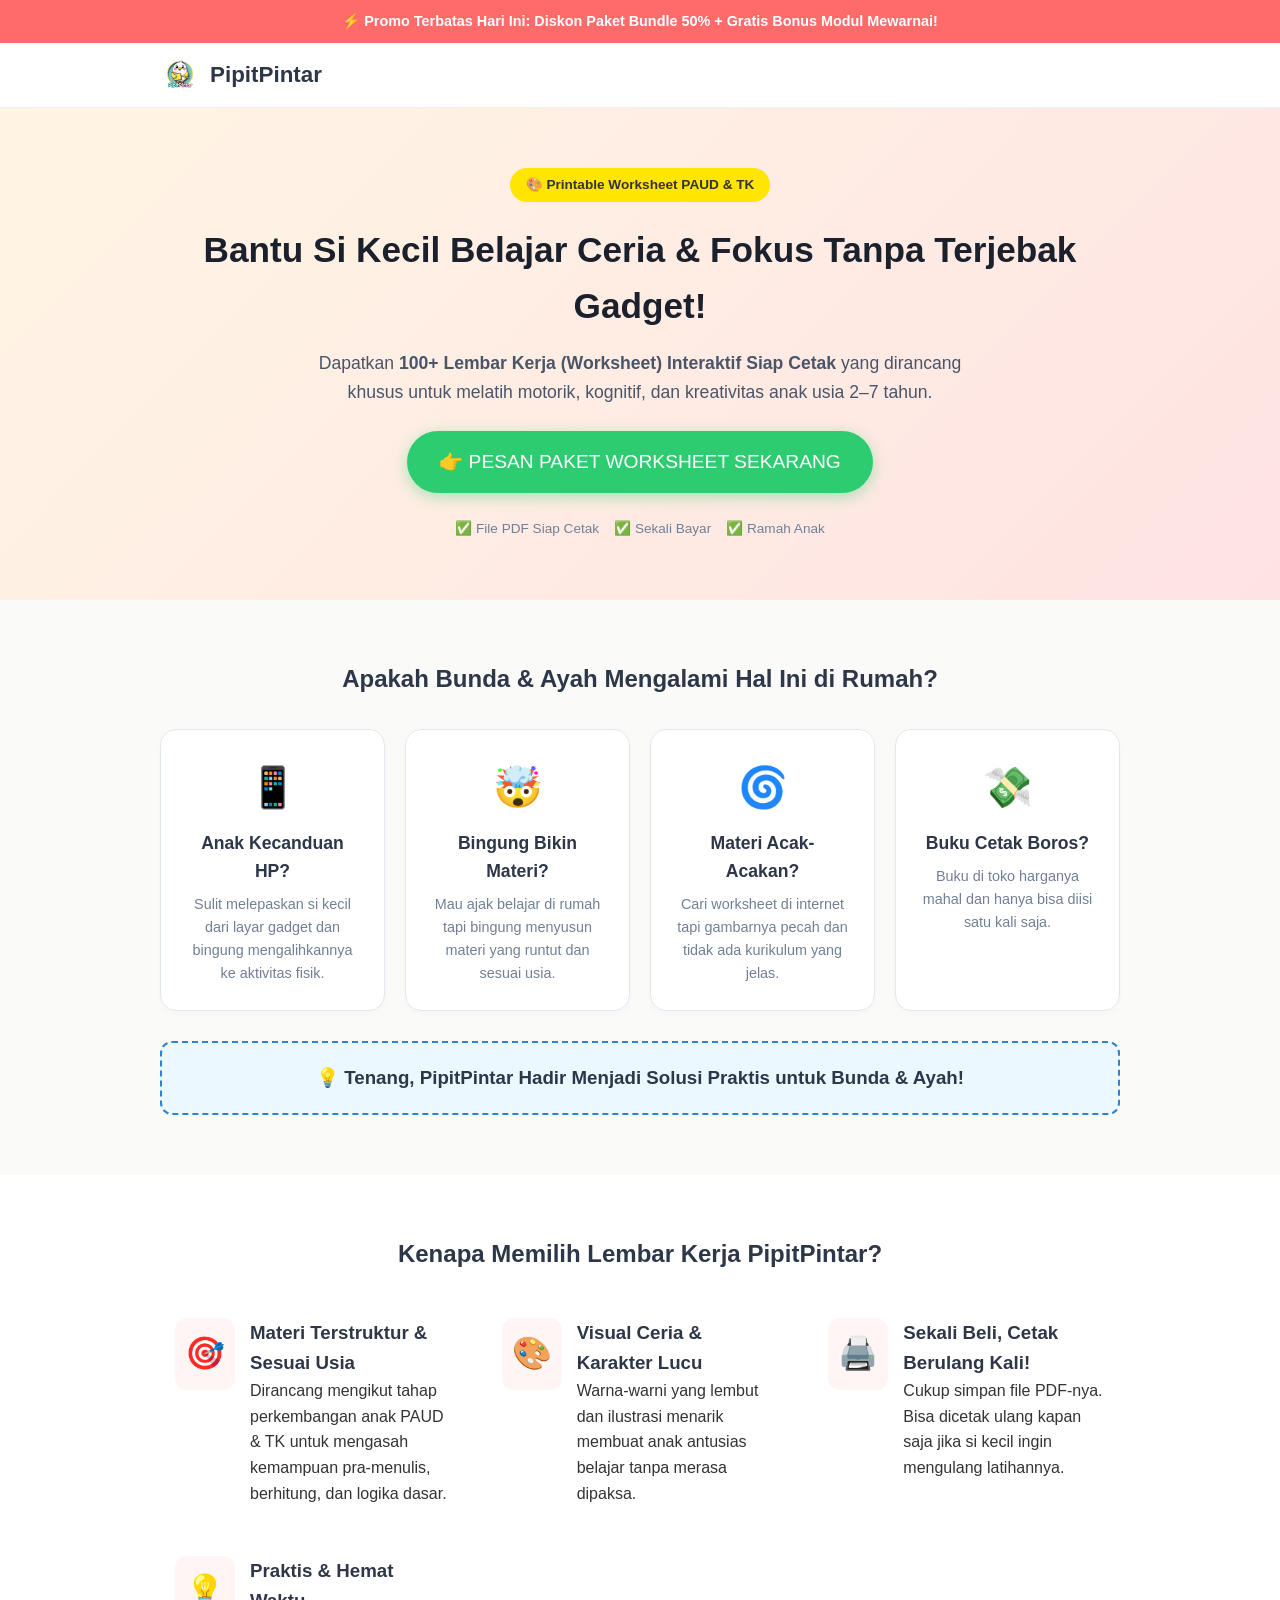
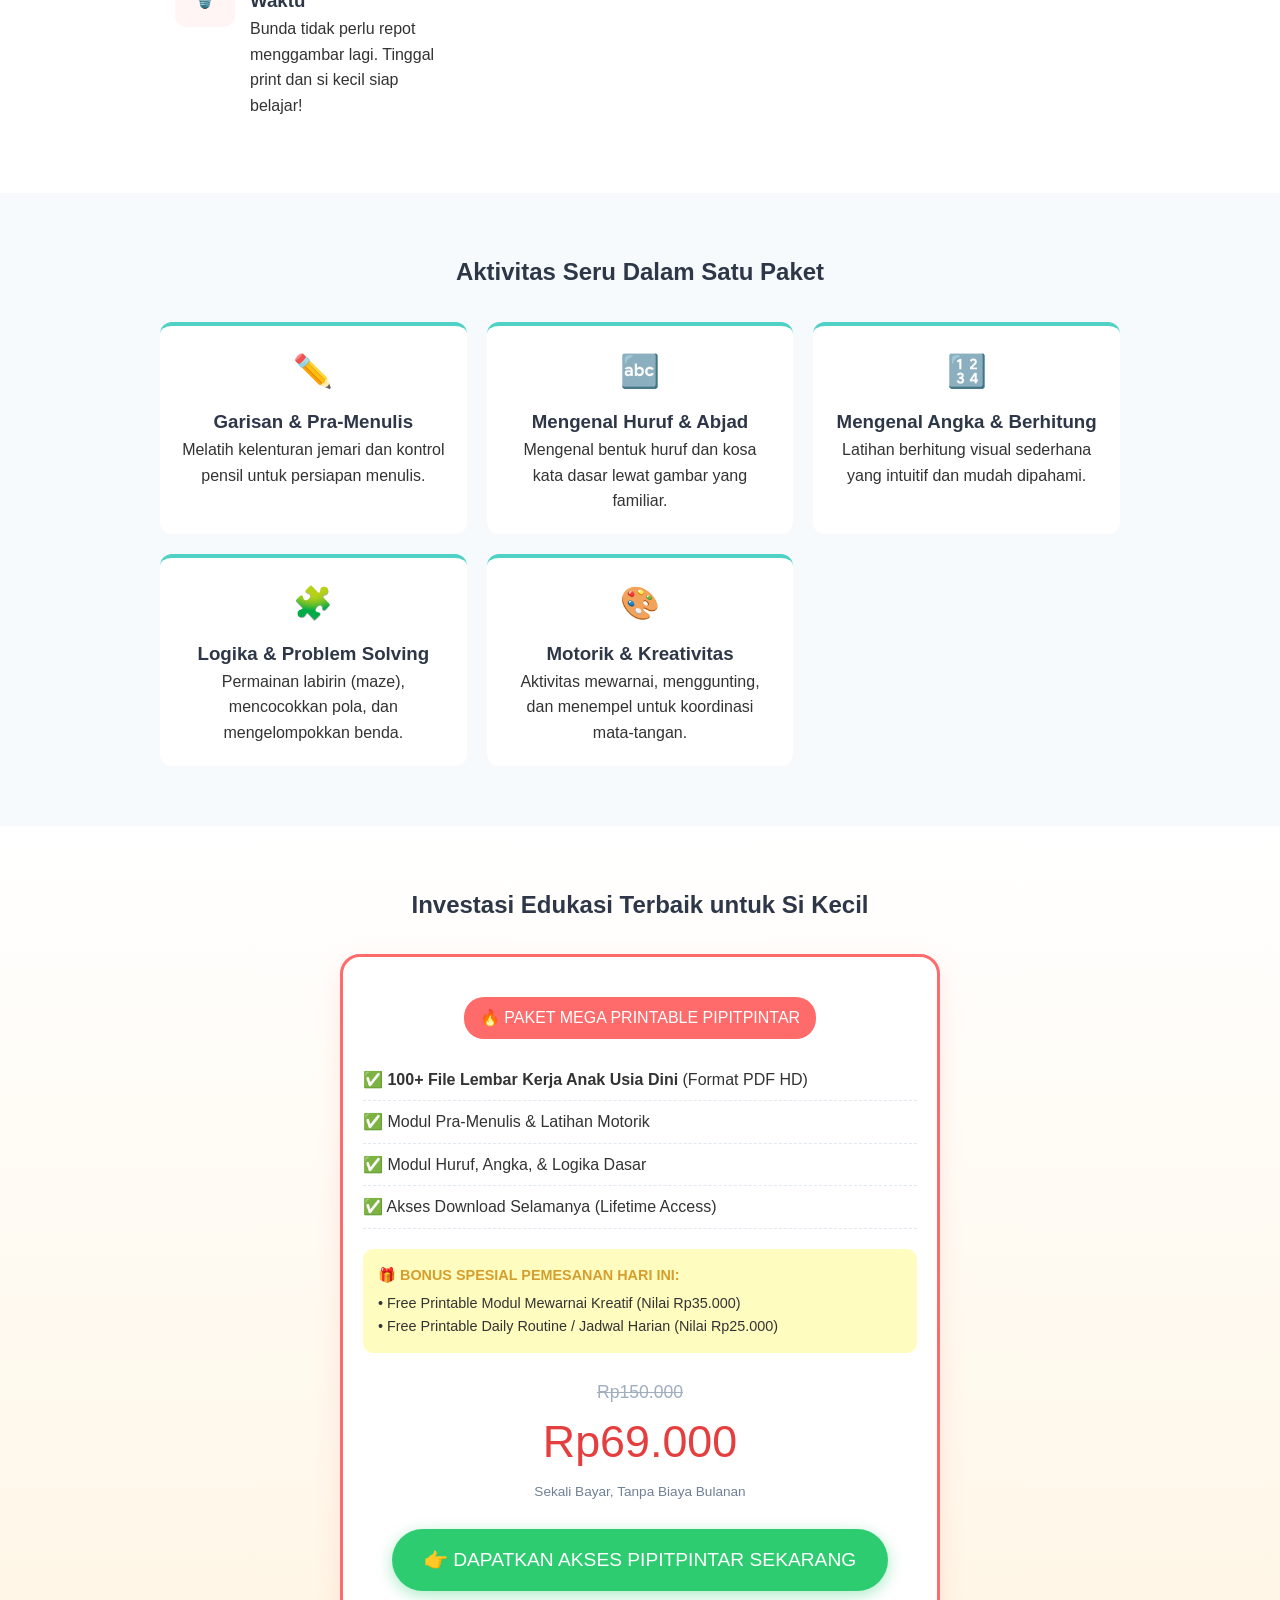
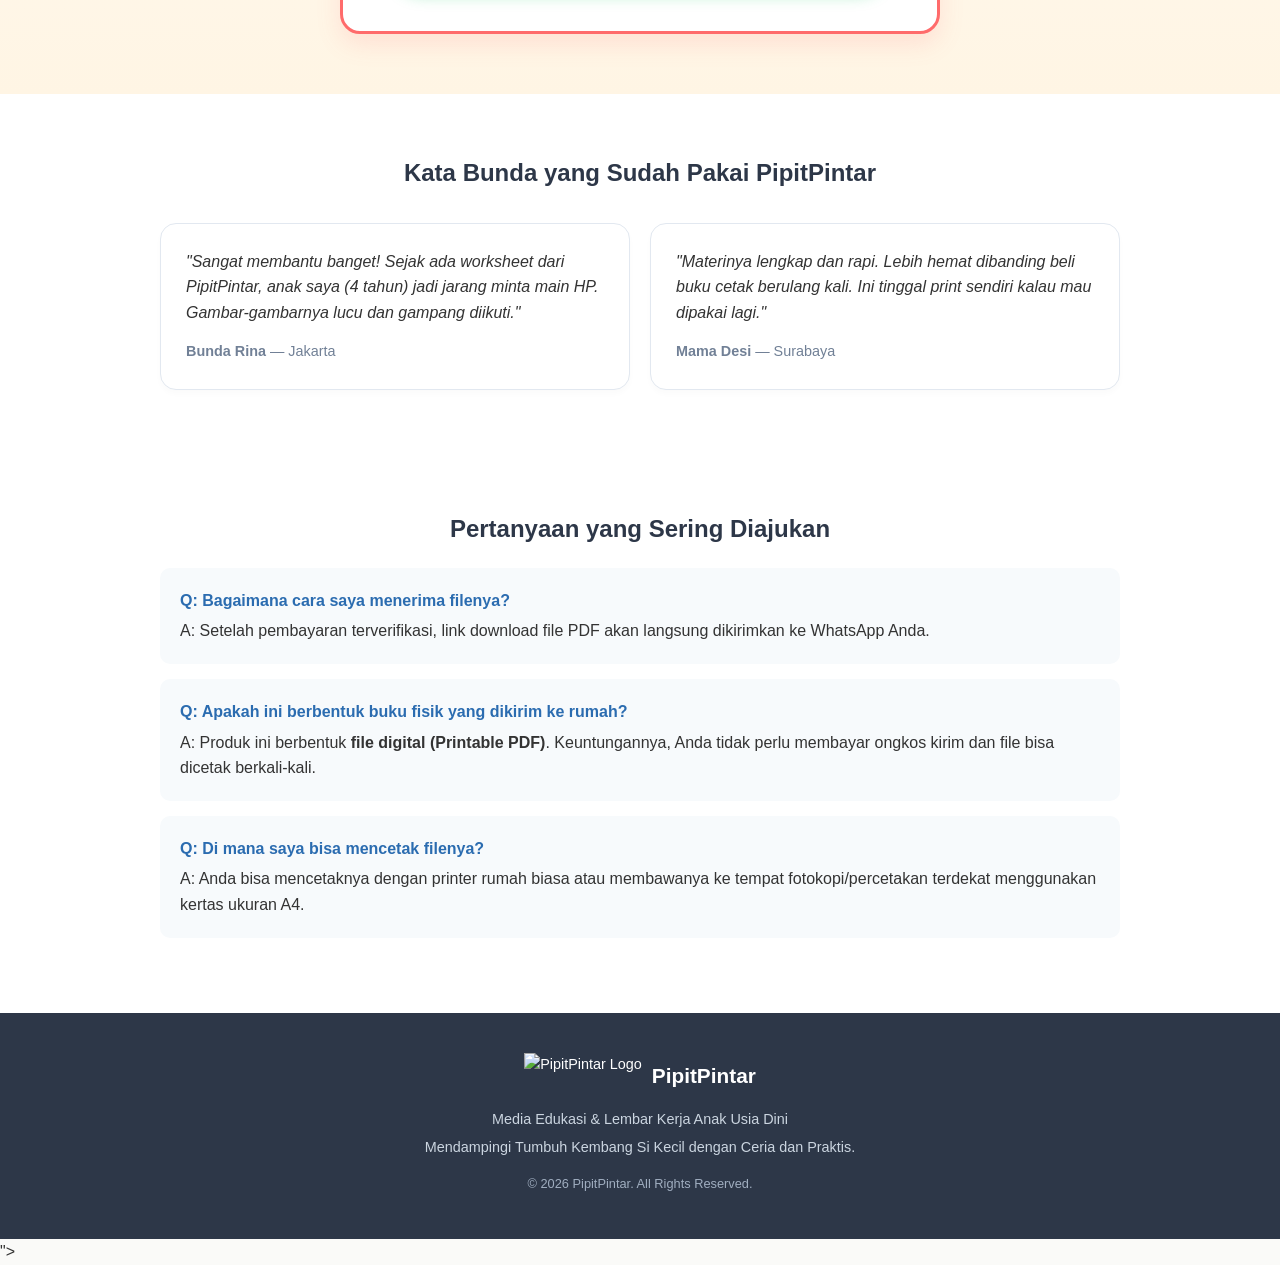
==== commit 79c34eff: "Update index.html" ====
--- a/index.html
+++ b/index.html
@@ -240,228 +240,4 @@
 
 </body>
 </html>">
-    
-    <link rel="stylesheet" href="style.css">
-    
-    <!-- Google Fonts -->
-    <link rel="preconnect" href="https://fonts.googleapis.com">
-    <link rel="preconnect" href="https://fonts.gstatic.com" crossorigin>
-    <link href="https://fonts.googleapis.com/css2?family=Fredoka:wght@400;600;700&family=Quicksand:wght@500;600;700&display=swap" rel="stylesheet">
-</head>
-<body>
-
-    <!-- Announcement Bar -->
-    <div class="announcement-bar">
-        ⚡ Promo Terbatas Hari Ini: Diskon Paket Bundle 50% + Gratis Bonus Modul Mewarnai!
-    </div>
-
-    <!-- Header Navbar dengan Logo -->
-    <nav class="navbar">
-        <div class="container navbar-container">
-            <a href="#" class="brand-logo">
-                <img src="logo.png" alt="PipitPintar Logo">
-                <span>PipitPintar</span>
-            </a>
-        </div>
-    </nav>
-
-    <!-- Hero Section -->
-    <header class="hero">
-        <div class="container hero-content">
-            <div class="badge">🎨 Printable Worksheet PAUD & TK</div>
-            <h1>Bantu Si Kecil Belajar Ceria & Fokus Tanpa Terjebak Gadget!</h1>
-            <p>Dapatkan <strong>100+ Lembar Kerja (Worksheet) Interaktif Siap Cetak</strong> yang dirancang khusus untuk melatih motorik, kognitif, dan kreativitas anak usia 2–7 tahun.</p>
-            <a href="https://wa.me/628XXXXXXXXXX?text=Halo%20PipitPintar,%20saya%20mau%20pesan%20Paket%20Worksheet%20Edukatif" class="cta-button">👉 PESAN PAKET WORKSHEET SEKARANG</a>
-            <div class="hero-trust">
-                <span>✅ File PDF Siap Cetak</span>
-                <span>✅ Sekali Bayar</span>
-                <span>✅ Ramah Anak</span>
-            </div>
-        </div>
-    </header>
-
-    <!-- Problem Section -->
-    <section class="problem-section">
-        <div class="container">
-            <h2>Apakah Bunda & Ayah Mengalami Hal Ini di Rumah?</h2>
-            <div class="grid grid-4">
-                <div class="card problem-card">
-                    <div class="icon">📱</div>
-                    <h3>Anak Kecanduan HP?</h3>
-                    <p>Sulit melepaskan si kecil dari layar gadget dan bingung mengalihkannya ke aktivitas fisik.</p>
-                </div>
-                <div class="card problem-card">
-                    <div class="icon">🤯</div>
-                    <h3>Bingung Bikin Materi?</h3>
-                    <p>Mau ajak belajar di rumah tapi bingung menyusun materi yang runtut dan sesuai usia.</p>
-                </div>
-                <div class="card problem-card">
-                    <div class="icon">🌀</div>
-                    <h3>Materi Acak-Acakan?</h3>
-                    <p>Cari worksheet di internet tapi gambarnya pecah dan tidak ada kurikulum yang jelas.</p>
-                </div>
-                <div class="card problem-card">
-                    <div class="icon">💸</div>
-                    <h3>Buku Cetak Boros?</h3>
-                    <p>Buku di toko harganya mahal dan hanya bisa diisi satu kali saja.</p>
-                </div>
-            </div>
-            <div class="solution-banner">
-                <h3>💡 Tenang, PipitPintar Hadir Menjadi Solusi Praktis untuk Bunda & Ayah!</h3>
-            </div>
-        </div>
-    </section>
-
-    <!-- Benefit Section -->
-    <section class="benefit-section">
-        <div class="container">
-            <h2>Kenapa Memilih Lembar Kerja PipitPintar?</h2>
-            <div class="grid grid-2">
-                <div class="benefit-item">
-                    <div class="benefit-icon">🎯</div>
-                    <div>
-                        <h3>Materi Terstruktur & Sesuai Usia</h3>
-                        <p>Dirancang mengikut tahap perkembangan anak PAUD & TK untuk mengasah kemampuan pra-menulis, berhitung, dan logika dasar.</p>
-                    </div>
-                </div>
-                <div class="benefit-item">
-                    <div class="benefit-icon">🎨</div>
-                    <div>
-                        <h3>Visual Ceria & Karakter Lucu</h3>
-                        <p>Warna-warni yang lembut dan ilustrasi menarik membuat anak antusias belajar tanpa merasa dipaksa.</p>
-                    </div>
-                </div>
-                <div class="benefit-item">
-                    <div class="benefit-icon">🖨️</div>
-                    <div>
-                        <h3>Sekali Beli, Cetak Berulang Kali!</h3>
-                        <p>Cukup simpan file PDF-nya. Bisa dicetak ulang kapan saja jika si kecil ingin mengulang latihannya.</p>
-                    </div>
-                </div>
-                <div class="benefit-item">
-                    <div class="benefit-icon">💡</div>
-                    <div>
-                        <h3>Praktis & Hemat Waktu</h3>
-                        <p>Bunda tidak perlu repot menggambar lagi. Tinggal print dan si kecil siap belajar!</p>
-                    </div>
-                </div>
-            </div>
-        </div>
-    </section>
-
-    <!-- Showcase Section -->
-    <section class="showcase-section">
-        <div class="container">
-            <h2>Aktivitas Seru Dalam Satu Paket</h2>
-            <div class="grid grid-3">
-                <div class="showcase-card">
-                    <div class="showcase-icon">✏️</div>
-                    <h3>Garisan & Pra-Menulis</h3>
-                    <p>Melatih kelenturan jemari dan kontrol pensil untuk persiapan menulis.</p>
-                </div>
-                <div class="showcase-card">
-                    <div class="showcase-icon">🔤</div>
-                    <h3>Mengenal Huruf & Abjad</h3>
-                    <p>Mengenal bentuk huruf dan kosa kata dasar lewat gambar yang familiar.</p>
-                </div>
-                <div class="showcase-card">
-                    <div class="showcase-icon">🔢</div>
-                    <h3>Mengenal Angka & Berhitung</h3>
-                    <p>Latihan berhitung visual sederhana yang intuitif dan mudah dipahami.</p>
-                </div>
-                <div class="showcase-card">
-                    <div class="showcase-icon">🧩</div>
-                    <h3>Logika & Problem Solving</h3>
-                    <p>Permainan labirin (maze), mencocokkan pola, dan mengelompokkan benda.</p>
-                </div>
-                <div class="showcase-card">
-                    <div class="showcase-icon">🎨</div>
-                    <h3>Motorik & Kreativitas</h3>
-                    <p>Aktivitas mewarnai, menggunting, dan menempel untuk koordinasi mata-tangan.</p>
-                </div>
-            </div>
-        </div>
-    </section>
-
-    <!-- Pricing Section -->
-    <section class="pricing-section">
-        <div class="container">
-            <h2>Investasi Edukasi Terbaik untuk Si Kecil</h2>
-            <div class="pricing-card">
-                <div class="pricing-badge">🔥 PAKET MEGA PRINTABLE PIPITPINTAR</div>
-                <ul class="pricing-features">
-                    <li>✅ <strong>100+ File Lembar Kerja Anak Usia Dini</strong> (Format PDF HD)</li>
-                    <li>✅ Modul Pra-Menulis & Latihan Motorik</li>
-                    <li>✅ Modul Huruf, Angka, & Logika Dasar</li>
-                    <li>✅ Akses Download Selamanya (Lifetime Access)</li>
-                </ul>
-                <div class="bonus-box">
-                    <h4>🎁 BONUS SPESIAL PEMESANAN HARI INI:</h4>
-                    <p>• Free Printable Modul Mewarnai Kreatif (Nilai Rp35.000)</p>
-                    <p>• Free Printable Daily Routine / Jadwal Harian (Nilai Rp25.000)</p>
-                </div>
-                <div class="price-box">
-                    <span class="old-price">Rp150.000</span>
-                    <span class="new-price">Rp69.000</span>
-                    <span class="price-sub">Sekali Bayar, Tanpa Biaya Bulanan</span>
-                </div>
-                <a href="https://wa.me/628XXXXXXXXXX?text=Halo%20PipitPintar,%20saya%20mau%20pesan%20Paket%20Mega%20Printable%20Promo" class="cta-button pulse">👉 DAPATKAN AKSES PIPITPINTAR SEKARANG</a>
-            </div>
-        </div>
-    </section>
-
-    <!-- Testimonial Section -->
-    <section class="testimonial-section">
-        <div class="container">
-            <h2>Kata Bunda yang Sudah Pakai PipitPintar</h2>
-            <div class="grid grid-2">
-                <div class="card testimonial-card">
-                    <p>"Sangat membantu banget! Sejak ada worksheet dari PipitPintar, anak saya (4 tahun) jadi jarang minta main HP. Gambar-gambarnya lucu dan gampang diikuti."</p>
-                    <div class="author">
-                        <strong>Bunda Rina</strong> — Jakarta
-                    </div>
-                </div>
-                <div class="card testimonial-card">
-                    <p>"Materinya lengkap dan rapi. Lebih hemat dibanding beli buku cetak berulang kali. Ini tinggal print sendiri kalau mau dipakai lagi."</p>
-                    <div class="author">
-                        <strong>Mama Desi</strong> — Surabaya
-                    </div>
-                </div>
-            </div>
-        </div>
-    </section>
-
-    <!-- FAQ Section -->
-    <section class="faq-section">
-        <div class="container">
-            <h2>Pertanyaan yang Sering Diajukan</h2>
-            <div class="faq-item">
-                <h4>Q: Bagaimana cara saya menerima filenya?</h4>
-                <p>A: Setelah pembayaran terverifikasi, link download file PDF akan langsung dikirimkan ke WhatsApp Anda.</p>
-            </div>
-            <div class="faq-item">
-                <h4>Q: Apakah ini berbentuk buku fisik yang dikirim ke rumah?</h4>
-                <p>A: Produk ini berbentuk <strong>file digital (Printable PDF)</strong>. Keuntungannya, Anda tidak perlu membayar ongkos kirim dan file bisa dicetak berkali-kali.</p>
-            </div>
-            <div class="faq-item">
-                <h4>Q: Di mana saya bisa mencetak filenya?</h4>
-                <p>A: Anda bisa mencetaknya dengan printer rumah biasa atau membawanya ke tempat fotokopi/percetakan terdekat menggunakan kertas ukuran A4.</p>
-            </div>
-        </div>
-    </section>
-
-    <!-- Footer dengan Logo -->
-    <footer>
-        <div class="container">
-            <div class="footer-brand">
-                <img src="Logo Pipitpintar.png" alt="PipitPintar Logo" class="footer-logo">
-                <h3>PipitPintar</h3>
-            </div>
-            <p>Media Edukasi & Lembar Kerja Anak Usia Dini</p>
-            <p>Mendampingi Tumbuh Kembang Si Kecil dengan Ceria dan Praktis.</p>
-            <p class="copyright">© 2026 PipitPintar. All Rights Reserved.</p>
-        </div>
-    </footer>
-
-</body>
-</html>
+ 
--- a/style.css
+++ b/style.css
@@ -31,6 +31,35 @@
     padding: 10px;
     font-size: 0.9rem;
     font-weight: 700;
+}
+
+/* Navbar & Header Logo Styling */
+.navbar {
+    background-color: #FFFFFF;
+    padding: 12px 0;
+    border-bottom: 1px solid #EDF2F7;
+}
+
+.navbar-container {
+    display: flex;
+    align-items: center;
+}
+
+.brand-logo {
+    display: flex;
+    align-items: center;
+    gap: 10px;
+    text-decoration: none;
+    font-family: 'Fredoka', sans-serif;
+    font-size: 1.4rem;
+    font-weight: 700;
+    color: #2D3748;
+}
+
+.brand-logo img {
+    height: 40px;
+    width: auto;
+    object-fit: contain;
 }
 
 /* Hero Section */
@@ -244,13 +273,32 @@
 
 .faq-item h4 { margin-bottom: 5px; color: #2B6CB0; }
 
-/* Footer */
+/* Footer Logo Styling */
 footer {
     background-color: #2D3748;
     color: white;
     text-align: center;
     padding: 40px 0;
     font-size: 0.9rem;
+}
+
+.footer-brand {
+    display: flex;
+    align-items: center;
+    justify-content: center;
+    gap: 10px;
+    margin-bottom: 10px;
+}
+
+.footer-logo {
+    height: 45px;
+    width: auto;
+    object-fit: contain;
+}
+
+.footer-brand h3 {
+    color: #FFFFFF;
+    font-size: 1.3rem;
 }
 
 footer p { margin-bottom: 5px; color: #CBD5E0; }
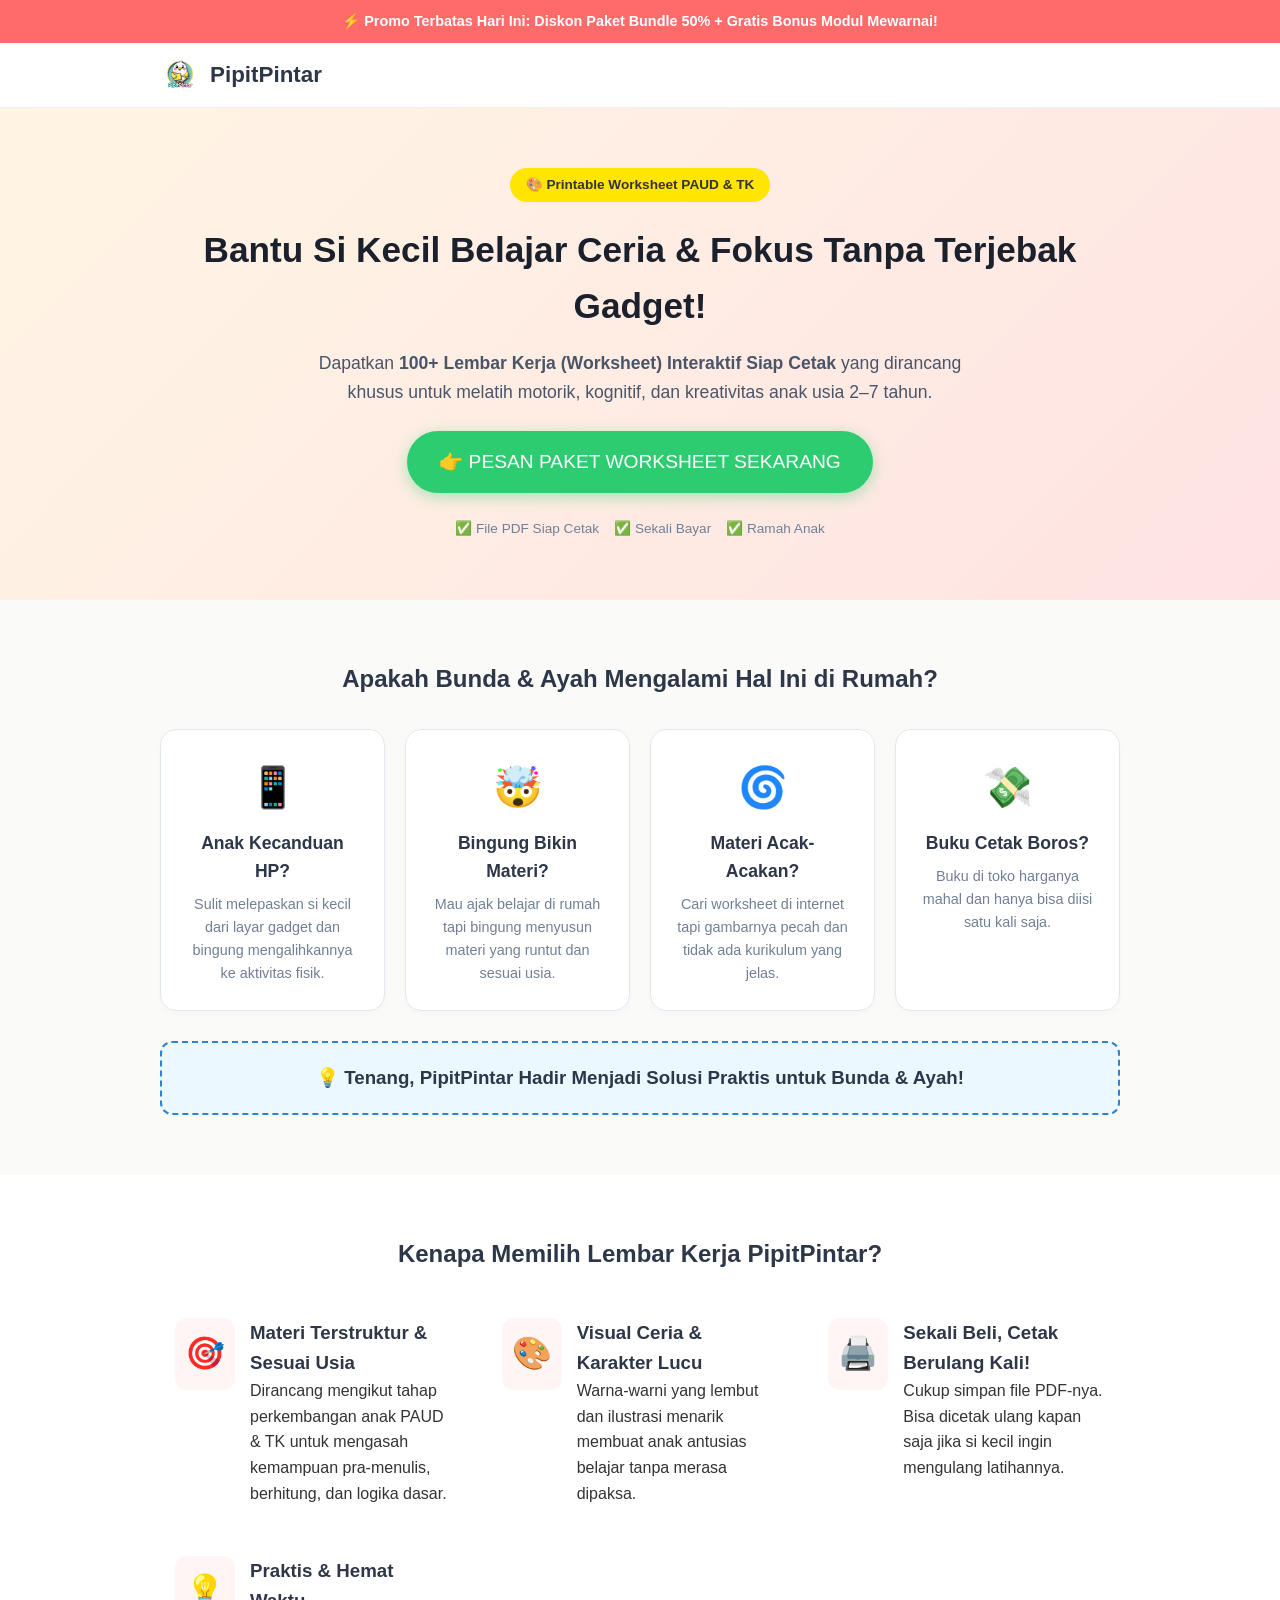
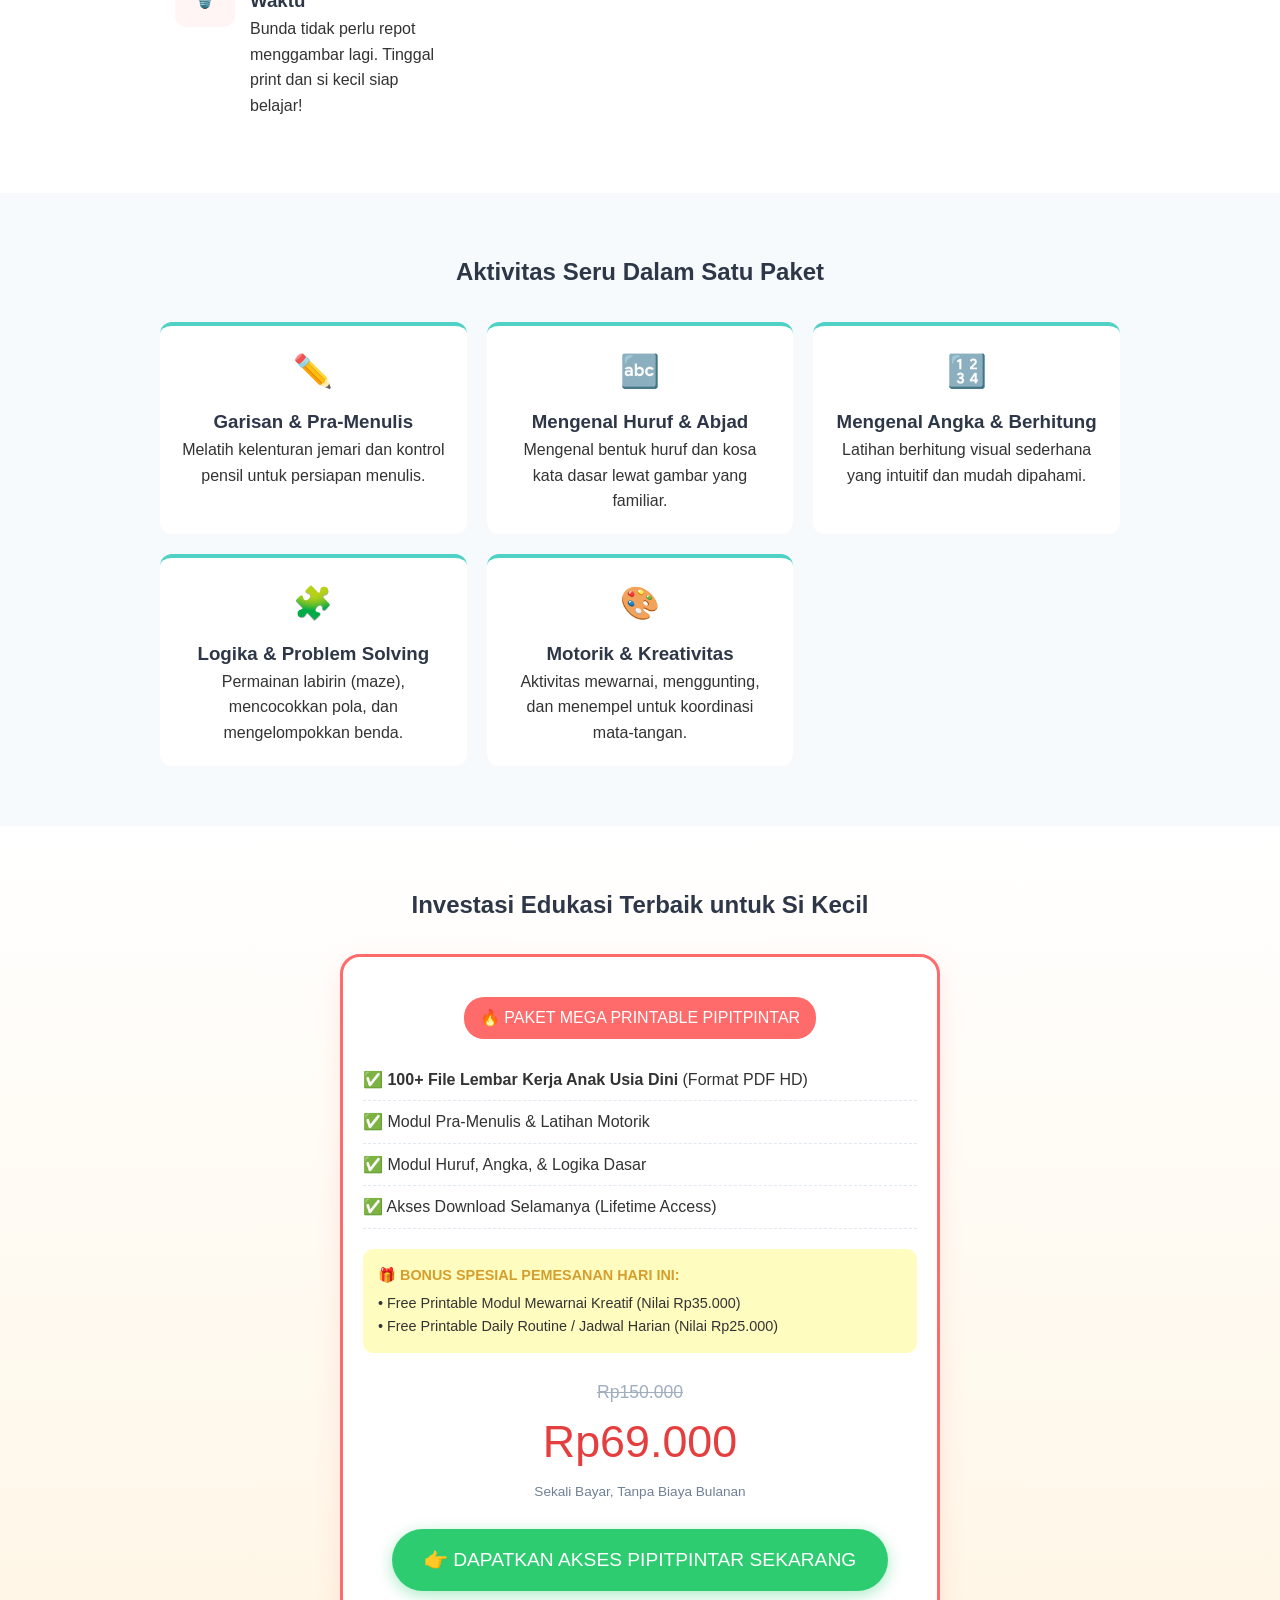
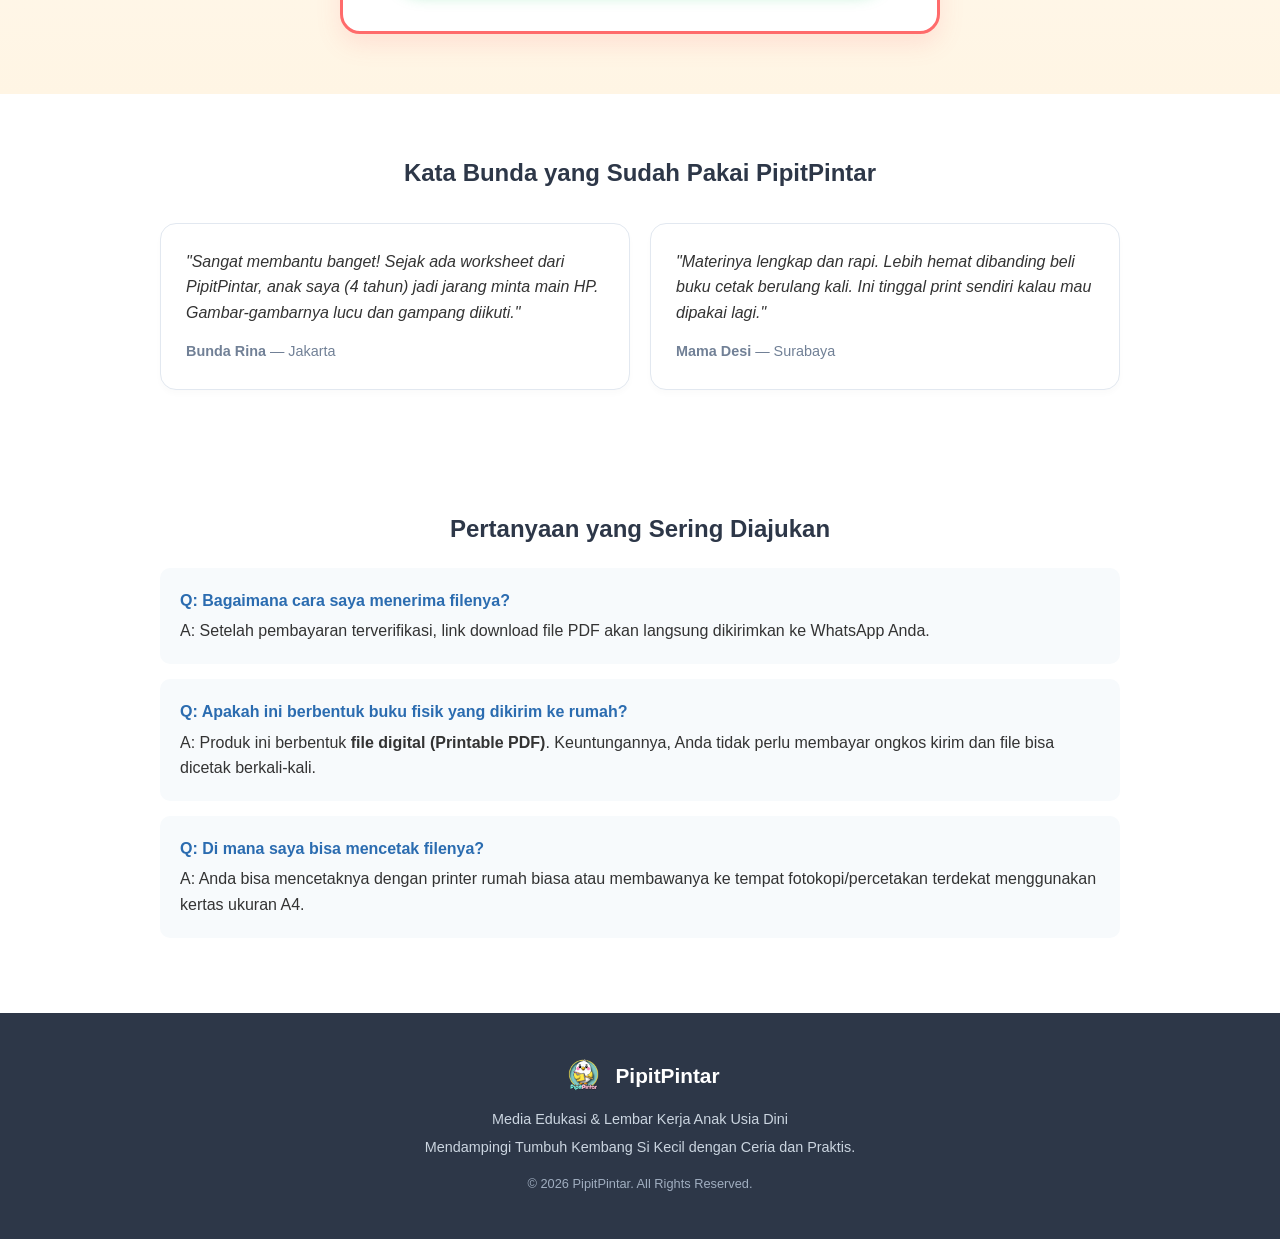
==== commit a3f27857: "Update index.html" ====
--- a/index.html
+++ b/index.html
@@ -4,15 +4,25 @@
     <meta charset="UTF-8">
     <meta name="viewport" content="width=device-width, initial-scale=1.0">
     <title>PipitPintar - Media Edukasi & Worksheet Anak Usia Dini</title>
-    
-    <!-- Favicon -->
-    <link rel="icon" type="image/png" href="<!DOCTYPE html>
-<html lang="id">
-<head>
-    <meta charset="UTF-8">
-    <meta name="viewport" content="width=device-width, initial-scale=1.0">
-    <title>PipitPintar - Media Edukasi & Worksheet Anak Usia Dini</title>
-    
+
+    <!-- Meta SEO Standard -->
+    <meta name="title" content="PipitPintar - Media Edukasi & Worksheet Anak Usia Dini">
+    <meta name="description" content="Dapatkan 100+ Lembar Kerja (Worksheet) Interaktif Siap Cetak untuk melatih motorik, kognitif, dan kreativitas anak usia 2–7 tahun tanpa gadget!">
+
+    <!-- Meta Open Graph / WhatsApp / Facebook (Untuk Thumbnail Sosial Media) -->
+    <meta property="og:type" content="website">
+    <meta property="og:url" content="https://bangaau.github.io/PipitPintar/">
+    <meta property="og:title" content="PipitPintar - Printable Worksheet PAUD & TK">
+    <meta property="og:description" content="Bantu Si Kecil Belajar Ceria & Fokus Tanpa Terjebak Gadget! 100+ Lembar Kerja Siap Cetak.">
+    <meta property="og:image" content="https://bangaau.github.io/PipitPintar/Logo%20Pipitpintar.png">
+
+    <!-- Meta Twitter Card -->
+    <meta property="twitter:card" content="summary_large_image">
+    <meta property="twitter:url" content="https://bangaau.github.io/PipitPintar/">
+    <meta property="twitter:title" content="PipitPintar - Printable Worksheet PAUD & TK">
+    <meta property="twitter:description" content="Bantu Si Kecil Belajar Ceria & Fokus Tanpa Terjebak Gadget! 100+ Lembar Kerja Siap Cetak.">
+    <meta property="twitter:image" content="https://bangaau.github.io/PipitPintar/Logo%20Pipitpintar.png">
+
     <!-- Favicon -->
     <link rel="icon" type="image/png" href="Logo Pipitpintar.png">
     
@@ -46,7 +56,7 @@
             <div class="badge">🎨 Printable Worksheet PAUD & TK</div>
             <h1>Bantu Si Kecil Belajar Ceria & Fokus Tanpa Terjebak Gadget!</h1>
             <p>Dapatkan <strong>100+ Lembar Kerja (Worksheet) Interaktif Siap Cetak</strong> yang dirancang khusus untuk melatih motorik, kognitif, dan kreativitas anak usia 2–7 tahun.</p>
-            <a href="https://wa.me/628XXXXXXXXXX?text=Halo%20PipitPintar,%20saya%20mau%20pesan%20Paket%20Worksheet%20Edukatif" class="cta-button">👉 PESAN PAKET WORKSHEET SEKARANG</a>
+            <a href="https://wa.me/6285753987438?text=Halo%20PipitPintar,%20saya%20mau%20pesan%20Paket%20Worksheet%20Edukatif" class="cta-button">👉 PESAN PAKET WORKSHEET SEKARANG</a>
             <div class="hero-trust">
                 <span>✅ File PDF Siap Cetak</span>
                 <span>✅ Sekali Bayar</span>
@@ -180,7 +190,7 @@
                     <span class="new-price">Rp69.000</span>
                     <span class="price-sub">Sekali Bayar, Tanpa Biaya Bulanan</span>
                 </div>
-                <a href="https://wa.me/628XXXXXXXXXX?text=Halo%20PipitPintar,%20saya%20mau%20pesan%20Paket%20Mega%20Printable%20Promo" class="cta-button pulse">👉 DAPATKAN AKSES PIPITPINTAR SEKARANG</a>
+                <a href="https://wa.me/6285753987438?text=Halo%20PipitPintar,%20saya%20mau%20pesan%20Paket%20Mega%20Printable%20Promo" class="cta-button pulse">👉 DAPATKAN AKSES PIPITPINTAR SEKARANG</a>
             </div>
         </div>
     </section>
@@ -229,7 +239,7 @@
     <footer>
         <div class="container">
             <div class="footer-brand">
-                <img src="logo.png" alt="PipitPintar Logo" class="footer-logo">
+                <img src="Logo Pipitpintar.png" alt="PipitPintar Logo" class="footer-logo">
                 <h3>PipitPintar</h3>
             </div>
             <p>Media Edukasi & Lembar Kerja Anak Usia Dini</p>
@@ -239,5 +249,4 @@
     </footer>
 
 </body>
-</html>">
- 
+</html>
